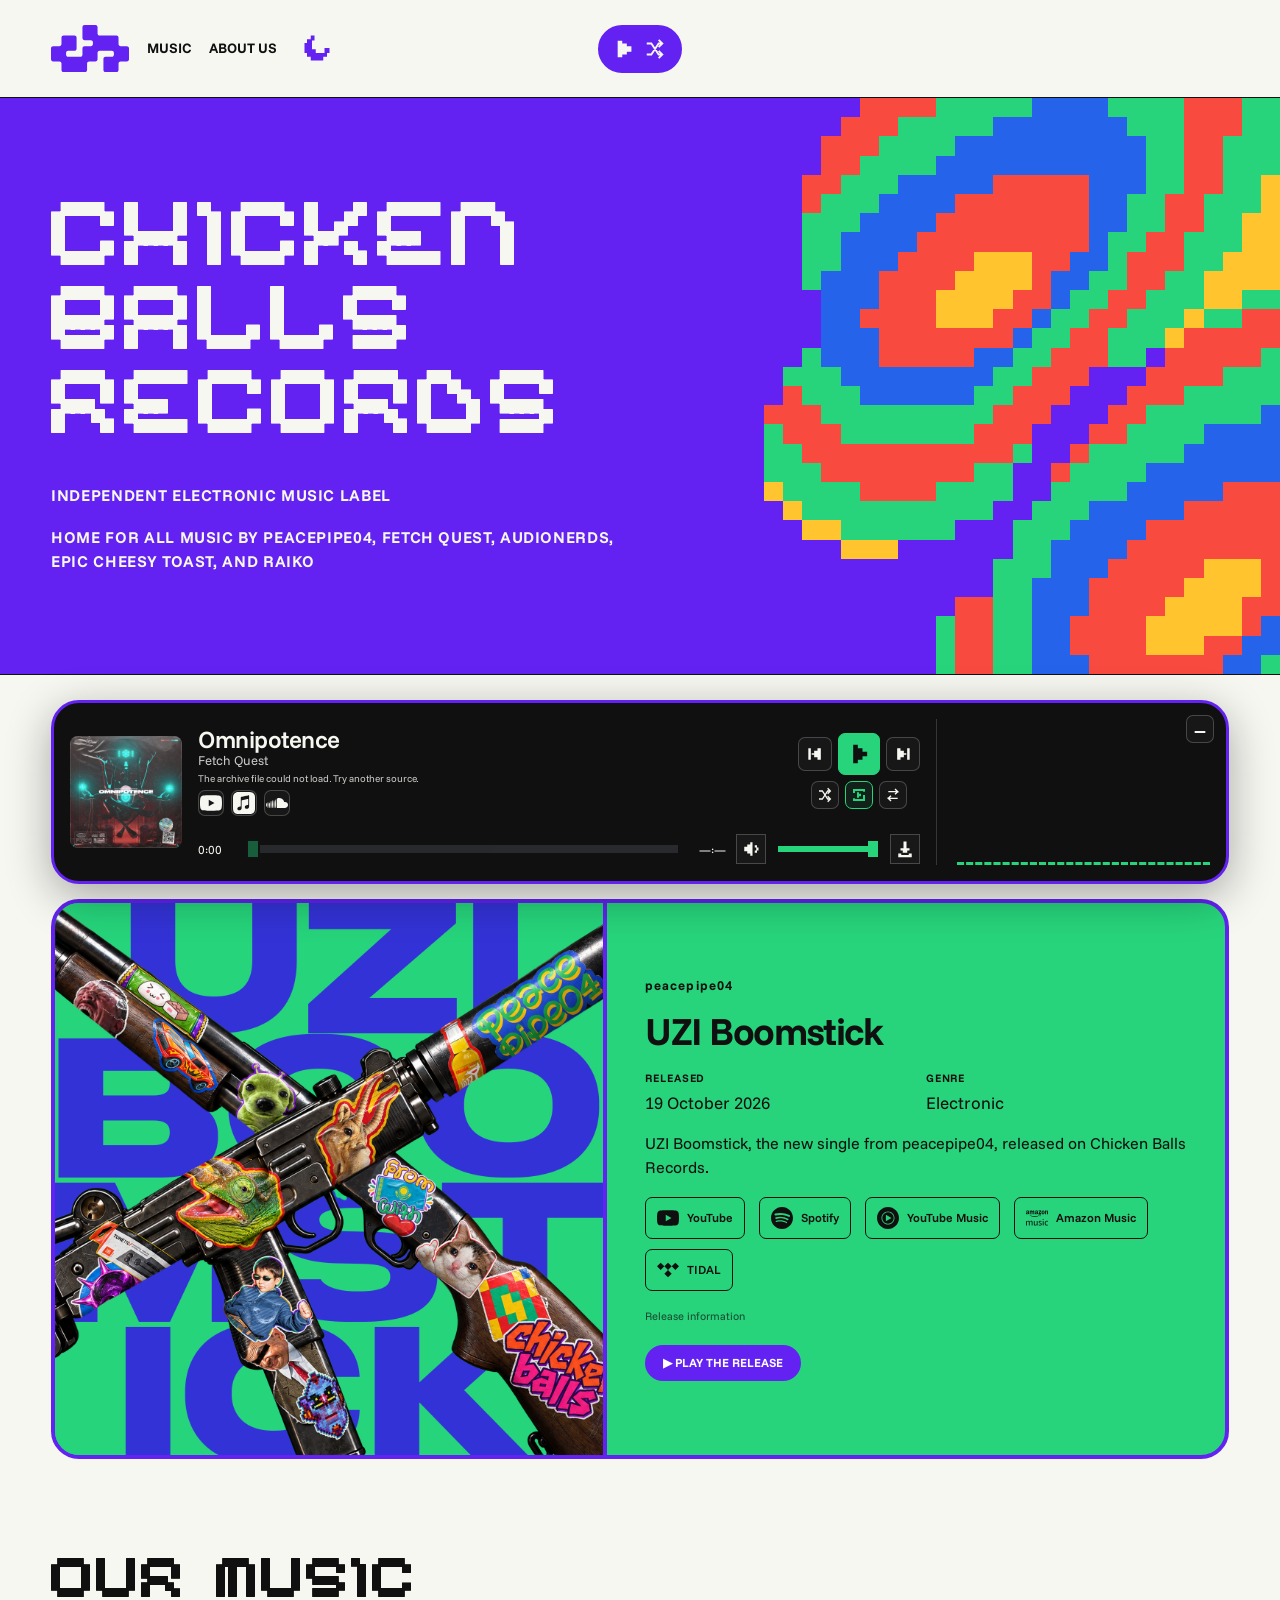
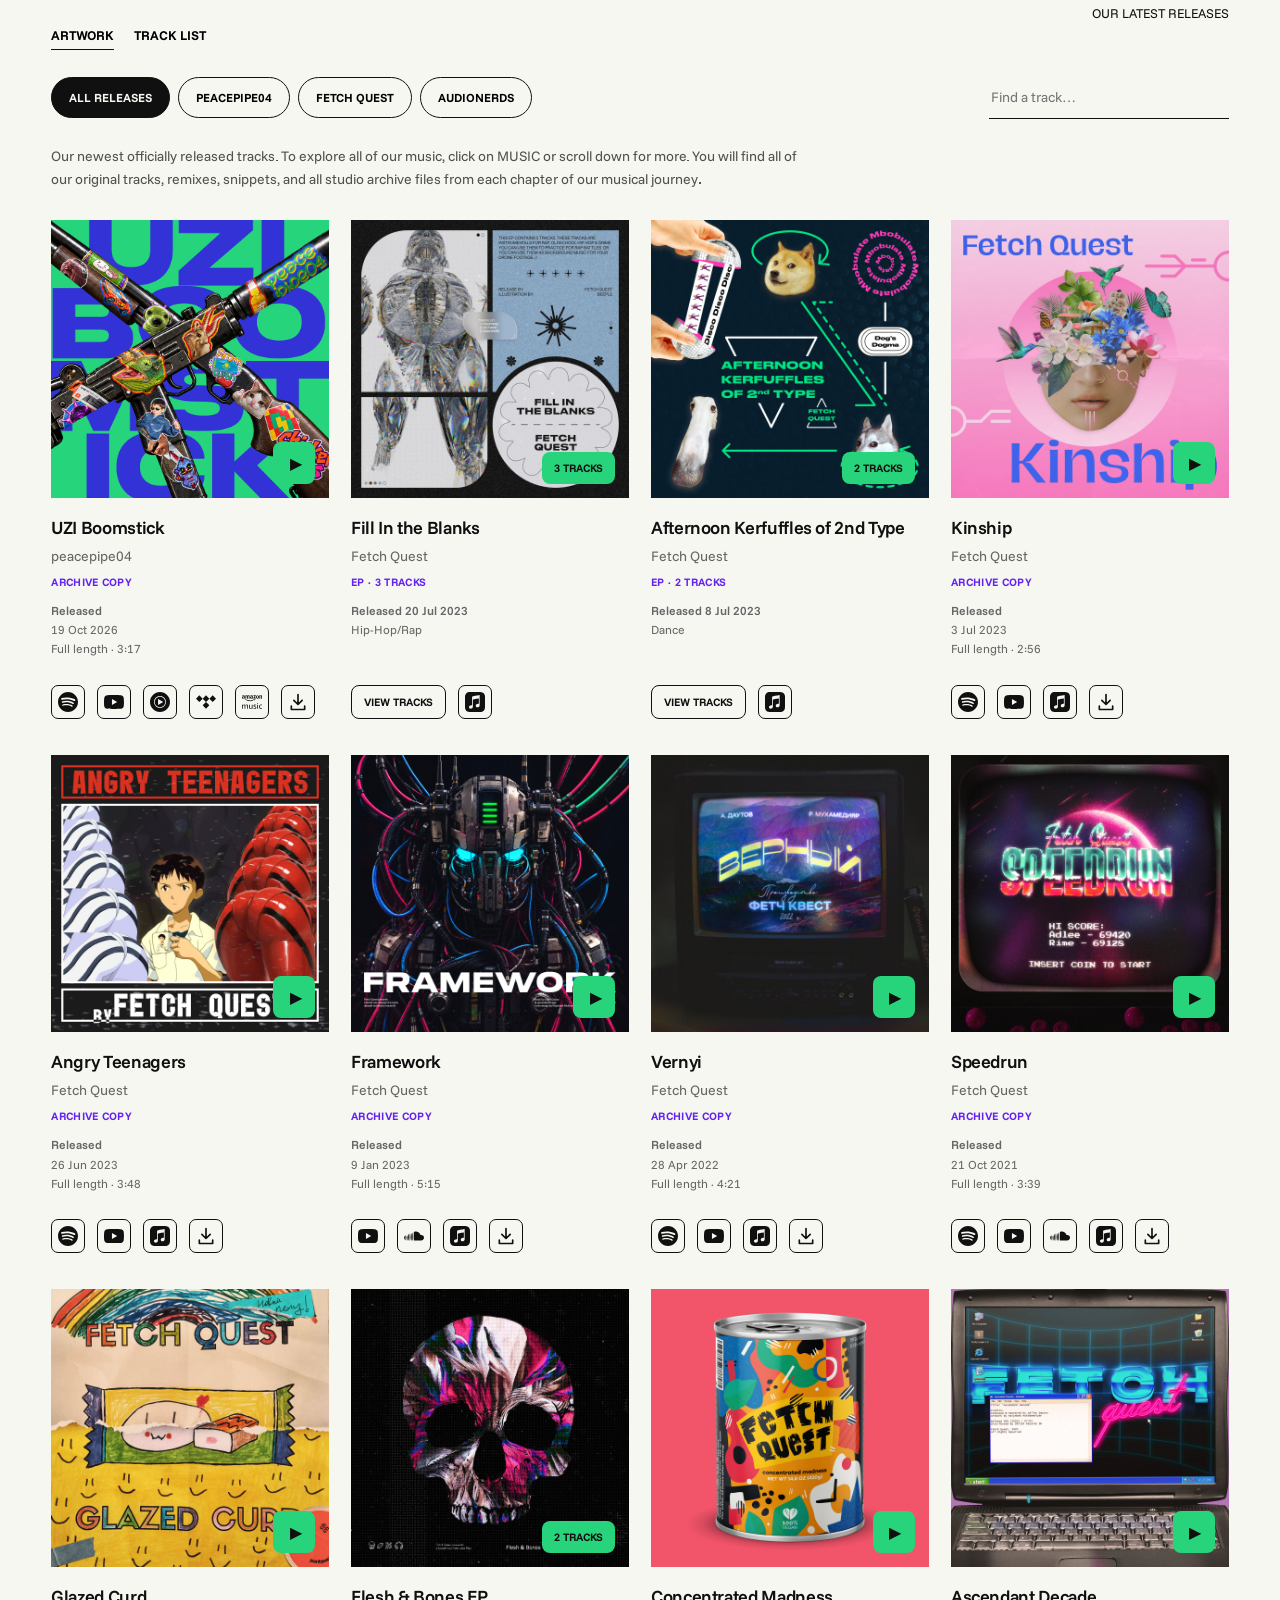
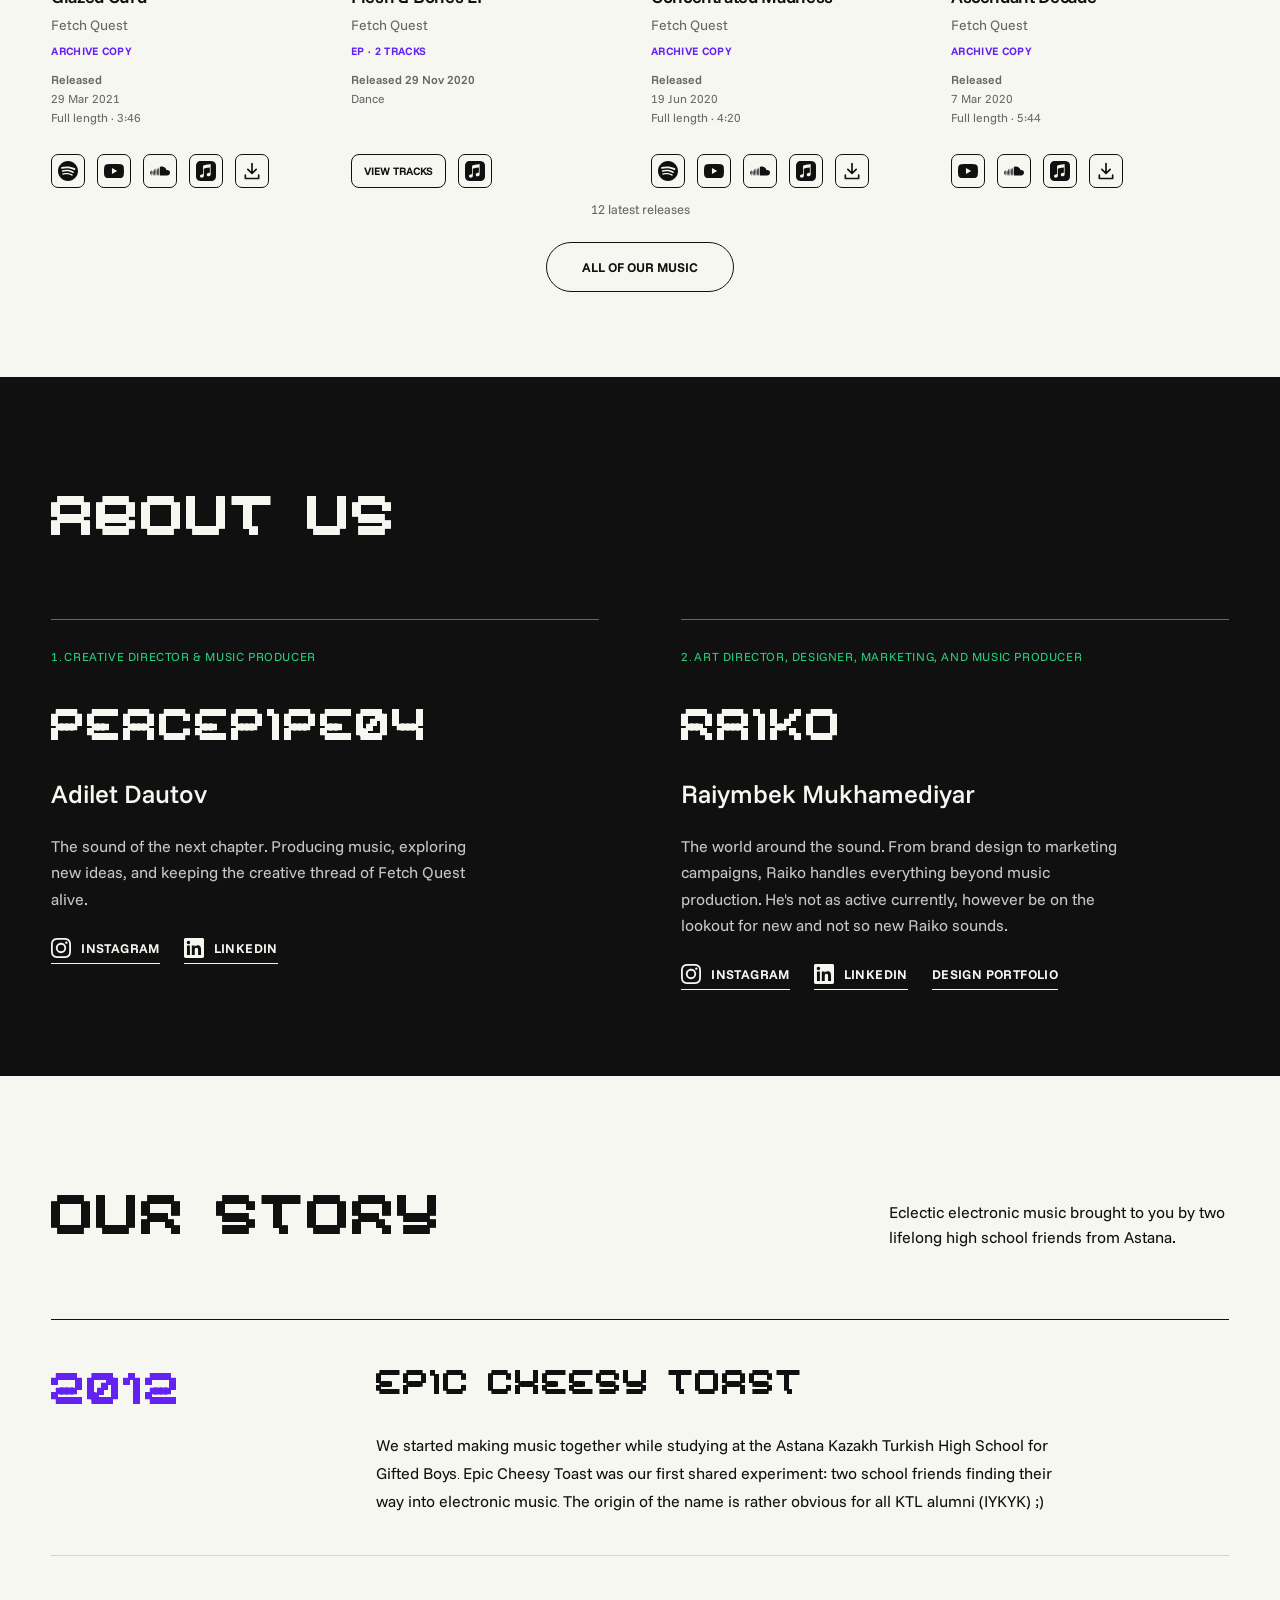
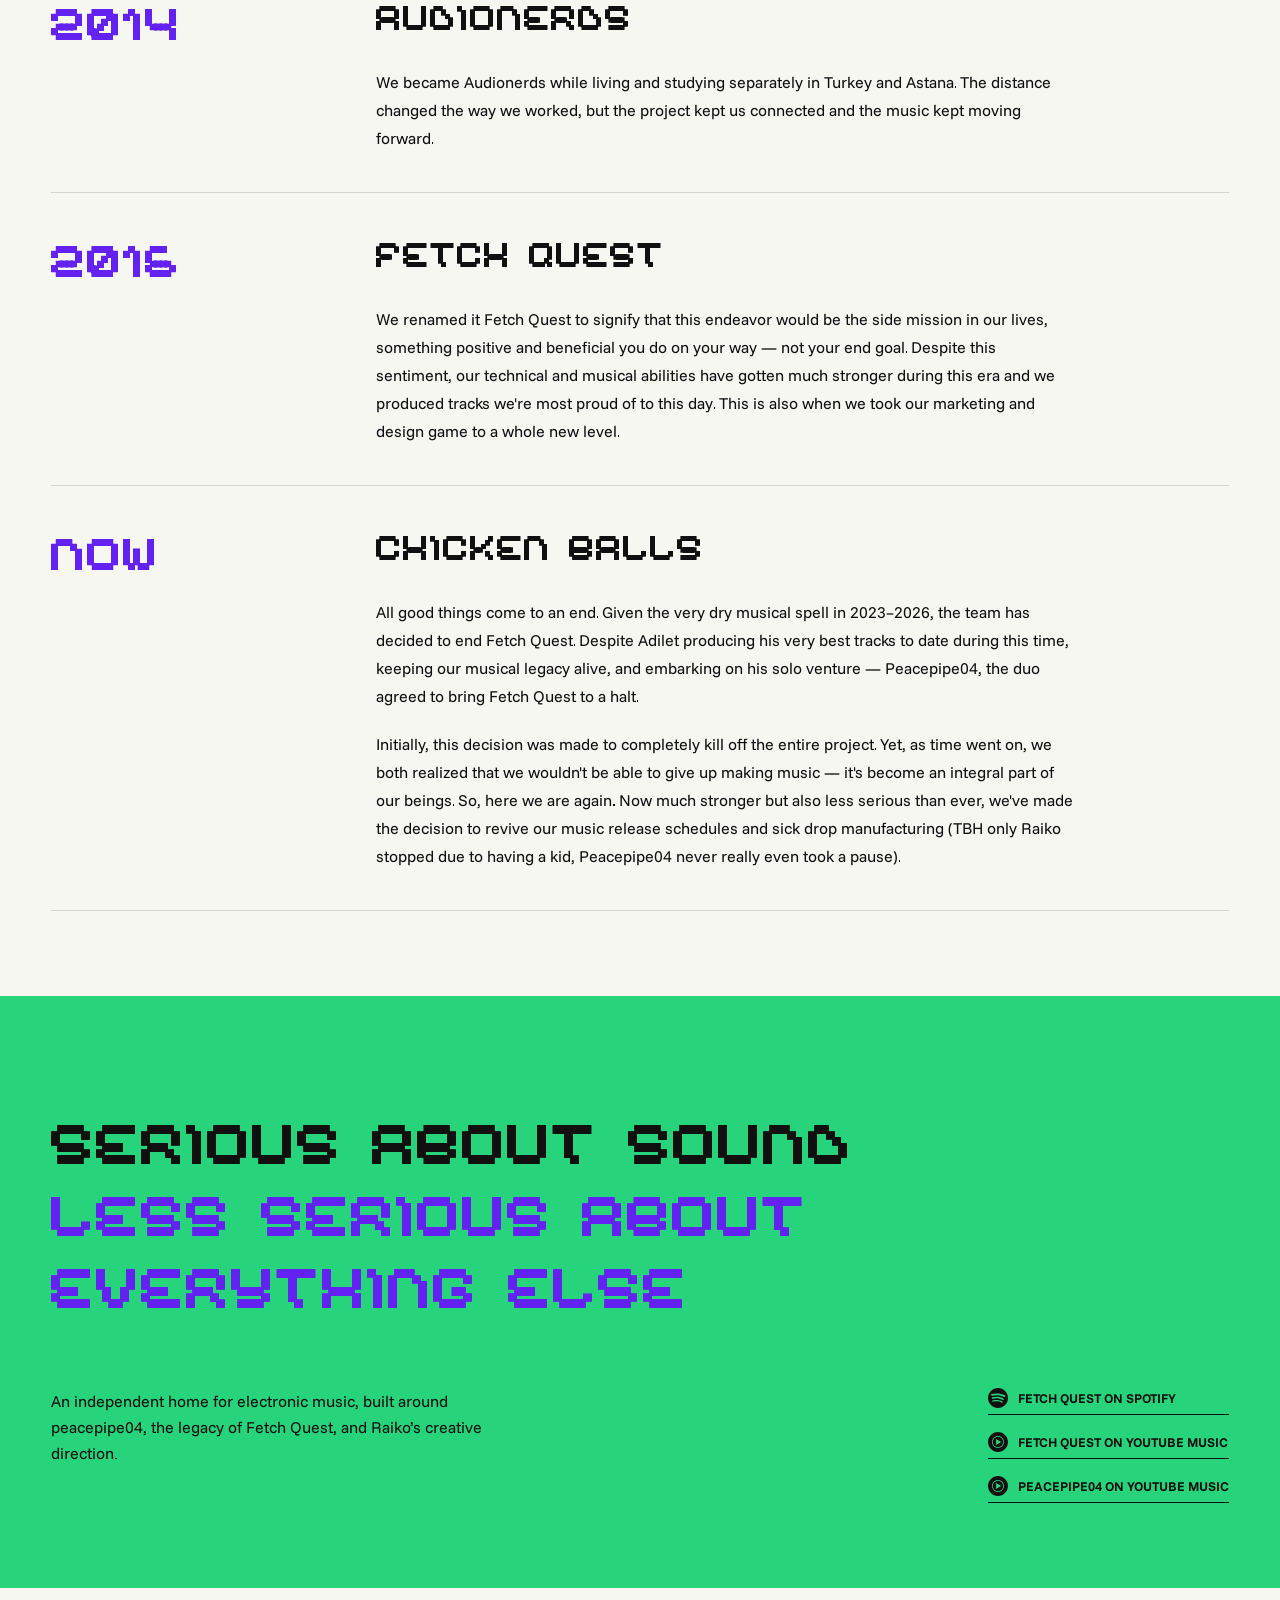
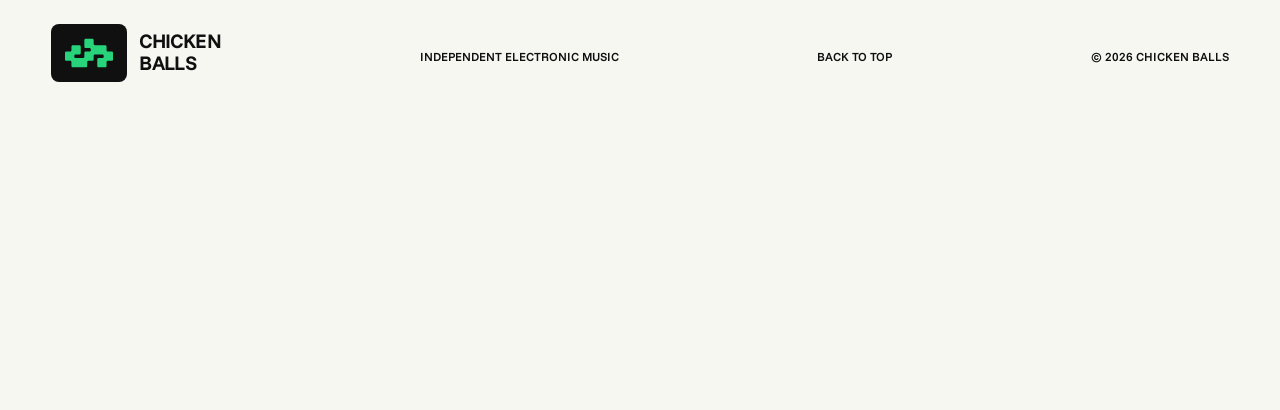
==== index.html @ 70a8ee5c "Keep Epic Cheesy Toast together on the next header line" ====
<!doctype html>
<html lang="en"><head><meta charset="utf-8"><meta name="viewport" content="width=device-width, initial-scale=1"><meta name="referrer" content="strict-origin-when-cross-origin"><meta name="theme-color" content="#6322f2"><meta name="description" content="Chicken Balls — an independent electronic music label. Explore peacepipe04, the Fetch Quest archive, and the creative direction of Raiko."><title>Chicken Balls — Independent electronic music</title><link rel="stylesheet" href="style.css?v=0e05058e1697"><link rel="stylesheet" href="music-updates.css?v=264921c4ed99"><link rel="stylesheet" href="artwork-layout.css?v=a13fa902a957"><link rel="stylesheet" href="zenyt.css?v=a82aa2917c0f"><link rel="stylesheet" href="archive.css?v=46d4344c7d3b"><link rel="stylesheet" href="floating-player.css?v=11b12157ee65"><link rel="stylesheet" href="compact-player.css?v=e9a498d72b85"><link rel="stylesheet" href="site-enhancements.css?v=86eee51b4c34"><link rel="stylesheet" href="release-player.css?v=696f92ced68b"><link rel="stylesheet" href="player-balance.css?v=326f688c9946"><link rel="preload" href="assets/fonts/ChickenBallsFont.ttf?v=d32ab66d446a" as="font" type="font/ttf" crossorigin><link rel="stylesheet" href="player-refinements.css?v=3584739a7eab"><link rel="icon" href="favicon.svg?v=6939a4829fbb"><link rel="stylesheet" href="about-updates.css?v=d195edd1bab8"><link rel="stylesheet" href="streaming-links.css?v=bbf9d5753bc1"><link rel="stylesheet" href="discography.css?v=de3d8017a100"><link rel="stylesheet" href="hero-mosaic.css?v=660a48881dac"><link rel="stylesheet" href="editorial-updates.css?v=1729a34cbf06"></head>
<body data-page="home"><a class="skip" href="#music">Skip to music</a>
<header><a class="wordmark" href="#top" aria-label="Chicken Balls home"><img class="brand-symbol" src="assets/chicken-balls-logo-purple.svg?v=69ef0edc38bc" alt=""></a><nav aria-label="Main navigation"><a href="discography.html">MUSIC</a><a href="#people">ABOUT US</a></nav></header>
<section class="listening-room" aria-label="Music player" id="listening-room"><div class="now-playing"><span class="eyebrow">ON THE DECK</span><div><h3 id="playing-title">generic indie pop song</h3><p id="playing-artist">peacepipe04</p></div><p id="player-status" role="status" aria-live="polite">Press play to listen here.</p><div class="player-actions"><button id="audio-mode" hidden aria-pressed="false">ARCHIVE AUDIO</button><button id="soundcloud-mode" hidden aria-pressed="false">SOUNDCLOUD</button><button id="youtube-mode" class="active" aria-pressed="true">YOUTUBE</button><button id="spotify-mode" hidden aria-pressed="false">SPOTIFY</button><a id="original-track" href="https://music.youtube.com/watch?v=oasfLfWYgTo" target="_blank" rel="noopener">OPEN ORIGINAL</a></div></div><div class="player-screen"><div id="youtube-player"></div></div></section>
<main id="top"><section class="hero" aria-labelledby="hero-title"><h1 id="hero-title"><span class="hero-title-line">Chicken</span> <span class="hero-title-line">Balls</span> <span class="hero-title-line">Records</span></h1><div class="hero-bottom"><p>INDEPENDENT ELECTRONIC MUSIC LABEL</p><p>HOME FOR ALL MUSIC BY PEACEPIPE04, FETCH QUEST, AUDIONERDS,<br><span style="white-space:nowrap">EPIC CHEESY TOAST</span>, AND RAIKO</p></div><div class="hero-graphic" aria-hidden="true"><img src="assets/chicken-balls-logo-outline.svg?v=13847eff648e" alt=""></div></section>
<section class="music" id="music"><div class="section-heading"><div><h2>Our latest release</h2></div></div><div id="latest-release" class="latest-release" aria-label="Latest release"></div>
<div class="archive-heading"><h3>Our music</h3><span id="total-count"></span></div><div class="archive-controls"><div class="filters" role="group" aria-label="Filter artist"><button class="active" data-filter="All" aria-pressed="true">ALL MUSIC</button><button data-filter="peacepipe04" aria-pressed="false">PEACEPIPE04</button><button data-filter="Fetch Quest" aria-pressed="false">FETCH QUEST</button><button data-filter="Audionerds" aria-pressed="false">AUDIONERDS</button><button data-filter="Epic Cheesy Toast" aria-pressed="false">EPIC CHEESY TOAST</button><button data-filter="Raiko" aria-pressed="false">RAIKO</button><button data-filter="Unassigned" aria-pressed="false">STUDIO FILES</button></div><label class="search"><span class="sr-only">Search tracks</span><input id="search" type="search" placeholder="Find a track…"></label></div><p class="archive-note">Our newest officially released tracks. To explore all of our music, click on MUSIC or scroll down for more. You will find all of our original tracks, remixes, snippets, and all studio archive files from each chapter of our musical journey.</p><div class="list-header" aria-hidden="true"><span>TRACK / ARTIST</span><span>COLLECTION</span><span>LISTEN</span></div><div id="tracks"></div><p id="results-status" class="results-status" role="status" aria-live="polite"></p><a id="more" class="load-more" href="discography.html">ALL OF OUR MUSIC</a><noscript><p>Open the full catalogs on <a href="https://open.spotify.com/artist/2AsQITCEKRoMrBVx1sqJtX">Spotify</a> and <a href="https://music.youtube.com/@peacepipe04">YouTube Music</a>.</p></noscript></section>
<section class="people" id="people"><div class="section-heading"><div><h2>About us</h2></div></div><div class="people-grid"><article><span class="role">1. CREATIVE DIRECTOR &amp; MUSIC PRODUCER</span><h3>peacepipe04</h3><p class="person-name">Adilet Dautov</p><p>The sound of the next chapter. Producing music, exploring new ideas, and keeping the creative thread of Fetch Quest alive.</p><div class="person-links"><a class="text-link" href="https://www.instagram.com/peacepipe04" target="_blank" rel="noopener" aria-label="Adilet Dautov on Instagram"><svg aria-hidden="true" viewBox="0 0 24 24" xmlns="http://www.w3.org/2000/svg"><title>Instagram</title><path d="M7.0301.084c-1.2768.0602-2.1487.264-2.911.5634-.7888.3075-1.4575.72-2.1228 1.3877-.6652.6677-1.075 1.3368-1.3802 2.127-.2954.7638-.4956 1.6365-.552 2.914-.0564 1.2775-.0689 1.6882-.0626 4.947.0062 3.2586.0206 3.6671.0825 4.9473.061 1.2765.264 2.1482.5635 2.9107.308.7889.72 1.4573 1.388 2.1228.6679.6655 1.3365 1.0743 2.1285 1.38.7632.295 1.6361.4961 2.9134.552 1.2773.056 1.6884.069 4.9462.0627 3.2578-.0062 3.668-.0207 4.9478-.0814 1.28-.0607 2.147-.2652 2.9098-.5633.7889-.3086 1.4578-.72 2.1228-1.3881.665-.6682 1.0745-1.3378 1.3795-2.1284.2957-.7632.4966-1.636.552-2.9124.056-1.2809.0692-1.6898.063-4.948-.0063-3.2583-.021-3.6668-.0817-4.9465-.0607-1.2797-.264-2.1487-.5633-2.9117-.3084-.7889-.72-1.4568-1.3876-2.1228C21.2982 1.33 20.628.9208 19.8378.6165 19.074.321 18.2017.1197 16.9244.0645 15.6471.0093 15.236-.005 11.977.0014 8.718.0076 8.31.0215 7.0301.0839m.1402 21.6932c-1.17-.0509-1.8053-.2453-2.2287-.408-.5606-.216-.96-.4771-1.3819-.895-.422-.4178-.6811-.8186-.9-1.378-.1644-.4234-.3624-1.058-.4171-2.228-.0595-1.2645-.072-1.6442-.079-4.848-.007-3.2037.0053-3.583.0607-4.848.05-1.169.2456-1.805.408-2.2282.216-.5613.4762-.96.895-1.3816.4188-.4217.8184-.6814 1.3783-.9003.423-.1651 1.0575-.3614 2.227-.4171 1.2655-.06 1.6447-.072 4.848-.079 3.2033-.007 3.5835.005 4.8495.0608 1.169.0508 1.8053.2445 2.228.408.5608.216.96.4754 1.3816.895.4217.4194.6816.8176.9005 1.3787.1653.4217.3617 1.056.4169 2.2263.0602 1.2655.0739 1.645.0796 4.848.0058 3.203-.0055 3.5834-.061 4.848-.051 1.17-.245 1.8055-.408 2.2294-.216.5604-.4763.96-.8954 1.3814-.419.4215-.8181.6811-1.3783.9-.4224.1649-1.0577.3617-2.2262.4174-1.2656.0595-1.6448.072-4.8493.079-3.2045.007-3.5825-.006-4.848-.0608M16.953 5.5864A1.44 1.44 0 1 0 18.39 4.144a1.44 1.44 0 0 0-1.437 1.4424M5.8385 12.012c.0067 3.4032 2.7706 6.1557 6.173 6.1493 3.4026-.0065 6.157-2.7701 6.1506-6.1733-.0065-3.4032-2.771-6.1565-6.174-6.1498-3.403.0067-6.156 2.771-6.1496 6.1738M8 12.0077a4 4 0 1 1 4.008 3.9921A3.9996 3.9996 0 0 1 8 12.0077"/></svg><span>INSTAGRAM</span></a><a class="text-link" href="https://www.linkedin.com/in/adilet-dautov-7aba1ba9/" target="_blank" rel="noopener" aria-label="Adilet Dautov on LinkedIn"><svg aria-hidden="true" viewBox="0 0 24 24" xmlns="http://www.w3.org/2000/svg"><title>LinkedIn</title><path d="M20.447 20.452h-3.554v-5.569c0-1.328-.027-3.037-1.852-3.037-1.853 0-2.136 1.445-2.136 2.939v5.667H9.351V9h3.414v1.561h.046c.477-.9 1.637-1.85 3.37-1.85 3.601 0 4.267 2.37 4.267 5.455v6.286zM5.337 7.433c-1.144 0-2.063-.926-2.063-2.065 0-1.138.92-2.063 2.063-2.063 1.14 0 2.064.925 2.064 2.063 0 1.139-.925 2.065-2.064 2.065zm1.782 13.019H3.555V9h3.564v11.452zM22.225 0H1.771C.792 0 0 .774 0 1.729v20.542C0 23.227.792 24 1.771 24h20.451C23.2 24 24 23.227 24 22.271V1.729C24 .774 23.2 0 22.222 0h.003z"/></svg><span>LINKEDIN</span></a></div></article><article><span class="role">2. ART DIRECTOR, DESIGNER, MARKETING, AND MUSIC PRODUCER</span><h3>Raiko</h3><p class="person-name">Raiymbek Mukhamediyar</p><p>The world around the sound. From brand design to marketing campaigns, Raiko handles everything beyond music production. He's not as active currently, however be on the lookout for new and not so new Raiko sounds.</p><div class="person-links"><a class="text-link" href="https://www.instagram.com/raiym.m" target="_blank" rel="noopener" aria-label="Raiymbek Mukhamediyar on Instagram"><svg aria-hidden="true" viewBox="0 0 24 24" xmlns="http://www.w3.org/2000/svg"><title>Instagram</title><path d="M7.0301.084c-1.2768.0602-2.1487.264-2.911.5634-.7888.3075-1.4575.72-2.1228 1.3877-.6652.6677-1.075 1.3368-1.3802 2.127-.2954.7638-.4956 1.6365-.552 2.914-.0564 1.2775-.0689 1.6882-.0626 4.947.0062 3.2586.0206 3.6671.0825 4.9473.061 1.2765.264 2.1482.5635 2.9107.308.7889.72 1.4573 1.388 2.1228.6679.6655 1.3365 1.0743 2.1285 1.38.7632.295 1.6361.4961 2.9134.552 1.2773.056 1.6884.069 4.9462.0627 3.2578-.0062 3.668-.0207 4.9478-.0814 1.28-.0607 2.147-.2652 2.9098-.5633.7889-.3086 1.4578-.72 2.1228-1.3881.665-.6682 1.0745-1.3378 1.3795-2.1284.2957-.7632.4966-1.636.552-2.9124.056-1.2809.0692-1.6898.063-4.948-.0063-3.2583-.021-3.6668-.0817-4.9465-.0607-1.2797-.264-2.1487-.5633-2.9117-.3084-.7889-.72-1.4568-1.3876-2.1228C21.2982 1.33 20.628.9208 19.8378.6165 19.074.321 18.2017.1197 16.9244.0645 15.6471.0093 15.236-.005 11.977.0014 8.718.0076 8.31.0215 7.0301.0839m.1402 21.6932c-1.17-.0509-1.8053-.2453-2.2287-.408-.5606-.216-.96-.4771-1.3819-.895-.422-.4178-.6811-.8186-.9-1.378-.1644-.4234-.3624-1.058-.4171-2.228-.0595-1.2645-.072-1.6442-.079-4.848-.007-3.2037.0053-3.583.0607-4.848.05-1.169.2456-1.805.408-2.2282.216-.5613.4762-.96.895-1.3816.4188-.4217.8184-.6814 1.3783-.9003.423-.1651 1.0575-.3614 2.227-.4171 1.2655-.06 1.6447-.072 4.848-.079 3.2033-.007 3.5835.005 4.8495.0608 1.169.0508 1.8053.2445 2.228.408.5608.216.96.4754 1.3816.895.4217.4194.6816.8176.9005 1.3787.1653.4217.3617 1.056.4169 2.2263.0602 1.2655.0739 1.645.0796 4.848.0058 3.203-.0055 3.5834-.061 4.848-.051 1.17-.245 1.8055-.408 2.2294-.216.5604-.4763.96-.8954 1.3814-.419.4215-.8181.6811-1.3783.9-.4224.1649-1.0577.3617-2.2262.4174-1.2656.0595-1.6448.072-4.8493.079-3.2045.007-3.5825-.006-4.848-.0608M16.953 5.5864A1.44 1.44 0 1 0 18.39 4.144a1.44 1.44 0 0 0-1.437 1.4424M5.8385 12.012c.0067 3.4032 2.7706 6.1557 6.173 6.1493 3.4026-.0065 6.157-2.7701 6.1506-6.1733-.0065-3.4032-2.771-6.1565-6.174-6.1498-3.403.0067-6.156 2.771-6.1496 6.1738M8 12.0077a4 4 0 1 1 4.008 3.9921A3.9996 3.9996 0 0 1 8 12.0077"/></svg><span>INSTAGRAM</span></a><a class="text-link" href="https://www.linkedin.com/in/raiymbek-mukhamediyar-2b030a120" target="_blank" rel="noopener" aria-label="Raiymbek Mukhamediyar on LinkedIn"><svg aria-hidden="true" viewBox="0 0 24 24" xmlns="http://www.w3.org/2000/svg"><title>LinkedIn</title><path d="M20.447 20.452h-3.554v-5.569c0-1.328-.027-3.037-1.852-3.037-1.853 0-2.136 1.445-2.136 2.939v5.667H9.351V9h3.414v1.561h.046c.477-.9 1.637-1.85 3.37-1.85 3.601 0 4.267 2.37 4.267 5.455v6.286zM5.337 7.433c-1.144 0-2.063-.926-2.063-2.065 0-1.138.92-2.063 2.063-2.063 1.14 0 2.064.925 2.064 2.063 0 1.139-.925 2.065-2.064 2.065zm1.782 13.019H3.555V9h3.564v11.452zM22.225 0H1.771C.792 0 0 .774 0 1.729v20.542C0 23.227.792 24 1.771 24h20.451C23.2 24 24 23.227 24 22.271V1.729C24 .774 23.2 0 22.222 0h.003z"/></svg><span>LINKEDIN</span></a><a class="text-link" href="https://raiymbek.framer.website/" target="_blank" rel="noopener" aria-label="Raiymbek Mukhamediyar design portfolio">DESIGN PORTFOLIO</a></div></article></div></section>
<section class="history" id="history" aria-labelledby="history-title"><div class="section-heading"><div><h2 id="history-title">Our story</h2></div><p>Eclectic electronic music brought to you by two lifelong high school friends from Astana.</p></div><div class="history-timeline"><article><span class="history-year">2012</span><div><h3>Epic Cheesy Toast</h3><p>We started making music together while studying at the Astana Kazakh Turkish High School for Gifted Boys. Epic Cheesy Toast was our first shared experiment: two school friends finding their way into electronic music. The origin of the name is rather obvious for all KTL alumni (IYKYK) ;)</p></div></article><article><span class="history-year">2014</span><div><h3>Audionerds</h3><p>We became Audionerds while living and studying separately in Turkey and Astana. The distance changed the way we worked, but the project kept us connected and the music kept moving forward.</p></div></article><article><span class="history-year">2016</span><div><h3>Fetch Quest</h3><p>We renamed it Fetch Quest to signify that this endeavor would be the side mission in our lives, something positive and beneficial you do on your way — not your end goal. Despite this sentiment, our technical and musical abilities have gotten much stronger during this era and we produced tracks we're most proud of to this day. This is also when we took our marketing and design game to a whole new level.</p></div></article><article><span class="history-year">NOW</span><div><h3>Chicken Balls</h3><p>All good things come to an end. Given the very dry musical spell in 2023–2026, the team has decided to end Fetch Quest. Despite Adilet producing his very best tracks to date during this time, keeping our musical legacy alive, and embarking on his solo venture — Peacepipe04, the duo agreed to bring Fetch Quest to a halt.</p><p>Initially, this decision was made to completely kill off the entire project. Yet, as time went on, we both realized that we wouldn't be able to give up making music — it's become an integral part of our beings. So, here we are again. Now much stronger but also less serious than ever, we've made the decision to revive our music release schedules and sick drop manufacturing (TBH only Raiko stopped due to having a kid, Peacepipe04 never really even took a pause).</p></div></article></div></section><section class="label" id="label"><h2>Serious about sound<br><span>Less serious about<br>everything else</span></h2><div class="label-bottom"><p>An independent home for electronic music, built around peacepipe04, the legacy of Fetch Quest, and Raiko’s creative direction.</p><div class="platforms"><a href="https://open.spotify.com/artist/2AsQITCEKRoMrBVx1sqJtX" target="_blank" rel="noopener"><svg aria-hidden="true" viewBox="0 0 24 24" xmlns="http://www.w3.org/2000/svg"><title>Spotify</title><path d="M12 0C5.4 0 0 5.4 0 12s5.4 12 12 12 12-5.4 12-12S18.66 0 12 0zm5.521 17.34c-.24.359-.66.48-1.021.24-2.82-1.74-6.36-2.101-10.561-1.141-.418.122-.779-.179-.899-.539-.12-.421.18-.78.54-.9 4.56-1.021 8.52-.6 11.64 1.32.42.18.479.659.301 1.02zm1.44-3.3c-.301.42-.841.6-1.262.3-3.239-1.98-8.159-2.58-11.939-1.38-.479.12-1.02-.12-1.14-.6-.12-.48.12-1.021.6-1.141C9.6 9.9 15 10.561 18.72 12.84c.361.181.54.78.241 1.2zm.12-3.36C15.24 8.4 8.82 8.16 5.16 9.301c-.6.179-1.2-.181-1.38-.721-.18-.601.18-1.2.72-1.381 4.26-1.26 11.28-1.02 15.721 1.621.539.3.719 1.02.419 1.56-.299.421-1.02.599-1.559.3z"/></svg><span>FETCH QUEST ON SPOTIFY</span></a><a href="https://music.youtube.com/channel/UCbsrG1acdU33Q5pCnoHk4Yw" target="_blank" rel="noopener"><svg aria-hidden="true" viewBox="0 0 24 24" xmlns="http://www.w3.org/2000/svg"><title>YouTube Music</title><path d="M12 0C5.376 0 0 5.376 0 12s5.376 12 12 12 12-5.376 12-12S18.624 0 12 0zm0 19.104c-3.924 0-7.104-3.18-7.104-7.104S8.076 4.896 12 4.896s7.104 3.18 7.104 7.104-3.18 7.104-7.104 7.104zm0-13.332c-3.432 0-6.228 2.796-6.228 6.228S8.568 18.228 12 18.228s6.228-2.796 6.228-6.228S15.432 5.772 12 5.772zM9.684 15.54V8.46L15.816 12l-6.132 3.54z"/></svg><span>FETCH QUEST ON YOUTUBE MUSIC</span></a><a href="https://music.youtube.com/@peacepipe04" target="_blank" rel="noopener"><svg aria-hidden="true" viewBox="0 0 24 24" xmlns="http://www.w3.org/2000/svg"><title>YouTube Music</title><path d="M12 0C5.376 0 0 5.376 0 12s5.376 12 12 12 12-5.376 12-12S18.624 0 12 0zm0 19.104c-3.924 0-7.104-3.18-7.104-7.104S8.076 4.896 12 4.896s7.104 3.18 7.104 7.104-3.18 7.104-7.104 7.104zm0-13.332c-3.432 0-6.228 2.796-6.228 6.228S8.568 18.228 12 18.228s6.228-2.796 6.228-6.228S15.432 5.772 12 5.772zM9.684 15.54V8.46L15.816 12l-6.132 3.54z"/></svg><span>PEACEPIPE04 ON YOUTUBE MUSIC</span></a></div></div></section></main>
<footer><a class="wordmark" href="#top"><img class="brand-symbol" src="assets/chicken-balls-logo.svg?v=6939a4829fbb" alt=""><span class="brand-name">CHICKEN<br>BALLS</span></a><span>INDEPENDENT ELECTRONIC MUSIC</span><a href="#top">BACK TO TOP</a><span>© <span id="year">2026</span> CHICKEN BALLS</span></footer><script src="catalog.js?v=e4ac65f9c46b"></script><script src="artwork.js?v=73d5e56d52cf"></script><script src="catalog-tools.js?v=3ba21516ba80"></script><script src="platform-icons.js?v=7972b5b67f4c"></script><script src="release-groups.js?v=684c57c96e1e"></script><script src="app.js?v=90c67927ff67"></script><script src="player.js?v=525d32bf2590"></script><script src="floating-player.js?v=1da1b9b3c360"></script><script src="site-enhancements.js?v=4034faf7898a"></script><script src="latest-release.js?v=5b8973f147f7"></script><script src="release-player.js?v=3616f842eef4"></script><script src="player-scrubber.js?v=312efe061540"></script><script src="streaming-links.js?v=ffabb229e06c"></script><script src="navigation.js?v=997185ebb4bf"></script><script src="hero-mosaic.js?v=affc91d423dd"></script></body></html>
---- style.css ----
@font-face{font-family:'Funnel Sans';src:url('assets/fonts/FunnelSans-variable.woff2?v=75d3c7a2af4c') format('woff2');font-weight:300 800;font-style:normal;font-display:swap}
@font-face{font-family:'Funnel Sans';src:url('assets/fonts/FunnelSans-Italic-variable.woff2?v=f0435e0e160f') format('woff2');font-weight:300 800;font-style:italic;font-display:swap}
@font-face{font-family:'Funnel Display';src:url('assets/fonts/FunnelDisplay-variable.woff2?v=fdb7d8991703') format('woff2');font-weight:300 800;font-style:normal;font-display:swap}
:root{--purple:#6322f2;--green:#27d47b;--black:#101010;--white:#f7f7f2;--line:#d5d5cf}*{box-sizing:border-box}html{scroll-behavior:smooth;scroll-padding-top:95px}body{margin:0;background:var(--white);color:var(--black);font-family:'Funnel Sans',Arial,sans-serif;font-size:16px}a{color:inherit;text-decoration:none}button,input{font:inherit}button,a,input{ -webkit-tap-highlight-color:transparent}button{cursor:pointer}a:focus-visible,button:focus-visible,input:focus-visible{outline:3px solid var(--purple);outline-offset:5px}.skip{position:absolute;top:-100px;background:var(--green);padding:16px;z-index:99}.skip:focus{top:10px}.sr-only{position:absolute;width:1px;height:1px;padding:0;overflow:hidden;clip:rect(0,0,0,0)}header{height:98px;display:flex;align-items:center;justify-content:space-between;padding:0 4%;border-bottom:1px solid var(--black);background:var(--white)}.wordmark{font-family:'Barlow Condensed',Impact,sans-serif;font-weight:900;font-size:25px;line-height:.83;letter-spacing:-.6px;position:relative}.wordmark span{font:12px Arial;position:absolute;top:0;right:-15px}nav{display:flex;gap:38px;font-size:14px;font-weight:700}nav a:hover,footer a:hover{text-decoration:underline;text-underline-offset:5px}.header-listen{font-size:14px;font-weight:700;border:1px solid;border-radius:50%;padding:17px 25px}.header-listen:hover{background:var(--green)}.hero{padding:28px 4% 36px;background:var(--purple);position:relative;overflow:hidden}.hero-top,.hero-bottom{display:flex;justify-content:space-between;align-items:center}.hero-top{font-size:13px;font-weight:700;letter-spacing:.04em}.hero h1{font-family:'Barlow Condensed',Impact,'Arial Narrow',sans-serif;font-weight:900;font-size:clamp(100px,22.5vw,360px);letter-spacing:-.025em;line-height:.77;margin:57px 0 45px;position:relative;z-index:1}.hero h1 span{color:var(--green)}.hero h1 i{font-style:normal;font-family:Arial;font-size:clamp(25px,5vw,80px);position:absolute;top:0;right:3%}.hero-bottom p{margin:0;font-size:17px;line-height:1.45;font-weight:500}.pill{border:1px solid var(--black);border-radius:100px;padding:19px 30px;font-size:14px;font-weight:700;background:var(--green);transition:transform .2s,background .2s}.pill:hover{transform:translateY(-3px);background:var(--white)}.catalog-mark{font-size:12px;line-height:1.55;text-align:right;letter-spacing:.06em;font-weight:700}.hero-line{position:absolute;width:60%;height:180px;right:-12%;bottom:65px;border:1px solid rgba(16,16,16,.22);border-radius:50%;transform:rotate(-25deg);pointer-events:none}.intro{display:grid;grid-template-columns:1fr 1fr;gap:10%;padding:90px 4%;align-items:center}.eyebrow{font-size:13px;font-weight:700;letter-spacing:.08em}.intro h2,.section-heading h2{font-family:'Barlow Condensed',Impact,sans-serif;font-size:clamp(52px,6.3vw,100px);line-height:.95;letter-spacing:-.02em;margin:25px 0 30px}.intro p{max-width:410px;line-height:1.65;margin-bottom:35px}.text-link{font-size:13px;font-weight:700;display:inline-block;border-bottom:1px solid;padding-bottom:5px;letter-spacing:.03em}.text-link:hover{color:var(--purple)}.label-art{margin:0}.label-art img{display:block;width:100%;height:auto;aspect-ratio:1;object-fit:cover}.label-art figcaption{display:flex;justify-content:space-between;gap:12px;font-size:12px;font-weight:500;margin-top:12px}.music{padding:85px 4%;border-top:1px solid var(--black)}.section-heading{display:flex;justify-content:space-between;align-items:flex-end;margin-bottom:42px}.section-heading h2{margin-bottom:0}.section-heading p{line-height:1.6;margin:0 0 8px}.featured{display:grid;grid-template-columns:repeat(3,1fr);gap:24px}.featured>a:hover .cover{transform:translateY(-5px)}.cover{height:auto;aspect-ratio:1;display:flex;flex-direction:column;justify-content:space-between;padding:25px;transition:transform .25s;overflow:hidden}.cover>span{font-family:'Barlow Condensed',Impact,sans-serif;font-size:clamp(36px,5vw,78px);line-height:.9;font-weight:800;letter-spacing:-.015em}.cover small{font-size:12px;font-weight:700;letter-spacing:.05em}.cover-one{background:var(--green)}.cover-two{background:var(--black);color:var(--white)}.cover-two>span{color:var(--green)}.cover-three{background:var(--purple);color:var(--white)}.feature-meta{display:block;font-size:12px;margin-top:18px;letter-spacing:.03em}.featured h3{font-size:22px;letter-spacing:-.03em;margin:9px 0 20px}.archive-heading{display:flex;justify-content:space-between;align-items:center;margin-top:85px}.archive-heading h3{font-size:30px;letter-spacing:-.05em}.archive-heading>span{font-size:13px}.archive-controls{display:flex;justify-content:space-between;gap:20px;align-items:center}.filters{display:flex;gap:8px;flex-wrap:wrap}.filters button{border:1px solid var(--black);border-radius:100px;background:transparent;padding:12px 17px;font-size:12px;font-weight:700}.filters button.active,.filters button:hover{color:var(--white);background:var(--black)}.search input{width:240px;border:none;border-bottom:1px solid var(--black);padding:12px 2px;background:transparent;border-radius:0;font-size:14px}.archive-note{font-size:14px;color:#52524d;line-height:1.6;max-width:750px;margin:26px 0}.list-header,.track{display:grid;grid-template-columns:minmax(0,1.8fr) minmax(0,.6fr) minmax(0,1fr);gap:25px;align-items:center}.list-header{font-size:12px;letter-spacing:.06em;border-bottom:1px solid var(--black);padding:16px 0}.list-header>span:last-child{text-align:right}.track{border-bottom:1px solid var(--line);padding:21px 0}.track-name{display:flex;align-items:center;gap:20px}.track-number{color:#77776e;font-size:12px;min-width:23px}.track h4{margin:0 0 6px;font-size:18px;font-weight:600;line-height:1.35;overflow-wrap:anywhere}.track p{font-size:13px;margin:0;color:#66665e}.track-type{font-size:12px;color:#66665e}.track-links{display:flex;gap:16px;justify-content:flex-end;align-items:center}.track-links a{font-size:12px;font-weight:700;border-bottom:1px solid;padding-bottom:4px;text-align:center}.track-links a:hover{color:var(--purple)}.duration{font-size:12px;color:#66665e}.load-more{display:block;border:1px solid var(--black);border-radius:100px;background:transparent;padding:16px 35px;font-size:13px;font-weight:700;margin:25px auto 0}.load-more:hover{background:var(--green)}.results-status{font-size:13px;color:#66665e;text-align:center}.people{background:var(--black);color:var(--white);padding:85px 4%}.people-stamp{font-size:13px;line-height:1.5;color:var(--green);text-align:right}.people-grid{display:grid;grid-template-columns:1fr 1fr;gap:7%;margin-top:60px}.people-grid article{border-top:1px solid #666;padding-top:25px}.role{font-size:12px;color:var(--green);letter-spacing:.05em}.people-grid h3{font-family:'Barlow Condensed',Impact,sans-serif;font-size:clamp(48px,6.5vw,90px);line-height:1;margin:34px 0 25px;letter-spacing:-.02em}.people-grid p{max-width:440px;line-height:1.65;color:#c7c7c4}.people-grid .text-link{margin-top:20px}.people-grid .text-link:hover{color:var(--green)}.role-bottom{display:block;font-size:12px;line-height:1.5;margin-top:30px;color:#c7c7c4}.fetch-story{display:grid;grid-template-columns:1fr 1.5fr 1fr;gap:40px;align-items:center;border-top:1px solid #666;margin-top:70px;padding-top:35px}.fetch-story p{margin:0;font-size:17px;line-height:1.6}.fetch-story a{justify-self:end}.label{background:var(--green);padding:85px 4%}.label h2{font-family:'Barlow Condensed',Impact,sans-serif;font-size:clamp(45px,7.5vw,110px);font-weight:800;line-height:.95;letter-spacing:-.02em;margin:35px 0 55px}.label h2 span{color:var(--purple)}.label-bottom{display:flex;justify-content:space-between;gap:40px}.label-bottom p{max-width:440px;line-height:1.65;margin:0}.platforms{display:flex;flex-direction:column;gap:17px}.platforms a{font-size:13px;font-weight:700;border-bottom:1px solid;padding-bottom:6px}.platforms a:hover{color:var(--purple)}footer{display:flex;align-items:center;justify-content:space-between;gap:25px;padding:40px 4%;font-size:12px;font-weight:600}button[hidden]{display:none}
@media(min-width:1600px){.hero h1{font-size:350px}.hero,.intro,.music,.people,.label,header,footer{padding-left:max(4%,calc((100vw - 1500px)/2));padding-right:max(4%,calc((100vw - 1500px)/2))}}
@media(max-width:800px){header{height:85px}nav{gap:18px;font-size:12px}.header-listen{padding:12px 15px;font-size:12px}.hero h1{margin:50px 0 40px;font-size:26vw}.hero-top{font-size:12px}.hero-top span:last-child{display:none}.hero-bottom{gap:25px;align-items:flex-start}.catalog-mark{display:none}.hero-bottom p{font-size:15px}.pill{font-size:12px;padding:17px 20px}.intro{gap:35px;padding-top:60px;padding-bottom:60px}.intro h2{font-size:55px}.intro p{font-size:15px}.label-art figcaption{font-size:12px;flex-direction:column}.section-heading p{font-size:14px}.cover{padding:18px}.cover>span{font-size:6vw}.cover small{font-size:12px}.featured h3{font-size:18px}.feature-meta{font-size:12px}.archive-controls{flex-direction:column;align-items:stretch}.search input{width:100%}.track-links{gap:10px}.track-links a{font-size:12px}.duration{display:none}.track{gap:15px}.track h4{font-size:16px}.track-number{display:none}.fetch-story{grid-template-columns:1fr 2fr}.fetch-story a{grid-column:2;justify-self:start}.label-bottom{gap:30px}footer{flex-wrap:wrap}footer>span:first-of-type{display:none}}
@media(max-width:560px){header{padding:0 5%;height:80px}.wordmark{font-size:22px}nav{gap:14px}nav a:last-child{display:none}.hero{padding:24px 5% 32px}.hero h1{font-size:27vw;margin-top:42px}.hero-bottom{flex-direction:column;gap:22px}.hero h1 i{right:0}.intro{grid-template-columns:1fr;padding:55px 5%;gap:40px}.intro h2{font-size:64px}.intro p{font-size:16px}.label-art figcaption{flex-direction:row;flex-wrap:wrap}.music,.people,.label{padding:55px 5%}.section-heading{align-items:flex-start;gap:25px;flex-direction:column}.section-heading h2{font-size:64px}.featured{grid-template-columns:1fr;gap:38px}.cover{padding:26px;aspect-ratio:1.15}.cover>span{font-size:70px}.featured h3{font-size:22px}.archive-heading{margin-top:45px;gap:15px}.archive-heading h3{font-size:25px}.filters button{padding:11px 13px}.list-header{grid-template-columns:1fr auto}.list-header>span:nth-child(2){display:none}.track{grid-template-columns:minmax(0,1fr) auto;gap:13px}.track-type{display:none}.track-links{flex-direction:column;align-items:flex-end}.track h4{font-size:16px}.people-grid{grid-template-columns:1fr;gap:45px;margin-top:35px}.people-grid h3{font-size:64px}.people-stamp{text-align:left}.fetch-story{grid-template-columns:1fr;gap:22px;margin-top:45px}.fetch-story a{grid-column:1}.label h2{font-size:53px}.label-bottom{flex-direction:column}.platforms{align-items:flex-start}footer{padding:30px 5%;font-size:12px}.hero-line{display:none}}
@media(prefers-reduced-motion:reduce){html{scroll-behavior:auto}*{transition:none!important}}
---- music-updates.css ----
.wordmark{display:flex;align-items:center;gap:12px}.wordmark .brand-name{font:inherit;position:static}.brand-symbol{width:62px;height:44px}.hero h1 .hero-logo{position:absolute;width:clamp(90px,22vw,330px);height:auto;right:5%;bottom:0;transform:rotate(-22deg)}.header-listen{background:transparent}.hero-logo{display:block}.featured-art{display:block;width:100%;padding:0;border:0;background:#101010;position:relative;overflow:hidden;aspect-ratio:1}.featured-art img{width:100%;height:100%;object-fit:contain;display:block;transition:transform .3s}.featured-art:hover img{transform:scale(1.035)}.art-badge{position:absolute;bottom:18px;right:18px;background:var(--green);color:var(--black);border-radius:100px;font-size:13px;font-weight:700;padding:12px 18px}.feature-play{background:transparent;border:0;border-bottom:1px solid;padding:0 0 5px}.listening-room{display:grid;grid-template-columns:minmax(0,1fr) minmax(0,1.2fr);gap:40px;background:var(--black);color:var(--white);padding:32px;margin:0 0 42px}.now-playing{display:grid;grid-template-columns:100px minmax(0,1fr);gap:18px;align-content:center}.now-playing .eyebrow{grid-column:1/-1;color:var(--green)}#playing-art{width:100px;height:100px;object-fit:contain;background:#222}.now-playing h3{font-size:25px;line-height:1.2;letter-spacing:-.04em;margin:10px 0;overflow-wrap:anywhere}.now-playing p{font-size:14px;color:#c7c7c4;margin:0;line-height:1.5}#player-status{grid-column:1/-1;min-height:42px}.player-actions{grid-column:1/-1;display:flex;gap:18px;align-items:center;flex-wrap:wrap}.player-actions button,.player-actions a{font-size:12px;font-weight:700;color:var(--white);padding:0 0 5px;border:0;border-bottom:1px solid transparent;background:transparent}.player-actions button.active{color:var(--green);border-bottom-color:var(--green)}.player-actions a{border-bottom-color:#777}.player-actions button:hover,.player-actions a:hover{color:var(--green)}.player-screen{width:100%;min-height:270px;aspect-ratio:16/9;position:relative;align-self:center;background:#191919}.player-screen>iframe,.player-screen>#youtube-player{position:absolute;inset:0;width:100%;height:100%;border:0}.player-screen.spotify-player{display:flex;align-items:center;padding:16px}.player-screen.spotify-player iframe{position:static;height:152px}.art-play{position:relative;border:0;padding:0;background:var(--black);height:80px;width:80px;flex:0 0 80px}.art-play img{width:100%;height:100%;object-fit:contain;display:block}.art-play>span{position:absolute;inset:0;display:flex;align-items:center;justify-content:center;color:var(--white);background:#0005;opacity:0;transition:opacity .2s}.art-play:hover>span,.art-play:focus-visible>span{opacity:1}.track-play{border:1px solid var(--black);background:transparent;border-radius:99px;padding:10px 16px;font-size:12px;font-weight:700}.track-play:hover{background:var(--green)}.selected-track{background:#27d47b1c}.track-name{gap:16px}.track-links{gap:12px}.track h4{font-size:17px}button[hidden]{display:none}
@media(max-width:1000px){.listening-room{gap:25px;grid-template-columns:minmax(0,1fr) minmax(0,1.2fr);padding:24px}.now-playing{grid-template-columns:72px minmax(0,1fr)}#playing-art{width:72px;height:72px}.now-playing h3{font-size:21px}.track-number{display:none}.track-links{flex-wrap:wrap}.list-header,.track{grid-template-columns:minmax(0,1.8fr) minmax(0,.6fr) minmax(0,1fr)}}
@media(max-width:800px){.brand-symbol{width:46px;height:34px}.wordmark{gap:8px}.listening-room{grid-template-columns:1fr}.now-playing{grid-template-columns:100px minmax(0,1fr)}#playing-art{width:100px;height:100px}.player-screen{min-height:230px}.track .track-type{display:none}.list-header,.track{grid-template-columns:minmax(0,1fr) minmax(0,.6fr)}.list-header>span:nth-child(2){display:none}.art-play{width:64px;height:64px;flex-basis:64px}.hero h1 .hero-logo{right:0;width:23vw}}
@media(max-width:560px){.brand-symbol{width:36px;height:28px}.wordmark{font-size:20px;gap:6px}nav{gap:12px;font-size:12px}.hero h1 .hero-logo{right:1%;width:25vw;bottom:2px}.listening-room{padding:20px;gap:22px}.now-playing{grid-template-columns:80px minmax(0,1fr)}#playing-art{width:80px;height:80px}.now-playing h3{font-size:21px;margin-top:5px}.player-screen{min-height:220px}.track{grid-template-columns:minmax(0,1fr) auto;gap:10px}.track-name{gap:12px}.track h4{font-size:15px}.track p{font-size:12px}.art-play{width:60px;height:60px;flex-basis:60px}.track-links a{font-size:12px}.track-links{gap:8px;flex-wrap:nowrap}.track-play{font-size:12px;padding:9px 14px}.featured-art{aspect-ratio:1}.art-badge{padding:12px 20px}.now-playing p{font-size:14px}}
---- artwork-layout.css ----
.catalog-views{display:flex;gap:20px;margin:0 0 26px}.catalog-views button{border:0;border-bottom:1px solid transparent;background:transparent;font-size:13px;font-weight:700;padding:6px 0}.catalog-views button.active{border-bottom-color:var(--black)}.catalog-views button:hover{color:var(--purple)}.list-header[hidden]{display:none}.artwork-grid{display:grid;grid-template-columns:repeat(4,minmax(0,1fr));gap:36px 22px;margin-top:30px}.artwork-grid .track{display:flex;flex-direction:column;align-items:stretch;padding:0;border:0;gap:0}.artwork-grid .track-name{display:block}.artwork-grid .track-number{display:none}.artwork-grid .art-play{width:100%;height:auto;aspect-ratio:1;display:block}.artwork-grid .art-play img{object-fit:contain}.artwork-grid .art-play>span{opacity:1;inset:auto 14px 14px auto;background:var(--green);color:var(--black);border-radius:50%;width:42px;height:42px;font-size:16px;padding-left:3px}.artwork-grid .track-name>div{margin-top:16px}.artwork-grid h4{font-size:20px;line-height:1.25}.artwork-grid .track p{font-size:14px}.artwork-grid .track-type{display:block;font-size:12px;margin:12px 0;color:#666}.artwork-grid .track-links{justify-content:flex-start;flex-wrap:wrap;margin-top:auto;gap:12px;padding-top:14px}.artwork-grid .duration{display:none}.artwork-grid .track-links a{font-size:12px}.artwork-grid .track-play{display:none}.artwork-grid .selected-track{background:transparent}.artwork-grid .selected-track .art-play{outline:3px solid var(--purple);outline-offset:4px}
@media(max-width:1000px){.artwork-grid{grid-template-columns:repeat(3,minmax(0,1fr))}}
@media(max-width:700px){.artwork-grid{grid-template-columns:repeat(2,minmax(0,1fr));gap:30px 18px}.artwork-grid h4{font-size:18px}.artwork-grid .track-links{flex-direction:row;align-items:flex-start}}
@media(max-width:380px){.artwork-grid{grid-template-columns:1fr}}
.now-playing,.player-screen{min-width:0}
@media(max-width:800px){.listening-room{grid-template-columns:minmax(0,1fr)}}
---- zenyt.css ----
@font-face{font-family:ChickenBalls;src:url('assets/fonts/ChickenBallsFont.ttf?v=d32ab66d446a') format('truetype');font-weight:400;font-style:normal;font-display:swap;size-adjust:130%}
.wordmark,.hero h1,.intro h2,.section-heading h2,.label h2,.cover>span,.archive-heading h3,.people h3{font-family:ChickenBalls,'Barlow Condensed',Impact,sans-serif;font-weight:400;font-synthesis:none;letter-spacing:0}
.hero h1{font-size:clamp(64px,14.5vw,240px);line-height:1.05;margin:35px 0 32px}
.wordmark{font-size:20px;line-height:1.05}
.intro h2,.section-heading h2,.label h2{font-size:clamp(38px,5vw,78px);line-height:1.13}
.featured h3{font-size:24px;line-height:1.25;overflow-wrap:anywhere}
.archive-heading h3{font-size:30px;line-height:1.2}
.people h3{font-size:clamp(32px,4vw,62px);line-height:1.2;overflow-wrap:anywhere}
@media(max-width:560px){.wordmark{font-size:15px}.hero h1{font-size:14.5vw;margin:36px 0}.intro h2,.section-heading h2,.label h2{font-size:36px}.archive-heading h3{font-size:24px}}


.featured h3,.track h4,.now-playing h3{font-family:'Funnel Sans',Arial,sans-serif;font-synthesis:weight;font-weight:600;letter-spacing:-.02em}
.history h3,.history-year{font-family:ChickenBalls,Impact,sans-serif;font-weight:400;font-synthesis:none}

.history-year{font-family:ChickenBalls,Impact,sans-serif;font-weight:400;font-synthesis:none}
---- archive.css ----
.epic-era{background:#e9e1ff}.epic-era .archive-note{max-width:760px}.epic-era .load-more{display:table;margin:40px auto 0}.copy-badge{font-size:11px;letter-spacing:.03em;font-weight:700;color:var(--purple);margin:10px 0 0}.epic-era .copy-badge{color:#53279f}.archive-audio-player{display:flex;flex-direction:column;align-items:center;justify-content:center;gap:15px;padding:22px;min-height:280px;width:100%}.archive-audio-player img{width:120px;height:120px;object-fit:contain}.archive-audio-player audio{width:100%;max-width:480px}.archive-audio-player p{font-size:12px;color:var(--green);line-height:1.4;text-align:center;max-width:420px;overflow-wrap:anywhere}.archive-audio-player a{font-size:12px;text-decoration:underline;text-underline-offset:4px;color:var(--white)}.player-actions{flex-wrap:wrap}.player-actions button[hidden],.player-actions a[hidden]{display:none}.track-links{flex-wrap:wrap}.artwork-grid .track h4{font-size:18px;line-height:1.5}.now-playing h3{line-height:1.4}.epic-era h2{font-family:ChickenBalls,Impact,sans-serif;font-weight:400;line-height:1.15}.track .art-play img{background:#101010}.track-links a{overflow-wrap:anywhere}
---- floating-player.css ----
.brand-symbol{background:var(--black);padding:7px;border-radius:6px}.hero h1 .hero-logo{transform:none}.listening-room.is-floating{position:fixed;z-index:40;right:20px;bottom:20px;width:370px;max-width:calc(100vw - 24px);max-height:calc(100dvh - 24px);overflow:auto;display:flex;flex-direction:column;gap:16px;margin:0;padding:16px;border:1px solid #27d47b60;box-shadow:0 10px 48px #0005;border-radius:12px}.player-toolbar{grid-column:1/-1;display:flex;align-items:center;justify-content:space-between;gap:12px;padding-bottom:12px;border-bottom:1px solid #ffffff30}.player-toolbar button{border:1px solid #ffffff55;background:transparent;color:var(--white);font-size:11px;font-weight:700;padding:8px 10px;border-radius:5px}.player-toolbar button:hover{color:var(--green);border-color:var(--green)}.player-toolbar .player-grip{cursor:grab;touch-action:none;border:0;padding:6px 0;letter-spacing:.06em;color:var(--green)}.player-grip:active{cursor:grabbing}.is-floating .now-playing{grid-template-columns:52px minmax(0,1fr);gap:10px;align-content:start}.is-floating .now-playing .eyebrow{display:none}.is-floating #playing-art{width:52px;height:52px}.is-floating .now-playing h3{font-family:'Funnel Sans',Arial,sans-serif;font-size:16px;line-height:1.3;margin:0 0 5px;letter-spacing:0}.is-floating .now-playing p{font-size:12px}.is-floating #player-status{min-height:0;line-height:1.4}.is-floating .player-actions{gap:12px}.is-floating .player-actions button,.is-floating .player-actions a{font-size:10px}.is-floating .player-screen{height:200px;min-height:200px;aspect-ratio:auto}.is-floating .player-screen[data-mode="audio"]{height:auto;min-height:70px}.is-floating .player-screen[data-mode="spotify"]{height:164px;min-height:164px;padding:6px}.is-floating .archive-audio-player{padding:10px;min-height:70px;gap:10px}.is-floating .archive-audio-player img,.is-floating .archive-audio-player p{display:none}.is-floating .archive-audio-player a{font-size:10px}.player-transport{display:flex;justify-content:center;align-items:center;gap:12px;grid-column:1/-1}.player-transport button{border:1px solid #ffffff50;border-radius:100px;background:transparent;color:var(--white);font-size:12px;font-weight:700;padding:9px 15px}.player-transport button:hover{border-color:var(--green);color:var(--green)}.player-transport .transport-play{background:var(--green);color:var(--black);border-color:var(--green);min-width:80px}.player-transport .transport-play:hover{color:var(--black);background:var(--white)}.history{padding:85px 4%;background:var(--white);border-top:1px solid var(--black)}.history-timeline{margin-top:60px;border-top:1px solid var(--black)}.history-timeline article{display:grid;grid-template-columns:1fr 3fr;gap:40px;padding:40px 0;border-bottom:1px solid var(--line)}.history-year{font-size:clamp(28px,4vw,54px);color:var(--purple)}.history-timeline h3{font-size:clamp(25px,3vw,42px);line-height:1.4;margin:0 0 18px}.history-timeline p{max-width:700px;line-height:1.75;margin:0}.player-toolbar button:focus-visible,.player-transport button:focus-visible{outline-color:var(--green)}
@media(max-width:700px){header{flex-wrap:wrap;height:auto;min-height:100px;gap:15px;padding-top:15px;padding-bottom:15px}nav{gap:14px;font-size:11px}header .header-listen{padding:12px 18px}.history-timeline article{grid-template-columns:1fr;gap:18px;padding:30px 0}.history-timeline{margin-top:35px}.history-timeline h3{font-size:26px}.history{padding:65px 4%}.listening-room.is-floating{right:12px;bottom:12px;width:340px;padding:12px;gap:12px}.is-floating .player-toolbar{padding-bottom:8px}}
@media(min-width:1600px){.history{padding-left:max(4%,calc((100vw - 1500px)/2));padding-right:max(4%,calc((100vw - 1500px)/2))}}
@media(max-width:560px){.history{padding-left:5%;padding-right:5%}}
:root{--page-gutter:4%}
.hero h1{line-height:.84;margin-bottom:36px}.hero h1 .hero-logo{top:-8px;bottom:auto;right:0;width:clamp(85px,19vw,290px)}
.wordmark{line-height:.82;align-items:flex-start}.brand-symbol{transform:translateY(-4px);height:48px;padding:5px}.brand-name{padding-top:2px}
.listening-room,.listening-room.is-floating{display:grid;grid-template-columns:minmax(0,1fr) minmax(260px,.8fr) minmax(240px,340px);grid-template-areas:'toolbar toolbar toolbar' 'info controls media';column-gap:24px;row-gap:12px;width:auto;max-width:none;max-height:calc(100dvh - 24px);overflow:auto;padding:16px 20px;margin:24px var(--page-gutter);border-radius:12px}
.listening-room.is-floating{position:fixed;left:var(--page-gutter);right:var(--page-gutter);bottom:16px;margin:0;top:auto;z-index:40}
.player-toolbar{grid-area:toolbar;padding-bottom:8px;margin:0}.player-bar-label{color:var(--green);font-size:10px;letter-spacing:.08em;font-weight:700}
.now-playing,.is-floating .now-playing{grid-area:info;grid-template-columns:52px minmax(0,1fr);gap:10px;align-content:center}.now-playing .eyebrow{display:none}#playing-art{width:52px;height:52px}.now-playing h3,.is-floating .now-playing h3{font-size:16px;margin:0 0 5px;line-height:1.3}.now-playing p{font-size:12px}#player-status{min-height:0;font-size:11px;line-height:1.4}.player-actions{gap:12px}.player-actions button,.player-actions a{font-size:10px}
.player-transport{grid-area:controls;display:flex;flex-direction:column;align-self:center;gap:16px}.transport-main,.queue-options{display:flex;justify-content:center;align-items:center;gap:8px;flex-wrap:wrap}.player-transport button{font-size:11px;padding:10px 12px}.queue-options button{font-size:10px;border-radius:5px;padding:8px}.queue-options button[aria-pressed=true]{color:var(--green);border-color:var(--green);background:#27d47b15}.queue-options button:disabled{opacity:.4;cursor:default}
.player-screen,.is-floating .player-screen{grid-area:media;height:200px;min-height:200px;aspect-ratio:auto}.player-screen[data-mode=audio],.is-floating .player-screen[data-mode=audio]{height:auto;min-height:90px}.archive-audio-player,.is-floating .archive-audio-player{min-height:90px;padding:10px;gap:10px}.archive-audio-player img,.archive-audio-player p{display:none}.archive-audio-player audio{width:100%}.archive-audio-player a{font-size:10px}
.player-screen[data-mode=spotify],.is-floating .player-screen[data-mode=spotify]{height:164px;min-height:164px;padding:6px}.has-floating-player{padding-bottom:300px}
@media(min-width:1600px){:root{--page-gutter:max(4%,calc((100vw - 1500px)/2))}}
@media(max-width:1000px){.listening-room,.listening-room.is-floating{grid-template-columns:minmax(0,1fr) minmax(210px,280px);grid-template-areas:'toolbar toolbar' 'info media' 'controls media';gap:12px}.player-transport{gap:10px}}
@media(max-width:560px){:root{--page-gutter:5%}.brand-symbol{height:30px}.hero h1{line-height:.84}.hero h1 .hero-logo{top:-10px;bottom:auto;width:22vw}.listening-room,.listening-room.is-floating{padding:10px;grid-template-columns:1fr;grid-template-areas:'toolbar' 'info' 'controls' 'media';gap:8px}.listening-room.is-floating{bottom:10px}.now-playing,.is-floating .now-playing{grid-template-columns:40px minmax(0,1fr)}#playing-art,.is-floating #playing-art{width:40px;height:40px}.now-playing h3,.is-floating .now-playing h3{font-size:14px}.player-actions{gap:10px}#player-status{display:none}.player-transport{gap:8px}.player-transport button{padding:8px 12px}.player-screen,.is-floating .player-screen{width:100%;height:200px;min-height:200px}.has-floating-player{padding-bottom:430px}}
.listening-room,.listening-room.is-floating{grid-template-columns:120px minmax(0,1fr) minmax(260px,.9fr) minmax(240px,340px);grid-template-areas:'art toolbar toolbar toolbar' 'art info controls media'}
#playing-art,.is-floating #playing-art{grid-area:art;width:120px;height:120px;align-self:center;object-fit:contain}
.now-playing,.is-floating .now-playing{grid-template-columns:minmax(0,1fr)}
@media(max-width:1100px){.listening-room,.listening-room.is-floating{grid-template-columns:80px minmax(0,1fr) minmax(210px,260px);grid-template-areas:'art toolbar toolbar' 'art info media' 'art controls media';gap:12px}#playing-art,.is-floating #playing-art{width:80px;height:80px}}
@media(max-width:560px){.listening-room,.listening-room.is-floating{grid-template-columns:40px minmax(0,1fr);grid-template-areas:'art toolbar' 'art info' 'art controls' 'art media';gap:8px}#playing-art,.is-floating #playing-art{width:40px;height:40px;align-self:start;margin-top:4px}.player-bar-label{font-size:8px}.player-toolbar{gap:6px}.player-toolbar button{font-size:9px;padding:6px}.transport-main,.queue-options{gap:5px}.player-transport button{padding:8px;font-size:10px}.queue-options button{font-size:9px;padding:7px}.player-screen,.is-floating .player-screen{min-width:200px}}
.hero h1{font-family:'Barlow Condensed',Impact,'Arial Narrow',sans-serif;font-weight:900;font-synthesis:weight;font-size:clamp(100px,22.5vw,360px);line-height:.77;letter-spacing:-.025em;margin:57px 0 45px}
.hero-title-row{display:flex;align-items:center;gap:clamp(24px,5vw,90px);margin-top:12px}.hero h1 .hero-title-row{color:var(--black)}.hero-title-row>span{color:var(--green)}.hero h1 .hero-logo{position:static;width:clamp(100px,19vw,300px);height:auto;flex:0 0 auto;transform:none}
.hero-graphic{position:absolute;inset:0;overflow:hidden;pointer-events:none}.hero-graphic span{position:absolute;width:85%;height:220px;right:-22%;bottom:80px;border:3px solid rgba(16,16,16,.55);border-radius:50%;transform:rotate(-25deg)}.hero-graphic span:nth-child(2){bottom:115px;right:-19%}.hero-graphic span:nth-child(3){bottom:150px;right:-16%}.hero-graphic span:nth-child(4){bottom:185px;right:-13%}.hero-top,.hero-bottom{position:relative;z-index:1}
@media(max-width:560px){.hero h1{font-size:27vw;margin:42px 0 36px}.hero-title-row{gap:20px;margin-top:8px}.hero h1 .hero-logo{width:23vw}.hero-graphic span{width:130%;height:95px;right:-70%;bottom:65px;border-width:2px}.hero-graphic span:nth-child(2){bottom:83px;right:-64%}.hero-graphic span:nth-child(3){bottom:101px;right:-58%}.hero-graphic span:nth-child(4){bottom:119px;right:-52%}}
@media(max-width:560px){.hero h1{font-size:26vw}.hero-title-row{gap:12px}}
header .brand-symbol{background:transparent;padding:0;border-radius:0;width:78px;height:auto;transform:none;display:block}header .wordmark{align-items:center}
.hero-graphic{z-index:0}.hero-graphic img{position:absolute;width:clamp(700px,90vw,1800px);height:auto;right:-15%;top:-10%;transform:rotate(-18deg);opacity:.72}.hero h1{z-index:1}
@media(max-width:560px){header .brand-symbol{width:55px}.hero-graphic img{width:175vw;right:-75%;top:8%;transform:rotate(-18deg);opacity:.65}}
.hero-graphic img{transform:rotate(0deg)}
@media(max-width:560px){.hero-graphic img{transform:rotate(0deg)}}
.hero-graphic img{width:clamp(700px,65vw,1300px);right:-34%;top:5%;transform:rotate(90deg)}
@media(max-width:560px){.hero-graphic img{width:145vw;right:-125%;top:8%;transform:rotate(90deg)}}
.hero-graphic img{right:-28%}
@media(max-width:560px){.hero-graphic img{right:-110%}}
.hero-graphic img{transform:none;right:-50%;top:4%;width:clamp(700px,65vw,1300px)}
@media(max-width:560px){.hero-graphic img{transform:none;width:145vw;right:-135%;top:8%}}

.hero-graphic img{right:-34%}
@media(max-width:560px){.hero-graphic img{right:-135%}}
---- compact-player.css ----
.listening-room,.listening-room.is-floating{position:fixed;left:auto;right:24px;bottom:24px;top:auto;width:580px;max-width:calc(100vw - 24px);height:326px;max-height:calc(100dvh - 24px);margin:0;padding:12px;grid-template-columns:260px minmax(0,1fr);grid-template-rows:30px minmax(0,1fr) 82px;grid-template-areas:'toolbar toolbar' 'media info' 'media controls';gap:10px 18px;border:1px solid #27d47b50;box-shadow:0 12px 45px #0005;border-radius:12px;overflow:auto;z-index:40}
.player-toolbar{grid-area:toolbar;display:flex;border:0;padding:0;gap:8px;justify-content:space-between}.player-toolbar button,.player-transport button,.queue-options button,.player-actions button,.player-actions a{display:inline-flex;align-items:center;justify-content:center;width:36px;height:36px;flex:0 0 auto;padding:7px;background:#ffffff08;border:1px solid #ffffff35;border-radius:7px;color:var(--white);position:relative}.player-toolbar button{width:30px;height:30px;padding:6px}.player-toolbar svg,.player-transport svg,.player-actions svg{width:100%;height:100%;fill:currentColor;display:block}.player-grip{touch-action:none;cursor:grab}.player-grip:active{cursor:grabbing}.player-toolbar .player-grip{border:1px solid #ffffff35;padding:6px;color:var(--green)}.player-transport .transport-play{min-width:0;width:42px;height:42px;background:var(--green);color:var(--black);border-color:var(--green)}
.now-playing,.is-floating .now-playing{grid-area:info;display:flex;flex-direction:column;gap:8px;align-self:center;align-content:normal}.now-playing h3,.is-floating .now-playing h3{font-size:22px;line-height:1.25;margin:0;letter-spacing:-.02em}.now-playing p,.is-floating .now-playing p{font-size:12px}.now-playing .eyebrow{display:none}#player-status,.is-floating #player-status{display:block;font-size:10px;line-height:1.4;min-height:0}.player-actions{display:flex;gap:7px;flex-wrap:wrap}.player-actions button,.player-actions a{width:29px;height:29px;padding:5px}.player-actions button.active{background:#27d47b15;border-color:var(--green);color:var(--green)}.player-actions button[hidden],.player-actions a[hidden]{display:none}
.player-screen,.is-floating .player-screen{grid-area:media;min-width:200px;width:100%;height:200px;min-height:200px;aspect-ratio:auto;align-self:center}.player-screen[data-mode=audio],.is-floating .player-screen[data-mode=audio]{height:auto;min-height:90px}.archive-audio-player,.is-floating .archive-audio-player{padding:8px;min-height:90px}.archive-audio-player img,.archive-audio-player p{display:none}.player-screen[data-mode=spotify],.is-floating .player-screen[data-mode=spotify]{height:164px;min-height:164px}
.player-transport{grid-area:controls;display:flex;flex-direction:column;gap:7px;align-self:end;align-items:flex-start}.transport-main,.queue-options{display:flex;gap:8px;justify-content:flex-start;flex-wrap:nowrap}.queue-options button{width:29px;height:29px;padding:5px}.queue-options button[aria-pressed=true]{color:var(--green);border-color:var(--green);background:#27d47b15}.repeat-one{position:absolute;font-size:9px;right:2px;top:0;background:var(--black);line-height:1}.minimized-title{display:none}.has-floating-player{padding-bottom:100px}
.listening-room.is-minimized{width:440px;height:64px;grid-template-columns:minmax(0,1fr) 122px;grid-template-rows:1fr;grid-template-areas:'toolbar controls';padding:10px;gap:10px}.is-minimized .now-playing,.is-minimized .player-screen,.is-minimized .queue-options{display:none}.is-minimized .player-transport{align-self:center}.is-minimized .transport-main{gap:5px}.is-minimized .transport-main button{width:34px;height:34px;padding:6px}.is-minimized .minimized-title{display:block;min-width:0;font-size:12px;overflow:hidden;text-overflow:ellipsis;white-space:nowrap;flex:1}.is-minimized .player-toolbar{min-width:0;align-items:center}
@media(max-width:620px){.listening-room,.listening-room.is-floating{right:12px;bottom:12px;width:350px;height:auto;grid-template-columns:1fr;grid-template-rows:30px 200px auto auto;grid-template-areas:'toolbar' 'media' 'info' 'controls';gap:10px;padding:10px}.now-playing h3,.is-floating .now-playing h3{font-size:20px}.player-transport{flex-direction:row;justify-content:space-between;align-items:center}.player-screen,.is-floating .player-screen{height:200px;min-height:200px}.listening-room.is-minimized{height:64px;grid-template-columns:minmax(0,1fr) 112px;grid-template-rows:1fr;grid-template-areas:'toolbar controls'}.is-minimized .transport-main button{width:32px;height:32px}.is-minimized .player-toolbar button{width:25px;height:28px}.is-minimized .player-transport{display:flex}.queue-options button{width:27px;height:27px}}
@media(max-width:620px){.listening-room:has(.player-screen[data-mode=audio]),.listening-room:has(.player-screen[data-mode=spotify]){grid-template-rows:30px auto auto auto}.listening-room.is-minimized:has(.player-screen){grid-template-rows:1fr}}
.square-period{display:inline-block;width:.105em;height:.105em;background:currentColor;margin-left:.06em;vertical-align:baseline}
.listening-room,.listening-room.is-floating{grid-template-rows:34px minmax(0,1fr) 108px}
.now-playing h3,.is-floating .now-playing h3{font-size:29px;line-height:1.15}.now-playing p,.is-floating .now-playing p{font-size:16px}#player-status,.is-floating #player-status{font-size:12px}.player-actions button,.player-actions a{width:38px;height:38px;padding:7px}.player-transport button{width:46px;height:46px;padding:9px}.player-transport .transport-play{width:52px;height:52px}.queue-options button{width:38px;height:38px;padding:7px}.transport-main,.queue-options{gap:10px}.player-toolbar button{width:34px;height:34px;padding:7px}
.player-screen[data-mode=audio],.is-floating .player-screen[data-mode=audio]{height:248px;min-height:248px;background:transparent}.archive-audio-player,.is-floating .archive-audio-player{height:248px;min-height:248px;padding:0;gap:9px}.archive-audio-player img,.is-floating .archive-audio-player img{display:block;width:158px;height:158px;object-fit:contain;background:#191919}.archive-audio-player audio{height:44px;flex:0 0 auto}.archive-audio-player a,.is-floating .archive-audio-player a{font-size:11px}
.listening-room.is-minimized{grid-template-rows:1fr}.is-minimized .player-toolbar button{width:30px;height:30px}.is-minimized .transport-main button{width:34px;height:34px}
@media(max-width:620px){.listening-room,.listening-room.is-floating{grid-template-rows:34px 200px auto auto}.listening-room:has(.player-screen[data-mode=audio]){grid-template-rows:34px 248px auto auto}.now-playing h3,.is-floating .now-playing h3{font-size:25px}.player-transport button{width:42px;height:42px;padding:8px}.player-transport .transport-play{width:46px;height:46px}.queue-options button{width:34px;height:34px;padding:6px}.transport-main,.queue-options{gap:7px}.player-actions button,.player-actions a{width:34px;height:34px}.listening-room.is-minimized,.listening-room.is-minimized:has(.player-screen){grid-template-rows:1fr}}
.listening-room,.listening-room.is-floating{grid-template-rows:34px minmax(0,1fr) 94px}.now-playing,.is-floating .now-playing{gap:5px}.now-playing h3,.is-floating .now-playing h3{display:-webkit-box;-webkit-line-clamp:2;-webkit-box-orient:vertical;overflow:hidden}.now-playing p,.is-floating .now-playing p{line-height:1.2}.listening-room.is-minimized{grid-template-rows:1fr}
@media(max-width:620px){.listening-room,.listening-room.is-floating{grid-template-rows:34px 200px auto auto}.listening-room:has(.player-screen[data-mode=audio]){grid-template-rows:34px 248px auto auto}.listening-room.is-minimized,.listening-room.is-minimized:has(.player-screen){grid-template-rows:1fr}}
---- site-enhancements.css ----
.header-listen{border-radius:9px 16px 9px 16px;border:2px solid var(--black);padding:14px 25px}.theme-toggle{width:44px;height:44px;padding:9px;border:1px solid currentColor;border-radius:8px;background:transparent;color:inherit;margin-left:auto;margin-right:18px;display:inline-flex;align-items:center;justify-content:center}header nav{margin-left:auto}.theme-toggle svg{width:100%;height:100%}.theme-toggle[aria-pressed=true]{background:var(--purple);color:var(--white)}
.player-view-buttons{display:flex;gap:7px}.player-view-buttons button[aria-pressed=true]{color:var(--green);border-color:var(--green)}
.listening-room.is-horizontal:not(.is-minimized){left:var(--page-gutter);right:var(--page-gutter);top:auto;bottom:16px;width:auto;max-width:none;height:258px;grid-template-columns:280px minmax(0,1fr) 230px;grid-template-rows:30px minmax(0,1fr);grid-template-areas:'toolbar toolbar toolbar' 'media info controls';gap:10px 28px;padding:12px 18px}.is-horizontal .player-grip{display:none}.is-horizontal .player-toolbar{justify-content:flex-end}.is-horizontal:not(.is-minimized) .archive-audio-player,.is-horizontal:not(.is-minimized) .player-screen[data-mode=audio]{height:200px;min-height:200px}.is-horizontal:not(.is-minimized) .archive-audio-player img{width:116px;height:116px}.is-horizontal .player-transport{align-self:center}.is-horizontal.is-minimized{left:auto;right:24px;top:auto;bottom:24px;width:500px;max-width:calc(100vw - 24px)}.is-minimized .player-view-buttons{gap:4px}.is-horizontal.is-minimized .player-toolbar{justify-content:flex-start}.is-horizontal.is-minimized .minimized-title{display:block}.has-floating-player:has(.is-horizontal:not(.is-minimized)){padding-bottom:285px}
body.dark-mode{background:#101318;color:#f7f7f2;--line:#3b3e45}body.dark-mode header,body.dark-mode footer{background:#15181e;color:#f7f7f2}body.dark-mode .history{background:#15181e;color:#f7f7f2}body.dark-mode .music{border-color:#3b3e45}body.dark-mode .header-listen{border-color:#f7f7f2;color:#f7f7f2}body.dark-mode .header-listen:hover{color:#101010}body.dark-mode .archive-note,body.dark-mode .results-status,body.dark-mode .track p,body.dark-mode .track-type,body.dark-mode .archive-heading>span{color:#b8bbc4}body.dark-mode .filters button,body.dark-mode .load-more,body.dark-mode .track-play,body.dark-mode .search input{border-color:#8c9099;color:#f7f7f2}body.dark-mode .filters button.active,body.dark-mode .filters button:hover{background:var(--purple)}body.dark-mode .track-play:hover,body.dark-mode .load-more:hover{color:#101010}body.dark-mode .catalog-views button{color:#f7f7f2}body.dark-mode .catalog-views button.active,body.dark-mode .history-timeline{border-color:#f7f7f2}body.dark-mode .hero,body.dark-mode .label{color:#101010}
@media(max-width:1000px){.listening-room.is-horizontal:not(.is-minimized){grid-template-columns:240px minmax(0,1fr);grid-template-rows:30px auto 94px;grid-template-areas:'toolbar toolbar' 'media info' 'media controls';height:340px;gap:8px 20px}.has-floating-player:has(.is-horizontal:not(.is-minimized)){padding-bottom:365px}}
@media(max-width:620px){.theme-toggle{margin-left:0;margin-right:8px;width:36px;height:36px}header nav{margin-left:auto}.header-listen{padding:10px 18px}.listening-room.is-horizontal:not(.is-minimized){left:12px;right:12px;bottom:12px;width:auto;max-height:calc(100dvh - 24px);height:auto;grid-template-columns:1fr;grid-template-rows:30px 200px auto auto;grid-template-areas:'toolbar' 'media' 'info' 'controls';padding:10px;gap:10px}.listening-room.is-horizontal.is-minimized{width:calc(100vw - 24px);right:12px;bottom:12px;grid-template-columns:minmax(0,1fr) 112px}.is-minimized .player-view-buttons button{width:23px;height:28px;padding:4px}.has-floating-player:has(.is-horizontal:not(.is-minimized)){padding-bottom:440px}}
.artwork-grid .art-play>span,.art-badge{border-radius:8px}.square-period{width:.11em;height:.11em}

/* The header carries only the label description, navigation, and theme icon. */
/* Match the label's stepped, rounded shapes without using a circular pill. */
.header-random{display:inline-flex;align-items:center;justify-content:center;gap:10px;margin-left:28px;padding:12px 17px;border:2px solid var(--purple);border-radius:8px 16px 8px 16px;background:var(--purple);color:var(--white);font-size:13px;font-weight:700;line-height:1.2;white-space:nowrap}
.header-random svg{width:20px;height:20px;fill:currentColor;flex-shrink:0}.header-random:hover{background:var(--green);border-color:var(--black);color:var(--black)}
.dark-mode .header-random{background:var(--green);border-color:var(--green);color:var(--black)}.dark-mode .header-random:hover{background:var(--purple);border-color:var(--purple);color:var(--white)}
#latest-release.latest-release{border:3px solid var(--black)}.dark-mode #latest-release.latest-release{border-color:var(--white)}
@media(max-width:800px){.header-random{font-size:11px;padding:10px 12px;margin-left:16px;gap:6px}}
@media(max-width:560px){header{flex-wrap:wrap;height:auto;min-height:98px;gap:12px;padding-top:14px;padding-bottom:14px}.header-random{order:3;margin-left:0;width:100%;font-size:12px;padding:10px}.theme-toggle{flex-shrink:0}}
.hero-top{font-size:16.25px;line-height:1.4}.theme-toggle,.theme-toggle[aria-pressed=true]{border:0;background:transparent;color:var(--purple);margin-left:34px;margin-right:0;padding:7px;width:44px;height:44px;border-radius:0}.theme-toggle svg{fill:currentColor}.theme-toggle:hover{color:var(--black)}.dark-mode .theme-toggle{color:var(--green)}.dark-mode .theme-toggle:hover{color:var(--white)}
@media(max-width:800px){.hero-top{font-size:15px}.theme-toggle{margin-left:18px}}
@media(max-width:560px){header nav a:last-child{display:block}.hero-top{font-size:15px;max-width:100%;position:relative;z-index:1}.theme-toggle{width:36px;height:36px;margin-left:10px;padding:5px}header nav{gap:10px;font-size:10px}}
---- release-player.css ----
.latest-release{display:grid;grid-template-columns:minmax(0,1fr) minmax(0,1fr);background:var(--green);color:#101010;border:2px solid #101010;border-radius:28px;overflow:hidden;isolation:isolate;margin-bottom:90px}
.latest-cover{display:flex;align-items:center;justify-content:center;background:#101010;position:relative;min-height:420px;border:0;padding:0;overflow:hidden}.latest-cover img{width:100%;height:100%;object-fit:contain;display:block;aspect-ratio:1}.latest-cover .release-play{position:absolute;bottom:24px;left:24px;background:var(--green);color:#101010;border:2px solid #101010;border-radius:8px 16px 8px 16px;padding:14px 22px;font-weight:700}.latest-copy{padding:clamp(24px,4vw,64px);display:flex;flex-direction:column;justify-content:center;gap:22px}.latest-copy h3{font-family:'Funnel Sans',Arial,sans-serif;font-size:clamp(30px,3.5vw,60px);line-height:1.08;margin:0;letter-spacing:-.04em;overflow-wrap:anywhere}.latest-copy p{line-height:1.6;margin:0}.release-details{display:grid;grid-template-columns:1fr 1fr;gap:20px;margin:0}.release-details dt{font-size:11px;font-weight:700;letter-spacing:.08em;margin-bottom:7px}.release-details dd{font-size:17px;margin:0}.release-note{font-size:11px;opacity:.7}.release-visualizer{height:96px;width:100%;display:block;border-top:1px solid #10101044;padding-top:10px}.visualizer-caption{font-size:11px;line-height:1.4}.archive-heading{align-items:end;margin-top:0;gap:24px}.archive-heading h3{font-size:clamp(38px,5vw,78px);line-height:1.13;max-width:900px;margin:0}.archive-heading>span{flex-shrink:0}.dark-mode .latest-release{color:#101010}.dark-mode .latest-copy p{color:#101010}
/* One dense grid for all player sources and user sizes. */
.listening-room.is-floating:not(.is-minimized),.listening-room.is-floating.is-horizontal:not(.is-minimized){--control-size:clamp(32px,5cqw,48px);container-type:inline-size;display:grid;grid-template-columns:minmax(200px,38%) minmax(0,1fr);grid-template-rows:36px minmax(0,1fr) auto;grid-template-areas:'toolbar toolbar' 'media info' 'media controls';padding:0;gap:0;width:620px;height:350px;min-width:380px;min-height:290px;overflow:hidden;max-height:calc(100dvh - 24px);max-width:calc(100vw - 24px);border-radius:12px}
.listening-room.is-floating.is-horizontal:not(.is-minimized){width:auto;height:250px;min-height:250px;grid-template-columns:minmax(200px,24%) minmax(0,1fr) auto;grid-template-rows:36px minmax(0,1fr);grid-template-areas:'toolbar toolbar toolbar' 'media info controls'}
.listening-room.is-floating:not(.is-minimized) .player-toolbar{padding:3px 8px;background:#ffffff06;align-items:center;gap:6px}.listening-room:not(.is-minimized) .player-toolbar button{width:28px;height:28px;padding:5px}.listening-room:not(.is-minimized) .player-screen{align-self:stretch;min-width:0;width:100%;height:100%;min-height:0;background:#191c21;border-right:1px solid #ffffff20;overflow:hidden}.listening-room:not(.is-minimized) .player-screen iframe{width:100%;height:100%;min-height:200px;display:block;border:0}.listening-room:not(.is-minimized) .now-playing{align-self:stretch;justify-content:center;padding:12px 18px;gap:8px;min-width:0;overflow:hidden}.listening-room:not(.is-minimized) .now-playing h3{font-size:clamp(20px,4.8cqw,38px);line-height:1.12;-webkit-line-clamp:3}.listening-room:not(.is-minimized) #playing-artist{font-size:clamp(14px,2.5cqw,20px)}.listening-room:not(.is-minimized) #player-status{font-size:11px}.listening-room:not(.is-minimized) .player-transport{padding:10px 18px;align-self:stretch;justify-content:center;gap:8px}.listening-room:not(.is-minimized) .transport-main,.listening-room:not(.is-minimized) .queue-options{gap:8px;flex-wrap:wrap}.listening-room:not(.is-minimized) .player-transport button{width:var(--control-size);height:var(--control-size);padding:7px}.listening-room:not(.is-minimized) .transport-play{width:calc(var(--control-size) + 4px);height:calc(var(--control-size) + 4px)}.listening-room:not(.is-minimized) .queue-options button,.listening-room:not(.is-minimized) .player-actions button,.listening-room:not(.is-minimized) .player-actions a{width:32px;height:32px;padding:6px}.listening-room:not(.is-minimized) .archive-audio-player{height:100%;min-height:0;display:grid;grid-template-columns:1fr;grid-template-rows:minmax(0,1fr) 44px 22px;padding:0;gap:0;align-items:stretch;justify-content:stretch}.listening-room:not(.is-minimized) .archive-audio-player img{width:100%;height:100%;max-height:none;object-fit:contain;background:#191c21}.listening-room:not(.is-minimized) .archive-audio-player audio{width:100%;max-width:none;border-radius:0}.listening-room:not(.is-minimized) .archive-audio-player a{text-align:center;padding:4px;background:#191c21;font-size:10px}.listening-room:not(.is-minimized) .archive-audio-player p{display:none}.player-resize{position:absolute;right:2px;bottom:2px;width:22px;height:22px;cursor:nwse-resize;touch-action:none;padding:3px;background:#101318;border:0;color:var(--green);z-index:3}.player-resize svg{width:100%;height:100%;fill:currentColor}.is-minimized .player-resize{display:none}.listening-room.is-minimized{overflow:hidden}.player-toolbar .player-view-buttons{margin-left:auto}.has-floating-player:has(.is-horizontal:not(.is-minimized)){padding-bottom:280px}
@container(max-width:480px){.listening-room:not(.is-minimized) .now-playing{padding:8px 10px;gap:5px}.listening-room:not(.is-minimized) .now-playing h3{font-size:20px;-webkit-line-clamp:2}.listening-room:not(.is-minimized) #player-status{font-size:10px}.listening-room:not(.is-minimized) .player-transport{padding:6px 10px}.listening-room:not(.is-minimized) .player-actions{gap:4px}.listening-room:not(.is-minimized) .player-actions button,.listening-room:not(.is-minimized) .player-actions a,.listening-room:not(.is-minimized) .queue-options button{width:27px;height:27px;padding:4px}.listening-room:not(.is-minimized) .transport-main,.listening-room:not(.is-minimized) .queue-options{gap:4px}}
@media(max-width:700px){.latest-release{grid-template-columns:1fr;margin-bottom:55px;border-radius:20px}.latest-cover{min-height:0}.latest-cover img{aspect-ratio:1;max-height:450px}.latest-copy{padding:26px;gap:20px}.archive-heading{flex-direction:column;align-items:start}.archive-heading h3{font-size:36px}.listening-room.is-floating:not(.is-minimized),.listening-room.is-floating.is-horizontal:not(.is-minimized){min-width:0;width:calc(100vw - 24px);left:12px;right:12px;height:350px;min-height:290px;grid-template-columns:minmax(180px,48%) minmax(0,1fr);grid-template-rows:36px minmax(0,1fr) auto;grid-template-areas:'toolbar toolbar' 'media info' 'media controls'}.has-floating-player:has(.is-horizontal:not(.is-minimized)){padding-bottom:380px}}
@media(max-width:400px){.listening-room.is-floating:not(.is-minimized),.listening-room.is-floating.is-horizontal:not(.is-minimized){grid-template-columns:1fr;grid-template-rows:32px minmax(200px,1fr) auto auto;grid-template-areas:'toolbar' 'media' 'info' 'controls';height:490px;min-height:460px}.listening-room:not(.is-minimized) .player-transport{flex-direction:row;justify-content:space-between}.listening-room:not(.is-minimized) .now-playing h3{font-size:20px}.listening-room:not(.is-minimized) .now-playing{gap:3px}.has-floating-player:has(.is-horizontal:not(.is-minimized)){padding-bottom:515px}}
.listening-room.is-floating.is-horizontal.is-narrow:not(.is-minimized){grid-template-columns:minmax(180px,42%) minmax(0,1fr);grid-template-rows:36px minmax(0,1fr) auto;grid-template-areas:"toolbar toolbar" "media info" "media controls";min-height:290px}.listening-room.is-floating.is-tiny:not(.is-minimized),.listening-room.is-floating.is-horizontal.is-tiny:not(.is-minimized){grid-template-columns:1fr;grid-template-rows:32px minmax(200px,1fr) auto auto;grid-template-areas:"toolbar" "media" "info" "controls";min-height:460px}.is-narrow .player-transport{padding:8px 12px!important}.is-tiny .player-transport{flex-direction:row;justify-content:space-between}
#listening-room:not(.is-minimized) .player-screen,#listening-room:not(.is-minimized) .archive-audio-player{height:100%;min-height:0;align-self:stretch}#listening-room:not(.is-minimized) .archive-audio-player img{width:100%;height:100%;max-height:none}
---- player-balance.css ----
/* The title, spectrum, and transport share one compact column. */
#listening-room.is-floating:not(.is-minimized){--player-pad:16px;--control-size:38px;padding:var(--player-pad);gap:12px 16px;width:540px;height:360px;min-width:380px;min-height:320px;grid-template-columns:minmax(200px,42%) minmax(0,1fr);grid-template-rows:28px minmax(0,1fr);grid-template-areas:'toolbar toolbar' 'media info'}
#listening-room.is-floating.is-horizontal:not(.is-minimized){width:auto;height:300px;min-height:300px;grid-template-columns:240px minmax(0,1fr);grid-template-rows:28px minmax(0,1fr);grid-template-areas:'toolbar toolbar' 'media info'}
#listening-room:not(.is-minimized) .player-toolbar{padding:0;background:none}
#listening-room:not(.is-minimized) .now-playing{padding:0;gap:7px;align-self:center;justify-content:center;align-items:flex-start}
#listening-room:not(.is-minimized) .now-playing h3{font-size:28px;line-height:1.15;max-width:100%;-webkit-line-clamp:2}
#listening-room:not(.is-minimized) #playing-artist{font-size:15px}
#listening-room:not(.is-minimized) .player-transport{grid-area:auto;padding:0!important;align-self:stretch;justify-content:center;gap:8px;flex-direction:row;align-items:center;flex-wrap:wrap}
#listening-room:not(.is-minimized) .transport-main,#listening-room:not(.is-minimized) .queue-options{gap:7px;flex-wrap:nowrap}
#listening-room:not(.is-minimized) .player-transport button{width:38px;height:38px;padding:7px}
#listening-room:not(.is-minimized) .player-transport .transport-play{width:42px;height:42px}
#listening-room:not(.is-minimized) .queue-options button{width:30px;height:30px;padding:5px}
.player-visualizer{display:block;width:100%;height:44px;max-width:100%;flex:0 0 44px;align-self:stretch;margin:5px 0 7px}
#listening-room:not(.is-minimized) .player-screen{border:0;border-radius:6px}
.is-minimized .player-visualizer{display:none}
/* Transport lives in the title column when expanded, but stays on the strip. */
#listening-room.is-minimized .now-playing{display:contents}
#listening-room.is-minimized .now-playing>div:not(.player-transport),#listening-room.is-minimized .now-playing>p,#listening-room.is-minimized .now-playing>.eyebrow{display:none}
#listening-room.is-minimized .player-transport{grid-area:controls}
.has-floating-player:has(.is-horizontal:not(.is-minimized)){padding-bottom:330px}
@media(max-width:700px){#listening-room.is-floating:not(.is-minimized),#listening-room.is-floating.is-horizontal:not(.is-minimized){width:calc(100vw - 24px);grid-template-columns:minmax(180px,45%) minmax(0,1fr);height:370px;min-height:340px;--player-pad:12px;gap:10px 12px}#listening-room:not(.is-minimized) .now-playing h3{font-size:23px}#listening-room:not(.is-minimized) .player-actions{gap:4px}#listening-room:not(.is-minimized) .player-actions button,#listening-room:not(.is-minimized) .player-actions a{width:28px;height:28px;padding:5px}#listening-room:not(.is-minimized) .player-transport{justify-content:flex-start}.has-floating-player:has(.is-horizontal:not(.is-minimized)){padding-bottom:400px}}
#listening-room.is-floating.is-tiny:not(.is-minimized){grid-template-columns:1fr;grid-template-rows:28px minmax(200px,1fr) auto;grid-template-areas:'toolbar' 'media' 'info';height:540px;min-height:510px}
@media(max-width:400px){.has-floating-player:has(.is-horizontal:not(.is-minimized)){padding-bottom:570px}}
---- player-refinements.css ----
/* Use one rounded geometry for the release, deck, and logo motif. */
:root{--brand-radius:28px}
#latest-release.latest-release,#listening-room.is-floating{border-radius:var(--brand-radius)}
.latest-release{grid-template-columns:minmax(0,.9fr) minmax(0,1fr);align-items:stretch}
.latest-cover{min-height:0;height:100%;max-height:440px}
.latest-cover img{aspect-ratio:auto;height:100%;max-height:440px;object-fit:contain}
.latest-cover .release-play{top:20px;left:20px;bottom:auto;box-shadow:0 3px 16px #0004}
.latest-copy{padding:32px 38px;gap:18px}.latest-copy h3{font-size:clamp(30px,3vw,52px)}
.latest-copy p{font-size:16px;line-height:1.5}
#listening-room.is-floating:not(.is-minimized){width:600px;height:420px;min-height:390px;grid-template-columns:minmax(180px,42%) minmax(0,1fr);grid-template-rows:24px minmax(180px,1fr) 40px 48px;grid-template-areas:'toolbar toolbar' 'media info' 'seek seek' 'spectrum spectrum';gap:10px 16px;padding:16px}
#listening-room.is-floating.is-horizontal:not(.is-minimized){width:auto;height:252px;min-height:240px;grid-template-columns:154px minmax(0,1fr) minmax(220px,26%);grid-template-rows:24px minmax(0,1fr) 40px;grid-template-areas:'toolbar toolbar toolbar' 'media info spectrum' 'media seek spectrum'}
#listening-room:not(.is-minimized) .player-screen{min-width:0;min-height:0;overflow:hidden;align-self:stretch;border-radius:12px;height:100%}
#listening-room:not(.is-minimized) .archive-audio-player{display:block;height:100%;min-height:0;padding:0;background:transparent}
#listening-room:not(.is-minimized) .archive-audio-player img{height:100%;width:100%;object-fit:contain;display:block}
#listening-room .archive-audio-player audio,#listening-room .archive-audio-player p,#listening-room .archive-audio-player>a{display:none}
#listening-room:not(.is-minimized) .now-playing{align-self:center;gap:8px;overflow:visible}
#listening-room.is-horizontal:not(.is-minimized) .now-playing{display:grid;grid-template-columns:minmax(0,1fr) auto;grid-template-rows:auto auto auto;gap:5px 16px}
#listening-room.is-horizontal:not(.is-minimized) .now-playing>div:first-of-type{grid-column:1;grid-row:1}
#listening-room.is-horizontal:not(.is-minimized) #player-status{grid-column:1;grid-row:2;margin:0}
#listening-room.is-horizontal:not(.is-minimized) .player-actions{grid-column:1;grid-row:3}
#listening-room.is-horizontal:not(.is-minimized) .player-transport{grid-column:2;grid-row:1 / 4;flex-direction:column;justify-content:center;align-self:center}
#listening-room:not(.is-minimized) .player-spectrum{grid-area:spectrum;display:flex;align-items:center;min-width:0;min-height:0}
#listening-room:not(.is-minimized) .player-spectrum .player-visualizer{width:100%;height:100%;min-height:40px;flex:1;margin:0}
#listening-room.is-horizontal:not(.is-minimized) .player-spectrum{border-left:1px solid #ffffff28;padding-left:20px}
.player-seek{grid-area:seek;display:flex;align-items:center;gap:10px;min-width:0;color:var(--white)}
.player-seek[hidden]{display:none!important}.seek-time{font:12px 'Funnel Sans',Arial,sans-serif;min-width:36px;font-variant-numeric:tabular-nums}.seek-duration{text-align:right}
.seek-range{-webkit-appearance:none;appearance:none;flex:1;min-width:0;height:32px;background:transparent;cursor:pointer;border:0;padding:0;--seek-progress:0%}
.seek-range::-webkit-slider-runnable-track{height:8px;border-radius:3px;background:linear-gradient(to right,var(--green) var(--seek-progress),#4c5058 var(--seek-progress))}
.seek-range::-moz-range-track{height:8px;border-radius:3px;background:#4c5058}.seek-range::-moz-range-progress{height:8px;border-radius:3px;background:var(--green)}
.seek-range::-webkit-slider-thumb{-webkit-appearance:none;width:14px;height:20px;background:var(--green);border:2px solid #101318;border-radius:3px 6px 3px 6px;margin-top:-6px}.seek-range::-moz-range-thumb{width:12px;height:18px;background:var(--green);border:2px solid #101318;border-radius:3px 6px 3px 6px}
.seek-range:disabled{opacity:.4;cursor:wait}.seek-mute,.seek-download{display:flex;align-items:center;justify-content:center;width:30px;height:30px;padding:5px;border:1px solid #ffffff35;border-radius:6px 10px 6px 10px;background:#ffffff08;color:var(--white);flex-shrink:0}.seek-mute svg,.seek-download svg{width:100%;height:100%;fill:currentColor}.seek-mute[aria-pressed=true]{color:var(--green);border-color:var(--green)}
#listening-room.is-minimized .player-seek,#listening-room.is-minimized .player-spectrum{display:none}
#listening-room.is-floating:not(.has-archive-audio):not(.is-minimized){grid-template-rows:24px minmax(200px,1fr) 48px;grid-template-areas:'toolbar toolbar' 'media info' 'spectrum spectrum'}
#listening-room.is-floating.is-horizontal:not(.has-archive-audio):not(.is-minimized){height:272px;grid-template-columns:minmax(280px,24%) minmax(0,1fr) minmax(150px,22%);grid-template-rows:24px minmax(200px,1fr);grid-template-areas:'toolbar toolbar toolbar' 'media info spectrum'}
.has-floating-player:has(.is-horizontal:not(.is-minimized)){padding-bottom:284px}
@media(max-width:1000px){#listening-room.is-floating.is-horizontal:not(.is-minimized){grid-template-columns:130px minmax(0,1fr) minmax(150px,22%)}#listening-room.is-horizontal:not(.is-minimized) .player-transport{grid-column:1;grid-row:4;flex-direction:row;justify-content:flex-start}#listening-room.is-horizontal:not(.is-minimized) .now-playing{gap:4px}#listening-room:not(.is-minimized) .now-playing h3{font-size:23px}#listening-room.is-horizontal:not(.is-minimized) .player-spectrum{padding-left:14px}}
@media(max-width:700px){.latest-release{grid-template-columns:1fr}.latest-cover{height:auto;max-height:320px}.latest-cover img{height:auto;aspect-ratio:4 / 3;max-height:320px}.latest-copy{padding:26px;gap:16px}.latest-cover .release-play{top:16px;left:16px;font-size:12px;padding:11px 15px}#listening-room.is-floating:not(.is-minimized),#listening-room.is-floating.is-horizontal:not(.is-minimized),#listening-room.is-floating.is-tiny:not(.is-minimized){width:calc(100vw - 24px);height:560px;min-height:520px;grid-template-columns:1fr;grid-template-rows:24px minmax(130px,1fr) auto 40px 44px;grid-template-areas:'toolbar' 'media' 'info' 'seek' 'spectrum';padding:14px;gap:10px}#listening-room.is-horizontal:not(.is-minimized) .now-playing{display:flex;gap:6px}#listening-room.is-horizontal:not(.is-minimized) .player-transport{flex-direction:row}#listening-room:not(.is-minimized) .player-spectrum{padding:0;border:0}#listening-room:not(.is-minimized) .player-screen iframe{min-height:130px}#listening-room.is-floating:not(.has-archive-audio):not(.is-minimized){height:560px;grid-template-rows:24px minmax(160px,1fr) auto 44px;grid-template-areas:'toolbar' 'media' 'info' 'spectrum'}.has-floating-player:has(.is-horizontal:not(.is-minimized)){padding-bottom:592px}.player-seek{gap:7px}.seek-time{font-size:11px;min-width:32px}}
@media(max-width:700px){#listening-room.is-floating.is-horizontal:not(.has-archive-audio):not(.is-minimized){height:560px;grid-template-columns:1fr;grid-template-rows:24px minmax(160px,1fr) auto 44px;grid-template-areas:'toolbar' 'media' 'info' 'spectrum'}}
@media(max-width:700px){#listening-room.is-floating:not(.is-minimized),#listening-room.is-floating.is-horizontal:not(.is-minimized){min-width:0}}
#listening-room.is-floating.is-tiny:not(.is-minimized),#listening-room.is-floating.is-horizontal.is-tiny:not(.is-minimized){min-width:0;min-height:520px;grid-template-columns:1fr;grid-template-rows:24px minmax(130px,1fr) auto 40px 44px;grid-template-areas:'toolbar' 'media' 'info' 'seek' 'spectrum'}
#listening-room.is-floating.is-tiny:not(.has-archive-audio):not(.is-minimized),#listening-room.is-floating.is-horizontal.is-tiny:not(.has-archive-audio):not(.is-minimized){grid-template-columns:1fr;grid-template-rows:24px minmax(160px,1fr) auto 44px;grid-template-areas:'toolbar' 'media' 'info' 'spectrum'}
#listening-room.is-tiny.is-horizontal:not(.is-minimized) .now-playing{display:flex}#listening-room.is-tiny.is-horizontal:not(.is-minimized) .player-transport{flex-direction:row}#listening-room.is-tiny:not(.is-minimized) .player-spectrum{border:0;padding:0}
---- about-updates.css ----
/* Clear rectangular controls and personal links for About us. */
.header-random{border-radius:999px}
body .header-random[data-color="purple"],body .header-random[data-color="purple"]:hover{background:var(--purple);border-color:var(--purple);color:var(--white)}
body .header-random[data-color="green"],body .header-random[data-color="green"]:hover{background:var(--green);border-color:var(--green);color:var(--black)}
.hero #hero-title{color:var(--black)}
.dark-mode .hero #hero-title{color:var(--white)}
#listening-room.is-floating{border:3px solid var(--purple)}
.dark-mode #listening-room.is-floating{border-color:var(--white)}
.seek-range::-webkit-slider-runnable-track{border-radius:0}
.seek-range::-webkit-slider-thumb{border-radius:0}
.seek-range::-moz-range-track,.seek-range::-moz-range-progress,.seek-range::-moz-range-thumb{border-radius:0}
.seek-mute,.seek-download{border-radius:0}
.people-grid .person-name{font-family:'Funnel Sans',Arial,sans-serif;font-size:clamp(20px,2vw,28px);font-weight:500;line-height:1.35;color:var(--white);margin:-9px 0 22px}
.person-links{display:flex;flex-wrap:wrap;gap:16px 24px;margin-top:26px}
.people-grid .person-links .text-link{margin-top:0}
.person-links a:focus-visible{outline-color:var(--green)}
@media(max-width:560px){header nav a:last-child{display:inline-flex}.person-links{gap:16px 20px}}
.volume-range{-webkit-appearance:none;appearance:none;width:100px;min-width:64px;height:30px;padding:0;border:0;background:transparent;cursor:pointer;flex-shrink:0;--volume-progress:100%}
.volume-range::-webkit-slider-runnable-track{height:6px;border-radius:0;background:linear-gradient(to right,var(--green) var(--volume-progress),#4c5058 var(--volume-progress))}
.volume-range::-webkit-slider-thumb{-webkit-appearance:none;width:10px;height:16px;border:0;border-radius:0;background:var(--green);margin-top:-5px}
.volume-range::-moz-range-track{height:6px;border-radius:0;background:#4c5058}
.volume-range::-moz-range-progress{height:6px;border-radius:0;background:var(--green)}
.volume-range::-moz-range-thumb{width:10px;height:16px;border:0;border-radius:0;background:var(--green)}
.volume-range:focus-visible{outline-color:var(--green)}
@media(max-width:700px){.volume-range{width:64px}}
/* Mobile has two views: a compact playback card and a minimized strip. */
@media(max-width:700px){
 #listening-room.is-floating{left:12px!important;right:12px!important;top:auto!important;bottom:max(12px,env(safe-area-inset-bottom))!important;width:auto!important;max-width:none!important;min-width:0!important;max-height:calc(100dvh - 24px);overflow:auto;border-radius:var(--brand-radius)}
 #listening-room.is-floating:not(.is-minimized){height:auto!important;min-height:0!important;display:grid;grid-template-columns:64px minmax(0,1fr)!important;grid-template-rows:auto auto 40px auto!important;grid-template-areas:'media info' 'media links' 'controls controls' 'seek seek'!important;gap:8px 12px;padding:12px!important}
 #listening-room .player-spectrum,#listening-room .player-resize,#listening-room .player-grip,#listening-room .horizontal-player,#listening-room .compact-player{display:none!important}
 #listening-room:not(.is-minimized) .player-toolbar{position:absolute;right:10px;top:10px;display:flex;padding:0;border:0;background:none;z-index:2}
 #listening-room .player-view-buttons{display:flex;margin:0}
 #listening-room .player-toolbar .minimize-player{width:30px;height:30px;padding:5px}
 #listening-room:not(.is-minimized) .minimized-title{display:none}
 #listening-room:not(.is-minimized) .now-playing{display:contents!important}
 #listening-room:not(.is-minimized) .now-playing>div:first-of-type{grid-area:info!important;min-width:0;padding-right:34px;align-self:center}
 #listening-room:not(.is-minimized) .now-playing h3{font-size:18px;line-height:1.15;margin:0 0 4px;-webkit-line-clamp:2}
 #listening-room:not(.is-minimized) #playing-artist{font-size:12px;margin:0;line-height:1.2}
 #listening-room #player-status{display:none}
 #listening-room:not(.is-minimized) .player-actions{grid-area:links!important;display:flex;gap:6px;flex-wrap:wrap;padding:0}
 #listening-room:not(.is-minimized) .player-actions a{width:26px;height:26px;padding:4px}
 #listening-room:not(.is-minimized) .player-screen{grid-area:media;height:64px!important;width:64px;min-width:0;min-height:0;align-self:start;border:0;border-radius:8px}
 #listening-room:not(.is-minimized) .archive-audio-player,#listening-room:not(.is-minimized) .archive-audio-player img{height:64px;width:64px;object-fit:cover}
 #listening-room:not(.is-minimized) .player-transport{grid-area:controls!important;display:flex;flex-direction:row!important;justify-content:space-between!important;align-items:center;flex-wrap:nowrap;gap:12px;padding:0!important}
 #listening-room:not(.is-minimized) .transport-main,#listening-room:not(.is-minimized) .queue-options{gap:8px;flex-wrap:nowrap}
 #listening-room:not(.is-minimized) .transport-main button{width:38px;height:38px;padding:7px}
 #listening-room:not(.is-minimized) .queue-options button{width:32px;height:32px;padding:5px}
 #listening-room .player-seek{display:grid;grid-template-columns:32px minmax(0,1fr) 32px;gap:2px 8px;align-items:center}
 #listening-room .seek-elapsed{grid-column:1;grid-row:1}#listening-room .seek-range{grid-column:2;grid-row:1;width:100%;height:30px}
 #listening-room .seek-duration{grid-column:3;grid-row:1}#listening-room .seek-mute{grid-column:1;grid-row:2}
 #listening-room .volume-range{grid-column:2;grid-row:2;width:min(100%,120px);min-width:0;height:30px;justify-self:start}
 #listening-room .seek-download{grid-column:3;grid-row:2}
 #listening-room.is-floating:not(.has-archive-audio):not(.is-minimized){grid-template-rows:156px auto auto 40px!important;grid-template-areas:'media media' 'info info' 'links links' 'controls controls'!important}
 #listening-room:not(.has-archive-audio):not(.is-minimized) .player-screen{width:100%;height:156px!important}
 #listening-room:not(.is-minimized) .player-screen iframe{height:100%;min-height:0!important}
 #listening-room.is-floating.is-minimized{height:60px!important;min-height:0!important;padding:10px!important;grid-template-columns:minmax(0,1fr) 112px!important;grid-template-rows:1fr!important;grid-template-areas:'toolbar controls'!important;gap:8px}
 #listening-room.is-minimized .player-toolbar{position:static;grid-area:toolbar;display:flex;gap:8px;padding:0;border:0;min-width:0}
 #listening-room.is-minimized .minimized-title{display:block;font-size:13px;flex:1;min-width:0}
 #listening-room.is-minimized .player-view-buttons{order:-1}
 #listening-room.is-minimized .player-transport{grid-area:controls;display:flex;padding:0!important}
 #listening-room.is-minimized .transport-main{gap:5px}#listening-room.is-minimized .transport-main button{width:32px;height:32px;padding:6px}
 #listening-room.is-minimized .queue-options,#listening-room.is-minimized .player-seek{display:none!important}
 body.has-floating-player{padding-bottom:260px!important}body.has-floating-player:has(#listening-room.is-minimized){padding-bottom:84px!important}
 body.has-floating-player:has(#listening-room:not(.has-archive-audio):not(.is-minimized)){padding-bottom:360px!important}
}
/* One fixed deck, with a movable compact strip that starts beside the brand. */
#listening-room .player-resize,#listening-room .horizontal-player,#listening-room .compact-player{display:none!important}
#listening-room.is-floating.is-minimized{left:var(--mini-left,12px)!important;top:var(--mini-top,12px)!important;right:auto!important;bottom:auto!important;width:var(--mini-width,440px)!important;max-width:calc(100vw - 24px)!important;height:60px!important;min-height:0!important;display:grid;grid-template-columns:minmax(0,1fr) 112px!important;grid-template-rows:1fr!important;grid-template-areas:'toolbar controls'!important;padding:10px!important;gap:8px;overflow:hidden;z-index:60}
#listening-room.is-minimized .player-toolbar{position:static;display:flex;grid-area:toolbar;padding:0;border:0;background:none;gap:8px;min-width:0}
#listening-room.is-minimized .player-grip{display:flex!important;width:20px;height:30px;padding:2px;flex-shrink:0;cursor:grab;touch-action:none}
#listening-room.is-minimized .minimized-title{display:block;flex:1;min-width:0;font-size:13px;white-space:nowrap;overflow:hidden;text-overflow:ellipsis}
#listening-room.is-minimized .player-view-buttons{display:flex;order:0;margin:0}
#listening-room.is-minimized .minimize-player{width:28px;height:30px;padding:5px}
#listening-room.is-minimized .now-playing{display:contents!important}
#listening-room.is-minimized .player-transport{display:flex!important;grid-area:controls!important;align-items:center;padding:0!important;gap:0}
#listening-room.is-minimized .transport-main{display:flex;gap:5px;flex-wrap:nowrap}
#listening-room.is-minimized .transport-main button{width:32px;height:32px;min-width:0;padding:6px}
#listening-room.is-minimized .queue-options,#listening-room.is-minimized .player-actions,#listening-room.is-minimized .player-seek,#listening-room.is-minimized .player-spectrum{display:none!important}
header.mini-needs-row{height:auto!important;min-height:170px;padding-bottom:74px!important;padding-top:18px!important}
body.has-floating-player:has(#listening-room.is-minimized){padding-bottom:24px!important}
@media(min-width:701px){
 #listening-room.is-floating.is-horizontal:not(.is-minimized){height:184px!important;min-height:0!important;width:auto;left:var(--page-gutter);right:var(--page-gutter);bottom:16px;top:auto;grid-template-columns:112px minmax(0,1fr) minmax(170px,24%)!important;grid-template-rows:minmax(0,1fr) 32px!important;grid-template-areas:'media info spectrum' 'media seek spectrum'!important;gap:10px 16px;padding:16px!important}
 #listening-room:not(.is-minimized) .player-toolbar{position:absolute;top:12px;right:12px;padding:0;background:none;border:0;z-index:2}
 #listening-room:not(.is-minimized) .player-grip{display:none}
 #listening-room:not(.is-minimized) .minimized-title{display:none}
 #listening-room:not(.is-minimized) .player-toolbar button{width:28px;height:28px;padding:5px}
 #listening-room.is-horizontal:not(.is-minimized) .player-screen{grid-area:media;width:112px;height:112px!important;aspect-ratio:1;min-height:0;align-self:center;border:0;border-radius:8px}
 #listening-room:not(.is-minimized) .archive-audio-player,#listening-room:not(.is-minimized) .archive-audio-player img{width:112px;height:112px!important;object-fit:contain}
 #listening-room:not(.is-minimized) .player-screen iframe{min-height:0!important}
 #listening-room.is-horizontal:not(.is-minimized) .now-playing{display:grid;grid-template-columns:minmax(0,1fr) auto;grid-template-rows:auto auto auto;gap:4px 14px;padding:0;align-self:center}
 #listening-room:not(.is-minimized) .now-playing h3{font-size:24px;line-height:1.12;-webkit-line-clamp:2}
 #listening-room:not(.is-minimized) #playing-artist{font-size:13px}
 #listening-room:not(.is-minimized) #player-status{font-size:10px}
 #listening-room.is-horizontal:not(.is-minimized) .player-transport{grid-column:2;grid-row:1 / 4;flex-direction:column;gap:6px;justify-content:center;padding:0!important}
 #listening-room:not(.is-minimized) .transport-main button{width:34px;height:34px;padding:6px}
 #listening-room:not(.is-minimized) .queue-options button{width:28px;height:28px;padding:5px}
 #listening-room:not(.is-minimized) .transport-main,#listening-room:not(.is-minimized) .queue-options{gap:6px;flex-wrap:nowrap}
 #listening-room:not(.is-minimized) .player-spectrum{padding:28px 0 0 16px;border-left:1px solid #ffffff28}
 #listening-room:not(.is-minimized) .player-actions a{width:26px;height:26px;padding:4px}
 body.has-floating-player{padding-bottom:216px}
}
---- streaming-links.css ----
.streaming-links{display:flex;flex-wrap:wrap;gap:10px 14px;align-items:center}
.platform-link{display:inline-flex;align-items:center;justify-content:center;gap:8px;position:relative;border:1px solid currentColor;border-radius:7px;padding:9px 11px;font-family:'Funnel Sans',Arial,sans-serif;font-size:12px;font-weight:600;line-height:1.3;color:var(--black);background:transparent;transition:color .15s,background-color .15s,border-color .15s}
.platform-link svg{width:22px;height:22px;fill:currentColor;flex-shrink:0;display:block}
.platform-link:hover{background:var(--purple);border-color:var(--purple);color:var(--white)}
.platform-search-mark{font-family:Arial,sans-serif;font-size:10px;line-height:1;position:absolute;top:2px;right:3px}
.player-actions>button,.player-actions>#original-track{display:none!important}
.player-actions .player-streaming-links{gap:7px}
#listening-room .player-streaming-links .platform-link{width:32px;height:32px;padding:5px;border-radius:7px;color:var(--white);background:#ffffff08;border-color:#ffffff35}
#listening-room .player-streaming-links .platform-link:hover{color:var(--green);border-color:var(--green);background:#27d47b20}
.platform-link:focus-visible{outline:3px solid var(--purple);outline-offset:3px}
#listening-room .platform-link:focus-visible{outline-color:var(--green)}
@media(max-width:700px){.streaming-links{gap:8px}.platform-link{font-size:11px;padding:8px;gap:6px}}
---- discography.css ----
.discography-page h1{font-family:ChickenBalls,Impact,sans-serif;font-size:clamp(40px,5.3vw,76px);font-weight:400;line-height:1.2;margin:30px 0 20px;overflow-wrap:anywhere}
.discography-page .section-heading p{font-size:18px;line-height:1.5;max-width:650px}
.discography-page .archive-heading{justify-content:flex-end;margin:24px 0 0}
.discography-options{display:grid;grid-template-columns:1fr 1fr 1fr auto;gap:16px;align-items:end;margin:22px 0}
.discography-options label{font:600 13px 'Funnel Sans',Arial,sans-serif;display:flex;flex-direction:column;gap:9px}
.discography-options select{width:100%;min-height:48px;border:1px solid currentColor;border-radius:14px;padding:12px 36px 12px 14px;font:500 14px 'Funnel Sans',Arial,sans-serif;background:var(--white);color:var(--black);cursor:pointer}
.discography-options button{border:1px solid currentColor;border-radius:14px;padding:14px 16px;min-height:48px;background:transparent;color:inherit;font-size:12px;font-weight:700}
.discography-options button:hover{background:var(--purple);color:#fff;border-color:var(--purple)}
.discography-options select:focus-visible{outline:3px solid var(--purple);outline-offset:4px}
.dark-mode .discography-options select{background:#101318;color:#f7f7f2}
.track-type{line-height:1.6}.track-type>span{display:block}.track-release-status{font-weight:600}.track-date,.track-length{font-size:12px}
.dark-mode .track-type{color:#b9bdc5}.load-more[href]{display:table;text-align:center}.load-more[href]:hover{background:var(--purple);border-color:var(--purple);color:#fff}
header nav a[aria-current="page"]{text-decoration:underline;text-underline-offset:5px}
.filters button[hidden]{display:none}
@media(max-width:900px){.discography-options{grid-template-columns:1fr 1fr}.discography-options button{align-self:end}}
@media(max-width:550px){.discography-options{grid-template-columns:1fr}.discography-page h1{font-size:38px}.discography-page .section-heading p{font-size:16px}.discography-options select{min-width:0}.discography-page .archive-controls{gap:20px}.discography-page .archive-heading{justify-content:flex-start}}
---- hero-mosaic.css ----
.hero.has-mosaic{isolation:isolate;background:#6322f2;color:#f7f7f2;min-height:clamp(440px,45vw,660px);display:flex;flex-direction:column;justify-content:center;padding-top:clamp(40px,4vw,64px);padding-bottom:clamp(40px,4vw,64px)}
.hero.has-mosaic .hero-graphic{display:none}
.hero.has-mosaic>h1,.hero.has-mosaic .hero-bottom{position:relative;z-index:1;pointer-events:none}
.hero.has-mosaic #hero-title{color:#f7f7f2;font-family:ChickenBalls,Impact,sans-serif;font-weight:400;font-synthesis:none;font-size:clamp(62px,8.2vw,146px);line-height:.8;letter-spacing:0;margin:0 0 28px;align-self:flex-start;text-shadow:none;max-width:52%;text-transform:none}
.hero.has-mosaic #hero-title .hero-title-line{display:block;white-space:nowrap}
.hero.has-mosaic #hero-title span{color:inherit}
.hero.has-mosaic .hero-bottom p{font-size:clamp(12px,1.25vw,18px);font-weight:700;letter-spacing:.04em;max-width:42ch;line-height:1.5;text-shadow:none}
.hero-mosaic{position:absolute;right:0;top:0;bottom:0;width:43%;height:100%;z-index:0;pointer-events:none}
.hero-visualizer-selector{position:absolute;right:var(--page-gutter,4%);bottom:24px;top:auto;display:flex;align-items:center;gap:6px;z-index:2;color:#f7f7f2;background:#101010e8;padding:8px 10px;border-radius:10px}
.hero-visualizer-selector>span{font-family:'Funnel Sans',Arial,sans-serif;font-size:11px;font-weight:700;letter-spacing:.09em;margin-right:10px}
.hero-visualizer-selector button{width:38px;height:34px;padding:0;border:1px solid #f7f7f260;border-radius:6px;background:transparent;color:#f7f7f2;font-family:'Funnel Sans',Arial,sans-serif;font-size:14px;font-weight:700;transition:background .2s,color .2s}
.hero-visualizer-selector button[aria-pressed=true]{background:#27d47b;color:#101010;border-color:#27d47b}
.hero-visualizer-selector button:not(:disabled):hover{background:#ffc42e;color:#101010;border-color:#ffc42e}
.hero-visualizer-selector button:disabled{opacity:.45;cursor:default}.hero-visualizer-selector button:focus-visible{outline:2px solid white;outline-offset:4px}
body.dark-mode .hero.has-mosaic{background:#6322f2;color:#f7f7f2}
body.dark-mode .hero.has-mosaic #hero-title{color:#f7f7f2}
@media(max-width:700px){.hero.has-mosaic{min-height:0;justify-content:flex-start;padding-top:80px;padding-bottom:0}.hero.has-mosaic #hero-title{font-size:25vw;max-width:100%;margin:0 0 20px}.hero.has-mosaic .hero-bottom p{max-width:32ch;font-size:12px}.hero-mosaic{position:relative;right:auto;top:auto;bottom:auto;order:3;width:100%;height:auto;aspect-ratio:1.2;align-self:flex-start;margin-top:32px}.hero-visualizer-selector{top:22px}}

.hero.has-mosaic[data-visualizer=A] .hero-mosaic{position:absolute;inset:0;width:100%;height:100%;aspect-ratio:auto;margin:0}
@media(max-width:700px){.hero.has-mosaic[data-visualizer=A]{min-height:620px;justify-content:center;padding-bottom:48px}.hero.has-mosaic[data-visualizer=A] #hero-title{max-width:100%}}
@media(max-width:700px){.hero.has-mosaic #hero-title{font-size:clamp(40px,17vw,112px);line-height:.8}}

.hero.has-mosaic .hero-bottom{display:flex;flex-direction:column;align-items:flex-start;gap:8px;max-width:52%}
.hero.has-mosaic .hero-bottom p{margin:0}
.hero-visualizer-selector{opacity:0;pointer-events:none;transition:opacity .18s ease}
.hero[data-pointer-over-visualizer="true"] .hero-visualizer-selector,.hero-visualizer-selector:hover,.hero-visualizer-selector:focus-within{opacity:1;pointer-events:auto}
@media(max-width:700px){.hero.has-mosaic .hero-bottom{max-width:100%;gap:8px}.hero.has-mosaic[data-visualizer=A]{padding-top:48px;padding-bottom:48px}}
@media(hover:none){.hero-visualizer-selector{opacity:1;pointer-events:auto}}
@media(prefers-reduced-motion:reduce){.hero-visualizer-selector{transition:none}}
.hero.has-mosaic .hero-bottom p+p{max-width:none}

/* Give the artist line breathing room and lower the complete text group slightly. */
.hero.has-mosaic .hero-bottom{gap:18px}
---- editorial-updates.css ----
/* Shared header: navigation left, random play centred, minimized player right. */
header{display:grid;grid-template-columns:minmax(0,1fr) 84px minmax(0,1fr);gap:24px;position:relative}
.header-left{display:flex;align-items:center;gap:28px;min-width:0}
.header-left nav{margin:0;gap:24px;white-space:nowrap}
.header-left .theme-toggle{margin:0;flex-shrink:0}
header .header-random{position:relative;margin:0;order:0;width:84px;height:48px;padding:10px 14px;gap:8px;border-radius:999px}
.header-random svg{width:22px;height:22px}
.header-random .random-tooltip{position:absolute;top:calc(100% + 10px);left:50%;transform:translateX(-50%);font:600 12px 'Funnel Sans',Arial,sans-serif;background:var(--black);color:var(--white);border:1px solid #ffffff40;border-radius:8px;padding:10px 14px;white-space:nowrap;opacity:0;visibility:hidden;pointer-events:none;z-index:80;transition:opacity .15s}
.header-random:hover .random-tooltip,.header-random:focus-visible .random-tooltip{opacity:1;visibility:visible}
.header-player-dock{height:60px;width:100%;max-width:440px;justify-self:end}
.hero.has-mosaic>h1,.hero.has-mosaic .hero-bottom{transform:translateY(2px)}
header.mini-needs-row{height:auto!important;min-height:98px!important;padding-top:18px!important;padding-bottom:18px!important;row-gap:16px}
footer .wordmark,footer .wordmark .brand-name{font-family:'Funnel Sans',Arial,sans-serif;font-synthesis:weight;font-weight:700;line-height:1.1;letter-spacing:-.03em}
footer .wordmark .brand-symbol{box-sizing:content-box;padding:14px;width:48px;height:30px;background:var(--black);border-radius:8px}
.person-links .text-link,.platforms a{display:inline-flex;align-items:center;gap:10px}
.person-links svg,.platforms svg{width:20px;height:20px;fill:currentColor;flex-shrink:0}
.history .section-heading p{max-width:340px}
.history-timeline p+p{margin-top:20px}
.track-links .catalog-platform,.release-song-links .catalog-platform{display:inline-flex;align-items:center;justify-content:center;width:34px;height:34px;padding:6px;border:1px solid currentColor;border-radius:7px;color:inherit;transition:background .15s,color .15s,border-color .15s}
.catalog-platform svg{width:100%;height:100%;fill:currentColor;display:block}
.track-links .catalog-platform:hover,.release-song-links .catalog-platform:hover{color:var(--purple);background:#6322f210;border-color:var(--purple)}
.dark-mode .track-links .catalog-platform:hover{color:var(--green);border-color:var(--green)}
.release-open{background:transparent;color:inherit;border:1px solid currentColor;border-radius:8px;padding:8px 12px;font-size:11px;font-weight:700;min-height:34px}
.release-open:hover{background:var(--purple);color:white;border-color:var(--purple)}
.artwork-grid .release-card .art-play>span{width:auto;height:auto;padding:9px 12px;border-radius:8px;font:700 11px 'Funnel Sans',Arial,sans-serif}
.release-card.selected-track .art-play{outline:3px solid var(--purple);outline-offset:4px}
.release-dialog{position:fixed;width:min(740px,calc(100vw - 32px));max-height:calc(100dvh - 48px);overflow:auto;padding:32px;border:2px solid var(--purple);border-radius:28px;background:var(--white);color:var(--black);box-shadow:0 24px 90px #0006}
.release-dialog::backdrop{background:#08060fcc;backdrop-filter:blur(6px)}
.dark-mode .release-dialog{background:#15181e;color:var(--white)}
.release-dialog-close{position:absolute;top:12px;right:12px;width:34px;height:34px;border:1px solid currentColor;background:transparent;color:inherit;border-radius:8px;font:24px 'Funnel Sans',Arial,sans-serif;line-height:1}
.release-dialog-heading{display:grid;grid-template-columns:150px minmax(0,1fr);gap:24px;align-items:center;padding-right:12px}
.release-dialog-heading img{width:150px;height:150px;object-fit:contain;background:#101010;border-radius:8px}
.release-dialog h2{font:700 clamp(22px,3vw,32px)/1.1 'Funnel Sans',Arial,sans-serif;margin:10px 0}
.release-dialog p{font-size:13px;line-height:1.5;margin:8px 0}
.release-song-list{list-style:none;padding:0;margin:28px 0 20px;border-top:1px solid var(--line)}
.release-song-list li{display:grid;grid-template-columns:40px minmax(0,1fr) auto;align-items:center;gap:14px;padding:18px 0;border-bottom:1px solid var(--line)}
.release-song-list h3{font:600 16px/1.3 'Funnel Sans',Arial,sans-serif;margin:0}
.release-song-list p{margin:5px 0 0;color:#66665e}
.dark-mode .release-song-list p{color:#b8bbc4}
.release-song-play{width:40px;height:40px;padding:10px;display:flex;align-items:center;justify-content:center;border:0;border-radius:8px;background:var(--green);color:var(--black)}
.release-song-play svg{width:100%;height:100%;fill:currentColor}
.release-song-links{display:flex;gap:6px;flex-wrap:wrap;justify-content:flex-end;max-width:200px}
.release-song-list .selected-track{background:#6322f212}
.release-copyright{opacity:.65}
@media(max-width:1300px){.header-left{gap:18px}.header-left nav{gap:18px}header{gap:18px}}
@media(max-width:1100px){header{grid-template-columns:minmax(0,1fr) 84px minmax(0,1fr)}.header-player-dock{height:0}.mini-needs-row .header-player-dock{grid-column:1 / -1;height:60px}.header-left{gap:14px}.header-left nav{gap:14px;font-size:12px}.header-left .brand-symbol{width:48px}}
@media(max-width:700px){header{grid-template-columns:minmax(0,1fr) 72px;height:88px;min-height:88px;padding-top:14px;padding-bottom:14px;gap:12px}.header-left{gap:12px}.header-left nav{gap:12px;font-size:10px}.header-left .theme-toggle{width:32px;height:32px;padding:4px}.header-left .brand-symbol{width:38px;height:32px}header .header-random{width:72px;height:44px;padding:10px;gap:6px}.header-random svg{width:20px;height:20px}.header-random .random-tooltip{left:auto;right:0;transform:none}.header-player-dock{display:none}.mini-needs-row .header-player-dock{display:block;width:100%;max-width:440px;height:60px;grid-column:1 / -1}.hero-visualizer-selector{top:auto;bottom:16px;right:var(--page-gutter,5%)}.hero.has-mosaic[data-visualizer=A]{padding-top:48px;padding-bottom:48px}.release-dialog{padding:24px 20px;border-radius:22px}.release-dialog-heading{grid-template-columns:90px minmax(0,1fr);gap:16px;padding-top:20px;padding-right:0}.release-dialog-heading img{width:90px;height:90px}.release-song-list li{grid-template-columns:36px minmax(0,1fr);gap:10px}.release-song-play{width:36px;height:36px}.release-song-links{grid-column:2;justify-content:flex-start;max-width:none}.release-song-list{margin-top:20px}.track-links .catalog-platform{width:32px;height:32px}.history .section-heading p{max-width:100%}}
@media(prefers-reduced-motion:reduce){.random-tooltip{transition:none}}
@media(max-width:700px){.hero.has-mosaic:not([data-visualizer=A]){padding-top:32px}}
/* Brand geometry: sharp rectangles, or the same radius on all four corners. */
.latest-cover .release-play{border-radius:10px}

/* Square release artwork and a compact label play control. */
#latest-release.latest-release{grid-template-columns:minmax(0,1fr) minmax(0,1.12fr);align-items:center}
#latest-release[data-color="yellow"]{background:#ffc42e}
#latest-release .latest-cover{width:100%;height:auto;min-height:0;max-height:none;aspect-ratio:1;align-self:center;background:transparent}
#latest-release .latest-cover img{width:100%;height:100%;aspect-ratio:1;max-height:none;object-fit:cover}
#latest-release .latest-copy{padding:clamp(24px,3vw,44px)}
#latest-release .latest-cover .release-play{top:16px;right:16px;left:auto;bottom:auto;padding:10px 16px;border:0;border-radius:999px;background:var(--green);color:#101010;font-size:12px;line-height:1.2;box-shadow:none}
#latest-release .latest-cover:hover .release-play{background:#f7f7f2}
@media(max-width:700px){#latest-release.latest-release{grid-template-columns:1fr}#latest-release .latest-copy{padding:26px}#latest-release .latest-cover .release-play{top:14px;right:14px;left:auto;padding:9px 14px;font-size:11px}}

#latest-release .latest-copy .release-play{position:static;align-self:flex-start;margin-top:4px;padding:11px 18px;border:0;border-radius:999px;background:var(--purple);color:#fff;font-size:12px;font-weight:700;line-height:1.2;box-shadow:none}
#latest-release .latest-copy .release-play:hover{background:#4e14cb}
#latest-release .latest-copy .release-play:focus-visible{outline:2px solid #101010;outline-offset:4px}

/* Purple rule separates the square artwork from the release details. */
#latest-release .latest-cover::after{content:'';position:absolute;inset:0 0 0 auto;width:4px;background:var(--purple);pointer-events:none}
@media(max-width:700px){#latest-release .latest-cover::after{inset:auto 0 0;width:auto;height:4px}}



#latest-release.latest-release,.dark-mode #latest-release.latest-release{border:4px solid var(--purple)}
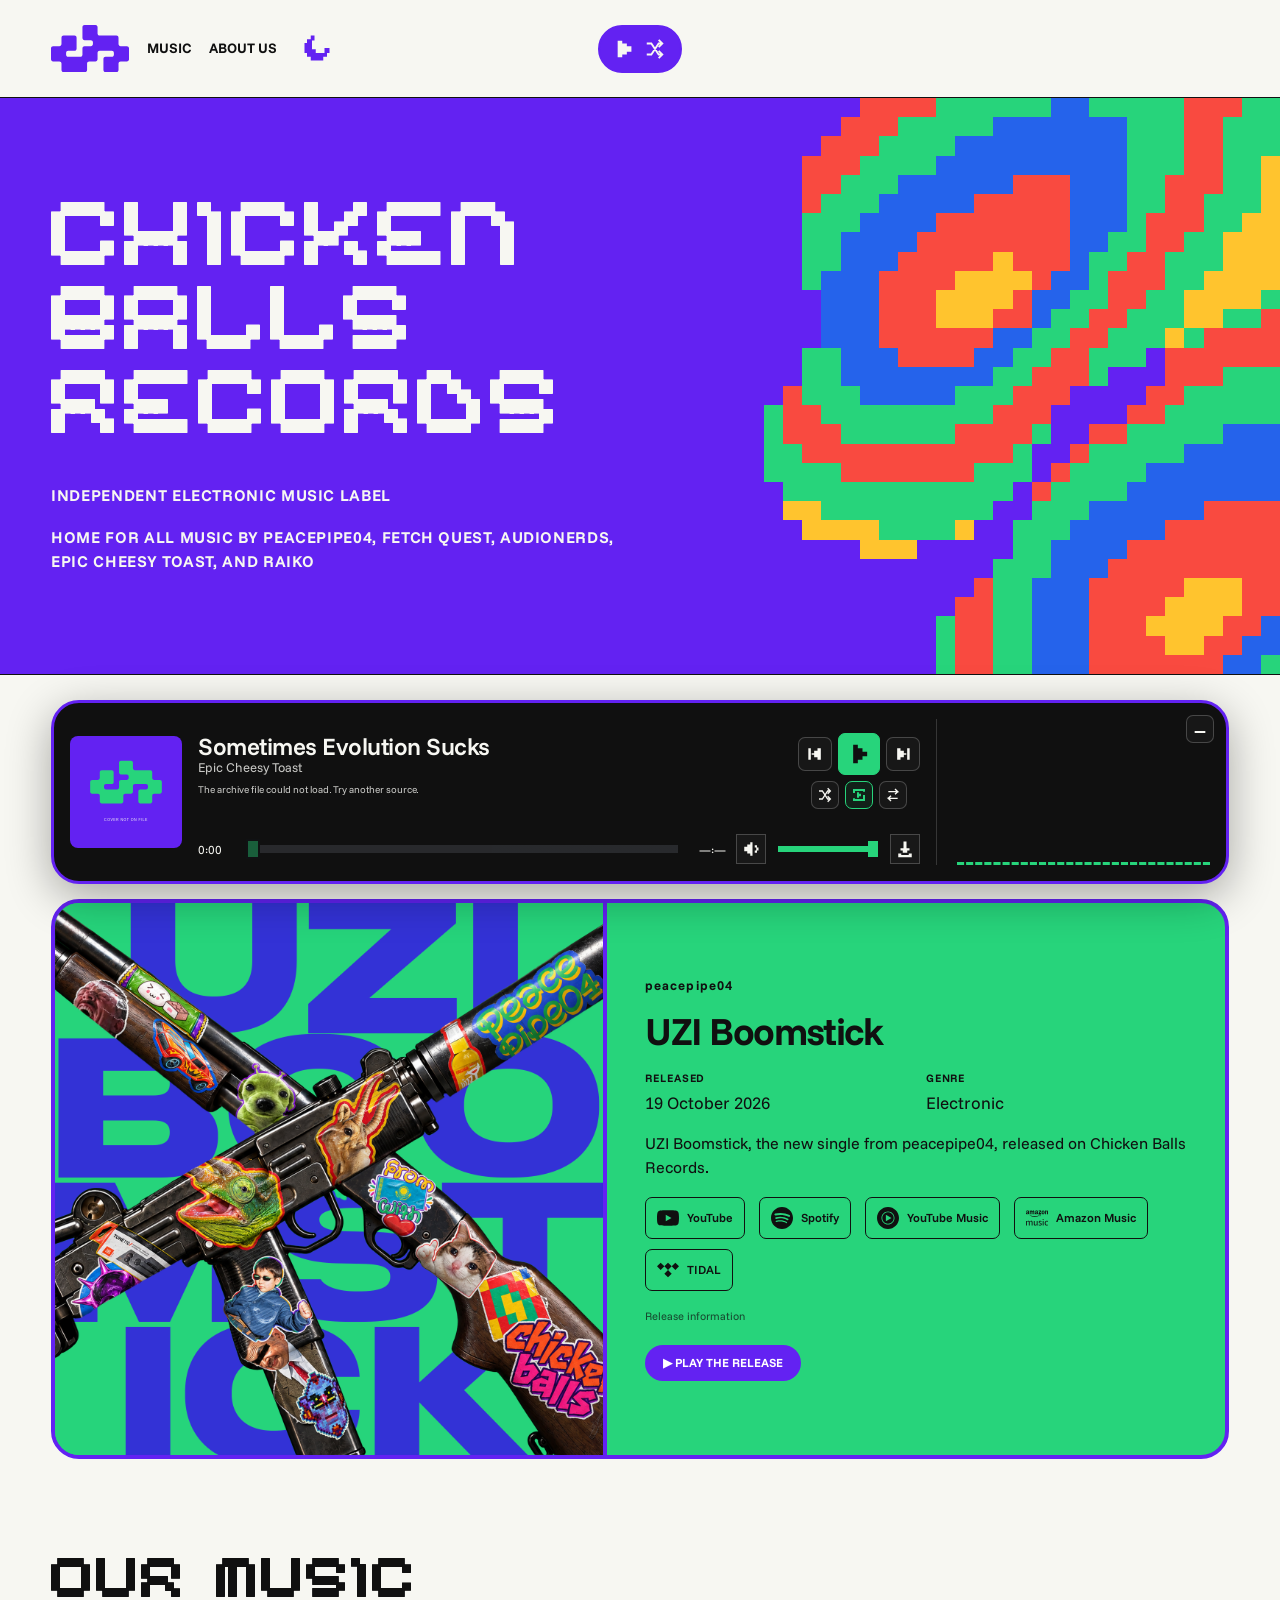
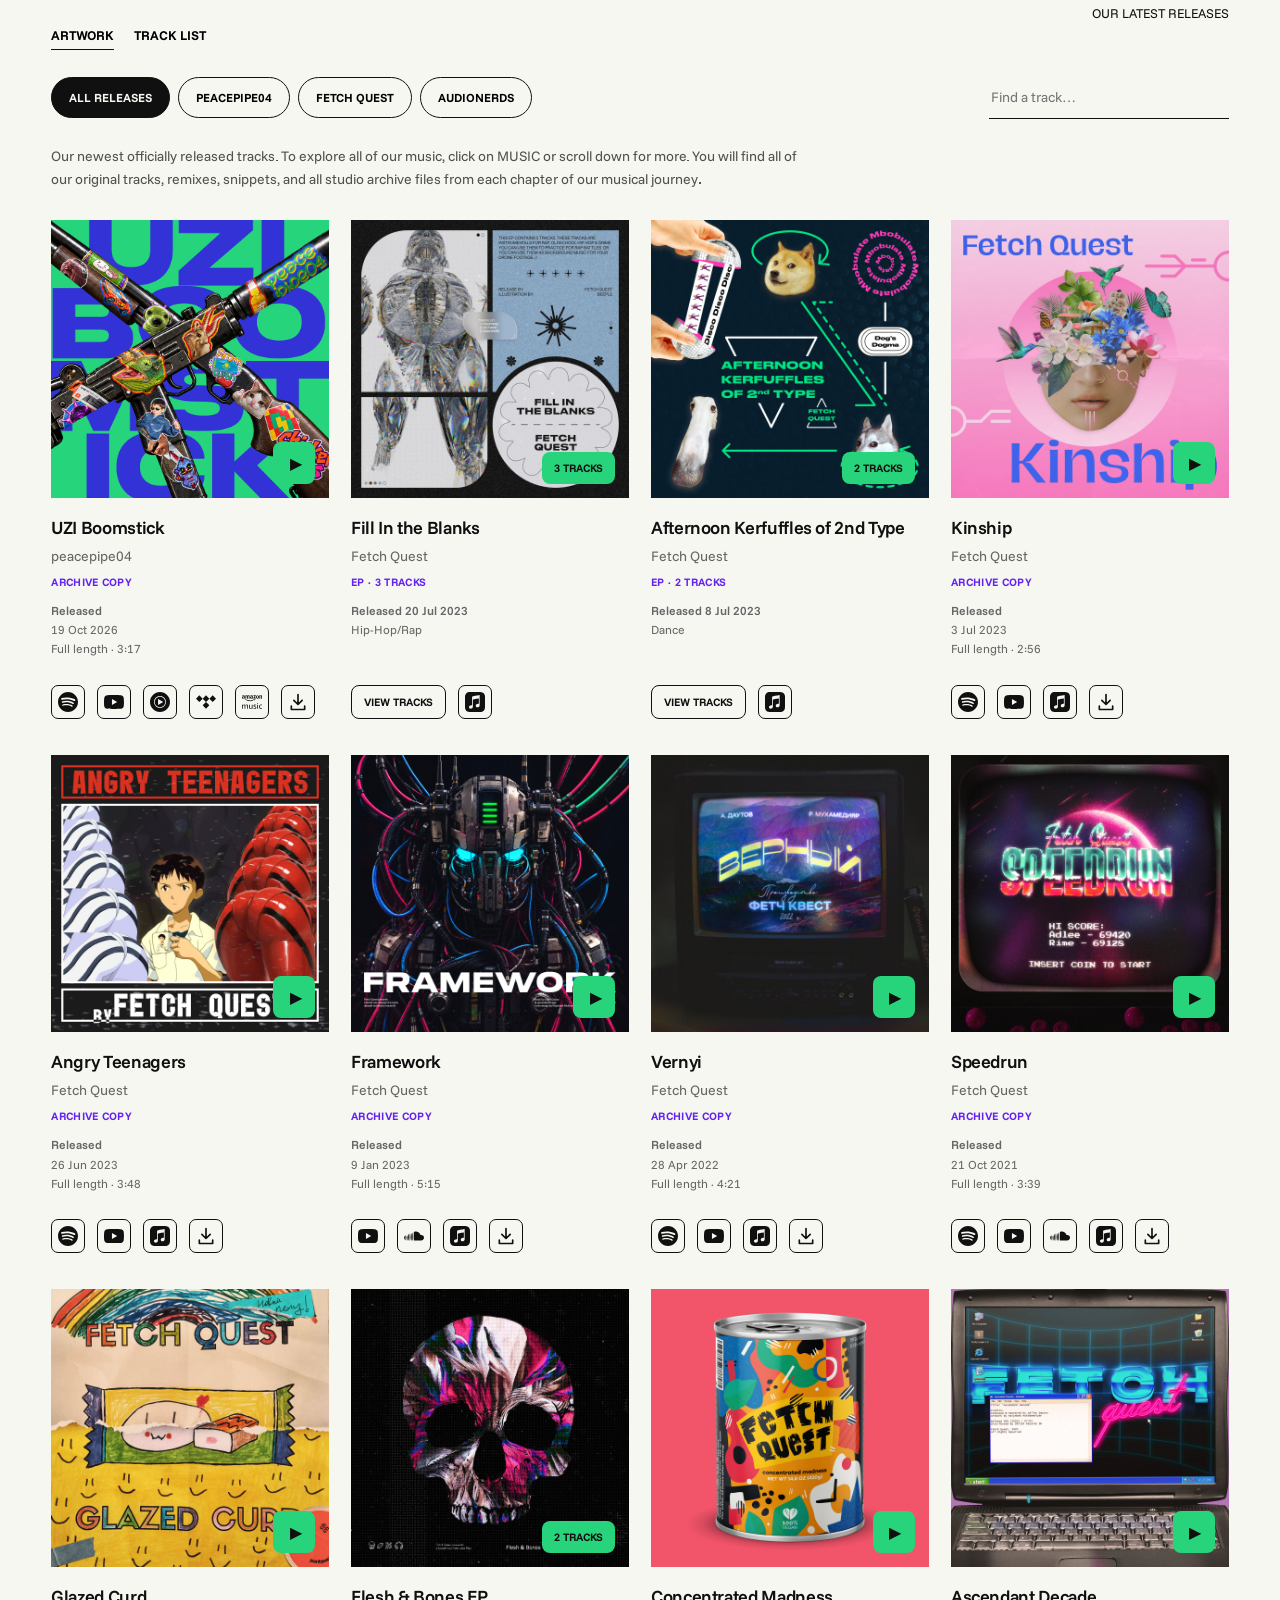
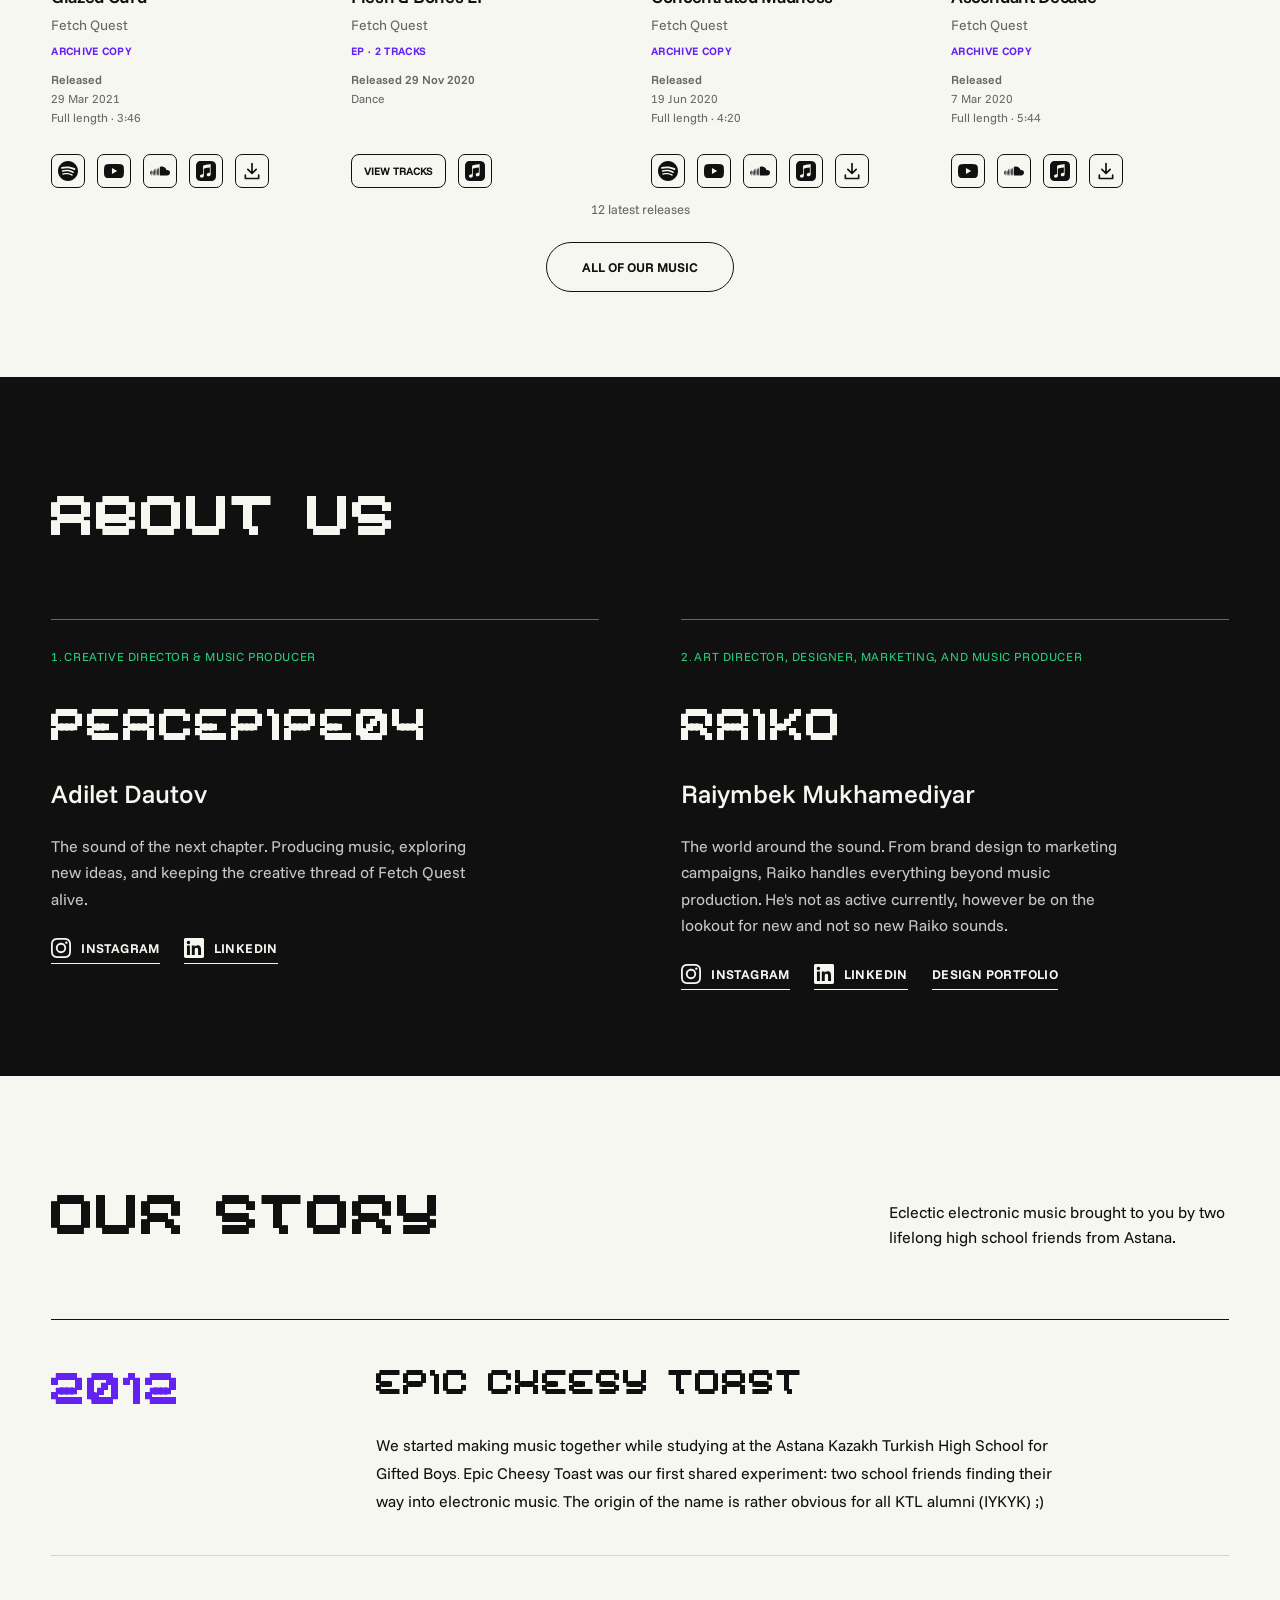
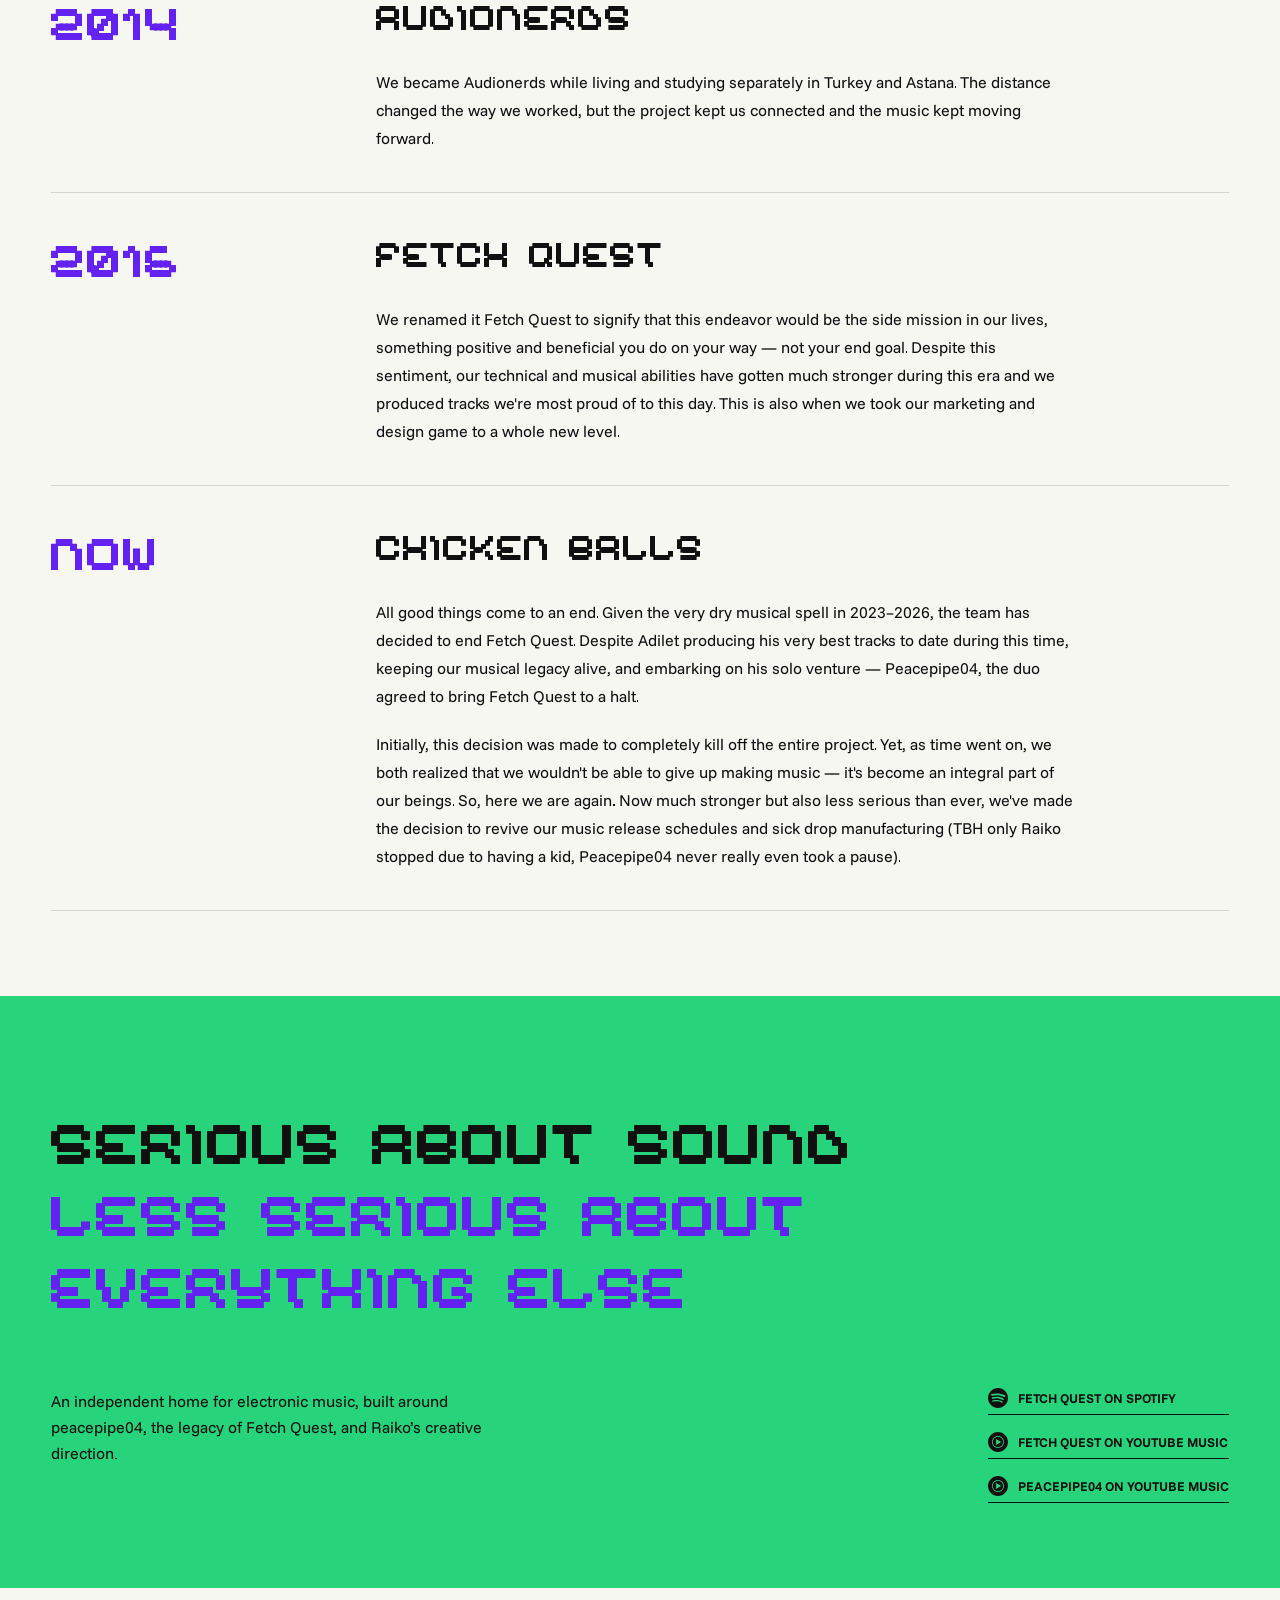
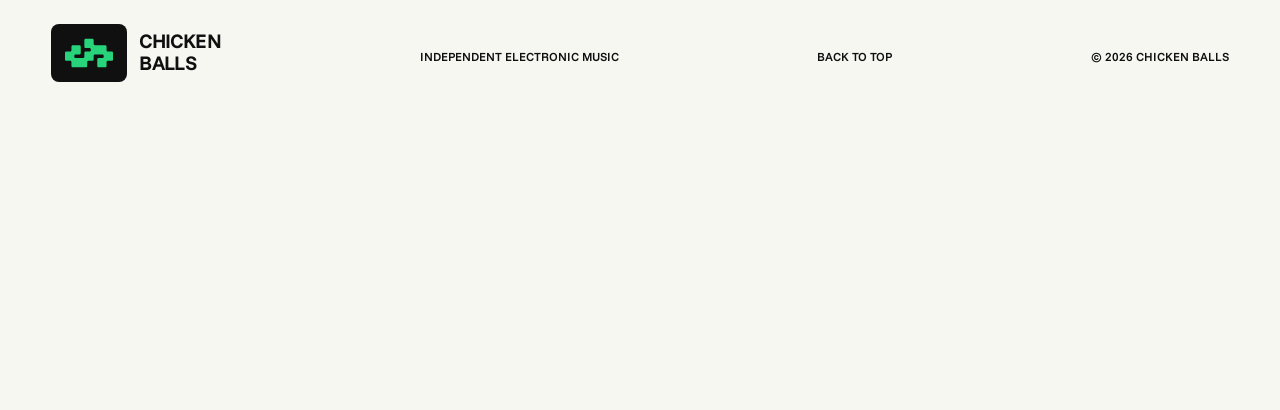
==== commit 8468cabb: "Swap purple and green brand buttons on hover and focus" ====
--- a/index.html
+++ b/index.html
@@ -1,5 +1,5 @@
 <!doctype html>
-<html lang="en"><head><meta charset="utf-8"><meta name="viewport" content="width=device-width, initial-scale=1"><meta name="referrer" content="strict-origin-when-cross-origin"><meta name="theme-color" content="#6322f2"><meta name="description" content="Chicken Balls — an independent electronic music label. Explore peacepipe04, the Fetch Quest archive, and the creative direction of Raiko."><title>Chicken Balls — Independent electronic music</title><link rel="stylesheet" href="style.css?v=0e05058e1697"><link rel="stylesheet" href="music-updates.css?v=264921c4ed99"><link rel="stylesheet" href="artwork-layout.css?v=a13fa902a957"><link rel="stylesheet" href="zenyt.css?v=a82aa2917c0f"><link rel="stylesheet" href="archive.css?v=46d4344c7d3b"><link rel="stylesheet" href="floating-player.css?v=11b12157ee65"><link rel="stylesheet" href="compact-player.css?v=e9a498d72b85"><link rel="stylesheet" href="site-enhancements.css?v=86eee51b4c34"><link rel="stylesheet" href="release-player.css?v=696f92ced68b"><link rel="stylesheet" href="player-balance.css?v=326f688c9946"><link rel="preload" href="assets/fonts/ChickenBallsFont.ttf?v=d32ab66d446a" as="font" type="font/ttf" crossorigin><link rel="stylesheet" href="player-refinements.css?v=3584739a7eab"><link rel="icon" href="favicon.svg?v=6939a4829fbb"><link rel="stylesheet" href="about-updates.css?v=d195edd1bab8"><link rel="stylesheet" href="streaming-links.css?v=bbf9d5753bc1"><link rel="stylesheet" href="discography.css?v=de3d8017a100"><link rel="stylesheet" href="hero-mosaic.css?v=660a48881dac"><link rel="stylesheet" href="editorial-updates.css?v=1729a34cbf06"></head>
+<html lang="en"><head><meta charset="utf-8"><meta name="viewport" content="width=device-width, initial-scale=1"><meta name="referrer" content="strict-origin-when-cross-origin"><meta name="theme-color" content="#6322f2"><meta name="description" content="Chicken Balls — an independent electronic music label. Explore peacepipe04, the Fetch Quest archive, and the creative direction of Raiko."><title>Chicken Balls — Independent electronic music</title><link rel="stylesheet" href="style.css?v=0e05058e1697"><link rel="stylesheet" href="music-updates.css?v=264921c4ed99"><link rel="stylesheet" href="artwork-layout.css?v=a13fa902a957"><link rel="stylesheet" href="zenyt.css?v=a82aa2917c0f"><link rel="stylesheet" href="archive.css?v=46d4344c7d3b"><link rel="stylesheet" href="floating-player.css?v=11b12157ee65"><link rel="stylesheet" href="compact-player.css?v=e9a498d72b85"><link rel="stylesheet" href="site-enhancements.css?v=86eee51b4c34"><link rel="stylesheet" href="release-player.css?v=696f92ced68b"><link rel="stylesheet" href="player-balance.css?v=326f688c9946"><link rel="preload" href="assets/fonts/ChickenBallsFont.ttf?v=d32ab66d446a" as="font" type="font/ttf" crossorigin><link rel="stylesheet" href="player-refinements.css?v=3584739a7eab"><link rel="icon" href="favicon.svg?v=6939a4829fbb"><link rel="stylesheet" href="about-updates.css?v=d195edd1bab8"><link rel="stylesheet" href="streaming-links.css?v=bbf9d5753bc1"><link rel="stylesheet" href="discography.css?v=de3d8017a100"><link rel="stylesheet" href="hero-mosaic.css?v=660a48881dac"><link rel="stylesheet" href="editorial-updates.css?v=4e9c9c4b3dc9"></head>
 <body data-page="home"><a class="skip" href="#music">Skip to music</a>
 <header><a class="wordmark" href="#top" aria-label="Chicken Balls home"><img class="brand-symbol" src="assets/chicken-balls-logo-purple.svg?v=69ef0edc38bc" alt=""></a><nav aria-label="Main navigation"><a href="discography.html">MUSIC</a><a href="#people">ABOUT US</a></nav></header>
 <section class="listening-room" aria-label="Music player" id="listening-room"><div class="now-playing"><span class="eyebrow">ON THE DECK</span><div><h3 id="playing-title">generic indie pop song</h3><p id="playing-artist">peacepipe04</p></div><p id="player-status" role="status" aria-live="polite">Press play to listen here.</p><div class="player-actions"><button id="audio-mode" hidden aria-pressed="false">ARCHIVE AUDIO</button><button id="soundcloud-mode" hidden aria-pressed="false">SOUNDCLOUD</button><button id="youtube-mode" class="active" aria-pressed="true">YOUTUBE</button><button id="spotify-mode" hidden aria-pressed="false">SPOTIFY</button><a id="original-track" href="https://music.youtube.com/watch?v=oasfLfWYgTo" target="_blank" rel="noopener">OPEN ORIGINAL</a></div></div><div class="player-screen"><div id="youtube-player"></div></div></section>
--- a/editorial-updates.css
+++ b/editorial-updates.css
@@ -71,3 +71,10 @@
 
 
 #latest-release.latest-release,.dark-mode #latest-release.latest-release{border:4px solid var(--purple)}
+
+/* Brand-colored controls exchange purple and green on hover/focus. */
+:is(body .header-random[data-color="purple"],#latest-release .latest-copy .release-play,body.dark-mode .filters button.active):not(:disabled):is(:hover,:focus-visible){background:var(--green);border-color:var(--green);color:var(--black)}
+:is(body .header-random[data-color="green"],#listening-room .transport-play,#listening-room .queue-options button[aria-pressed="true"],#listening-room .player-actions button.active,.hero-visualizer-selector button[aria-pressed="true"],.release-song-play,.pill):not(:disabled):is(:hover,:focus-visible){background:var(--purple);border-color:var(--purple);color:var(--white)}
+:is(.artwork-grid .art-play,.featured-art):is(:hover,:focus-visible)>:is(span,.art-badge){background:var(--purple);color:var(--white)}
+body .theme-toggle:is(:hover,:focus-visible){color:var(--green)}
+body.dark-mode .theme-toggle:is(:hover,:focus-visible){color:var(--purple)}
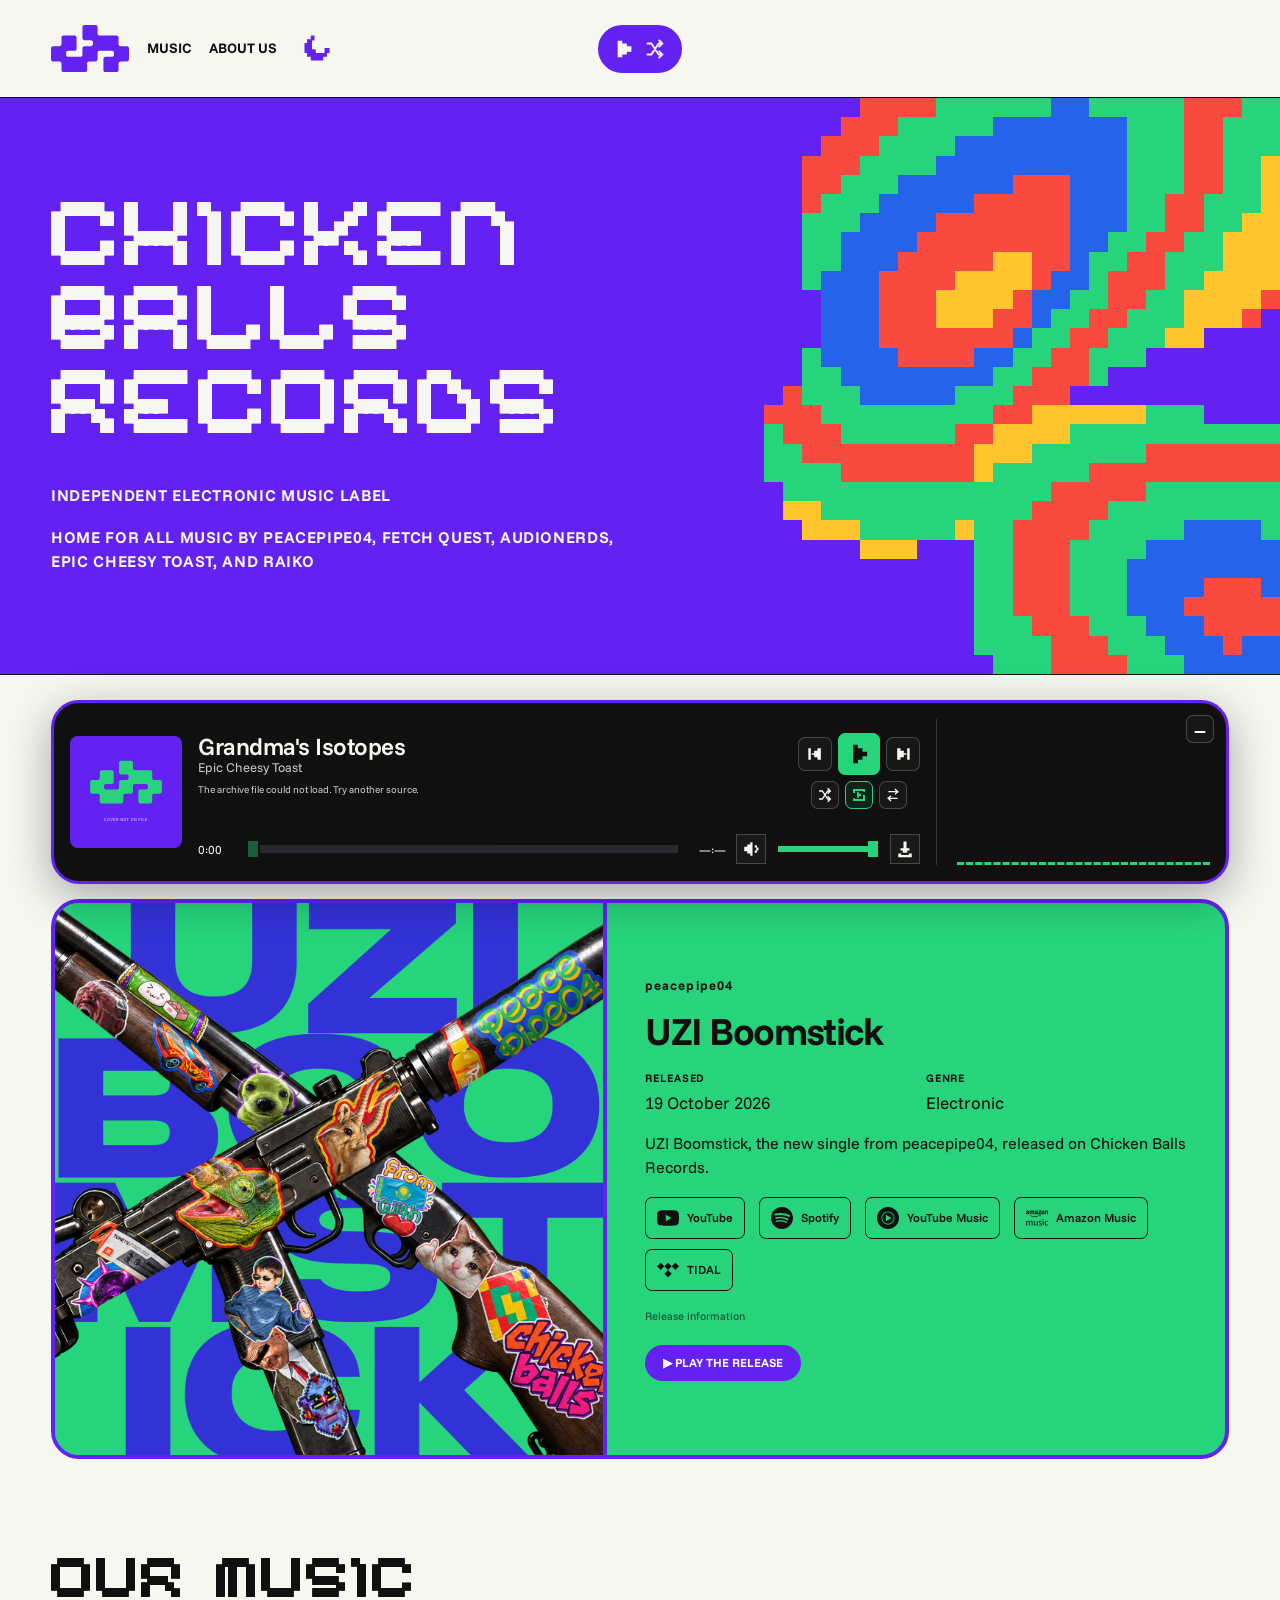
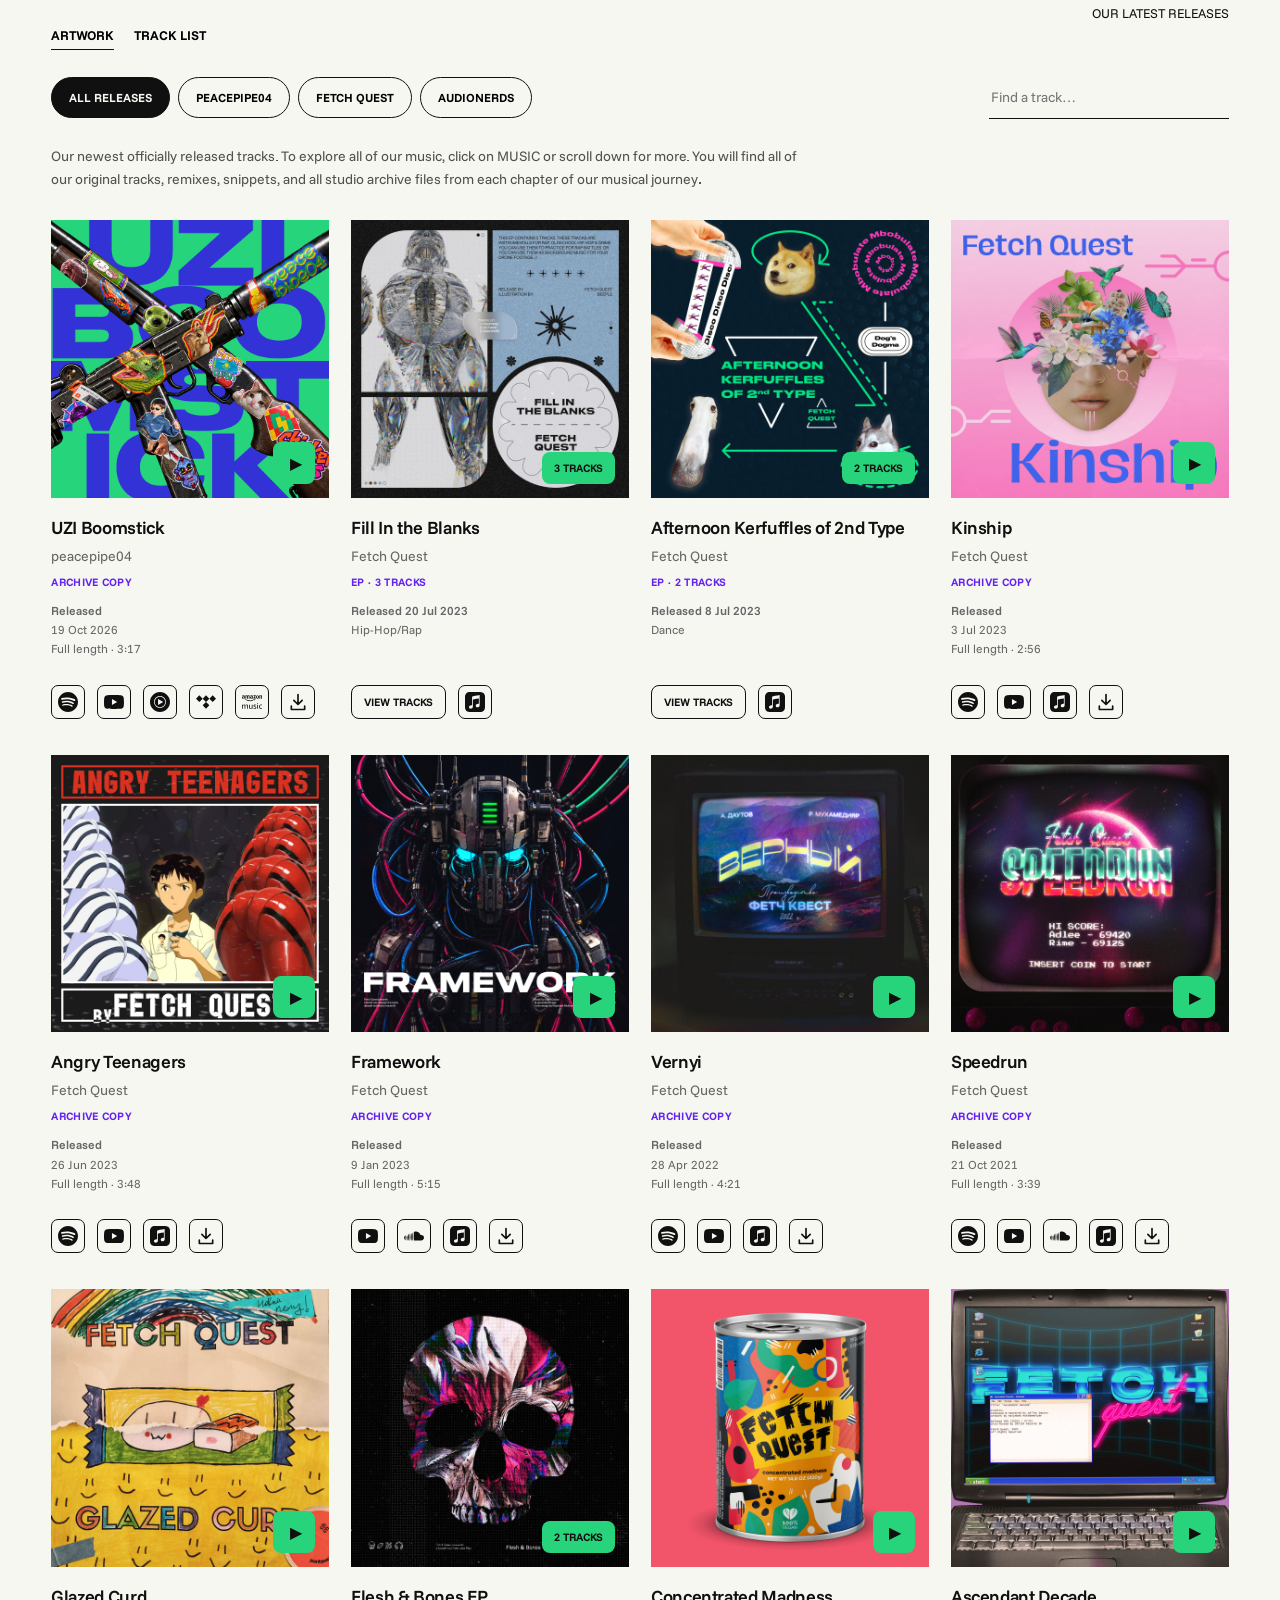
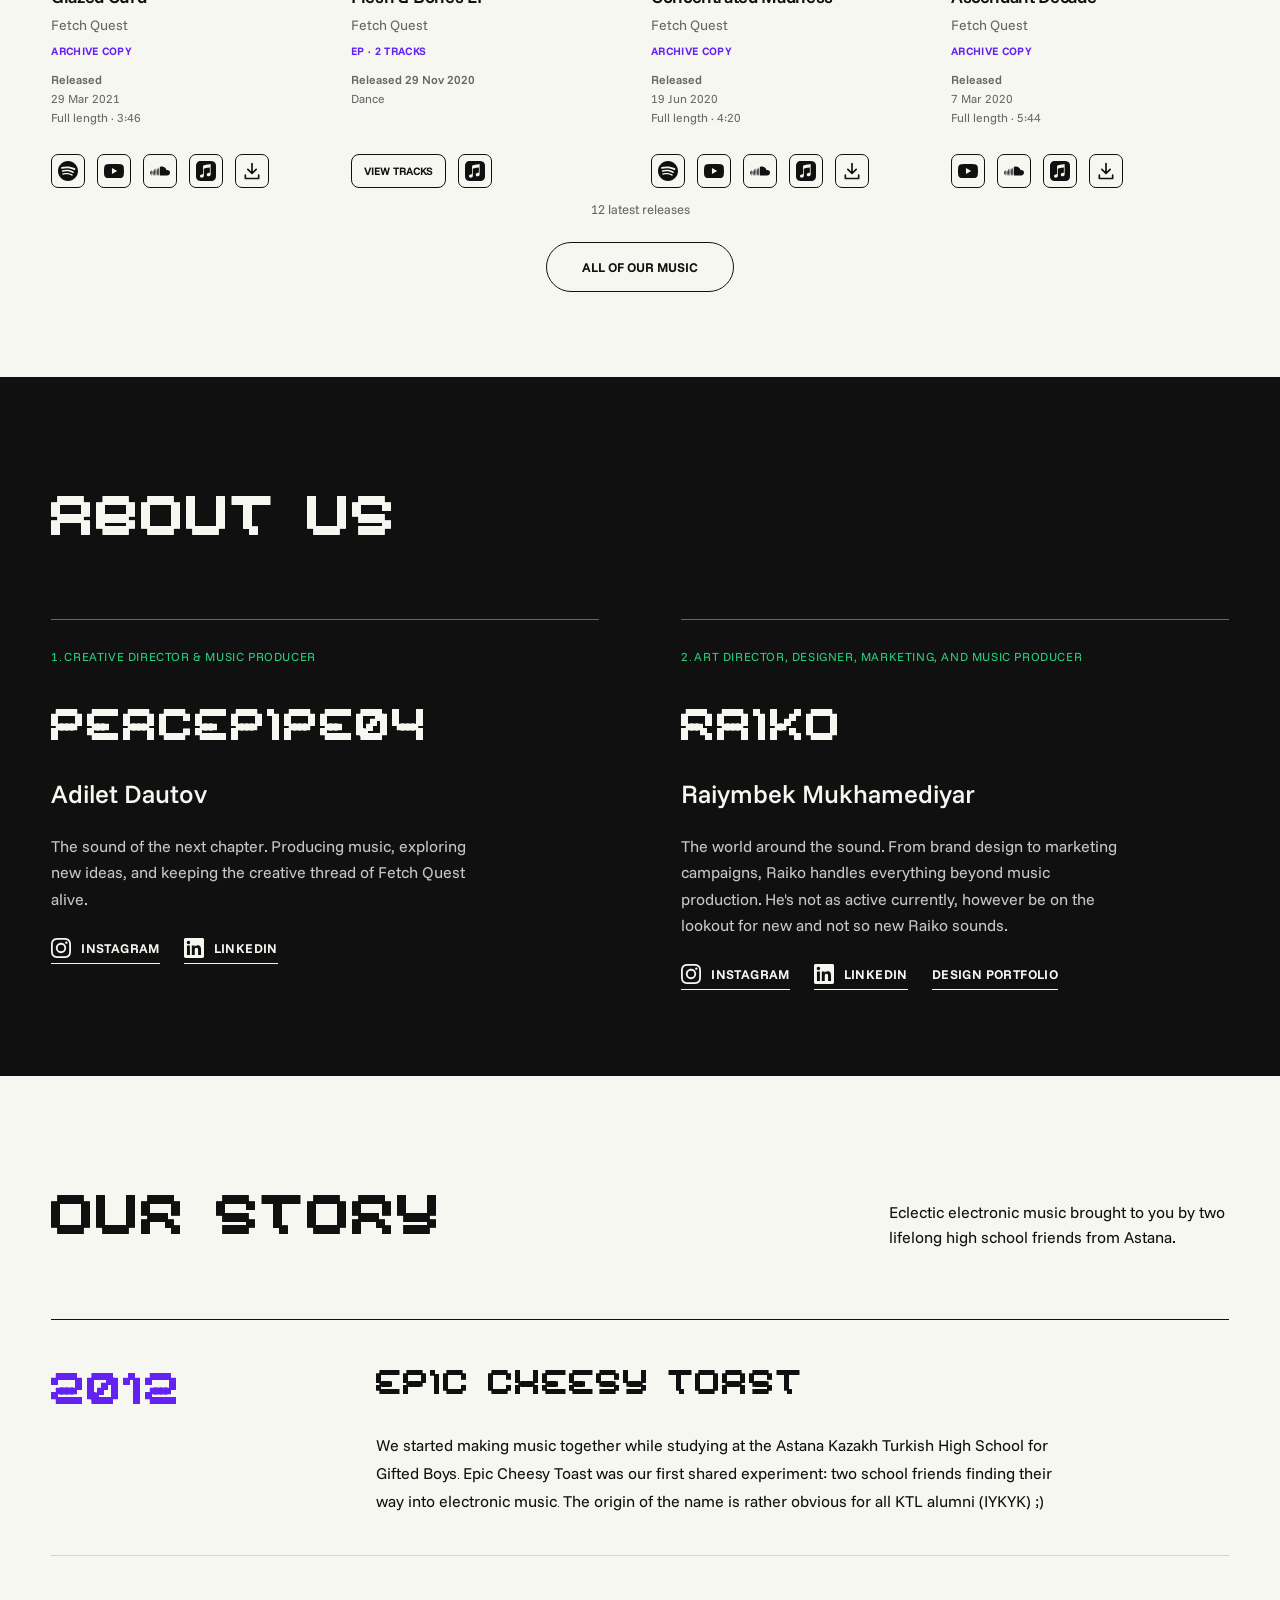
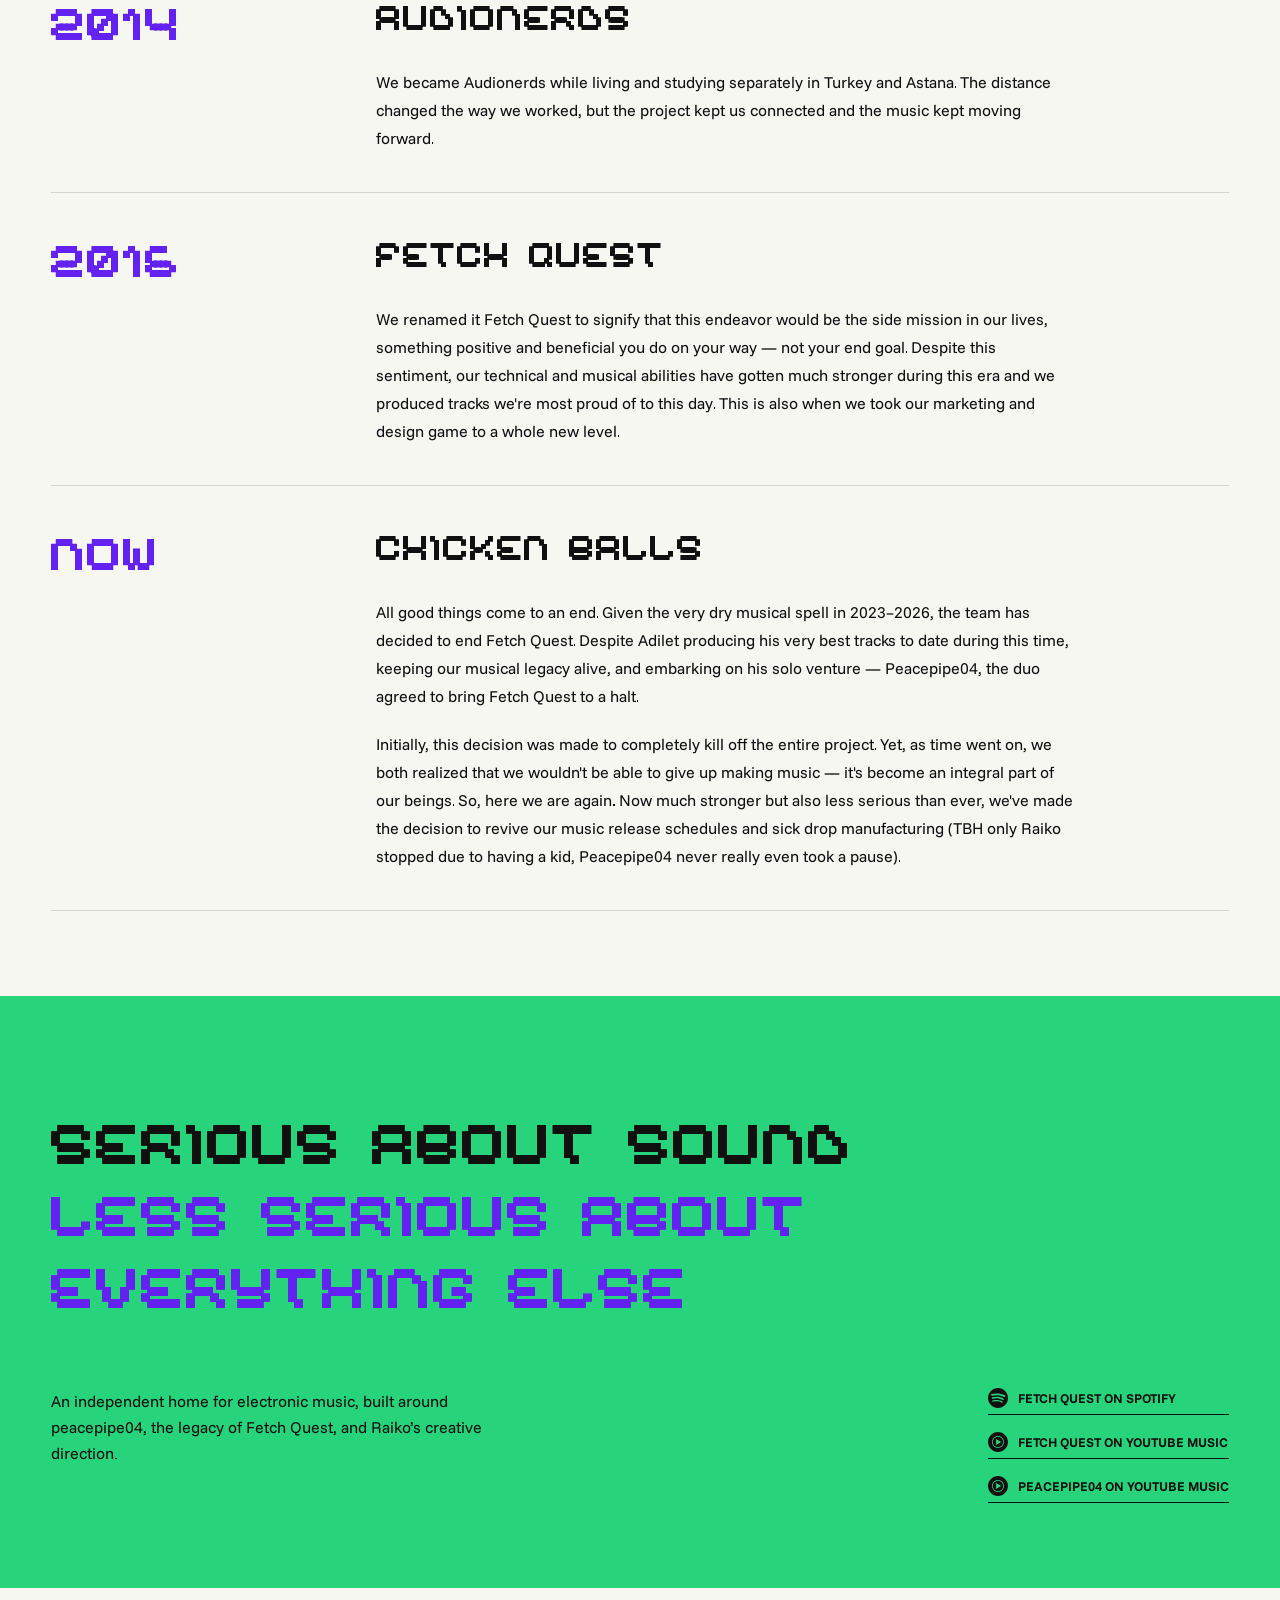
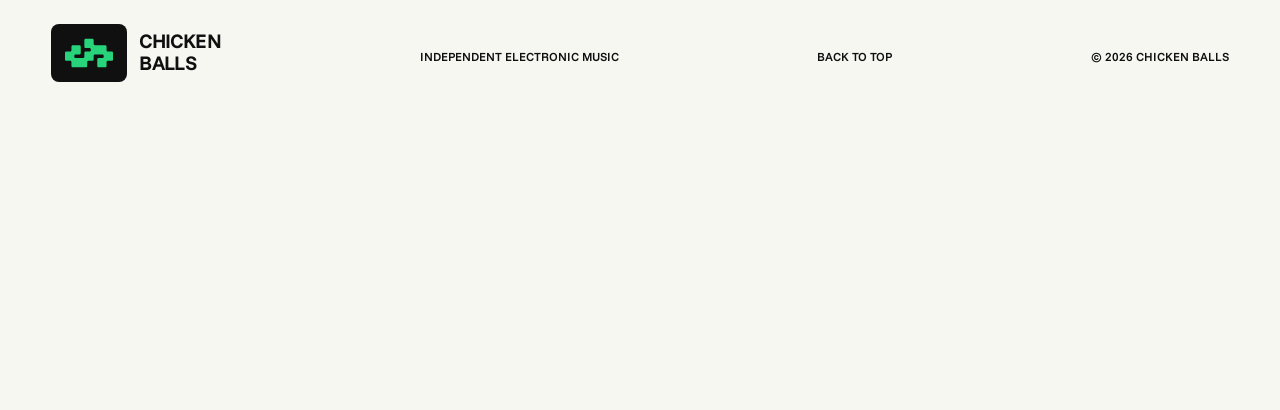
==== commit e418d75d: "Give twin blooms independent drift and deformation rhythms" ====
--- a/index.html
+++ b/index.html
@@ -8,4 +8,4 @@
 <div class="archive-heading"><h3>Our music</h3><span id="total-count"></span></div><div class="archive-controls"><div class="filters" role="group" aria-label="Filter artist"><button class="active" data-filter="All" aria-pressed="true">ALL MUSIC</button><button data-filter="peacepipe04" aria-pressed="false">PEACEPIPE04</button><button data-filter="Fetch Quest" aria-pressed="false">FETCH QUEST</button><button data-filter="Audionerds" aria-pressed="false">AUDIONERDS</button><button data-filter="Epic Cheesy Toast" aria-pressed="false">EPIC CHEESY TOAST</button><button data-filter="Raiko" aria-pressed="false">RAIKO</button><button data-filter="Unassigned" aria-pressed="false">STUDIO FILES</button></div><label class="search"><span class="sr-only">Search tracks</span><input id="search" type="search" placeholder="Find a track…"></label></div><p class="archive-note">Our newest officially released tracks. To explore all of our music, click on MUSIC or scroll down for more. You will find all of our original tracks, remixes, snippets, and all studio archive files from each chapter of our musical journey.</p><div class="list-header" aria-hidden="true"><span>TRACK / ARTIST</span><span>COLLECTION</span><span>LISTEN</span></div><div id="tracks"></div><p id="results-status" class="results-status" role="status" aria-live="polite"></p><a id="more" class="load-more" href="discography.html">ALL OF OUR MUSIC</a><noscript><p>Open the full catalogs on <a href="https://open.spotify.com/artist/2AsQITCEKRoMrBVx1sqJtX">Spotify</a> and <a href="https://music.youtube.com/@peacepipe04">YouTube Music</a>.</p></noscript></section>
 <section class="people" id="people"><div class="section-heading"><div><h2>About us</h2></div></div><div class="people-grid"><article><span class="role">1. CREATIVE DIRECTOR &amp; MUSIC PRODUCER</span><h3>peacepipe04</h3><p class="person-name">Adilet Dautov</p><p>The sound of the next chapter. Producing music, exploring new ideas, and keeping the creative thread of Fetch Quest alive.</p><div class="person-links"><a class="text-link" href="https://www.instagram.com/peacepipe04" target="_blank" rel="noopener" aria-label="Adilet Dautov on Instagram"><svg aria-hidden="true" viewBox="0 0 24 24" xmlns="http://www.w3.org/2000/svg"><title>Instagram</title><path d="M7.0301.084c-1.2768.0602-2.1487.264-2.911.5634-.7888.3075-1.4575.72-2.1228 1.3877-.6652.6677-1.075 1.3368-1.3802 2.127-.2954.7638-.4956 1.6365-.552 2.914-.0564 1.2775-.0689 1.6882-.0626 4.947.0062 3.2586.0206 3.6671.0825 4.9473.061 1.2765.264 2.1482.5635 2.9107.308.7889.72 1.4573 1.388 2.1228.6679.6655 1.3365 1.0743 2.1285 1.38.7632.295 1.6361.4961 2.9134.552 1.2773.056 1.6884.069 4.9462.0627 3.2578-.0062 3.668-.0207 4.9478-.0814 1.28-.0607 2.147-.2652 2.9098-.5633.7889-.3086 1.4578-.72 2.1228-1.3881.665-.6682 1.0745-1.3378 1.3795-2.1284.2957-.7632.4966-1.636.552-2.9124.056-1.2809.0692-1.6898.063-4.948-.0063-3.2583-.021-3.6668-.0817-4.9465-.0607-1.2797-.264-2.1487-.5633-2.9117-.3084-.7889-.72-1.4568-1.3876-2.1228C21.2982 1.33 20.628.9208 19.8378.6165 19.074.321 18.2017.1197 16.9244.0645 15.6471.0093 15.236-.005 11.977.0014 8.718.0076 8.31.0215 7.0301.0839m.1402 21.6932c-1.17-.0509-1.8053-.2453-2.2287-.408-.5606-.216-.96-.4771-1.3819-.895-.422-.4178-.6811-.8186-.9-1.378-.1644-.4234-.3624-1.058-.4171-2.228-.0595-1.2645-.072-1.6442-.079-4.848-.007-3.2037.0053-3.583.0607-4.848.05-1.169.2456-1.805.408-2.2282.216-.5613.4762-.96.895-1.3816.4188-.4217.8184-.6814 1.3783-.9003.423-.1651 1.0575-.3614 2.227-.4171 1.2655-.06 1.6447-.072 4.848-.079 3.2033-.007 3.5835.005 4.8495.0608 1.169.0508 1.8053.2445 2.228.408.5608.216.96.4754 1.3816.895.4217.4194.6816.8176.9005 1.3787.1653.4217.3617 1.056.4169 2.2263.0602 1.2655.0739 1.645.0796 4.848.0058 3.203-.0055 3.5834-.061 4.848-.051 1.17-.245 1.8055-.408 2.2294-.216.5604-.4763.96-.8954 1.3814-.419.4215-.8181.6811-1.3783.9-.4224.1649-1.0577.3617-2.2262.4174-1.2656.0595-1.6448.072-4.8493.079-3.2045.007-3.5825-.006-4.848-.0608M16.953 5.5864A1.44 1.44 0 1 0 18.39 4.144a1.44 1.44 0 0 0-1.437 1.4424M5.8385 12.012c.0067 3.4032 2.7706 6.1557 6.173 6.1493 3.4026-.0065 6.157-2.7701 6.1506-6.1733-.0065-3.4032-2.771-6.1565-6.174-6.1498-3.403.0067-6.156 2.771-6.1496 6.1738M8 12.0077a4 4 0 1 1 4.008 3.9921A3.9996 3.9996 0 0 1 8 12.0077"/></svg><span>INSTAGRAM</span></a><a class="text-link" href="https://www.linkedin.com/in/adilet-dautov-7aba1ba9/" target="_blank" rel="noopener" aria-label="Adilet Dautov on LinkedIn"><svg aria-hidden="true" viewBox="0 0 24 24" xmlns="http://www.w3.org/2000/svg"><title>LinkedIn</title><path d="M20.447 20.452h-3.554v-5.569c0-1.328-.027-3.037-1.852-3.037-1.853 0-2.136 1.445-2.136 2.939v5.667H9.351V9h3.414v1.561h.046c.477-.9 1.637-1.85 3.37-1.85 3.601 0 4.267 2.37 4.267 5.455v6.286zM5.337 7.433c-1.144 0-2.063-.926-2.063-2.065 0-1.138.92-2.063 2.063-2.063 1.14 0 2.064.925 2.064 2.063 0 1.139-.925 2.065-2.064 2.065zm1.782 13.019H3.555V9h3.564v11.452zM22.225 0H1.771C.792 0 0 .774 0 1.729v20.542C0 23.227.792 24 1.771 24h20.451C23.2 24 24 23.227 24 22.271V1.729C24 .774 23.2 0 22.222 0h.003z"/></svg><span>LINKEDIN</span></a></div></article><article><span class="role">2. ART DIRECTOR, DESIGNER, MARKETING, AND MUSIC PRODUCER</span><h3>Raiko</h3><p class="person-name">Raiymbek Mukhamediyar</p><p>The world around the sound. From brand design to marketing campaigns, Raiko handles everything beyond music production. He's not as active currently, however be on the lookout for new and not so new Raiko sounds.</p><div class="person-links"><a class="text-link" href="https://www.instagram.com/raiym.m" target="_blank" rel="noopener" aria-label="Raiymbek Mukhamediyar on Instagram"><svg aria-hidden="true" viewBox="0 0 24 24" xmlns="http://www.w3.org/2000/svg"><title>Instagram</title><path d="M7.0301.084c-1.2768.0602-2.1487.264-2.911.5634-.7888.3075-1.4575.72-2.1228 1.3877-.6652.6677-1.075 1.3368-1.3802 2.127-.2954.7638-.4956 1.6365-.552 2.914-.0564 1.2775-.0689 1.6882-.0626 4.947.0062 3.2586.0206 3.6671.0825 4.9473.061 1.2765.264 2.1482.5635 2.9107.308.7889.72 1.4573 1.388 2.1228.6679.6655 1.3365 1.0743 2.1285 1.38.7632.295 1.6361.4961 2.9134.552 1.2773.056 1.6884.069 4.9462.0627 3.2578-.0062 3.668-.0207 4.9478-.0814 1.28-.0607 2.147-.2652 2.9098-.5633.7889-.3086 1.4578-.72 2.1228-1.3881.665-.6682 1.0745-1.3378 1.3795-2.1284.2957-.7632.4966-1.636.552-2.9124.056-1.2809.0692-1.6898.063-4.948-.0063-3.2583-.021-3.6668-.0817-4.9465-.0607-1.2797-.264-2.1487-.5633-2.9117-.3084-.7889-.72-1.4568-1.3876-2.1228C21.2982 1.33 20.628.9208 19.8378.6165 19.074.321 18.2017.1197 16.9244.0645 15.6471.0093 15.236-.005 11.977.0014 8.718.0076 8.31.0215 7.0301.0839m.1402 21.6932c-1.17-.0509-1.8053-.2453-2.2287-.408-.5606-.216-.96-.4771-1.3819-.895-.422-.4178-.6811-.8186-.9-1.378-.1644-.4234-.3624-1.058-.4171-2.228-.0595-1.2645-.072-1.6442-.079-4.848-.007-3.2037.0053-3.583.0607-4.848.05-1.169.2456-1.805.408-2.2282.216-.5613.4762-.96.895-1.3816.4188-.4217.8184-.6814 1.3783-.9003.423-.1651 1.0575-.3614 2.227-.4171 1.2655-.06 1.6447-.072 4.848-.079 3.2033-.007 3.5835.005 4.8495.0608 1.169.0508 1.8053.2445 2.228.408.5608.216.96.4754 1.3816.895.4217.4194.6816.8176.9005 1.3787.1653.4217.3617 1.056.4169 2.2263.0602 1.2655.0739 1.645.0796 4.848.0058 3.203-.0055 3.5834-.061 4.848-.051 1.17-.245 1.8055-.408 2.2294-.216.5604-.4763.96-.8954 1.3814-.419.4215-.8181.6811-1.3783.9-.4224.1649-1.0577.3617-2.2262.4174-1.2656.0595-1.6448.072-4.8493.079-3.2045.007-3.5825-.006-4.848-.0608M16.953 5.5864A1.44 1.44 0 1 0 18.39 4.144a1.44 1.44 0 0 0-1.437 1.4424M5.8385 12.012c.0067 3.4032 2.7706 6.1557 6.173 6.1493 3.4026-.0065 6.157-2.7701 6.1506-6.1733-.0065-3.4032-2.771-6.1565-6.174-6.1498-3.403.0067-6.156 2.771-6.1496 6.1738M8 12.0077a4 4 0 1 1 4.008 3.9921A3.9996 3.9996 0 0 1 8 12.0077"/></svg><span>INSTAGRAM</span></a><a class="text-link" href="https://www.linkedin.com/in/raiymbek-mukhamediyar-2b030a120" target="_blank" rel="noopener" aria-label="Raiymbek Mukhamediyar on LinkedIn"><svg aria-hidden="true" viewBox="0 0 24 24" xmlns="http://www.w3.org/2000/svg"><title>LinkedIn</title><path d="M20.447 20.452h-3.554v-5.569c0-1.328-.027-3.037-1.852-3.037-1.853 0-2.136 1.445-2.136 2.939v5.667H9.351V9h3.414v1.561h.046c.477-.9 1.637-1.85 3.37-1.85 3.601 0 4.267 2.37 4.267 5.455v6.286zM5.337 7.433c-1.144 0-2.063-.926-2.063-2.065 0-1.138.92-2.063 2.063-2.063 1.14 0 2.064.925 2.064 2.063 0 1.139-.925 2.065-2.064 2.065zm1.782 13.019H3.555V9h3.564v11.452zM22.225 0H1.771C.792 0 0 .774 0 1.729v20.542C0 23.227.792 24 1.771 24h20.451C23.2 24 24 23.227 24 22.271V1.729C24 .774 23.2 0 22.222 0h.003z"/></svg><span>LINKEDIN</span></a><a class="text-link" href="https://raiymbek.framer.website/" target="_blank" rel="noopener" aria-label="Raiymbek Mukhamediyar design portfolio">DESIGN PORTFOLIO</a></div></article></div></section>
 <section class="history" id="history" aria-labelledby="history-title"><div class="section-heading"><div><h2 id="history-title">Our story</h2></div><p>Eclectic electronic music brought to you by two lifelong high school friends from Astana.</p></div><div class="history-timeline"><article><span class="history-year">2012</span><div><h3>Epic Cheesy Toast</h3><p>We started making music together while studying at the Astana Kazakh Turkish High School for Gifted Boys. Epic Cheesy Toast was our first shared experiment: two school friends finding their way into electronic music. The origin of the name is rather obvious for all KTL alumni (IYKYK) ;)</p></div></article><article><span class="history-year">2014</span><div><h3>Audionerds</h3><p>We became Audionerds while living and studying separately in Turkey and Astana. The distance changed the way we worked, but the project kept us connected and the music kept moving forward.</p></div></article><article><span class="history-year">2016</span><div><h3>Fetch Quest</h3><p>We renamed it Fetch Quest to signify that this endeavor would be the side mission in our lives, something positive and beneficial you do on your way — not your end goal. Despite this sentiment, our technical and musical abilities have gotten much stronger during this era and we produced tracks we're most proud of to this day. This is also when we took our marketing and design game to a whole new level.</p></div></article><article><span class="history-year">NOW</span><div><h3>Chicken Balls</h3><p>All good things come to an end. Given the very dry musical spell in 2023–2026, the team has decided to end Fetch Quest. Despite Adilet producing his very best tracks to date during this time, keeping our musical legacy alive, and embarking on his solo venture — Peacepipe04, the duo agreed to bring Fetch Quest to a halt.</p><p>Initially, this decision was made to completely kill off the entire project. Yet, as time went on, we both realized that we wouldn't be able to give up making music — it's become an integral part of our beings. So, here we are again. Now much stronger but also less serious than ever, we've made the decision to revive our music release schedules and sick drop manufacturing (TBH only Raiko stopped due to having a kid, Peacepipe04 never really even took a pause).</p></div></article></div></section><section class="label" id="label"><h2>Serious about sound<br><span>Less serious about<br>everything else</span></h2><div class="label-bottom"><p>An independent home for electronic music, built around peacepipe04, the legacy of Fetch Quest, and Raiko’s creative direction.</p><div class="platforms"><a href="https://open.spotify.com/artist/2AsQITCEKRoMrBVx1sqJtX" target="_blank" rel="noopener"><svg aria-hidden="true" viewBox="0 0 24 24" xmlns="http://www.w3.org/2000/svg"><title>Spotify</title><path d="M12 0C5.4 0 0 5.4 0 12s5.4 12 12 12 12-5.4 12-12S18.66 0 12 0zm5.521 17.34c-.24.359-.66.48-1.021.24-2.82-1.74-6.36-2.101-10.561-1.141-.418.122-.779-.179-.899-.539-.12-.421.18-.78.54-.9 4.56-1.021 8.52-.6 11.64 1.32.42.18.479.659.301 1.02zm1.44-3.3c-.301.42-.841.6-1.262.3-3.239-1.98-8.159-2.58-11.939-1.38-.479.12-1.02-.12-1.14-.6-.12-.48.12-1.021.6-1.141C9.6 9.9 15 10.561 18.72 12.84c.361.181.54.78.241 1.2zm.12-3.36C15.24 8.4 8.82 8.16 5.16 9.301c-.6.179-1.2-.181-1.38-.721-.18-.601.18-1.2.72-1.381 4.26-1.26 11.28-1.02 15.721 1.621.539.3.719 1.02.419 1.56-.299.421-1.02.599-1.559.3z"/></svg><span>FETCH QUEST ON SPOTIFY</span></a><a href="https://music.youtube.com/channel/UCbsrG1acdU33Q5pCnoHk4Yw" target="_blank" rel="noopener"><svg aria-hidden="true" viewBox="0 0 24 24" xmlns="http://www.w3.org/2000/svg"><title>YouTube Music</title><path d="M12 0C5.376 0 0 5.376 0 12s5.376 12 12 12 12-5.376 12-12S18.624 0 12 0zm0 19.104c-3.924 0-7.104-3.18-7.104-7.104S8.076 4.896 12 4.896s7.104 3.18 7.104 7.104-3.18 7.104-7.104 7.104zm0-13.332c-3.432 0-6.228 2.796-6.228 6.228S8.568 18.228 12 18.228s6.228-2.796 6.228-6.228S15.432 5.772 12 5.772zM9.684 15.54V8.46L15.816 12l-6.132 3.54z"/></svg><span>FETCH QUEST ON YOUTUBE MUSIC</span></a><a href="https://music.youtube.com/@peacepipe04" target="_blank" rel="noopener"><svg aria-hidden="true" viewBox="0 0 24 24" xmlns="http://www.w3.org/2000/svg"><title>YouTube Music</title><path d="M12 0C5.376 0 0 5.376 0 12s5.376 12 12 12 12-5.376 12-12S18.624 0 12 0zm0 19.104c-3.924 0-7.104-3.18-7.104-7.104S8.076 4.896 12 4.896s7.104 3.18 7.104 7.104-3.18 7.104-7.104 7.104zm0-13.332c-3.432 0-6.228 2.796-6.228 6.228S8.568 18.228 12 18.228s6.228-2.796 6.228-6.228S15.432 5.772 12 5.772zM9.684 15.54V8.46L15.816 12l-6.132 3.54z"/></svg><span>PEACEPIPE04 ON YOUTUBE MUSIC</span></a></div></div></section></main>
-<footer><a class="wordmark" href="#top"><img class="brand-symbol" src="assets/chicken-balls-logo.svg?v=6939a4829fbb" alt=""><span class="brand-name">CHICKEN<br>BALLS</span></a><span>INDEPENDENT ELECTRONIC MUSIC</span><a href="#top">BACK TO TOP</a><span>© <span id="year">2026</span> CHICKEN BALLS</span></footer><script src="catalog.js?v=e4ac65f9c46b"></script><script src="artwork.js?v=73d5e56d52cf"></script><script src="catalog-tools.js?v=3ba21516ba80"></script><script src="platform-icons.js?v=7972b5b67f4c"></script><script src="release-groups.js?v=684c57c96e1e"></script><script src="app.js?v=90c67927ff67"></script><script src="player.js?v=525d32bf2590"></script><script src="floating-player.js?v=1da1b9b3c360"></script><script src="site-enhancements.js?v=4034faf7898a"></script><script src="latest-release.js?v=5b8973f147f7"></script><script src="release-player.js?v=3616f842eef4"></script><script src="player-scrubber.js?v=312efe061540"></script><script src="streaming-links.js?v=ffabb229e06c"></script><script src="navigation.js?v=997185ebb4bf"></script><script src="hero-mosaic.js?v=affc91d423dd"></script></body></html>+<footer><a class="wordmark" href="#top"><img class="brand-symbol" src="assets/chicken-balls-logo.svg?v=6939a4829fbb" alt=""><span class="brand-name">CHICKEN<br>BALLS</span></a><span>INDEPENDENT ELECTRONIC MUSIC</span><a href="#top">BACK TO TOP</a><span>© <span id="year">2026</span> CHICKEN BALLS</span></footer><script src="catalog.js?v=e4ac65f9c46b"></script><script src="artwork.js?v=73d5e56d52cf"></script><script src="catalog-tools.js?v=3ba21516ba80"></script><script src="platform-icons.js?v=7972b5b67f4c"></script><script src="release-groups.js?v=684c57c96e1e"></script><script src="app.js?v=90c67927ff67"></script><script src="player.js?v=525d32bf2590"></script><script src="floating-player.js?v=1da1b9b3c360"></script><script src="site-enhancements.js?v=4034faf7898a"></script><script src="latest-release.js?v=5b8973f147f7"></script><script src="release-player.js?v=3616f842eef4"></script><script src="player-scrubber.js?v=312efe061540"></script><script src="streaming-links.js?v=ffabb229e06c"></script><script src="navigation.js?v=997185ebb4bf"></script><script src="hero-mosaic.js?v=f567050d134f"></script></body></html>
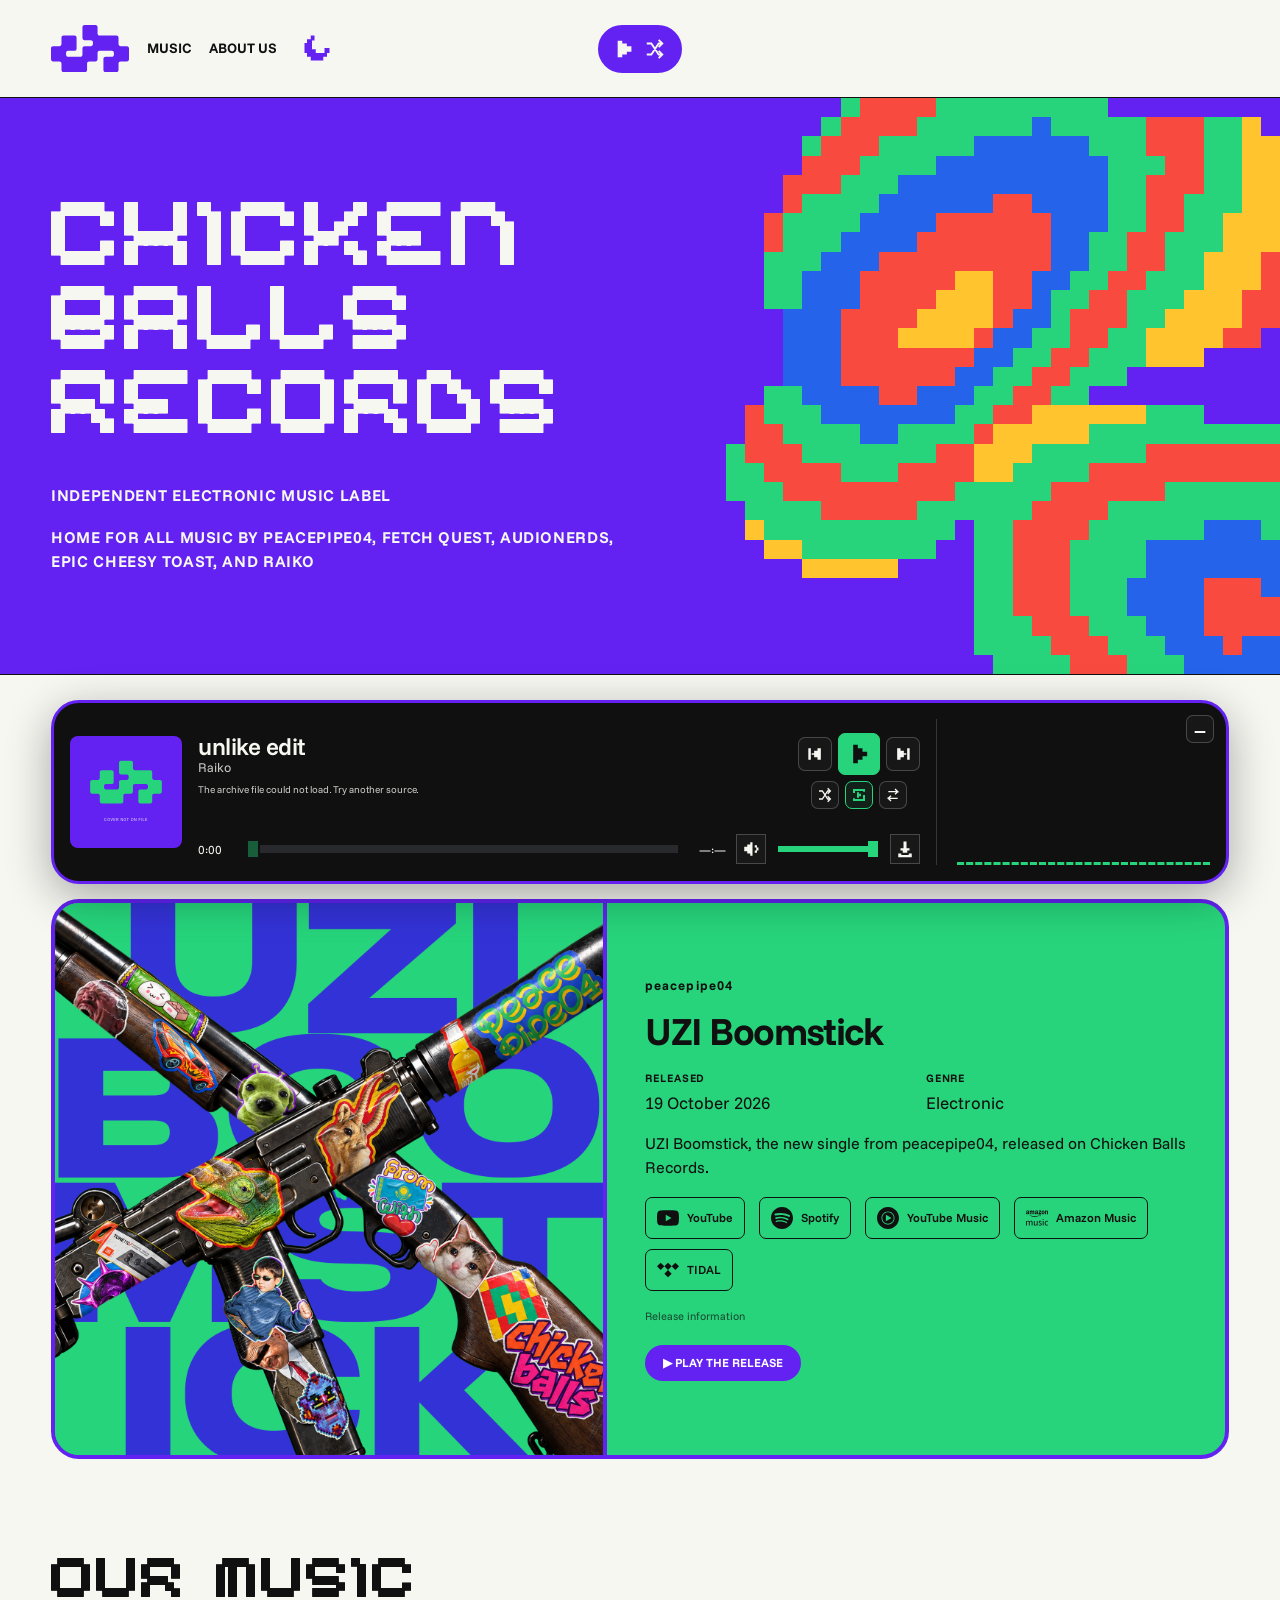
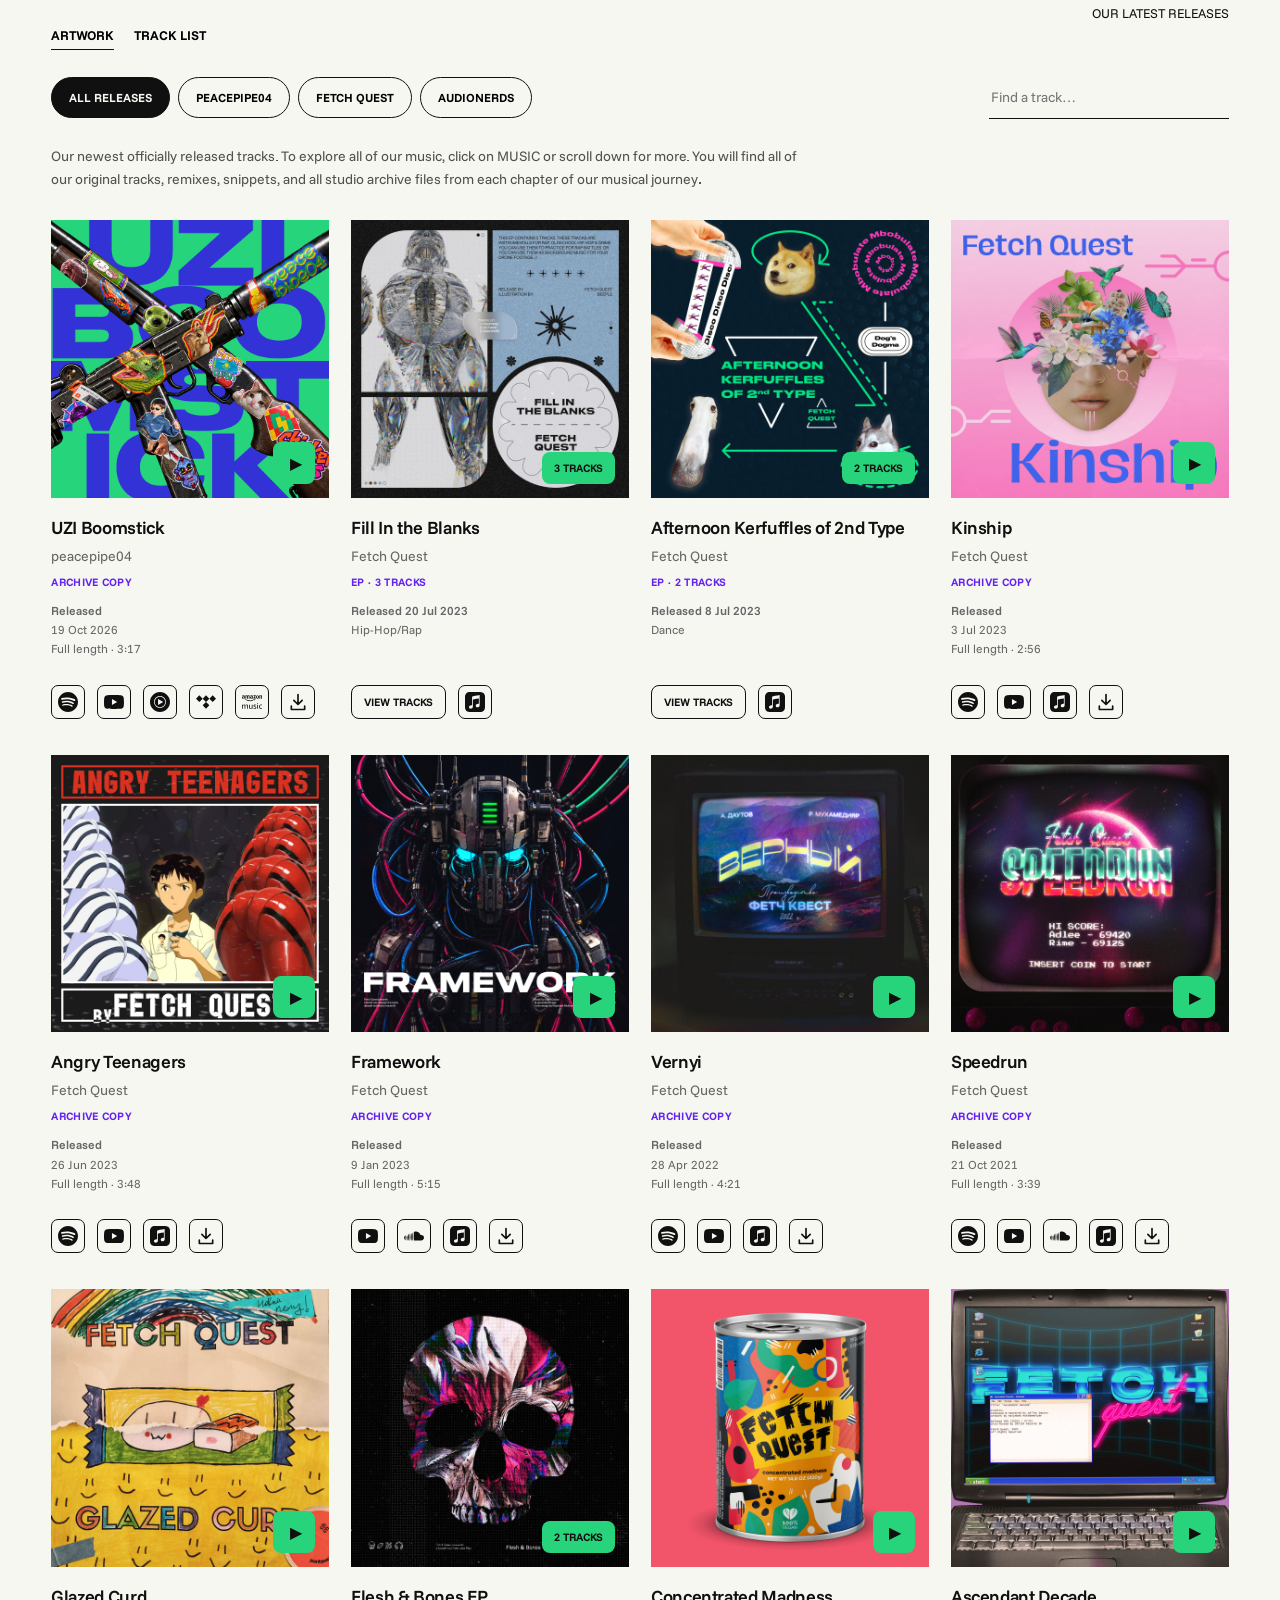
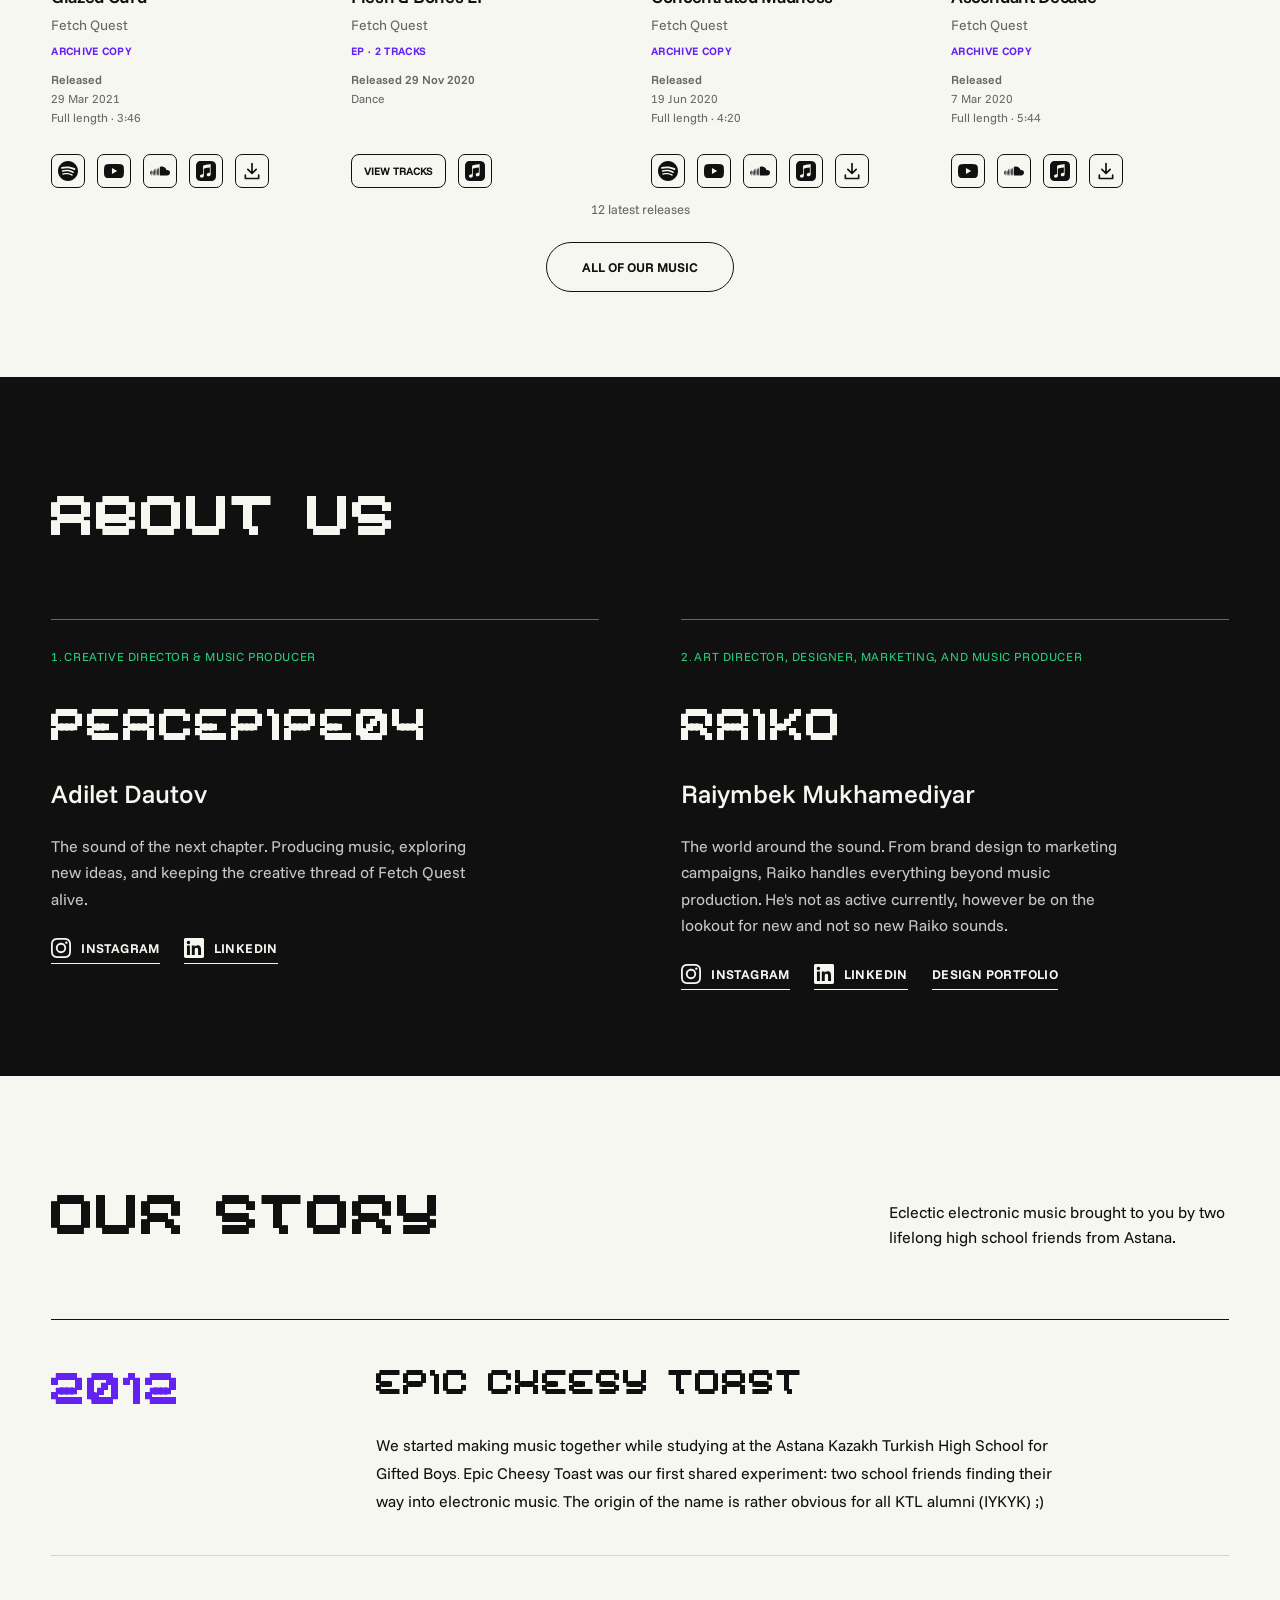
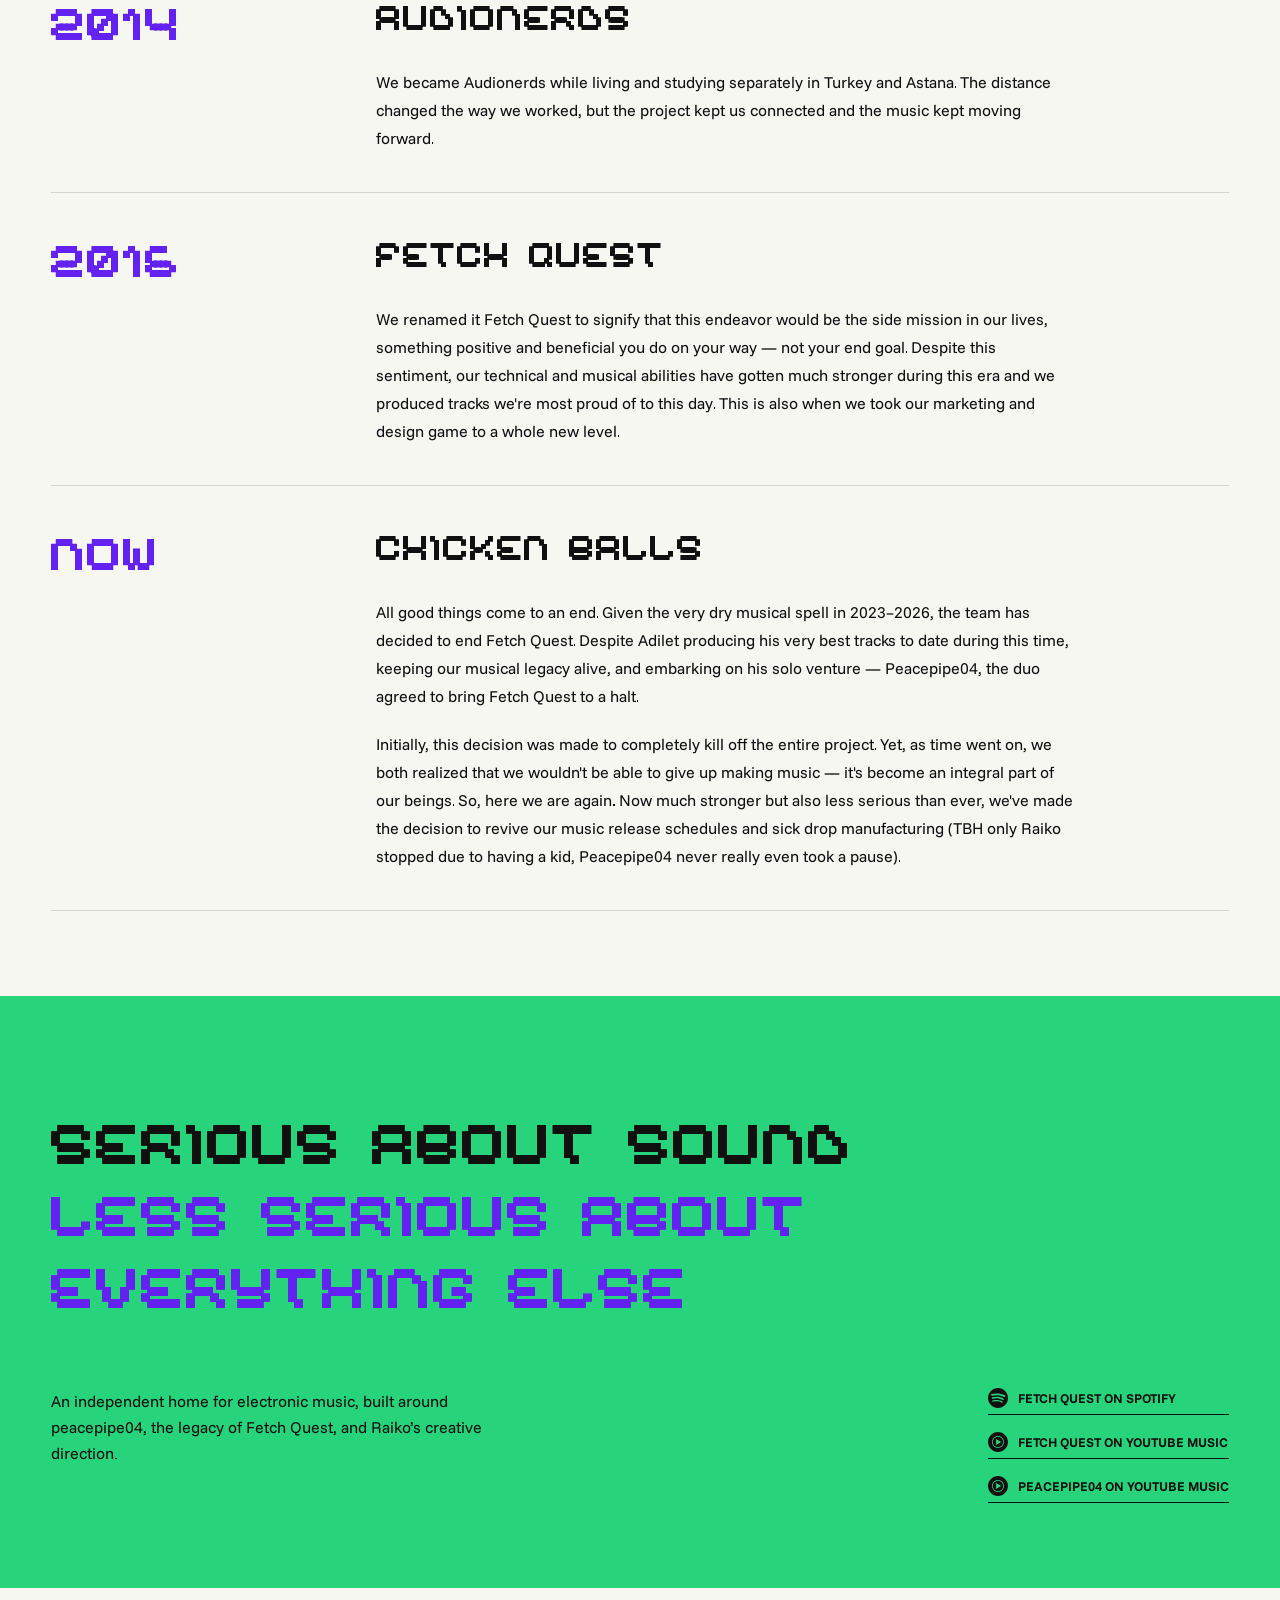
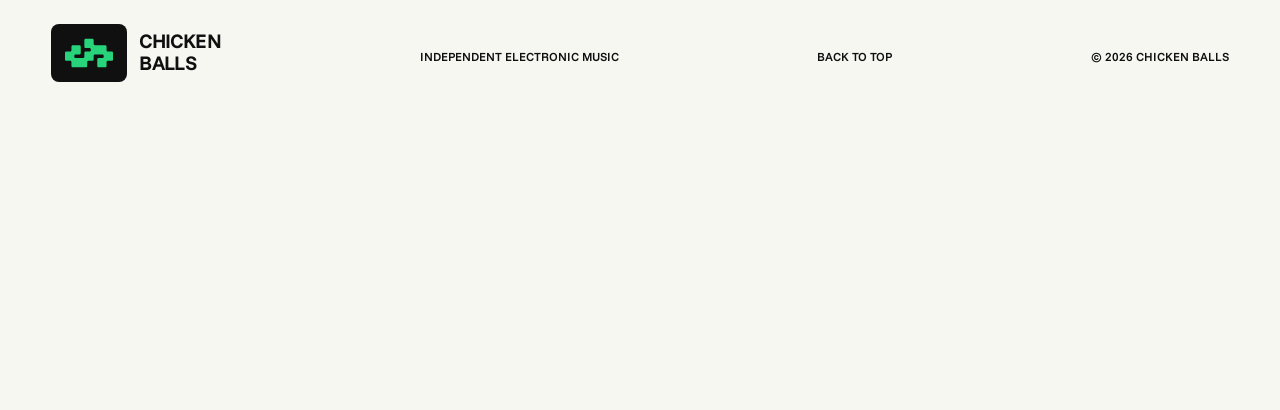
==== commit 4df71fb9: "Nudge upper visualizer bloom slightly down and left" ====
--- a/index.html
+++ b/index.html
@@ -8,4 +8,4 @@
 <div class="archive-heading"><h3>Our music</h3><span id="total-count"></span></div><div class="archive-controls"><div class="filters" role="group" aria-label="Filter artist"><button class="active" data-filter="All" aria-pressed="true">ALL MUSIC</button><button data-filter="peacepipe04" aria-pressed="false">PEACEPIPE04</button><button data-filter="Fetch Quest" aria-pressed="false">FETCH QUEST</button><button data-filter="Audionerds" aria-pressed="false">AUDIONERDS</button><button data-filter="Epic Cheesy Toast" aria-pressed="false">EPIC CHEESY TOAST</button><button data-filter="Raiko" aria-pressed="false">RAIKO</button><button data-filter="Unassigned" aria-pressed="false">STUDIO FILES</button></div><label class="search"><span class="sr-only">Search tracks</span><input id="search" type="search" placeholder="Find a track…"></label></div><p class="archive-note">Our newest officially released tracks. To explore all of our music, click on MUSIC or scroll down for more. You will find all of our original tracks, remixes, snippets, and all studio archive files from each chapter of our musical journey.</p><div class="list-header" aria-hidden="true"><span>TRACK / ARTIST</span><span>COLLECTION</span><span>LISTEN</span></div><div id="tracks"></div><p id="results-status" class="results-status" role="status" aria-live="polite"></p><a id="more" class="load-more" href="discography.html">ALL OF OUR MUSIC</a><noscript><p>Open the full catalogs on <a href="https://open.spotify.com/artist/2AsQITCEKRoMrBVx1sqJtX">Spotify</a> and <a href="https://music.youtube.com/@peacepipe04">YouTube Music</a>.</p></noscript></section>
 <section class="people" id="people"><div class="section-heading"><div><h2>About us</h2></div></div><div class="people-grid"><article><span class="role">1. CREATIVE DIRECTOR &amp; MUSIC PRODUCER</span><h3>peacepipe04</h3><p class="person-name">Adilet Dautov</p><p>The sound of the next chapter. Producing music, exploring new ideas, and keeping the creative thread of Fetch Quest alive.</p><div class="person-links"><a class="text-link" href="https://www.instagram.com/peacepipe04" target="_blank" rel="noopener" aria-label="Adilet Dautov on Instagram"><svg aria-hidden="true" viewBox="0 0 24 24" xmlns="http://www.w3.org/2000/svg"><title>Instagram</title><path d="M7.0301.084c-1.2768.0602-2.1487.264-2.911.5634-.7888.3075-1.4575.72-2.1228 1.3877-.6652.6677-1.075 1.3368-1.3802 2.127-.2954.7638-.4956 1.6365-.552 2.914-.0564 1.2775-.0689 1.6882-.0626 4.947.0062 3.2586.0206 3.6671.0825 4.9473.061 1.2765.264 2.1482.5635 2.9107.308.7889.72 1.4573 1.388 2.1228.6679.6655 1.3365 1.0743 2.1285 1.38.7632.295 1.6361.4961 2.9134.552 1.2773.056 1.6884.069 4.9462.0627 3.2578-.0062 3.668-.0207 4.9478-.0814 1.28-.0607 2.147-.2652 2.9098-.5633.7889-.3086 1.4578-.72 2.1228-1.3881.665-.6682 1.0745-1.3378 1.3795-2.1284.2957-.7632.4966-1.636.552-2.9124.056-1.2809.0692-1.6898.063-4.948-.0063-3.2583-.021-3.6668-.0817-4.9465-.0607-1.2797-.264-2.1487-.5633-2.9117-.3084-.7889-.72-1.4568-1.3876-2.1228C21.2982 1.33 20.628.9208 19.8378.6165 19.074.321 18.2017.1197 16.9244.0645 15.6471.0093 15.236-.005 11.977.0014 8.718.0076 8.31.0215 7.0301.0839m.1402 21.6932c-1.17-.0509-1.8053-.2453-2.2287-.408-.5606-.216-.96-.4771-1.3819-.895-.422-.4178-.6811-.8186-.9-1.378-.1644-.4234-.3624-1.058-.4171-2.228-.0595-1.2645-.072-1.6442-.079-4.848-.007-3.2037.0053-3.583.0607-4.848.05-1.169.2456-1.805.408-2.2282.216-.5613.4762-.96.895-1.3816.4188-.4217.8184-.6814 1.3783-.9003.423-.1651 1.0575-.3614 2.227-.4171 1.2655-.06 1.6447-.072 4.848-.079 3.2033-.007 3.5835.005 4.8495.0608 1.169.0508 1.8053.2445 2.228.408.5608.216.96.4754 1.3816.895.4217.4194.6816.8176.9005 1.3787.1653.4217.3617 1.056.4169 2.2263.0602 1.2655.0739 1.645.0796 4.848.0058 3.203-.0055 3.5834-.061 4.848-.051 1.17-.245 1.8055-.408 2.2294-.216.5604-.4763.96-.8954 1.3814-.419.4215-.8181.6811-1.3783.9-.4224.1649-1.0577.3617-2.2262.4174-1.2656.0595-1.6448.072-4.8493.079-3.2045.007-3.5825-.006-4.848-.0608M16.953 5.5864A1.44 1.44 0 1 0 18.39 4.144a1.44 1.44 0 0 0-1.437 1.4424M5.8385 12.012c.0067 3.4032 2.7706 6.1557 6.173 6.1493 3.4026-.0065 6.157-2.7701 6.1506-6.1733-.0065-3.4032-2.771-6.1565-6.174-6.1498-3.403.0067-6.156 2.771-6.1496 6.1738M8 12.0077a4 4 0 1 1 4.008 3.9921A3.9996 3.9996 0 0 1 8 12.0077"/></svg><span>INSTAGRAM</span></a><a class="text-link" href="https://www.linkedin.com/in/adilet-dautov-7aba1ba9/" target="_blank" rel="noopener" aria-label="Adilet Dautov on LinkedIn"><svg aria-hidden="true" viewBox="0 0 24 24" xmlns="http://www.w3.org/2000/svg"><title>LinkedIn</title><path d="M20.447 20.452h-3.554v-5.569c0-1.328-.027-3.037-1.852-3.037-1.853 0-2.136 1.445-2.136 2.939v5.667H9.351V9h3.414v1.561h.046c.477-.9 1.637-1.85 3.37-1.85 3.601 0 4.267 2.37 4.267 5.455v6.286zM5.337 7.433c-1.144 0-2.063-.926-2.063-2.065 0-1.138.92-2.063 2.063-2.063 1.14 0 2.064.925 2.064 2.063 0 1.139-.925 2.065-2.064 2.065zm1.782 13.019H3.555V9h3.564v11.452zM22.225 0H1.771C.792 0 0 .774 0 1.729v20.542C0 23.227.792 24 1.771 24h20.451C23.2 24 24 23.227 24 22.271V1.729C24 .774 23.2 0 22.222 0h.003z"/></svg><span>LINKEDIN</span></a></div></article><article><span class="role">2. ART DIRECTOR, DESIGNER, MARKETING, AND MUSIC PRODUCER</span><h3>Raiko</h3><p class="person-name">Raiymbek Mukhamediyar</p><p>The world around the sound. From brand design to marketing campaigns, Raiko handles everything beyond music production. He's not as active currently, however be on the lookout for new and not so new Raiko sounds.</p><div class="person-links"><a class="text-link" href="https://www.instagram.com/raiym.m" target="_blank" rel="noopener" aria-label="Raiymbek Mukhamediyar on Instagram"><svg aria-hidden="true" viewBox="0 0 24 24" xmlns="http://www.w3.org/2000/svg"><title>Instagram</title><path d="M7.0301.084c-1.2768.0602-2.1487.264-2.911.5634-.7888.3075-1.4575.72-2.1228 1.3877-.6652.6677-1.075 1.3368-1.3802 2.127-.2954.7638-.4956 1.6365-.552 2.914-.0564 1.2775-.0689 1.6882-.0626 4.947.0062 3.2586.0206 3.6671.0825 4.9473.061 1.2765.264 2.1482.5635 2.9107.308.7889.72 1.4573 1.388 2.1228.6679.6655 1.3365 1.0743 2.1285 1.38.7632.295 1.6361.4961 2.9134.552 1.2773.056 1.6884.069 4.9462.0627 3.2578-.0062 3.668-.0207 4.9478-.0814 1.28-.0607 2.147-.2652 2.9098-.5633.7889-.3086 1.4578-.72 2.1228-1.3881.665-.6682 1.0745-1.3378 1.3795-2.1284.2957-.7632.4966-1.636.552-2.9124.056-1.2809.0692-1.6898.063-4.948-.0063-3.2583-.021-3.6668-.0817-4.9465-.0607-1.2797-.264-2.1487-.5633-2.9117-.3084-.7889-.72-1.4568-1.3876-2.1228C21.2982 1.33 20.628.9208 19.8378.6165 19.074.321 18.2017.1197 16.9244.0645 15.6471.0093 15.236-.005 11.977.0014 8.718.0076 8.31.0215 7.0301.0839m.1402 21.6932c-1.17-.0509-1.8053-.2453-2.2287-.408-.5606-.216-.96-.4771-1.3819-.895-.422-.4178-.6811-.8186-.9-1.378-.1644-.4234-.3624-1.058-.4171-2.228-.0595-1.2645-.072-1.6442-.079-4.848-.007-3.2037.0053-3.583.0607-4.848.05-1.169.2456-1.805.408-2.2282.216-.5613.4762-.96.895-1.3816.4188-.4217.8184-.6814 1.3783-.9003.423-.1651 1.0575-.3614 2.227-.4171 1.2655-.06 1.6447-.072 4.848-.079 3.2033-.007 3.5835.005 4.8495.0608 1.169.0508 1.8053.2445 2.228.408.5608.216.96.4754 1.3816.895.4217.4194.6816.8176.9005 1.3787.1653.4217.3617 1.056.4169 2.2263.0602 1.2655.0739 1.645.0796 4.848.0058 3.203-.0055 3.5834-.061 4.848-.051 1.17-.245 1.8055-.408 2.2294-.216.5604-.4763.96-.8954 1.3814-.419.4215-.8181.6811-1.3783.9-.4224.1649-1.0577.3617-2.2262.4174-1.2656.0595-1.6448.072-4.8493.079-3.2045.007-3.5825-.006-4.848-.0608M16.953 5.5864A1.44 1.44 0 1 0 18.39 4.144a1.44 1.44 0 0 0-1.437 1.4424M5.8385 12.012c.0067 3.4032 2.7706 6.1557 6.173 6.1493 3.4026-.0065 6.157-2.7701 6.1506-6.1733-.0065-3.4032-2.771-6.1565-6.174-6.1498-3.403.0067-6.156 2.771-6.1496 6.1738M8 12.0077a4 4 0 1 1 4.008 3.9921A3.9996 3.9996 0 0 1 8 12.0077"/></svg><span>INSTAGRAM</span></a><a class="text-link" href="https://www.linkedin.com/in/raiymbek-mukhamediyar-2b030a120" target="_blank" rel="noopener" aria-label="Raiymbek Mukhamediyar on LinkedIn"><svg aria-hidden="true" viewBox="0 0 24 24" xmlns="http://www.w3.org/2000/svg"><title>LinkedIn</title><path d="M20.447 20.452h-3.554v-5.569c0-1.328-.027-3.037-1.852-3.037-1.853 0-2.136 1.445-2.136 2.939v5.667H9.351V9h3.414v1.561h.046c.477-.9 1.637-1.85 3.37-1.85 3.601 0 4.267 2.37 4.267 5.455v6.286zM5.337 7.433c-1.144 0-2.063-.926-2.063-2.065 0-1.138.92-2.063 2.063-2.063 1.14 0 2.064.925 2.064 2.063 0 1.139-.925 2.065-2.064 2.065zm1.782 13.019H3.555V9h3.564v11.452zM22.225 0H1.771C.792 0 0 .774 0 1.729v20.542C0 23.227.792 24 1.771 24h20.451C23.2 24 24 23.227 24 22.271V1.729C24 .774 23.2 0 22.222 0h.003z"/></svg><span>LINKEDIN</span></a><a class="text-link" href="https://raiymbek.framer.website/" target="_blank" rel="noopener" aria-label="Raiymbek Mukhamediyar design portfolio">DESIGN PORTFOLIO</a></div></article></div></section>
 <section class="history" id="history" aria-labelledby="history-title"><div class="section-heading"><div><h2 id="history-title">Our story</h2></div><p>Eclectic electronic music brought to you by two lifelong high school friends from Astana.</p></div><div class="history-timeline"><article><span class="history-year">2012</span><div><h3>Epic Cheesy Toast</h3><p>We started making music together while studying at the Astana Kazakh Turkish High School for Gifted Boys. Epic Cheesy Toast was our first shared experiment: two school friends finding their way into electronic music. The origin of the name is rather obvious for all KTL alumni (IYKYK) ;)</p></div></article><article><span class="history-year">2014</span><div><h3>Audionerds</h3><p>We became Audionerds while living and studying separately in Turkey and Astana. The distance changed the way we worked, but the project kept us connected and the music kept moving forward.</p></div></article><article><span class="history-year">2016</span><div><h3>Fetch Quest</h3><p>We renamed it Fetch Quest to signify that this endeavor would be the side mission in our lives, something positive and beneficial you do on your way — not your end goal. Despite this sentiment, our technical and musical abilities have gotten much stronger during this era and we produced tracks we're most proud of to this day. This is also when we took our marketing and design game to a whole new level.</p></div></article><article><span class="history-year">NOW</span><div><h3>Chicken Balls</h3><p>All good things come to an end. Given the very dry musical spell in 2023–2026, the team has decided to end Fetch Quest. Despite Adilet producing his very best tracks to date during this time, keeping our musical legacy alive, and embarking on his solo venture — Peacepipe04, the duo agreed to bring Fetch Quest to a halt.</p><p>Initially, this decision was made to completely kill off the entire project. Yet, as time went on, we both realized that we wouldn't be able to give up making music — it's become an integral part of our beings. So, here we are again. Now much stronger but also less serious than ever, we've made the decision to revive our music release schedules and sick drop manufacturing (TBH only Raiko stopped due to having a kid, Peacepipe04 never really even took a pause).</p></div></article></div></section><section class="label" id="label"><h2>Serious about sound<br><span>Less serious about<br>everything else</span></h2><div class="label-bottom"><p>An independent home for electronic music, built around peacepipe04, the legacy of Fetch Quest, and Raiko’s creative direction.</p><div class="platforms"><a href="https://open.spotify.com/artist/2AsQITCEKRoMrBVx1sqJtX" target="_blank" rel="noopener"><svg aria-hidden="true" viewBox="0 0 24 24" xmlns="http://www.w3.org/2000/svg"><title>Spotify</title><path d="M12 0C5.4 0 0 5.4 0 12s5.4 12 12 12 12-5.4 12-12S18.66 0 12 0zm5.521 17.34c-.24.359-.66.48-1.021.24-2.82-1.74-6.36-2.101-10.561-1.141-.418.122-.779-.179-.899-.539-.12-.421.18-.78.54-.9 4.56-1.021 8.52-.6 11.64 1.32.42.18.479.659.301 1.02zm1.44-3.3c-.301.42-.841.6-1.262.3-3.239-1.98-8.159-2.58-11.939-1.38-.479.12-1.02-.12-1.14-.6-.12-.48.12-1.021.6-1.141C9.6 9.9 15 10.561 18.72 12.84c.361.181.54.78.241 1.2zm.12-3.36C15.24 8.4 8.82 8.16 5.16 9.301c-.6.179-1.2-.181-1.38-.721-.18-.601.18-1.2.72-1.381 4.26-1.26 11.28-1.02 15.721 1.621.539.3.719 1.02.419 1.56-.299.421-1.02.599-1.559.3z"/></svg><span>FETCH QUEST ON SPOTIFY</span></a><a href="https://music.youtube.com/channel/UCbsrG1acdU33Q5pCnoHk4Yw" target="_blank" rel="noopener"><svg aria-hidden="true" viewBox="0 0 24 24" xmlns="http://www.w3.org/2000/svg"><title>YouTube Music</title><path d="M12 0C5.376 0 0 5.376 0 12s5.376 12 12 12 12-5.376 12-12S18.624 0 12 0zm0 19.104c-3.924 0-7.104-3.18-7.104-7.104S8.076 4.896 12 4.896s7.104 3.18 7.104 7.104-3.18 7.104-7.104 7.104zm0-13.332c-3.432 0-6.228 2.796-6.228 6.228S8.568 18.228 12 18.228s6.228-2.796 6.228-6.228S15.432 5.772 12 5.772zM9.684 15.54V8.46L15.816 12l-6.132 3.54z"/></svg><span>FETCH QUEST ON YOUTUBE MUSIC</span></a><a href="https://music.youtube.com/@peacepipe04" target="_blank" rel="noopener"><svg aria-hidden="true" viewBox="0 0 24 24" xmlns="http://www.w3.org/2000/svg"><title>YouTube Music</title><path d="M12 0C5.376 0 0 5.376 0 12s5.376 12 12 12 12-5.376 12-12S18.624 0 12 0zm0 19.104c-3.924 0-7.104-3.18-7.104-7.104S8.076 4.896 12 4.896s7.104 3.18 7.104 7.104-3.18 7.104-7.104 7.104zm0-13.332c-3.432 0-6.228 2.796-6.228 6.228S8.568 18.228 12 18.228s6.228-2.796 6.228-6.228S15.432 5.772 12 5.772zM9.684 15.54V8.46L15.816 12l-6.132 3.54z"/></svg><span>PEACEPIPE04 ON YOUTUBE MUSIC</span></a></div></div></section></main>
-<footer><a class="wordmark" href="#top"><img class="brand-symbol" src="assets/chicken-balls-logo.svg?v=6939a4829fbb" alt=""><span class="brand-name">CHICKEN<br>BALLS</span></a><span>INDEPENDENT ELECTRONIC MUSIC</span><a href="#top">BACK TO TOP</a><span>© <span id="year">2026</span> CHICKEN BALLS</span></footer><script src="catalog.js?v=e4ac65f9c46b"></script><script src="artwork.js?v=73d5e56d52cf"></script><script src="catalog-tools.js?v=3ba21516ba80"></script><script src="platform-icons.js?v=7972b5b67f4c"></script><script src="release-groups.js?v=684c57c96e1e"></script><script src="app.js?v=90c67927ff67"></script><script src="player.js?v=525d32bf2590"></script><script src="floating-player.js?v=1da1b9b3c360"></script><script src="site-enhancements.js?v=4034faf7898a"></script><script src="latest-release.js?v=5b8973f147f7"></script><script src="release-player.js?v=3616f842eef4"></script><script src="player-scrubber.js?v=312efe061540"></script><script src="streaming-links.js?v=ffabb229e06c"></script><script src="navigation.js?v=997185ebb4bf"></script><script src="hero-mosaic.js?v=f567050d134f"></script></body></html>+<footer><a class="wordmark" href="#top"><img class="brand-symbol" src="assets/chicken-balls-logo.svg?v=6939a4829fbb" alt=""><span class="brand-name">CHICKEN<br>BALLS</span></a><span>INDEPENDENT ELECTRONIC MUSIC</span><a href="#top">BACK TO TOP</a><span>© <span id="year">2026</span> CHICKEN BALLS</span></footer><script src="catalog.js?v=e4ac65f9c46b"></script><script src="artwork.js?v=73d5e56d52cf"></script><script src="catalog-tools.js?v=3ba21516ba80"></script><script src="platform-icons.js?v=7972b5b67f4c"></script><script src="release-groups.js?v=684c57c96e1e"></script><script src="app.js?v=90c67927ff67"></script><script src="player.js?v=525d32bf2590"></script><script src="floating-player.js?v=1da1b9b3c360"></script><script src="site-enhancements.js?v=4034faf7898a"></script><script src="latest-release.js?v=5b8973f147f7"></script><script src="release-player.js?v=3616f842eef4"></script><script src="player-scrubber.js?v=312efe061540"></script><script src="streaming-links.js?v=ffabb229e06c"></script><script src="navigation.js?v=997185ebb4bf"></script><script src="hero-mosaic.js?v=feb244a5f8f2"></script></body></html>
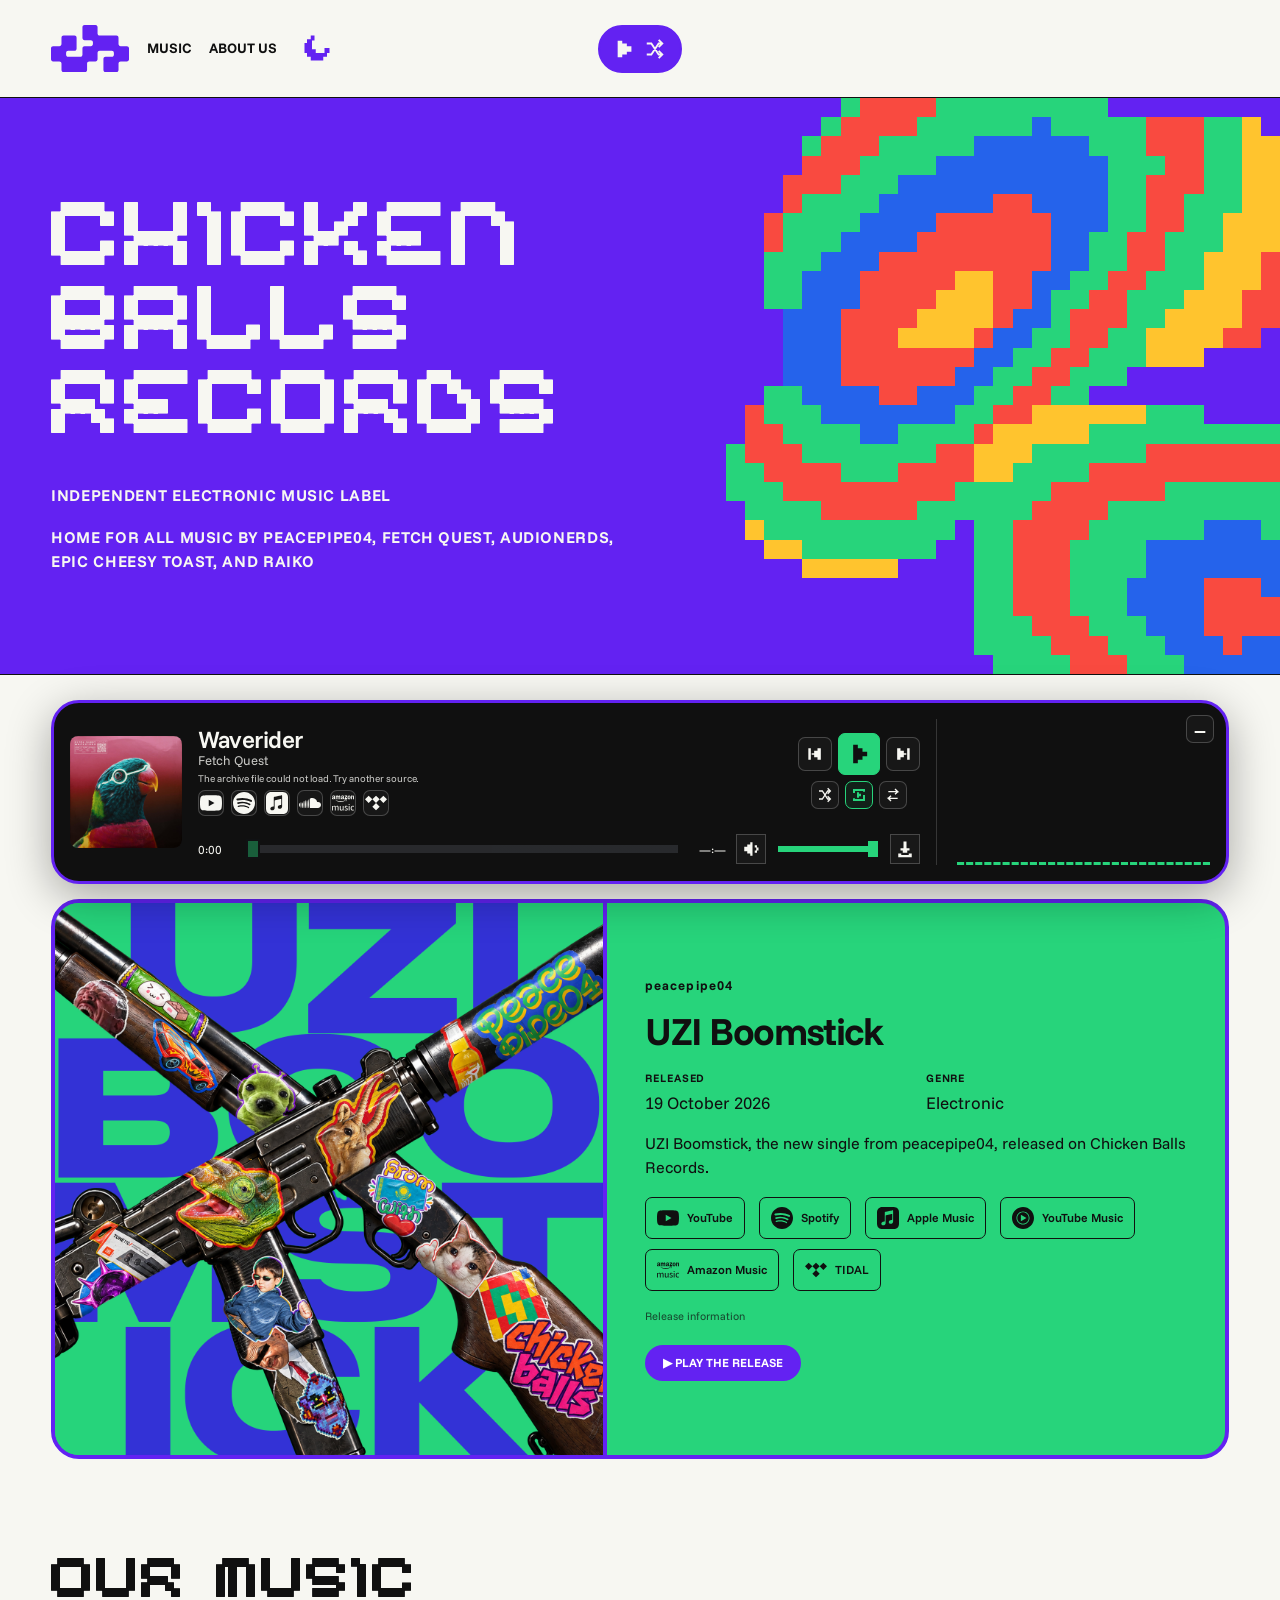
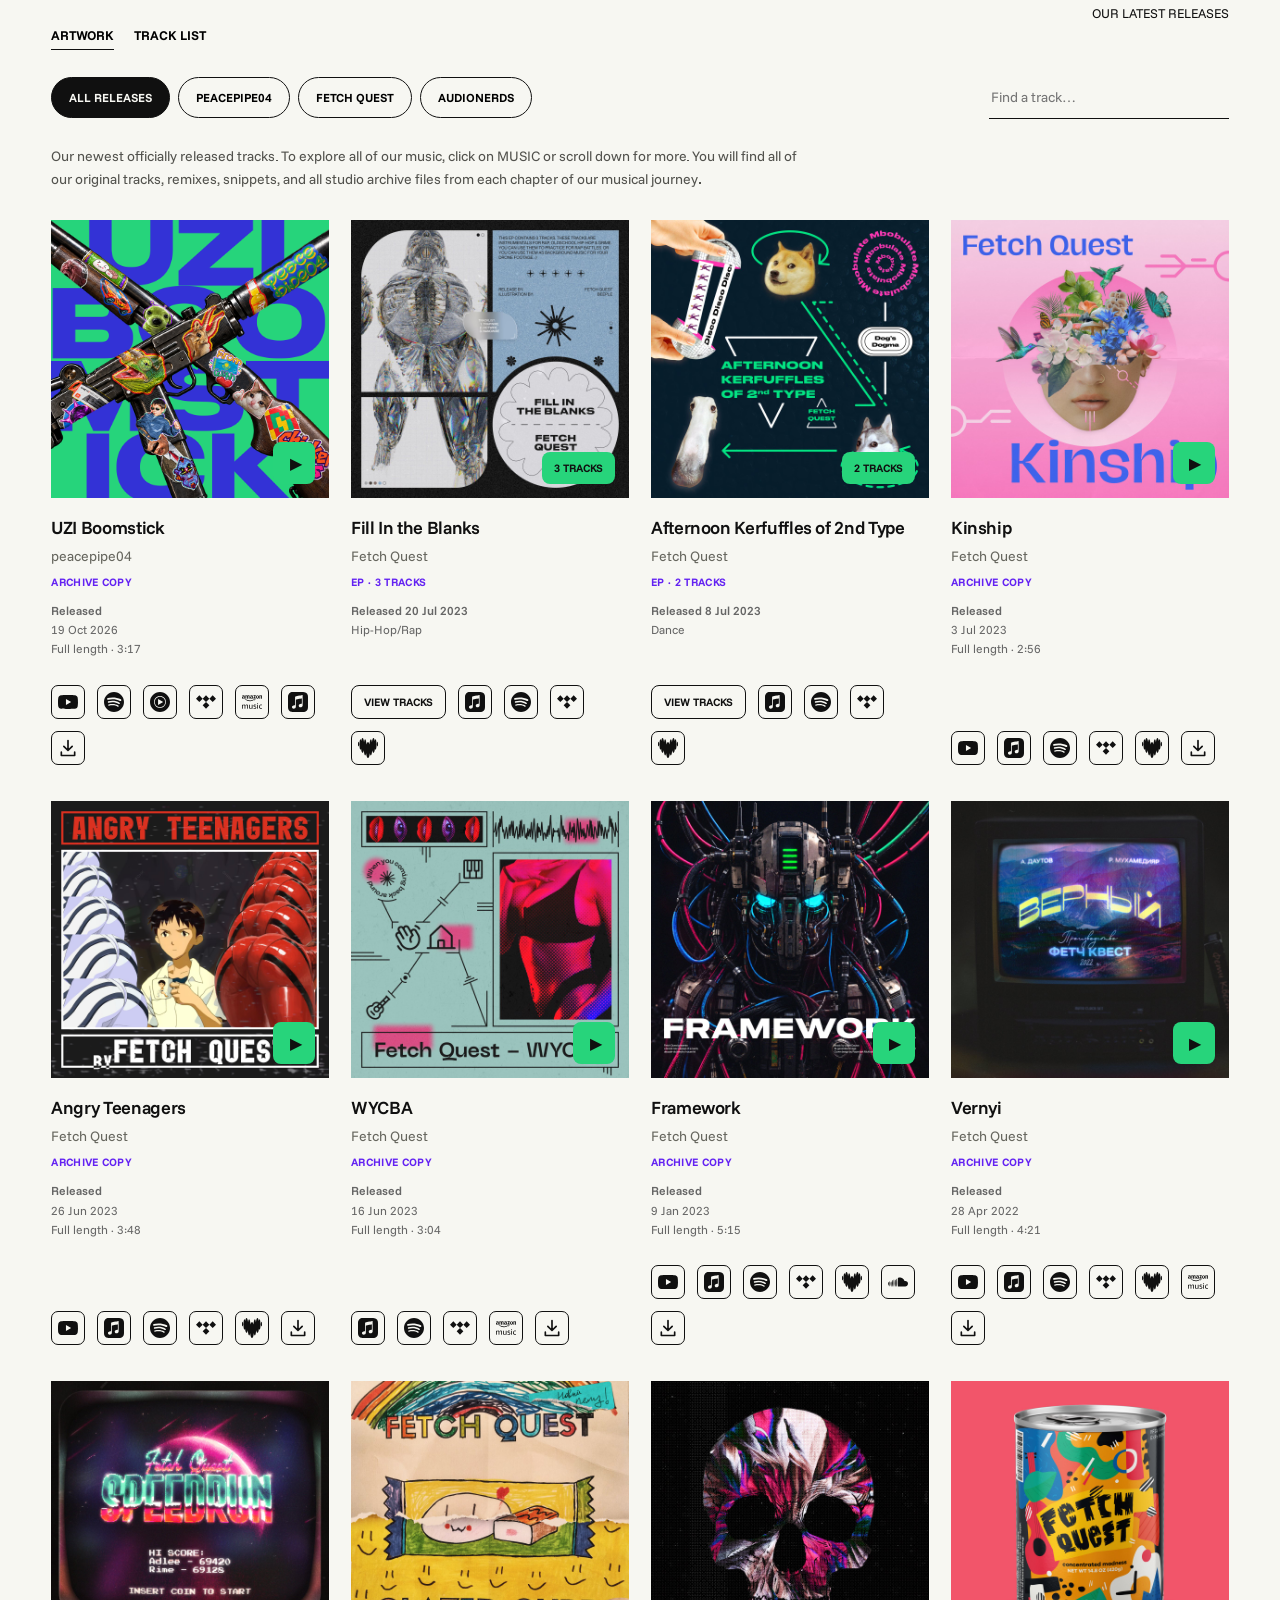
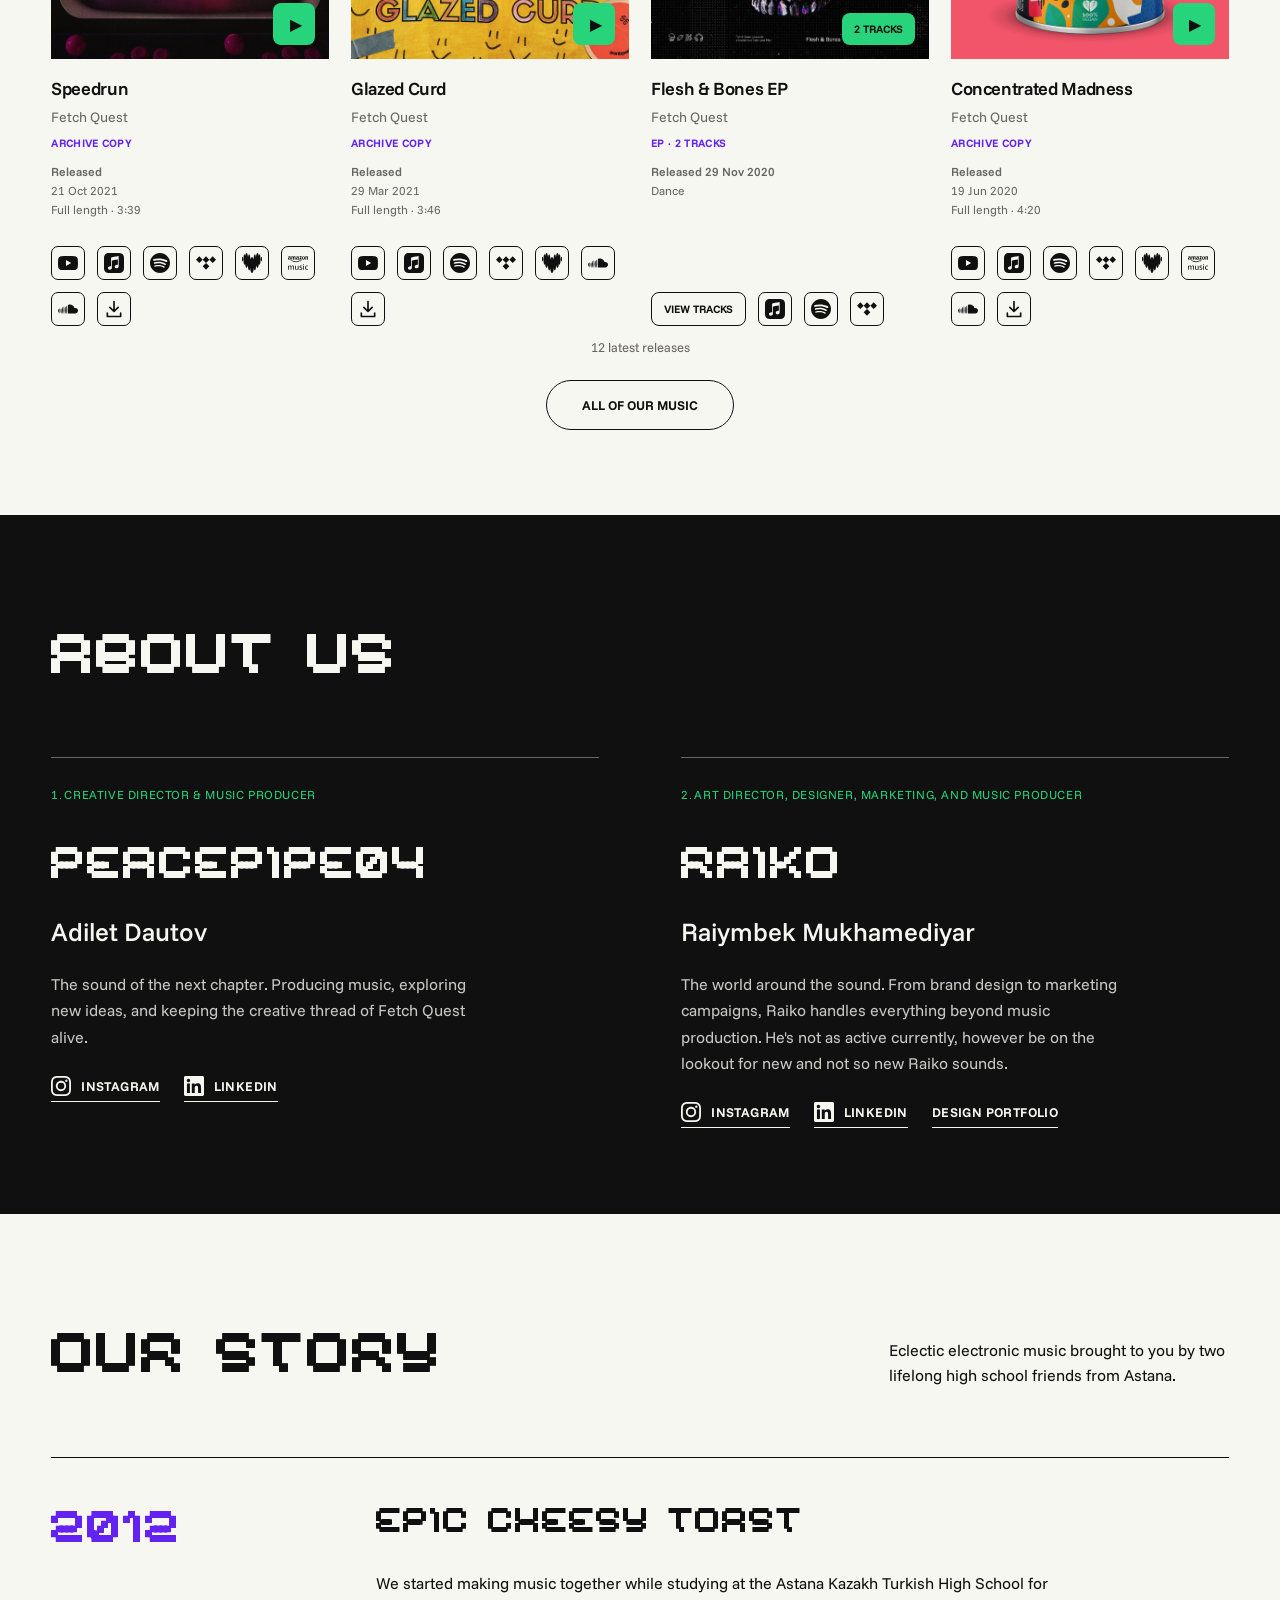
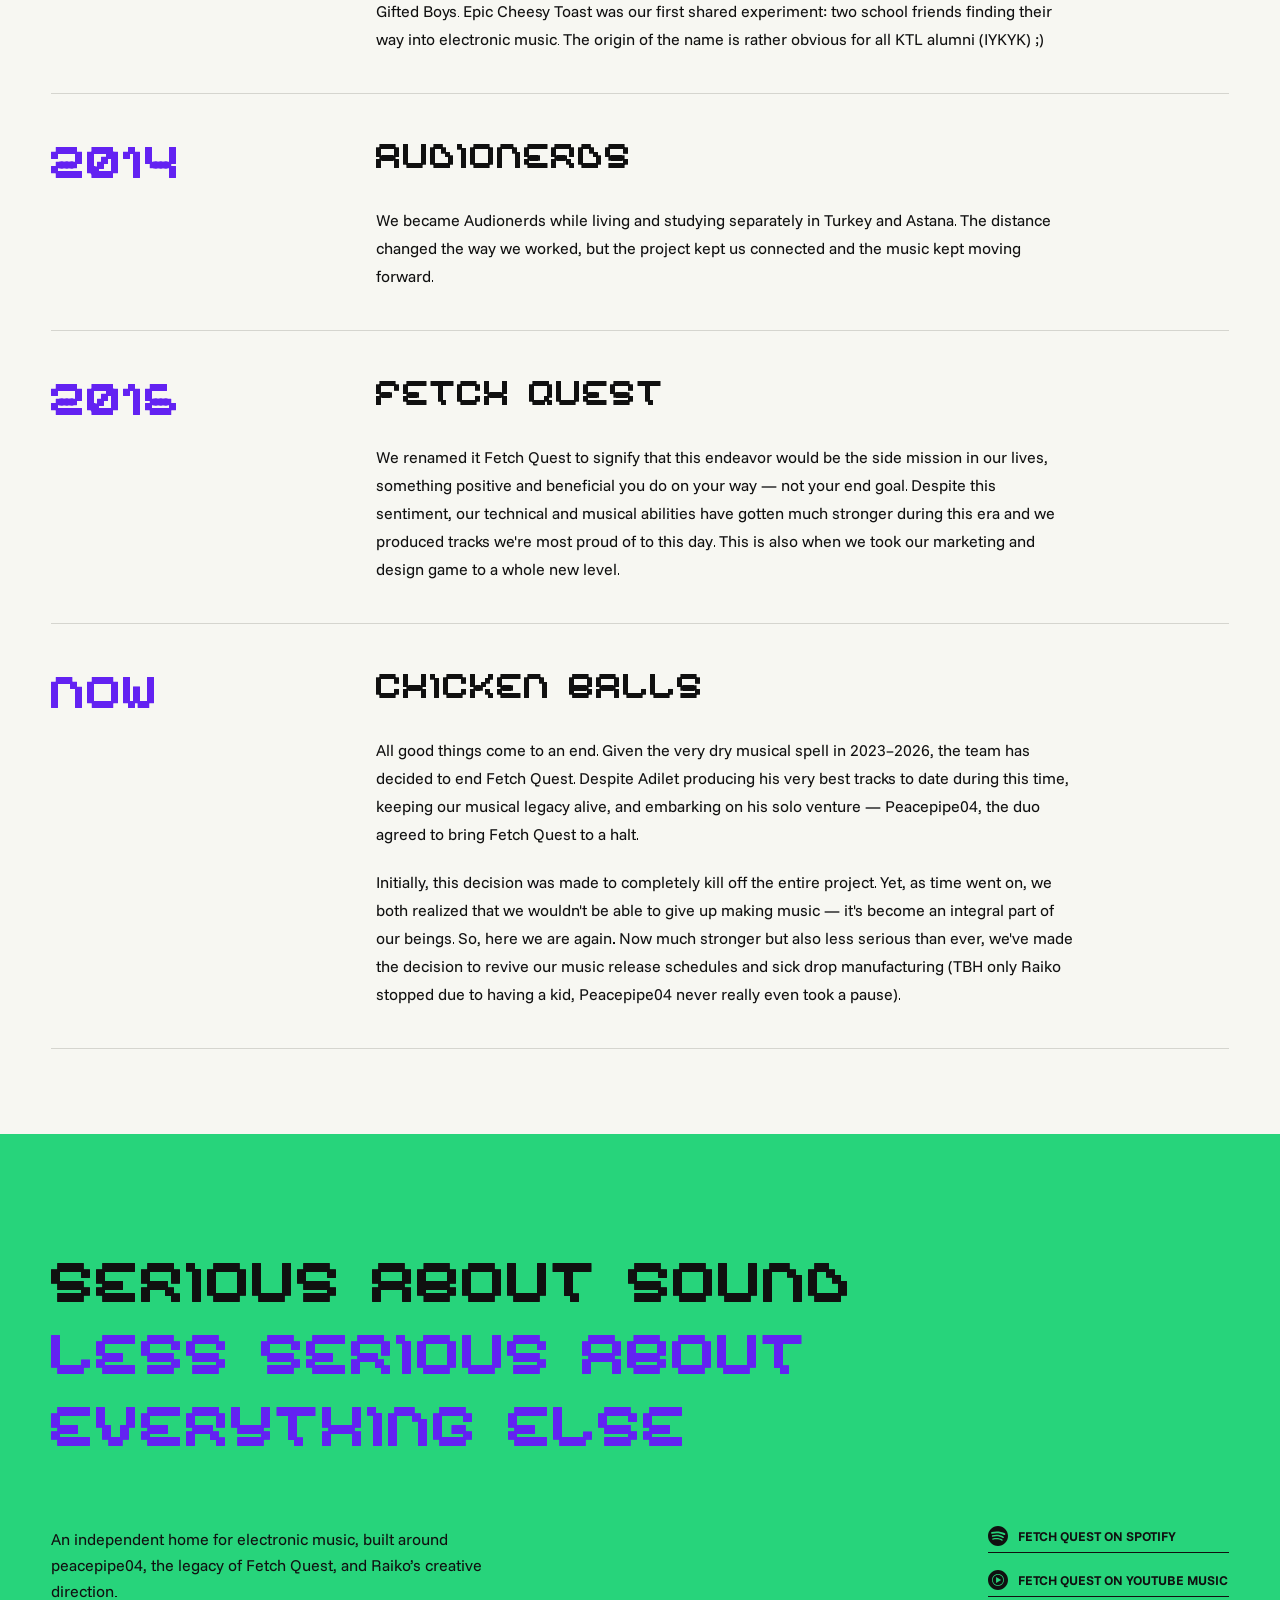
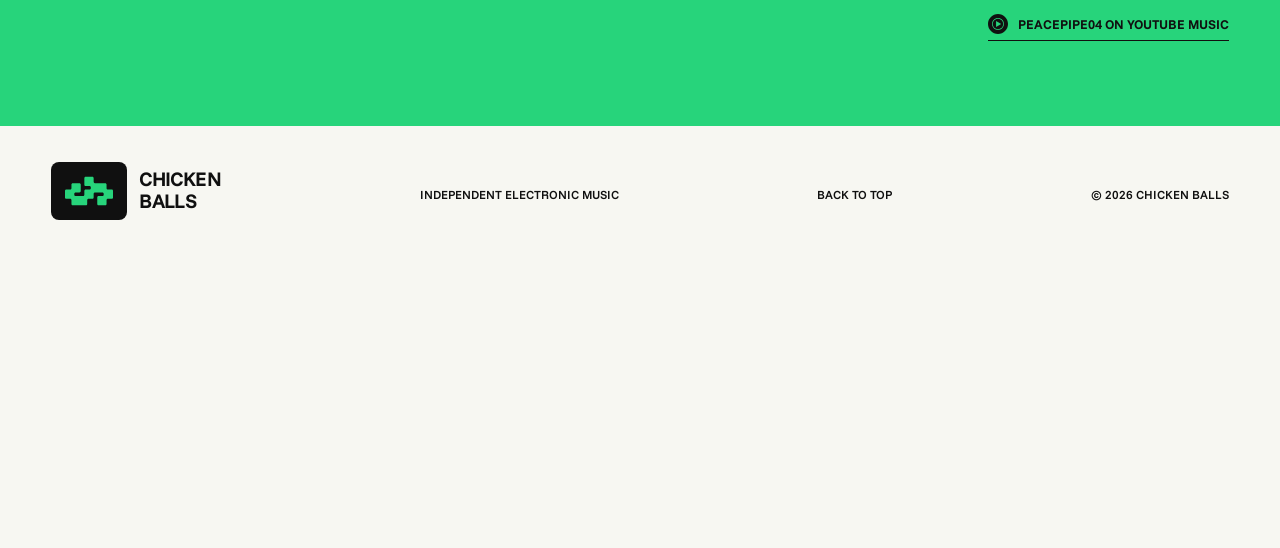
==== commit 0afa9ce7: "Compact mobile visualizers below the title and refresh verified release links" ====
--- a/index.html
+++ b/index.html
@@ -1,5 +1,5 @@
 <!doctype html>
-<html lang="en"><head><meta charset="utf-8"><meta name="viewport" content="width=device-width, initial-scale=1"><meta name="referrer" content="strict-origin-when-cross-origin"><meta name="theme-color" content="#6322f2"><meta name="description" content="Chicken Balls — an independent electronic music label. Explore peacepipe04, the Fetch Quest archive, and the creative direction of Raiko."><title>Chicken Balls — Independent electronic music</title><link rel="stylesheet" href="style.css?v=0e05058e1697"><link rel="stylesheet" href="music-updates.css?v=264921c4ed99"><link rel="stylesheet" href="artwork-layout.css?v=a13fa902a957"><link rel="stylesheet" href="zenyt.css?v=a82aa2917c0f"><link rel="stylesheet" href="archive.css?v=46d4344c7d3b"><link rel="stylesheet" href="floating-player.css?v=11b12157ee65"><link rel="stylesheet" href="compact-player.css?v=e9a498d72b85"><link rel="stylesheet" href="site-enhancements.css?v=86eee51b4c34"><link rel="stylesheet" href="release-player.css?v=696f92ced68b"><link rel="stylesheet" href="player-balance.css?v=326f688c9946"><link rel="preload" href="assets/fonts/ChickenBallsFont.ttf?v=d32ab66d446a" as="font" type="font/ttf" crossorigin><link rel="stylesheet" href="player-refinements.css?v=3584739a7eab"><link rel="icon" href="favicon.svg?v=6939a4829fbb"><link rel="stylesheet" href="about-updates.css?v=d195edd1bab8"><link rel="stylesheet" href="streaming-links.css?v=bbf9d5753bc1"><link rel="stylesheet" href="discography.css?v=de3d8017a100"><link rel="stylesheet" href="hero-mosaic.css?v=660a48881dac"><link rel="stylesheet" href="editorial-updates.css?v=4e9c9c4b3dc9"></head>
+<html lang="en"><head><meta charset="utf-8"><meta name="viewport" content="width=device-width, initial-scale=1"><meta name="referrer" content="strict-origin-when-cross-origin"><meta name="theme-color" content="#6322f2"><meta name="description" content="Chicken Balls — an independent electronic music label. Explore peacepipe04, the Fetch Quest archive, and the creative direction of Raiko."><title>Chicken Balls — Independent electronic music</title><link rel="stylesheet" href="style.css?v=0e05058e1697"><link rel="stylesheet" href="music-updates.css?v=264921c4ed99"><link rel="stylesheet" href="artwork-layout.css?v=a13fa902a957"><link rel="stylesheet" href="zenyt.css?v=a82aa2917c0f"><link rel="stylesheet" href="archive.css?v=46d4344c7d3b"><link rel="stylesheet" href="floating-player.css?v=11b12157ee65"><link rel="stylesheet" href="compact-player.css?v=e9a498d72b85"><link rel="stylesheet" href="site-enhancements.css?v=86eee51b4c34"><link rel="stylesheet" href="release-player.css?v=696f92ced68b"><link rel="stylesheet" href="player-balance.css?v=326f688c9946"><link rel="preload" href="assets/fonts/ChickenBallsFont.ttf?v=d32ab66d446a" as="font" type="font/ttf" crossorigin><link rel="stylesheet" href="player-refinements.css?v=3584739a7eab"><link rel="icon" href="favicon.svg?v=6939a4829fbb"><link rel="stylesheet" href="about-updates.css?v=d195edd1bab8"><link rel="stylesheet" href="streaming-links.css?v=bbf9d5753bc1"><link rel="stylesheet" href="discography.css?v=de3d8017a100"><link rel="stylesheet" href="hero-mosaic.css?v=288f65220d61"><link rel="stylesheet" href="editorial-updates.css?v=152810400168"></head>
 <body data-page="home"><a class="skip" href="#music">Skip to music</a>
 <header><a class="wordmark" href="#top" aria-label="Chicken Balls home"><img class="brand-symbol" src="assets/chicken-balls-logo-purple.svg?v=69ef0edc38bc" alt=""></a><nav aria-label="Main navigation"><a href="discography.html">MUSIC</a><a href="#people">ABOUT US</a></nav></header>
 <section class="listening-room" aria-label="Music player" id="listening-room"><div class="now-playing"><span class="eyebrow">ON THE DECK</span><div><h3 id="playing-title">generic indie pop song</h3><p id="playing-artist">peacepipe04</p></div><p id="player-status" role="status" aria-live="polite">Press play to listen here.</p><div class="player-actions"><button id="audio-mode" hidden aria-pressed="false">ARCHIVE AUDIO</button><button id="soundcloud-mode" hidden aria-pressed="false">SOUNDCLOUD</button><button id="youtube-mode" class="active" aria-pressed="true">YOUTUBE</button><button id="spotify-mode" hidden aria-pressed="false">SPOTIFY</button><a id="original-track" href="https://music.youtube.com/watch?v=oasfLfWYgTo" target="_blank" rel="noopener">OPEN ORIGINAL</a></div></div><div class="player-screen"><div id="youtube-player"></div></div></section>
@@ -8,4 +8,4 @@
 <div class="archive-heading"><h3>Our music</h3><span id="total-count"></span></div><div class="archive-controls"><div class="filters" role="group" aria-label="Filter artist"><button class="active" data-filter="All" aria-pressed="true">ALL MUSIC</button><button data-filter="peacepipe04" aria-pressed="false">PEACEPIPE04</button><button data-filter="Fetch Quest" aria-pressed="false">FETCH QUEST</button><button data-filter="Audionerds" aria-pressed="false">AUDIONERDS</button><button data-filter="Epic Cheesy Toast" aria-pressed="false">EPIC CHEESY TOAST</button><button data-filter="Raiko" aria-pressed="false">RAIKO</button><button data-filter="Unassigned" aria-pressed="false">STUDIO FILES</button></div><label class="search"><span class="sr-only">Search tracks</span><input id="search" type="search" placeholder="Find a track…"></label></div><p class="archive-note">Our newest officially released tracks. To explore all of our music, click on MUSIC or scroll down for more. You will find all of our original tracks, remixes, snippets, and all studio archive files from each chapter of our musical journey.</p><div class="list-header" aria-hidden="true"><span>TRACK / ARTIST</span><span>COLLECTION</span><span>LISTEN</span></div><div id="tracks"></div><p id="results-status" class="results-status" role="status" aria-live="polite"></p><a id="more" class="load-more" href="discography.html">ALL OF OUR MUSIC</a><noscript><p>Open the full catalogs on <a href="https://open.spotify.com/artist/2AsQITCEKRoMrBVx1sqJtX">Spotify</a> and <a href="https://music.youtube.com/@peacepipe04">YouTube Music</a>.</p></noscript></section>
 <section class="people" id="people"><div class="section-heading"><div><h2>About us</h2></div></div><div class="people-grid"><article><span class="role">1. CREATIVE DIRECTOR &amp; MUSIC PRODUCER</span><h3>peacepipe04</h3><p class="person-name">Adilet Dautov</p><p>The sound of the next chapter. Producing music, exploring new ideas, and keeping the creative thread of Fetch Quest alive.</p><div class="person-links"><a class="text-link" href="https://www.instagram.com/peacepipe04" target="_blank" rel="noopener" aria-label="Adilet Dautov on Instagram"><svg aria-hidden="true" viewBox="0 0 24 24" xmlns="http://www.w3.org/2000/svg"><title>Instagram</title><path d="M7.0301.084c-1.2768.0602-2.1487.264-2.911.5634-.7888.3075-1.4575.72-2.1228 1.3877-.6652.6677-1.075 1.3368-1.3802 2.127-.2954.7638-.4956 1.6365-.552 2.914-.0564 1.2775-.0689 1.6882-.0626 4.947.0062 3.2586.0206 3.6671.0825 4.9473.061 1.2765.264 2.1482.5635 2.9107.308.7889.72 1.4573 1.388 2.1228.6679.6655 1.3365 1.0743 2.1285 1.38.7632.295 1.6361.4961 2.9134.552 1.2773.056 1.6884.069 4.9462.0627 3.2578-.0062 3.668-.0207 4.9478-.0814 1.28-.0607 2.147-.2652 2.9098-.5633.7889-.3086 1.4578-.72 2.1228-1.3881.665-.6682 1.0745-1.3378 1.3795-2.1284.2957-.7632.4966-1.636.552-2.9124.056-1.2809.0692-1.6898.063-4.948-.0063-3.2583-.021-3.6668-.0817-4.9465-.0607-1.2797-.264-2.1487-.5633-2.9117-.3084-.7889-.72-1.4568-1.3876-2.1228C21.2982 1.33 20.628.9208 19.8378.6165 19.074.321 18.2017.1197 16.9244.0645 15.6471.0093 15.236-.005 11.977.0014 8.718.0076 8.31.0215 7.0301.0839m.1402 21.6932c-1.17-.0509-1.8053-.2453-2.2287-.408-.5606-.216-.96-.4771-1.3819-.895-.422-.4178-.6811-.8186-.9-1.378-.1644-.4234-.3624-1.058-.4171-2.228-.0595-1.2645-.072-1.6442-.079-4.848-.007-3.2037.0053-3.583.0607-4.848.05-1.169.2456-1.805.408-2.2282.216-.5613.4762-.96.895-1.3816.4188-.4217.8184-.6814 1.3783-.9003.423-.1651 1.0575-.3614 2.227-.4171 1.2655-.06 1.6447-.072 4.848-.079 3.2033-.007 3.5835.005 4.8495.0608 1.169.0508 1.8053.2445 2.228.408.5608.216.96.4754 1.3816.895.4217.4194.6816.8176.9005 1.3787.1653.4217.3617 1.056.4169 2.2263.0602 1.2655.0739 1.645.0796 4.848.0058 3.203-.0055 3.5834-.061 4.848-.051 1.17-.245 1.8055-.408 2.2294-.216.5604-.4763.96-.8954 1.3814-.419.4215-.8181.6811-1.3783.9-.4224.1649-1.0577.3617-2.2262.4174-1.2656.0595-1.6448.072-4.8493.079-3.2045.007-3.5825-.006-4.848-.0608M16.953 5.5864A1.44 1.44 0 1 0 18.39 4.144a1.44 1.44 0 0 0-1.437 1.4424M5.8385 12.012c.0067 3.4032 2.7706 6.1557 6.173 6.1493 3.4026-.0065 6.157-2.7701 6.1506-6.1733-.0065-3.4032-2.771-6.1565-6.174-6.1498-3.403.0067-6.156 2.771-6.1496 6.1738M8 12.0077a4 4 0 1 1 4.008 3.9921A3.9996 3.9996 0 0 1 8 12.0077"/></svg><span>INSTAGRAM</span></a><a class="text-link" href="https://www.linkedin.com/in/adilet-dautov-7aba1ba9/" target="_blank" rel="noopener" aria-label="Adilet Dautov on LinkedIn"><svg aria-hidden="true" viewBox="0 0 24 24" xmlns="http://www.w3.org/2000/svg"><title>LinkedIn</title><path d="M20.447 20.452h-3.554v-5.569c0-1.328-.027-3.037-1.852-3.037-1.853 0-2.136 1.445-2.136 2.939v5.667H9.351V9h3.414v1.561h.046c.477-.9 1.637-1.85 3.37-1.85 3.601 0 4.267 2.37 4.267 5.455v6.286zM5.337 7.433c-1.144 0-2.063-.926-2.063-2.065 0-1.138.92-2.063 2.063-2.063 1.14 0 2.064.925 2.064 2.063 0 1.139-.925 2.065-2.064 2.065zm1.782 13.019H3.555V9h3.564v11.452zM22.225 0H1.771C.792 0 0 .774 0 1.729v20.542C0 23.227.792 24 1.771 24h20.451C23.2 24 24 23.227 24 22.271V1.729C24 .774 23.2 0 22.222 0h.003z"/></svg><span>LINKEDIN</span></a></div></article><article><span class="role">2. ART DIRECTOR, DESIGNER, MARKETING, AND MUSIC PRODUCER</span><h3>Raiko</h3><p class="person-name">Raiymbek Mukhamediyar</p><p>The world around the sound. From brand design to marketing campaigns, Raiko handles everything beyond music production. He's not as active currently, however be on the lookout for new and not so new Raiko sounds.</p><div class="person-links"><a class="text-link" href="https://www.instagram.com/raiym.m" target="_blank" rel="noopener" aria-label="Raiymbek Mukhamediyar on Instagram"><svg aria-hidden="true" viewBox="0 0 24 24" xmlns="http://www.w3.org/2000/svg"><title>Instagram</title><path d="M7.0301.084c-1.2768.0602-2.1487.264-2.911.5634-.7888.3075-1.4575.72-2.1228 1.3877-.6652.6677-1.075 1.3368-1.3802 2.127-.2954.7638-.4956 1.6365-.552 2.914-.0564 1.2775-.0689 1.6882-.0626 4.947.0062 3.2586.0206 3.6671.0825 4.9473.061 1.2765.264 2.1482.5635 2.9107.308.7889.72 1.4573 1.388 2.1228.6679.6655 1.3365 1.0743 2.1285 1.38.7632.295 1.6361.4961 2.9134.552 1.2773.056 1.6884.069 4.9462.0627 3.2578-.0062 3.668-.0207 4.9478-.0814 1.28-.0607 2.147-.2652 2.9098-.5633.7889-.3086 1.4578-.72 2.1228-1.3881.665-.6682 1.0745-1.3378 1.3795-2.1284.2957-.7632.4966-1.636.552-2.9124.056-1.2809.0692-1.6898.063-4.948-.0063-3.2583-.021-3.6668-.0817-4.9465-.0607-1.2797-.264-2.1487-.5633-2.9117-.3084-.7889-.72-1.4568-1.3876-2.1228C21.2982 1.33 20.628.9208 19.8378.6165 19.074.321 18.2017.1197 16.9244.0645 15.6471.0093 15.236-.005 11.977.0014 8.718.0076 8.31.0215 7.0301.0839m.1402 21.6932c-1.17-.0509-1.8053-.2453-2.2287-.408-.5606-.216-.96-.4771-1.3819-.895-.422-.4178-.6811-.8186-.9-1.378-.1644-.4234-.3624-1.058-.4171-2.228-.0595-1.2645-.072-1.6442-.079-4.848-.007-3.2037.0053-3.583.0607-4.848.05-1.169.2456-1.805.408-2.2282.216-.5613.4762-.96.895-1.3816.4188-.4217.8184-.6814 1.3783-.9003.423-.1651 1.0575-.3614 2.227-.4171 1.2655-.06 1.6447-.072 4.848-.079 3.2033-.007 3.5835.005 4.8495.0608 1.169.0508 1.8053.2445 2.228.408.5608.216.96.4754 1.3816.895.4217.4194.6816.8176.9005 1.3787.1653.4217.3617 1.056.4169 2.2263.0602 1.2655.0739 1.645.0796 4.848.0058 3.203-.0055 3.5834-.061 4.848-.051 1.17-.245 1.8055-.408 2.2294-.216.5604-.4763.96-.8954 1.3814-.419.4215-.8181.6811-1.3783.9-.4224.1649-1.0577.3617-2.2262.4174-1.2656.0595-1.6448.072-4.8493.079-3.2045.007-3.5825-.006-4.848-.0608M16.953 5.5864A1.44 1.44 0 1 0 18.39 4.144a1.44 1.44 0 0 0-1.437 1.4424M5.8385 12.012c.0067 3.4032 2.7706 6.1557 6.173 6.1493 3.4026-.0065 6.157-2.7701 6.1506-6.1733-.0065-3.4032-2.771-6.1565-6.174-6.1498-3.403.0067-6.156 2.771-6.1496 6.1738M8 12.0077a4 4 0 1 1 4.008 3.9921A3.9996 3.9996 0 0 1 8 12.0077"/></svg><span>INSTAGRAM</span></a><a class="text-link" href="https://www.linkedin.com/in/raiymbek-mukhamediyar-2b030a120" target="_blank" rel="noopener" aria-label="Raiymbek Mukhamediyar on LinkedIn"><svg aria-hidden="true" viewBox="0 0 24 24" xmlns="http://www.w3.org/2000/svg"><title>LinkedIn</title><path d="M20.447 20.452h-3.554v-5.569c0-1.328-.027-3.037-1.852-3.037-1.853 0-2.136 1.445-2.136 2.939v5.667H9.351V9h3.414v1.561h.046c.477-.9 1.637-1.85 3.37-1.85 3.601 0 4.267 2.37 4.267 5.455v6.286zM5.337 7.433c-1.144 0-2.063-.926-2.063-2.065 0-1.138.92-2.063 2.063-2.063 1.14 0 2.064.925 2.064 2.063 0 1.139-.925 2.065-2.064 2.065zm1.782 13.019H3.555V9h3.564v11.452zM22.225 0H1.771C.792 0 0 .774 0 1.729v20.542C0 23.227.792 24 1.771 24h20.451C23.2 24 24 23.227 24 22.271V1.729C24 .774 23.2 0 22.222 0h.003z"/></svg><span>LINKEDIN</span></a><a class="text-link" href="https://raiymbek.framer.website/" target="_blank" rel="noopener" aria-label="Raiymbek Mukhamediyar design portfolio">DESIGN PORTFOLIO</a></div></article></div></section>
 <section class="history" id="history" aria-labelledby="history-title"><div class="section-heading"><div><h2 id="history-title">Our story</h2></div><p>Eclectic electronic music brought to you by two lifelong high school friends from Astana.</p></div><div class="history-timeline"><article><span class="history-year">2012</span><div><h3>Epic Cheesy Toast</h3><p>We started making music together while studying at the Astana Kazakh Turkish High School for Gifted Boys. Epic Cheesy Toast was our first shared experiment: two school friends finding their way into electronic music. The origin of the name is rather obvious for all KTL alumni (IYKYK) ;)</p></div></article><article><span class="history-year">2014</span><div><h3>Audionerds</h3><p>We became Audionerds while living and studying separately in Turkey and Astana. The distance changed the way we worked, but the project kept us connected and the music kept moving forward.</p></div></article><article><span class="history-year">2016</span><div><h3>Fetch Quest</h3><p>We renamed it Fetch Quest to signify that this endeavor would be the side mission in our lives, something positive and beneficial you do on your way — not your end goal. Despite this sentiment, our technical and musical abilities have gotten much stronger during this era and we produced tracks we're most proud of to this day. This is also when we took our marketing and design game to a whole new level.</p></div></article><article><span class="history-year">NOW</span><div><h3>Chicken Balls</h3><p>All good things come to an end. Given the very dry musical spell in 2023–2026, the team has decided to end Fetch Quest. Despite Adilet producing his very best tracks to date during this time, keeping our musical legacy alive, and embarking on his solo venture — Peacepipe04, the duo agreed to bring Fetch Quest to a halt.</p><p>Initially, this decision was made to completely kill off the entire project. Yet, as time went on, we both realized that we wouldn't be able to give up making music — it's become an integral part of our beings. So, here we are again. Now much stronger but also less serious than ever, we've made the decision to revive our music release schedules and sick drop manufacturing (TBH only Raiko stopped due to having a kid, Peacepipe04 never really even took a pause).</p></div></article></div></section><section class="label" id="label"><h2>Serious about sound<br><span>Less serious about<br>everything else</span></h2><div class="label-bottom"><p>An independent home for electronic music, built around peacepipe04, the legacy of Fetch Quest, and Raiko’s creative direction.</p><div class="platforms"><a href="https://open.spotify.com/artist/2AsQITCEKRoMrBVx1sqJtX" target="_blank" rel="noopener"><svg aria-hidden="true" viewBox="0 0 24 24" xmlns="http://www.w3.org/2000/svg"><title>Spotify</title><path d="M12 0C5.4 0 0 5.4 0 12s5.4 12 12 12 12-5.4 12-12S18.66 0 12 0zm5.521 17.34c-.24.359-.66.48-1.021.24-2.82-1.74-6.36-2.101-10.561-1.141-.418.122-.779-.179-.899-.539-.12-.421.18-.78.54-.9 4.56-1.021 8.52-.6 11.64 1.32.42.18.479.659.301 1.02zm1.44-3.3c-.301.42-.841.6-1.262.3-3.239-1.98-8.159-2.58-11.939-1.38-.479.12-1.02-.12-1.14-.6-.12-.48.12-1.021.6-1.141C9.6 9.9 15 10.561 18.72 12.84c.361.181.54.78.241 1.2zm.12-3.36C15.24 8.4 8.82 8.16 5.16 9.301c-.6.179-1.2-.181-1.38-.721-.18-.601.18-1.2.72-1.381 4.26-1.26 11.28-1.02 15.721 1.621.539.3.719 1.02.419 1.56-.299.421-1.02.599-1.559.3z"/></svg><span>FETCH QUEST ON SPOTIFY</span></a><a href="https://music.youtube.com/channel/UCbsrG1acdU33Q5pCnoHk4Yw" target="_blank" rel="noopener"><svg aria-hidden="true" viewBox="0 0 24 24" xmlns="http://www.w3.org/2000/svg"><title>YouTube Music</title><path d="M12 0C5.376 0 0 5.376 0 12s5.376 12 12 12 12-5.376 12-12S18.624 0 12 0zm0 19.104c-3.924 0-7.104-3.18-7.104-7.104S8.076 4.896 12 4.896s7.104 3.18 7.104 7.104-3.18 7.104-7.104 7.104zm0-13.332c-3.432 0-6.228 2.796-6.228 6.228S8.568 18.228 12 18.228s6.228-2.796 6.228-6.228S15.432 5.772 12 5.772zM9.684 15.54V8.46L15.816 12l-6.132 3.54z"/></svg><span>FETCH QUEST ON YOUTUBE MUSIC</span></a><a href="https://music.youtube.com/@peacepipe04" target="_blank" rel="noopener"><svg aria-hidden="true" viewBox="0 0 24 24" xmlns="http://www.w3.org/2000/svg"><title>YouTube Music</title><path d="M12 0C5.376 0 0 5.376 0 12s5.376 12 12 12 12-5.376 12-12S18.624 0 12 0zm0 19.104c-3.924 0-7.104-3.18-7.104-7.104S8.076 4.896 12 4.896s7.104 3.18 7.104 7.104-3.18 7.104-7.104 7.104zm0-13.332c-3.432 0-6.228 2.796-6.228 6.228S8.568 18.228 12 18.228s6.228-2.796 6.228-6.228S15.432 5.772 12 5.772zM9.684 15.54V8.46L15.816 12l-6.132 3.54z"/></svg><span>PEACEPIPE04 ON YOUTUBE MUSIC</span></a></div></div></section></main>
-<footer><a class="wordmark" href="#top"><img class="brand-symbol" src="assets/chicken-balls-logo.svg?v=6939a4829fbb" alt=""><span class="brand-name">CHICKEN<br>BALLS</span></a><span>INDEPENDENT ELECTRONIC MUSIC</span><a href="#top">BACK TO TOP</a><span>© <span id="year">2026</span> CHICKEN BALLS</span></footer><script src="catalog.js?v=e4ac65f9c46b"></script><script src="artwork.js?v=73d5e56d52cf"></script><script src="catalog-tools.js?v=3ba21516ba80"></script><script src="platform-icons.js?v=7972b5b67f4c"></script><script src="release-groups.js?v=684c57c96e1e"></script><script src="app.js?v=90c67927ff67"></script><script src="player.js?v=525d32bf2590"></script><script src="floating-player.js?v=1da1b9b3c360"></script><script src="site-enhancements.js?v=4034faf7898a"></script><script src="latest-release.js?v=5b8973f147f7"></script><script src="release-player.js?v=3616f842eef4"></script><script src="player-scrubber.js?v=312efe061540"></script><script src="streaming-links.js?v=ffabb229e06c"></script><script src="navigation.js?v=997185ebb4bf"></script><script src="hero-mosaic.js?v=feb244a5f8f2"></script></body></html>+<footer><a class="wordmark" href="#top"><img class="brand-symbol" src="assets/chicken-balls-logo.svg?v=6939a4829fbb" alt=""><span class="brand-name">CHICKEN<br>BALLS</span></a><span>INDEPENDENT ELECTRONIC MUSIC</span><a href="#top">BACK TO TOP</a><span>© <span id="year">2026</span> CHICKEN BALLS</span></footer><script src="catalog.js?v=67c15ad79b92"></script><script src="artwork.js?v=73d5e56d52cf"></script><script src="catalog-tools.js?v=3ba21516ba80"></script><script src="platform-icons.js?v=7972b5b67f4c"></script><script src="release-groups.js?v=d557bcf7e37b"></script><script src="app.js?v=d480d52c79ba"></script><script src="player.js?v=525d32bf2590"></script><script src="floating-player.js?v=1da1b9b3c360"></script><script src="site-enhancements.js?v=4034faf7898a"></script><script src="latest-release.js?v=0b86e10e314b"></script><script src="release-player.js?v=3616f842eef4"></script><script src="player-scrubber.js?v=312efe061540"></script><script src="streaming-links.js?v=ffabb229e06c"></script><script src="navigation.js?v=997185ebb4bf"></script><script src="hero-mosaic.js?v=e9b420a4886f"></script></body></html>
--- a/hero-mosaic.css
+++ b/hero-mosaic.css
@@ -32,3 +32,11 @@
 /* Give the artist line breathing room and lower the complete text group slightly. */
 .hero.has-mosaic .hero-bottom{gap:18px}
 
+/* Both mobile options follow the text in one compact, full-width stage. */
+@media(max-width:700px){
+ .hero.has-mosaic,.hero.has-mosaic[data-visualizer=A]{min-height:0;justify-content:flex-start;padding-top:32px;padding-bottom:0}
+ .hero.has-mosaic #hero-title,.hero.has-mosaic .hero-bottom{transform:none}
+ .hero.has-mosaic .hero-mosaic,.hero.has-mosaic[data-visualizer=A] .hero-mosaic{position:relative;inset:auto;order:3;flex:none;align-self:flex-start;height:clamp(180px,55vw,240px);aspect-ratio:auto;margin-top:24px;margin-bottom:0}
+ .hero.has-mosaic .hero-visualizer-selector{top:auto;bottom:12px;right:var(--page-gutter,4%);padding:6px 8px}
+}
+
--- a/editorial-updates.css
+++ b/editorial-updates.css
@@ -44,7 +44,7 @@
 .release-copyright{opacity:.65}
 @media(max-width:1300px){.header-left{gap:18px}.header-left nav{gap:18px}header{gap:18px}}
 @media(max-width:1100px){header{grid-template-columns:minmax(0,1fr) 84px minmax(0,1fr)}.header-player-dock{height:0}.mini-needs-row .header-player-dock{grid-column:1 / -1;height:60px}.header-left{gap:14px}.header-left nav{gap:14px;font-size:12px}.header-left .brand-symbol{width:48px}}
-@media(max-width:700px){header{grid-template-columns:minmax(0,1fr) 72px;height:88px;min-height:88px;padding-top:14px;padding-bottom:14px;gap:12px}.header-left{gap:12px}.header-left nav{gap:12px;font-size:10px}.header-left .theme-toggle{width:32px;height:32px;padding:4px}.header-left .brand-symbol{width:38px;height:32px}header .header-random{width:72px;height:44px;padding:10px;gap:6px}.header-random svg{width:20px;height:20px}.header-random .random-tooltip{left:auto;right:0;transform:none}.header-player-dock{display:none}.mini-needs-row .header-player-dock{display:block;width:100%;max-width:440px;height:60px;grid-column:1 / -1}.hero-visualizer-selector{top:auto;bottom:16px;right:var(--page-gutter,5%)}.hero.has-mosaic[data-visualizer=A]{padding-top:48px;padding-bottom:48px}.release-dialog{padding:24px 20px;border-radius:22px}.release-dialog-heading{grid-template-columns:90px minmax(0,1fr);gap:16px;padding-top:20px;padding-right:0}.release-dialog-heading img{width:90px;height:90px}.release-song-list li{grid-template-columns:36px minmax(0,1fr);gap:10px}.release-song-play{width:36px;height:36px}.release-song-links{grid-column:2;justify-content:flex-start;max-width:none}.release-song-list{margin-top:20px}.track-links .catalog-platform{width:32px;height:32px}.history .section-heading p{max-width:100%}}
+@media(max-width:700px){header{grid-template-columns:minmax(0,1fr) 72px;height:88px;min-height:88px;padding-top:14px;padding-bottom:14px;gap:12px}.header-left{gap:12px}.header-left nav{gap:12px;font-size:10px}.header-left .theme-toggle{width:32px;height:32px;padding:4px}.header-left .brand-symbol{width:38px;height:32px}header .header-random{width:72px;height:44px;padding:10px;gap:6px}.header-random svg{width:20px;height:20px}.header-random .random-tooltip{left:auto;right:0;transform:none}.header-player-dock{display:none}.mini-needs-row .header-player-dock{display:block;width:100%;max-width:440px;height:60px;grid-column:1 / -1}.hero-visualizer-selector{top:auto;bottom:16px;right:var(--page-gutter,5%)}.release-dialog{padding:24px 20px;border-radius:22px}.release-dialog-heading{grid-template-columns:90px minmax(0,1fr);gap:16px;padding-top:20px;padding-right:0}.release-dialog-heading img{width:90px;height:90px}.release-song-list li{grid-template-columns:36px minmax(0,1fr);gap:10px}.release-song-play{width:36px;height:36px}.release-song-links{grid-column:2;justify-content:flex-start;max-width:none}.release-song-list{margin-top:20px}.track-links .catalog-platform{width:32px;height:32px}.history .section-heading p{max-width:100%}}
 @media(prefers-reduced-motion:reduce){.random-tooltip{transition:none}}
 @media(max-width:700px){.hero.has-mosaic:not([data-visualizer=A]){padding-top:32px}}
 /* Brand geometry: sharp rectangles, or the same radius on all four corners. */
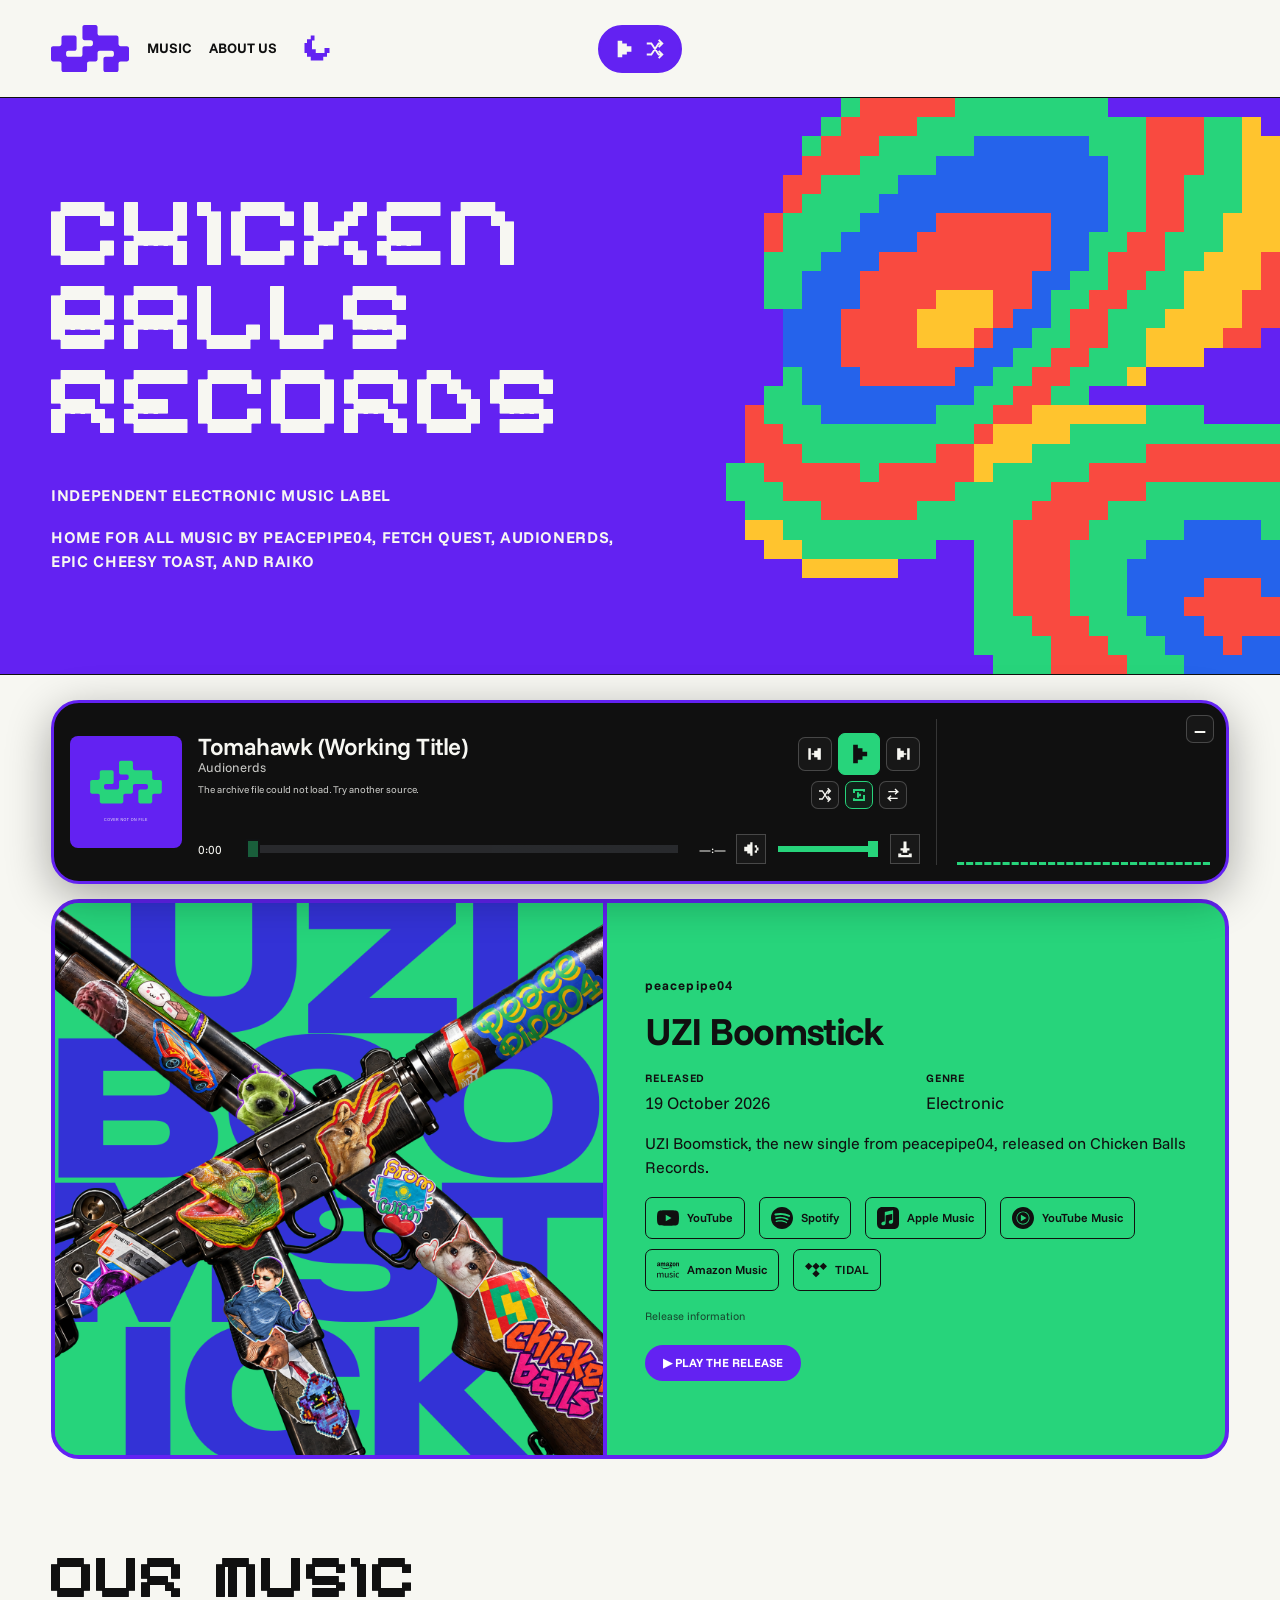
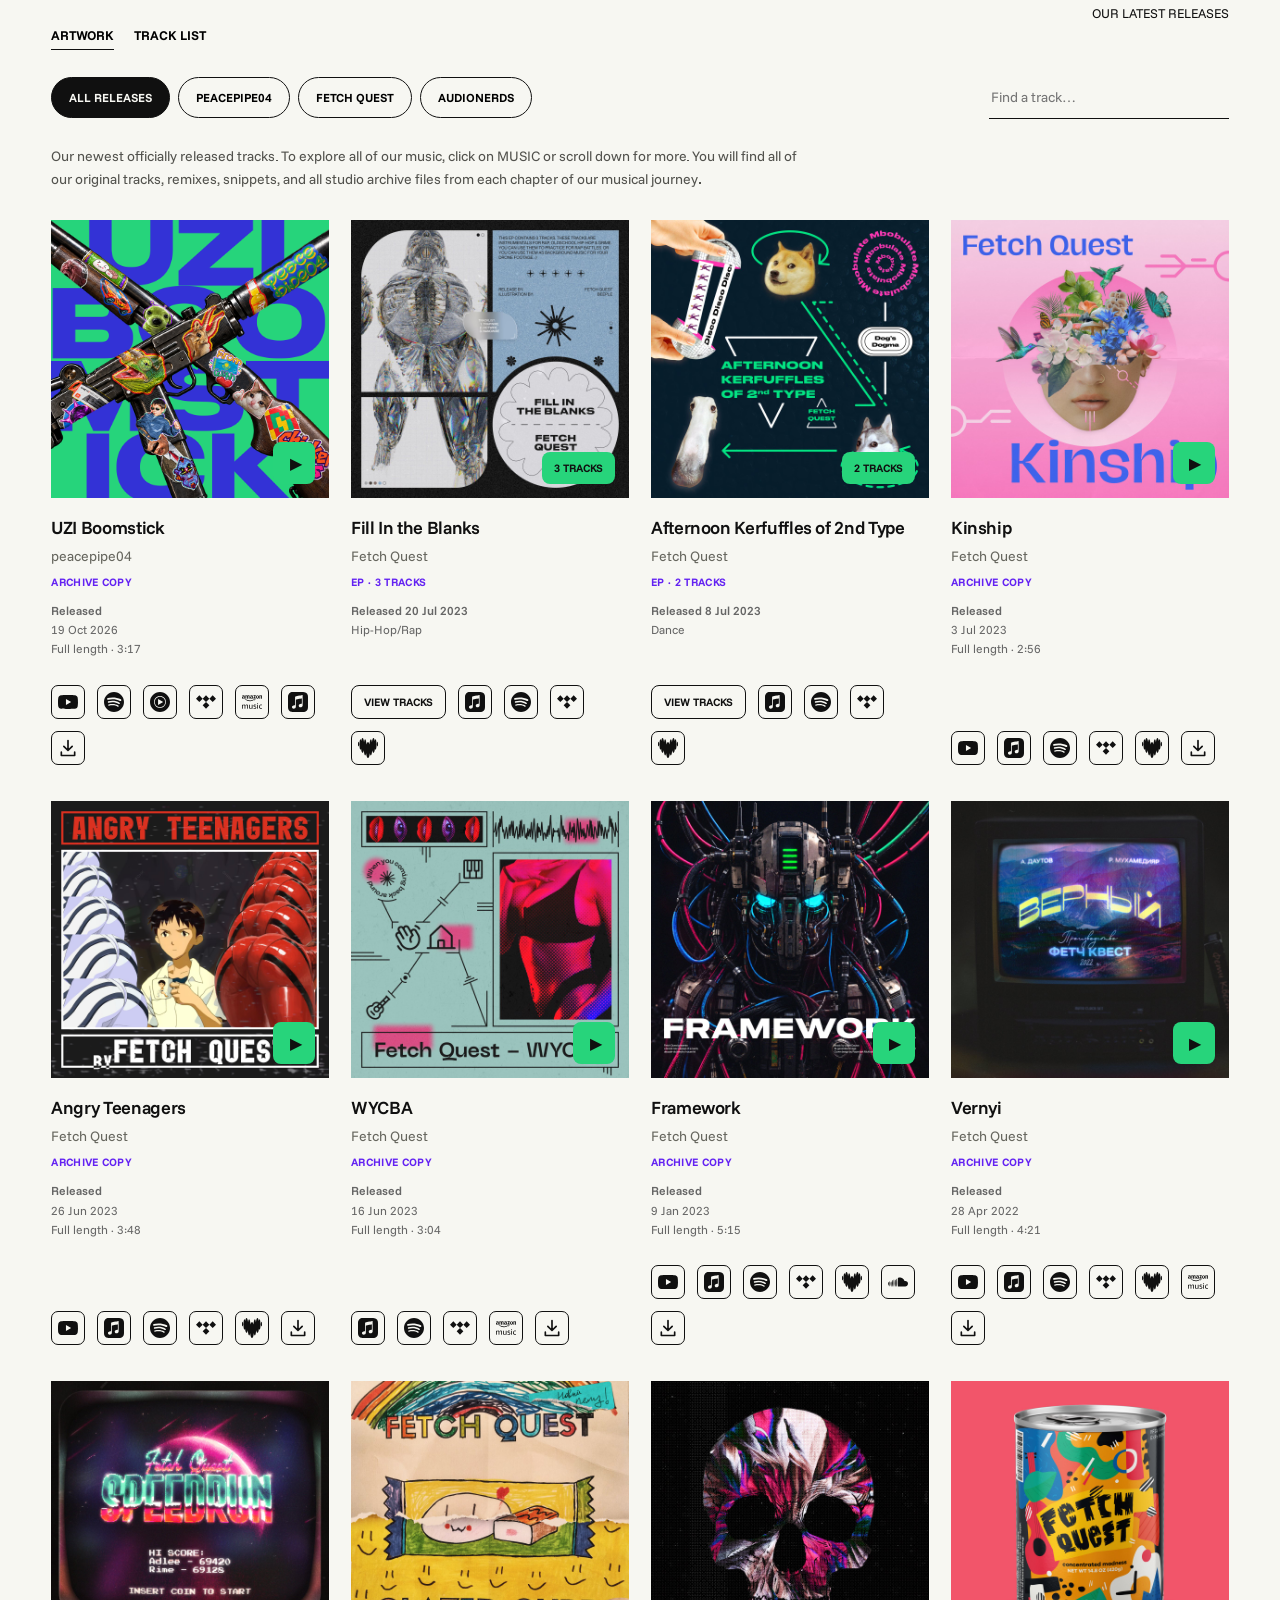
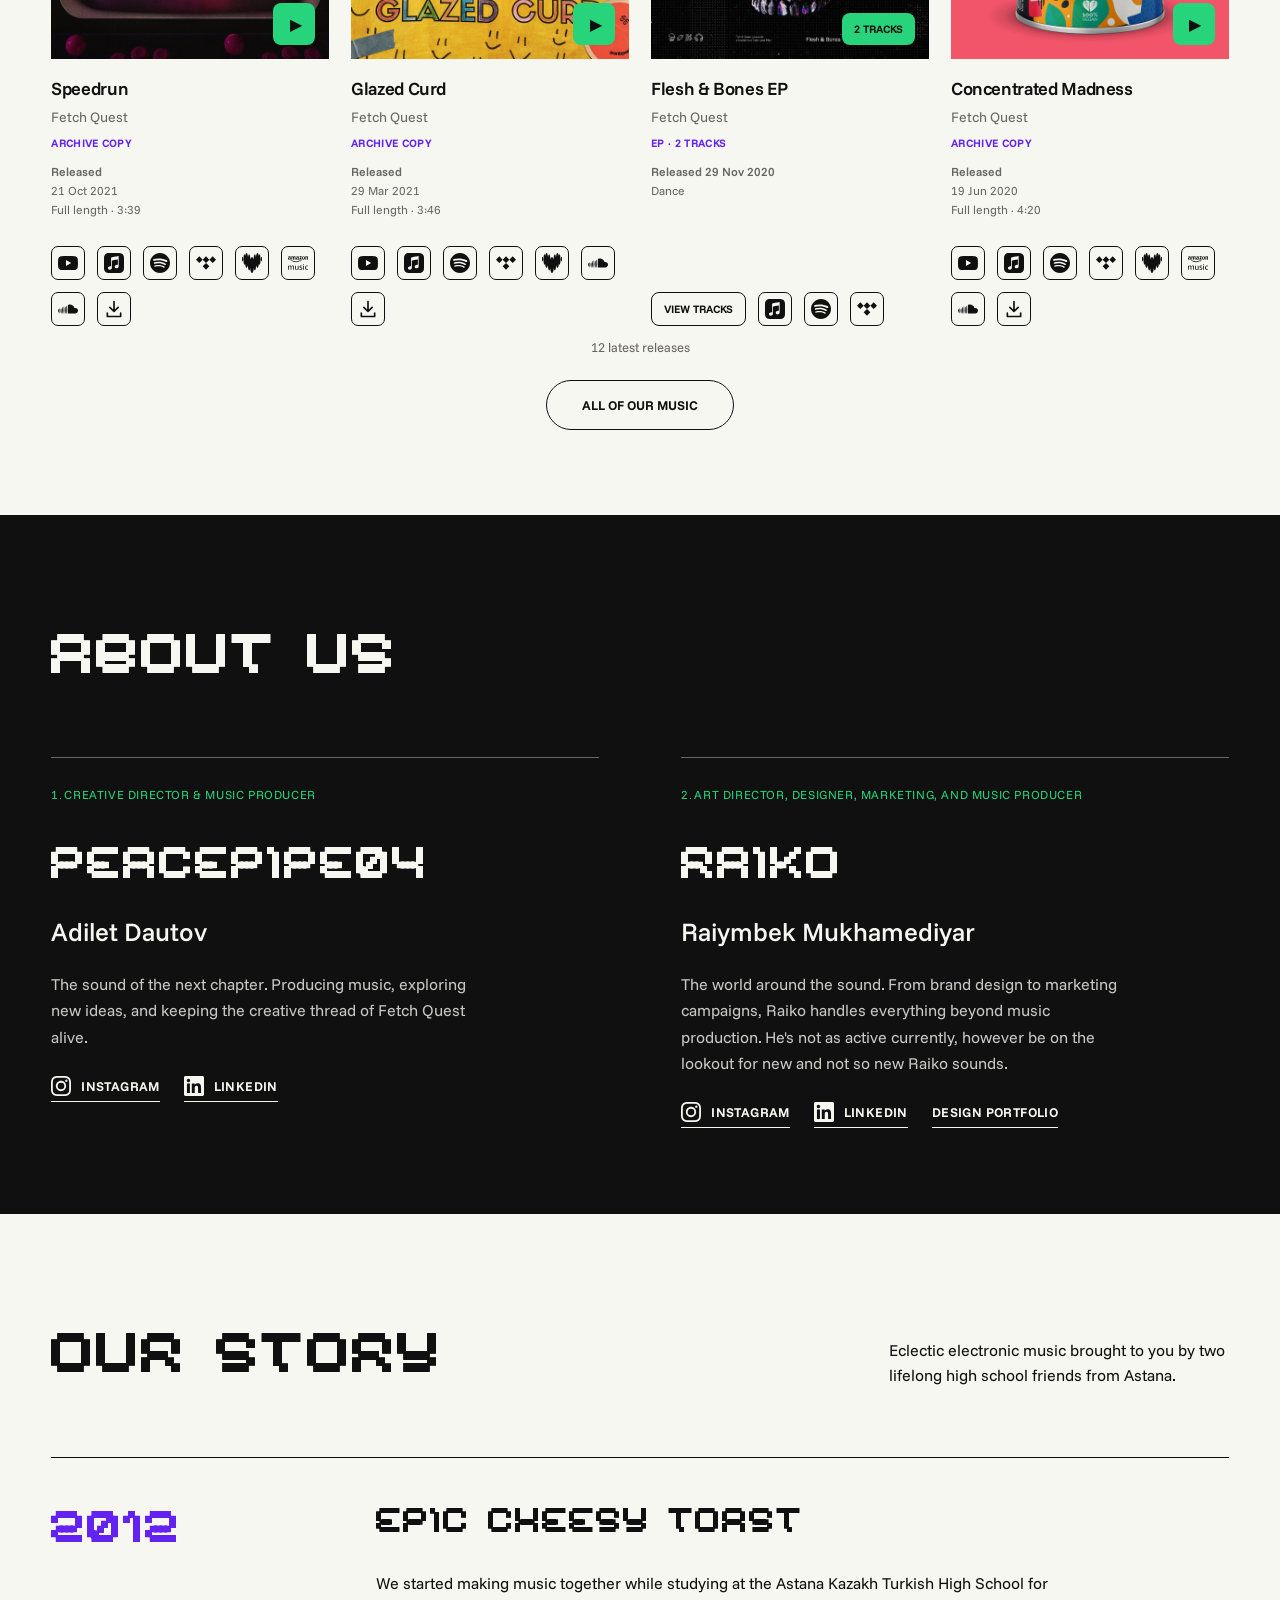
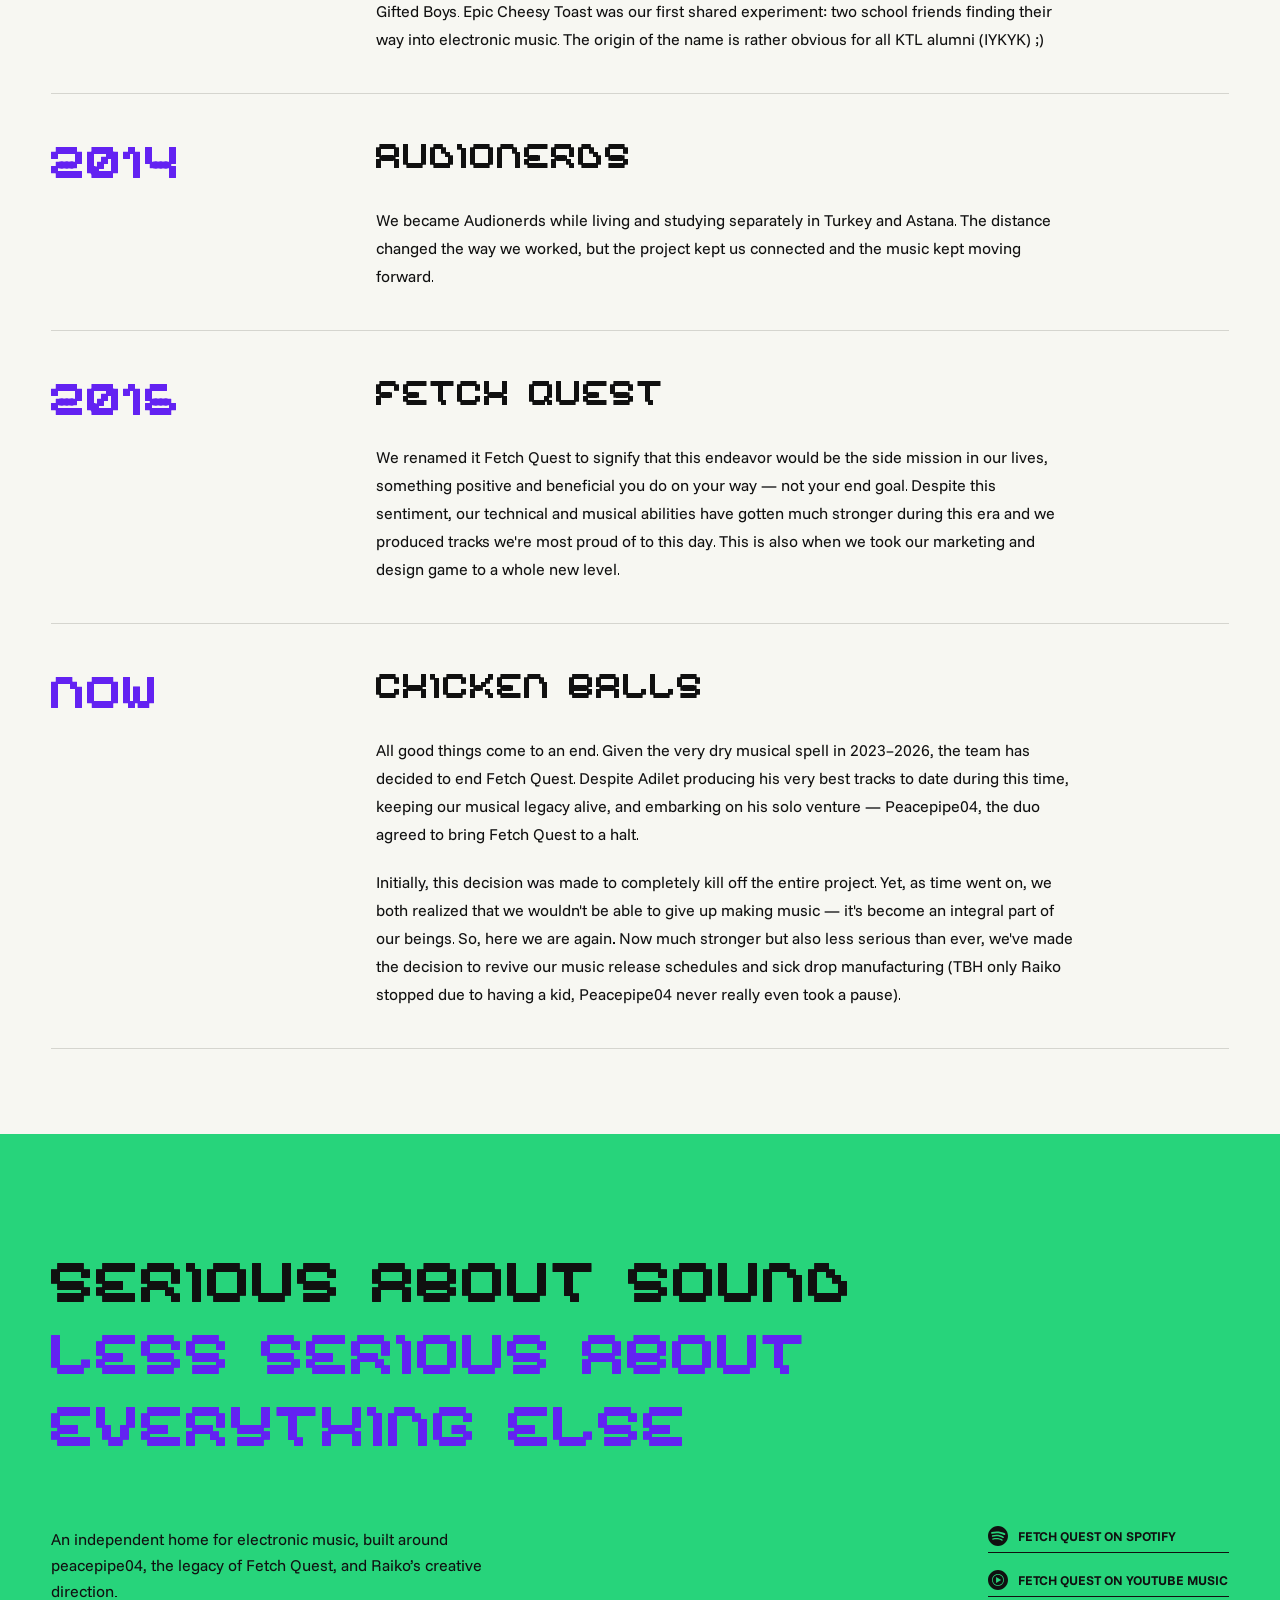
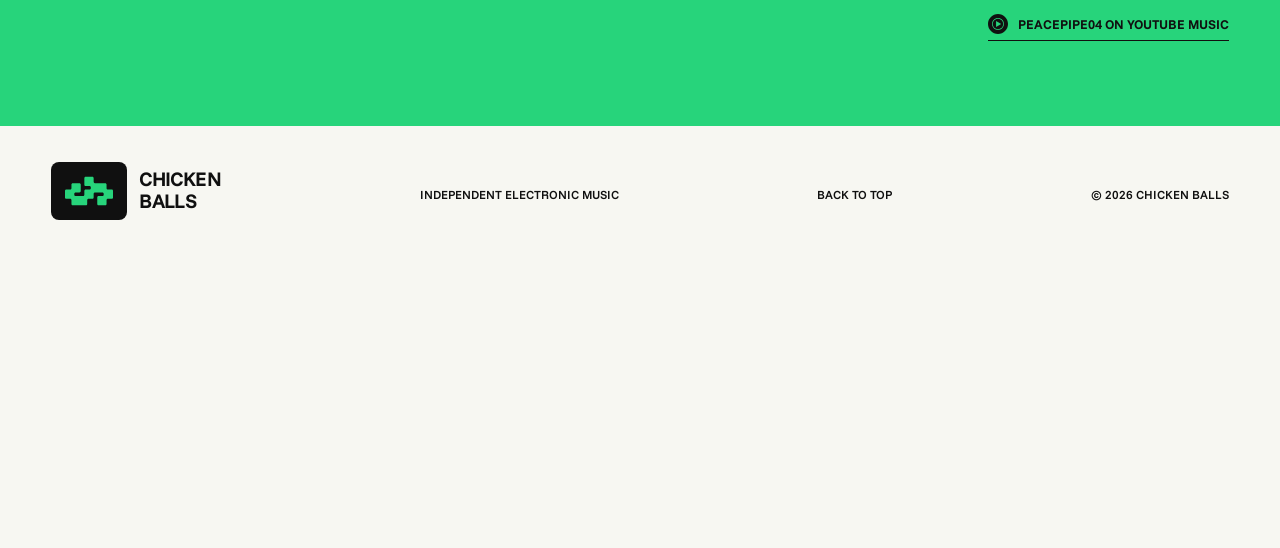
==== commit b940c014: "Refresh latest release metadata" ====
--- a/index.html
+++ b/index.html
@@ -8,4 +8,4 @@
 <div class="archive-heading"><h3>Our music</h3><span id="total-count"></span></div><div class="archive-controls"><div class="filters" role="group" aria-label="Filter artist"><button class="active" data-filter="All" aria-pressed="true">ALL MUSIC</button><button data-filter="peacepipe04" aria-pressed="false">PEACEPIPE04</button><button data-filter="Fetch Quest" aria-pressed="false">FETCH QUEST</button><button data-filter="Audionerds" aria-pressed="false">AUDIONERDS</button><button data-filter="Epic Cheesy Toast" aria-pressed="false">EPIC CHEESY TOAST</button><button data-filter="Raiko" aria-pressed="false">RAIKO</button><button data-filter="Unassigned" aria-pressed="false">STUDIO FILES</button></div><label class="search"><span class="sr-only">Search tracks</span><input id="search" type="search" placeholder="Find a track…"></label></div><p class="archive-note">Our newest officially released tracks. To explore all of our music, click on MUSIC or scroll down for more. You will find all of our original tracks, remixes, snippets, and all studio archive files from each chapter of our musical journey.</p><div class="list-header" aria-hidden="true"><span>TRACK / ARTIST</span><span>COLLECTION</span><span>LISTEN</span></div><div id="tracks"></div><p id="results-status" class="results-status" role="status" aria-live="polite"></p><a id="more" class="load-more" href="discography.html">ALL OF OUR MUSIC</a><noscript><p>Open the full catalogs on <a href="https://open.spotify.com/artist/2AsQITCEKRoMrBVx1sqJtX">Spotify</a> and <a href="https://music.youtube.com/@peacepipe04">YouTube Music</a>.</p></noscript></section>
 <section class="people" id="people"><div class="section-heading"><div><h2>About us</h2></div></div><div class="people-grid"><article><span class="role">1. CREATIVE DIRECTOR &amp; MUSIC PRODUCER</span><h3>peacepipe04</h3><p class="person-name">Adilet Dautov</p><p>The sound of the next chapter. Producing music, exploring new ideas, and keeping the creative thread of Fetch Quest alive.</p><div class="person-links"><a class="text-link" href="https://www.instagram.com/peacepipe04" target="_blank" rel="noopener" aria-label="Adilet Dautov on Instagram"><svg aria-hidden="true" viewBox="0 0 24 24" xmlns="http://www.w3.org/2000/svg"><title>Instagram</title><path d="M7.0301.084c-1.2768.0602-2.1487.264-2.911.5634-.7888.3075-1.4575.72-2.1228 1.3877-.6652.6677-1.075 1.3368-1.3802 2.127-.2954.7638-.4956 1.6365-.552 2.914-.0564 1.2775-.0689 1.6882-.0626 4.947.0062 3.2586.0206 3.6671.0825 4.9473.061 1.2765.264 2.1482.5635 2.9107.308.7889.72 1.4573 1.388 2.1228.6679.6655 1.3365 1.0743 2.1285 1.38.7632.295 1.6361.4961 2.9134.552 1.2773.056 1.6884.069 4.9462.0627 3.2578-.0062 3.668-.0207 4.9478-.0814 1.28-.0607 2.147-.2652 2.9098-.5633.7889-.3086 1.4578-.72 2.1228-1.3881.665-.6682 1.0745-1.3378 1.3795-2.1284.2957-.7632.4966-1.636.552-2.9124.056-1.2809.0692-1.6898.063-4.948-.0063-3.2583-.021-3.6668-.0817-4.9465-.0607-1.2797-.264-2.1487-.5633-2.9117-.3084-.7889-.72-1.4568-1.3876-2.1228C21.2982 1.33 20.628.9208 19.8378.6165 19.074.321 18.2017.1197 16.9244.0645 15.6471.0093 15.236-.005 11.977.0014 8.718.0076 8.31.0215 7.0301.0839m.1402 21.6932c-1.17-.0509-1.8053-.2453-2.2287-.408-.5606-.216-.96-.4771-1.3819-.895-.422-.4178-.6811-.8186-.9-1.378-.1644-.4234-.3624-1.058-.4171-2.228-.0595-1.2645-.072-1.6442-.079-4.848-.007-3.2037.0053-3.583.0607-4.848.05-1.169.2456-1.805.408-2.2282.216-.5613.4762-.96.895-1.3816.4188-.4217.8184-.6814 1.3783-.9003.423-.1651 1.0575-.3614 2.227-.4171 1.2655-.06 1.6447-.072 4.848-.079 3.2033-.007 3.5835.005 4.8495.0608 1.169.0508 1.8053.2445 2.228.408.5608.216.96.4754 1.3816.895.4217.4194.6816.8176.9005 1.3787.1653.4217.3617 1.056.4169 2.2263.0602 1.2655.0739 1.645.0796 4.848.0058 3.203-.0055 3.5834-.061 4.848-.051 1.17-.245 1.8055-.408 2.2294-.216.5604-.4763.96-.8954 1.3814-.419.4215-.8181.6811-1.3783.9-.4224.1649-1.0577.3617-2.2262.4174-1.2656.0595-1.6448.072-4.8493.079-3.2045.007-3.5825-.006-4.848-.0608M16.953 5.5864A1.44 1.44 0 1 0 18.39 4.144a1.44 1.44 0 0 0-1.437 1.4424M5.8385 12.012c.0067 3.4032 2.7706 6.1557 6.173 6.1493 3.4026-.0065 6.157-2.7701 6.1506-6.1733-.0065-3.4032-2.771-6.1565-6.174-6.1498-3.403.0067-6.156 2.771-6.1496 6.1738M8 12.0077a4 4 0 1 1 4.008 3.9921A3.9996 3.9996 0 0 1 8 12.0077"/></svg><span>INSTAGRAM</span></a><a class="text-link" href="https://www.linkedin.com/in/adilet-dautov-7aba1ba9/" target="_blank" rel="noopener" aria-label="Adilet Dautov on LinkedIn"><svg aria-hidden="true" viewBox="0 0 24 24" xmlns="http://www.w3.org/2000/svg"><title>LinkedIn</title><path d="M20.447 20.452h-3.554v-5.569c0-1.328-.027-3.037-1.852-3.037-1.853 0-2.136 1.445-2.136 2.939v5.667H9.351V9h3.414v1.561h.046c.477-.9 1.637-1.85 3.37-1.85 3.601 0 4.267 2.37 4.267 5.455v6.286zM5.337 7.433c-1.144 0-2.063-.926-2.063-2.065 0-1.138.92-2.063 2.063-2.063 1.14 0 2.064.925 2.064 2.063 0 1.139-.925 2.065-2.064 2.065zm1.782 13.019H3.555V9h3.564v11.452zM22.225 0H1.771C.792 0 0 .774 0 1.729v20.542C0 23.227.792 24 1.771 24h20.451C23.2 24 24 23.227 24 22.271V1.729C24 .774 23.2 0 22.222 0h.003z"/></svg><span>LINKEDIN</span></a></div></article><article><span class="role">2. ART DIRECTOR, DESIGNER, MARKETING, AND MUSIC PRODUCER</span><h3>Raiko</h3><p class="person-name">Raiymbek Mukhamediyar</p><p>The world around the sound. From brand design to marketing campaigns, Raiko handles everything beyond music production. He's not as active currently, however be on the lookout for new and not so new Raiko sounds.</p><div class="person-links"><a class="text-link" href="https://www.instagram.com/raiym.m" target="_blank" rel="noopener" aria-label="Raiymbek Mukhamediyar on Instagram"><svg aria-hidden="true" viewBox="0 0 24 24" xmlns="http://www.w3.org/2000/svg"><title>Instagram</title><path d="M7.0301.084c-1.2768.0602-2.1487.264-2.911.5634-.7888.3075-1.4575.72-2.1228 1.3877-.6652.6677-1.075 1.3368-1.3802 2.127-.2954.7638-.4956 1.6365-.552 2.914-.0564 1.2775-.0689 1.6882-.0626 4.947.0062 3.2586.0206 3.6671.0825 4.9473.061 1.2765.264 2.1482.5635 2.9107.308.7889.72 1.4573 1.388 2.1228.6679.6655 1.3365 1.0743 2.1285 1.38.7632.295 1.6361.4961 2.9134.552 1.2773.056 1.6884.069 4.9462.0627 3.2578-.0062 3.668-.0207 4.9478-.0814 1.28-.0607 2.147-.2652 2.9098-.5633.7889-.3086 1.4578-.72 2.1228-1.3881.665-.6682 1.0745-1.3378 1.3795-2.1284.2957-.7632.4966-1.636.552-2.9124.056-1.2809.0692-1.6898.063-4.948-.0063-3.2583-.021-3.6668-.0817-4.9465-.0607-1.2797-.264-2.1487-.5633-2.9117-.3084-.7889-.72-1.4568-1.3876-2.1228C21.2982 1.33 20.628.9208 19.8378.6165 19.074.321 18.2017.1197 16.9244.0645 15.6471.0093 15.236-.005 11.977.0014 8.718.0076 8.31.0215 7.0301.0839m.1402 21.6932c-1.17-.0509-1.8053-.2453-2.2287-.408-.5606-.216-.96-.4771-1.3819-.895-.422-.4178-.6811-.8186-.9-1.378-.1644-.4234-.3624-1.058-.4171-2.228-.0595-1.2645-.072-1.6442-.079-4.848-.007-3.2037.0053-3.583.0607-4.848.05-1.169.2456-1.805.408-2.2282.216-.5613.4762-.96.895-1.3816.4188-.4217.8184-.6814 1.3783-.9003.423-.1651 1.0575-.3614 2.227-.4171 1.2655-.06 1.6447-.072 4.848-.079 3.2033-.007 3.5835.005 4.8495.0608 1.169.0508 1.8053.2445 2.228.408.5608.216.96.4754 1.3816.895.4217.4194.6816.8176.9005 1.3787.1653.4217.3617 1.056.4169 2.2263.0602 1.2655.0739 1.645.0796 4.848.0058 3.203-.0055 3.5834-.061 4.848-.051 1.17-.245 1.8055-.408 2.2294-.216.5604-.4763.96-.8954 1.3814-.419.4215-.8181.6811-1.3783.9-.4224.1649-1.0577.3617-2.2262.4174-1.2656.0595-1.6448.072-4.8493.079-3.2045.007-3.5825-.006-4.848-.0608M16.953 5.5864A1.44 1.44 0 1 0 18.39 4.144a1.44 1.44 0 0 0-1.437 1.4424M5.8385 12.012c.0067 3.4032 2.7706 6.1557 6.173 6.1493 3.4026-.0065 6.157-2.7701 6.1506-6.1733-.0065-3.4032-2.771-6.1565-6.174-6.1498-3.403.0067-6.156 2.771-6.1496 6.1738M8 12.0077a4 4 0 1 1 4.008 3.9921A3.9996 3.9996 0 0 1 8 12.0077"/></svg><span>INSTAGRAM</span></a><a class="text-link" href="https://www.linkedin.com/in/raiymbek-mukhamediyar-2b030a120" target="_blank" rel="noopener" aria-label="Raiymbek Mukhamediyar on LinkedIn"><svg aria-hidden="true" viewBox="0 0 24 24" xmlns="http://www.w3.org/2000/svg"><title>LinkedIn</title><path d="M20.447 20.452h-3.554v-5.569c0-1.328-.027-3.037-1.852-3.037-1.853 0-2.136 1.445-2.136 2.939v5.667H9.351V9h3.414v1.561h.046c.477-.9 1.637-1.85 3.37-1.85 3.601 0 4.267 2.37 4.267 5.455v6.286zM5.337 7.433c-1.144 0-2.063-.926-2.063-2.065 0-1.138.92-2.063 2.063-2.063 1.14 0 2.064.925 2.064 2.063 0 1.139-.925 2.065-2.064 2.065zm1.782 13.019H3.555V9h3.564v11.452zM22.225 0H1.771C.792 0 0 .774 0 1.729v20.542C0 23.227.792 24 1.771 24h20.451C23.2 24 24 23.227 24 22.271V1.729C24 .774 23.2 0 22.222 0h.003z"/></svg><span>LINKEDIN</span></a><a class="text-link" href="https://raiymbek.framer.website/" target="_blank" rel="noopener" aria-label="Raiymbek Mukhamediyar design portfolio">DESIGN PORTFOLIO</a></div></article></div></section>
 <section class="history" id="history" aria-labelledby="history-title"><div class="section-heading"><div><h2 id="history-title">Our story</h2></div><p>Eclectic electronic music brought to you by two lifelong high school friends from Astana.</p></div><div class="history-timeline"><article><span class="history-year">2012</span><div><h3>Epic Cheesy Toast</h3><p>We started making music together while studying at the Astana Kazakh Turkish High School for Gifted Boys. Epic Cheesy Toast was our first shared experiment: two school friends finding their way into electronic music. The origin of the name is rather obvious for all KTL alumni (IYKYK) ;)</p></div></article><article><span class="history-year">2014</span><div><h3>Audionerds</h3><p>We became Audionerds while living and studying separately in Turkey and Astana. The distance changed the way we worked, but the project kept us connected and the music kept moving forward.</p></div></article><article><span class="history-year">2016</span><div><h3>Fetch Quest</h3><p>We renamed it Fetch Quest to signify that this endeavor would be the side mission in our lives, something positive and beneficial you do on your way — not your end goal. Despite this sentiment, our technical and musical abilities have gotten much stronger during this era and we produced tracks we're most proud of to this day. This is also when we took our marketing and design game to a whole new level.</p></div></article><article><span class="history-year">NOW</span><div><h3>Chicken Balls</h3><p>All good things come to an end. Given the very dry musical spell in 2023–2026, the team has decided to end Fetch Quest. Despite Adilet producing his very best tracks to date during this time, keeping our musical legacy alive, and embarking on his solo venture — Peacepipe04, the duo agreed to bring Fetch Quest to a halt.</p><p>Initially, this decision was made to completely kill off the entire project. Yet, as time went on, we both realized that we wouldn't be able to give up making music — it's become an integral part of our beings. So, here we are again. Now much stronger but also less serious than ever, we've made the decision to revive our music release schedules and sick drop manufacturing (TBH only Raiko stopped due to having a kid, Peacepipe04 never really even took a pause).</p></div></article></div></section><section class="label" id="label"><h2>Serious about sound<br><span>Less serious about<br>everything else</span></h2><div class="label-bottom"><p>An independent home for electronic music, built around peacepipe04, the legacy of Fetch Quest, and Raiko’s creative direction.</p><div class="platforms"><a href="https://open.spotify.com/artist/2AsQITCEKRoMrBVx1sqJtX" target="_blank" rel="noopener"><svg aria-hidden="true" viewBox="0 0 24 24" xmlns="http://www.w3.org/2000/svg"><title>Spotify</title><path d="M12 0C5.4 0 0 5.4 0 12s5.4 12 12 12 12-5.4 12-12S18.66 0 12 0zm5.521 17.34c-.24.359-.66.48-1.021.24-2.82-1.74-6.36-2.101-10.561-1.141-.418.122-.779-.179-.899-.539-.12-.421.18-.78.54-.9 4.56-1.021 8.52-.6 11.64 1.32.42.18.479.659.301 1.02zm1.44-3.3c-.301.42-.841.6-1.262.3-3.239-1.98-8.159-2.58-11.939-1.38-.479.12-1.02-.12-1.14-.6-.12-.48.12-1.021.6-1.141C9.6 9.9 15 10.561 18.72 12.84c.361.181.54.78.241 1.2zm.12-3.36C15.24 8.4 8.82 8.16 5.16 9.301c-.6.179-1.2-.181-1.38-.721-.18-.601.18-1.2.72-1.381 4.26-1.26 11.28-1.02 15.721 1.621.539.3.719 1.02.419 1.56-.299.421-1.02.599-1.559.3z"/></svg><span>FETCH QUEST ON SPOTIFY</span></a><a href="https://music.youtube.com/channel/UCbsrG1acdU33Q5pCnoHk4Yw" target="_blank" rel="noopener"><svg aria-hidden="true" viewBox="0 0 24 24" xmlns="http://www.w3.org/2000/svg"><title>YouTube Music</title><path d="M12 0C5.376 0 0 5.376 0 12s5.376 12 12 12 12-5.376 12-12S18.624 0 12 0zm0 19.104c-3.924 0-7.104-3.18-7.104-7.104S8.076 4.896 12 4.896s7.104 3.18 7.104 7.104-3.18 7.104-7.104 7.104zm0-13.332c-3.432 0-6.228 2.796-6.228 6.228S8.568 18.228 12 18.228s6.228-2.796 6.228-6.228S15.432 5.772 12 5.772zM9.684 15.54V8.46L15.816 12l-6.132 3.54z"/></svg><span>FETCH QUEST ON YOUTUBE MUSIC</span></a><a href="https://music.youtube.com/@peacepipe04" target="_blank" rel="noopener"><svg aria-hidden="true" viewBox="0 0 24 24" xmlns="http://www.w3.org/2000/svg"><title>YouTube Music</title><path d="M12 0C5.376 0 0 5.376 0 12s5.376 12 12 12 12-5.376 12-12S18.624 0 12 0zm0 19.104c-3.924 0-7.104-3.18-7.104-7.104S8.076 4.896 12 4.896s7.104 3.18 7.104 7.104-3.18 7.104-7.104 7.104zm0-13.332c-3.432 0-6.228 2.796-6.228 6.228S8.568 18.228 12 18.228s6.228-2.796 6.228-6.228S15.432 5.772 12 5.772zM9.684 15.54V8.46L15.816 12l-6.132 3.54z"/></svg><span>PEACEPIPE04 ON YOUTUBE MUSIC</span></a></div></div></section></main>
-<footer><a class="wordmark" href="#top"><img class="brand-symbol" src="assets/chicken-balls-logo.svg?v=6939a4829fbb" alt=""><span class="brand-name">CHICKEN<br>BALLS</span></a><span>INDEPENDENT ELECTRONIC MUSIC</span><a href="#top">BACK TO TOP</a><span>© <span id="year">2026</span> CHICKEN BALLS</span></footer><script src="catalog.js?v=67c15ad79b92"></script><script src="artwork.js?v=73d5e56d52cf"></script><script src="catalog-tools.js?v=3ba21516ba80"></script><script src="platform-icons.js?v=7972b5b67f4c"></script><script src="release-groups.js?v=d557bcf7e37b"></script><script src="app.js?v=d480d52c79ba"></script><script src="player.js?v=525d32bf2590"></script><script src="floating-player.js?v=1da1b9b3c360"></script><script src="site-enhancements.js?v=4034faf7898a"></script><script src="latest-release.js?v=0b86e10e314b"></script><script src="release-player.js?v=3616f842eef4"></script><script src="player-scrubber.js?v=312efe061540"></script><script src="streaming-links.js?v=ffabb229e06c"></script><script src="navigation.js?v=997185ebb4bf"></script><script src="hero-mosaic.js?v=e9b420a4886f"></script></body></html>+<footer><a class="wordmark" href="#top"><img class="brand-symbol" src="assets/chicken-balls-logo.svg?v=6939a4829fbb" alt=""><span class="brand-name">CHICKEN<br>BALLS</span></a><span>INDEPENDENT ELECTRONIC MUSIC</span><a href="#top">BACK TO TOP</a><span>© <span id="year">2026</span> CHICKEN BALLS</span></footer><script src="catalog.js?v=4508d2b23adc"></script><script src="artwork.js?v=73d5e56d52cf"></script><script src="catalog-tools.js?v=3ba21516ba80"></script><script src="platform-icons.js?v=7972b5b67f4c"></script><script src="release-groups.js?v=d557bcf7e37b"></script><script src="app.js?v=d480d52c79ba"></script><script src="player.js?v=525d32bf2590"></script><script src="floating-player.js?v=1da1b9b3c360"></script><script src="site-enhancements.js?v=4034faf7898a"></script><script src="latest-release.js?v=0b86e10e314b"></script><script src="release-player.js?v=3616f842eef4"></script><script src="player-scrubber.js?v=312efe061540"></script><script src="streaming-links.js?v=ffabb229e06c"></script><script src="navigation.js?v=997185ebb4bf"></script><script src="hero-mosaic.js?v=e9b420a4886f"></script></body></html>
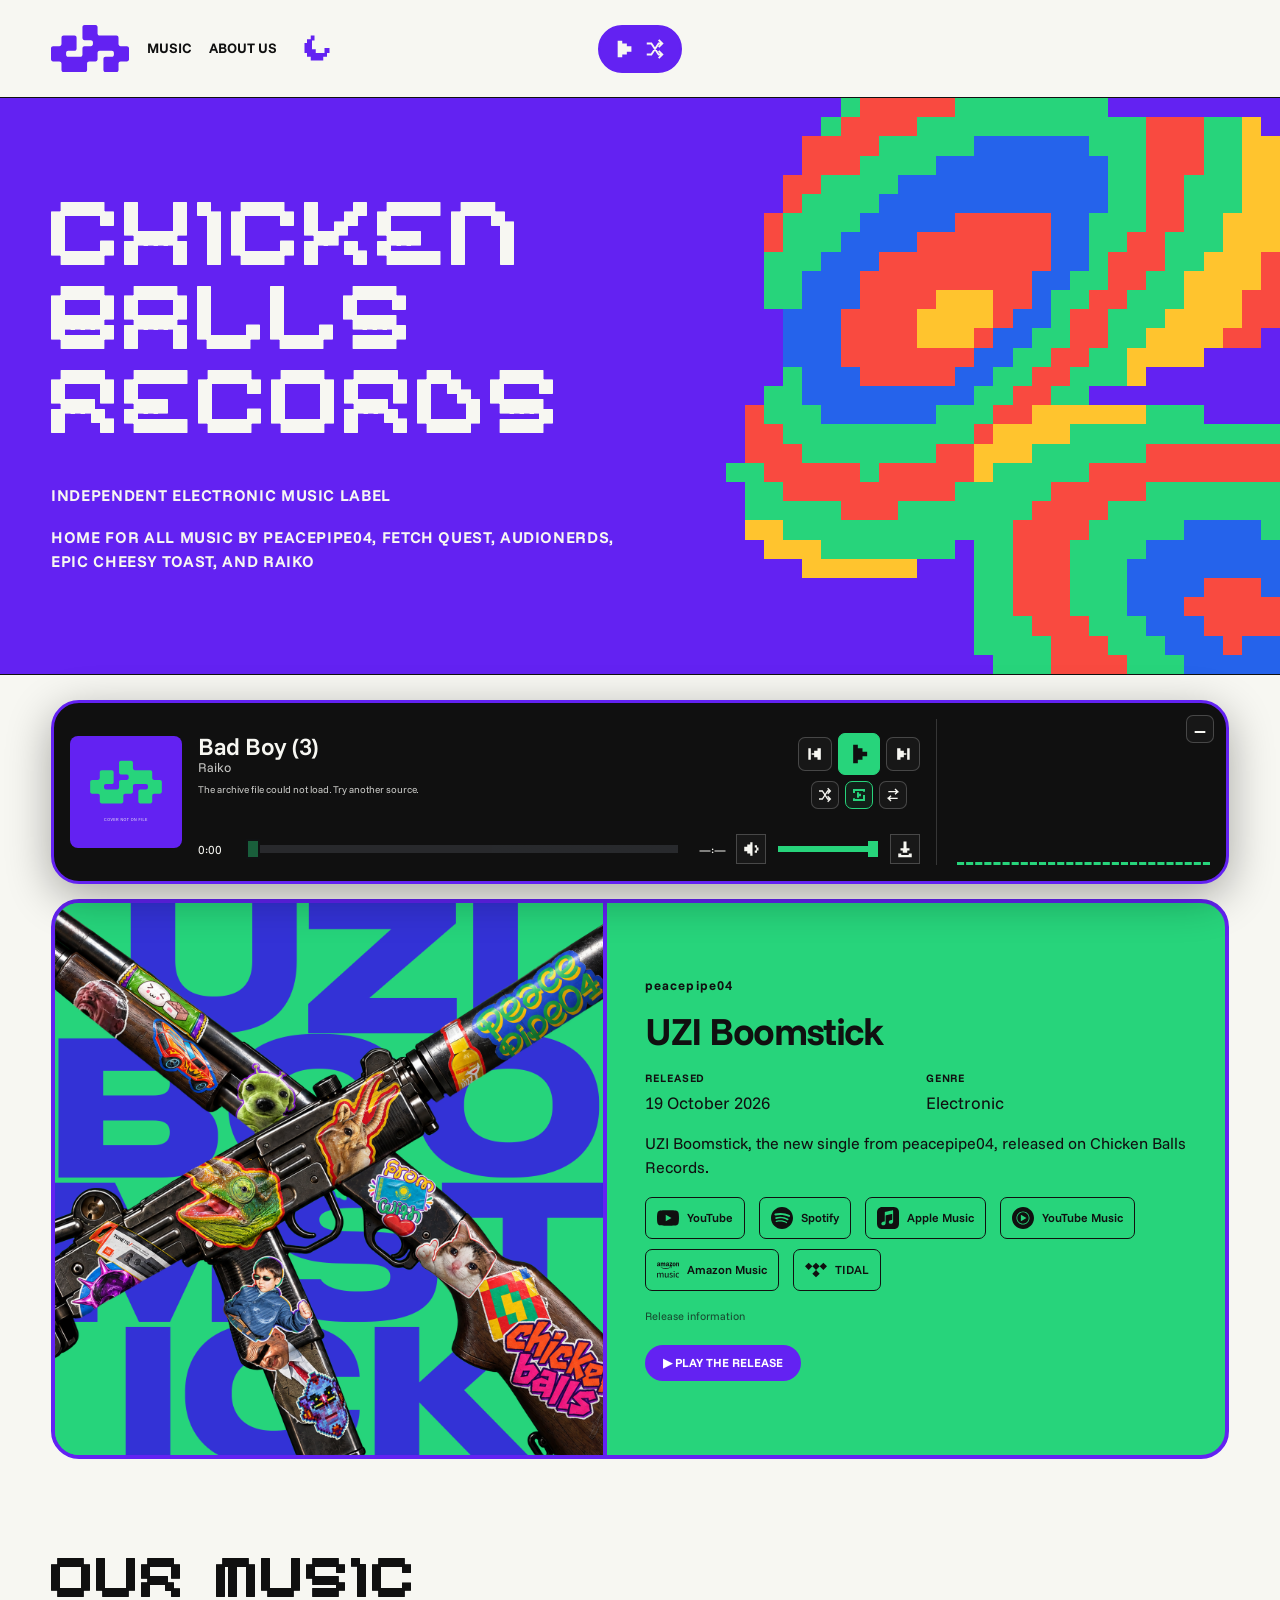
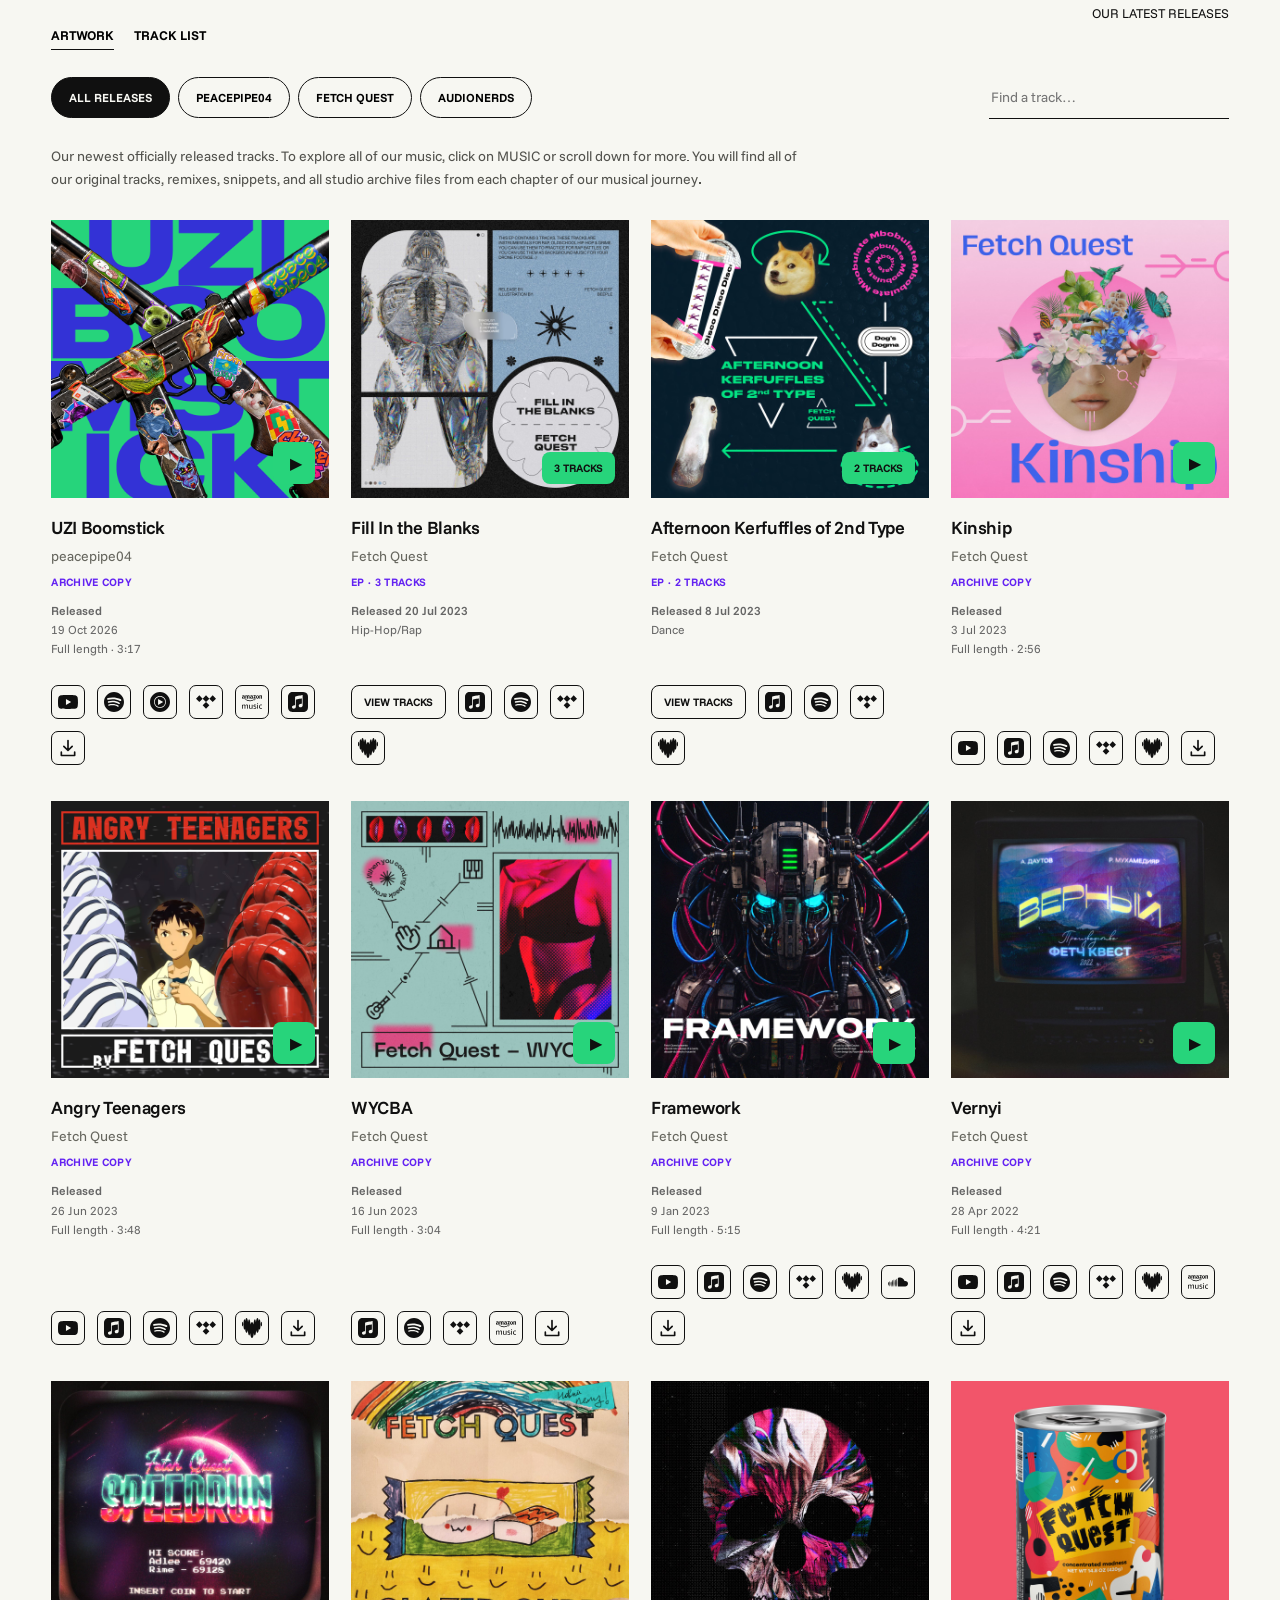
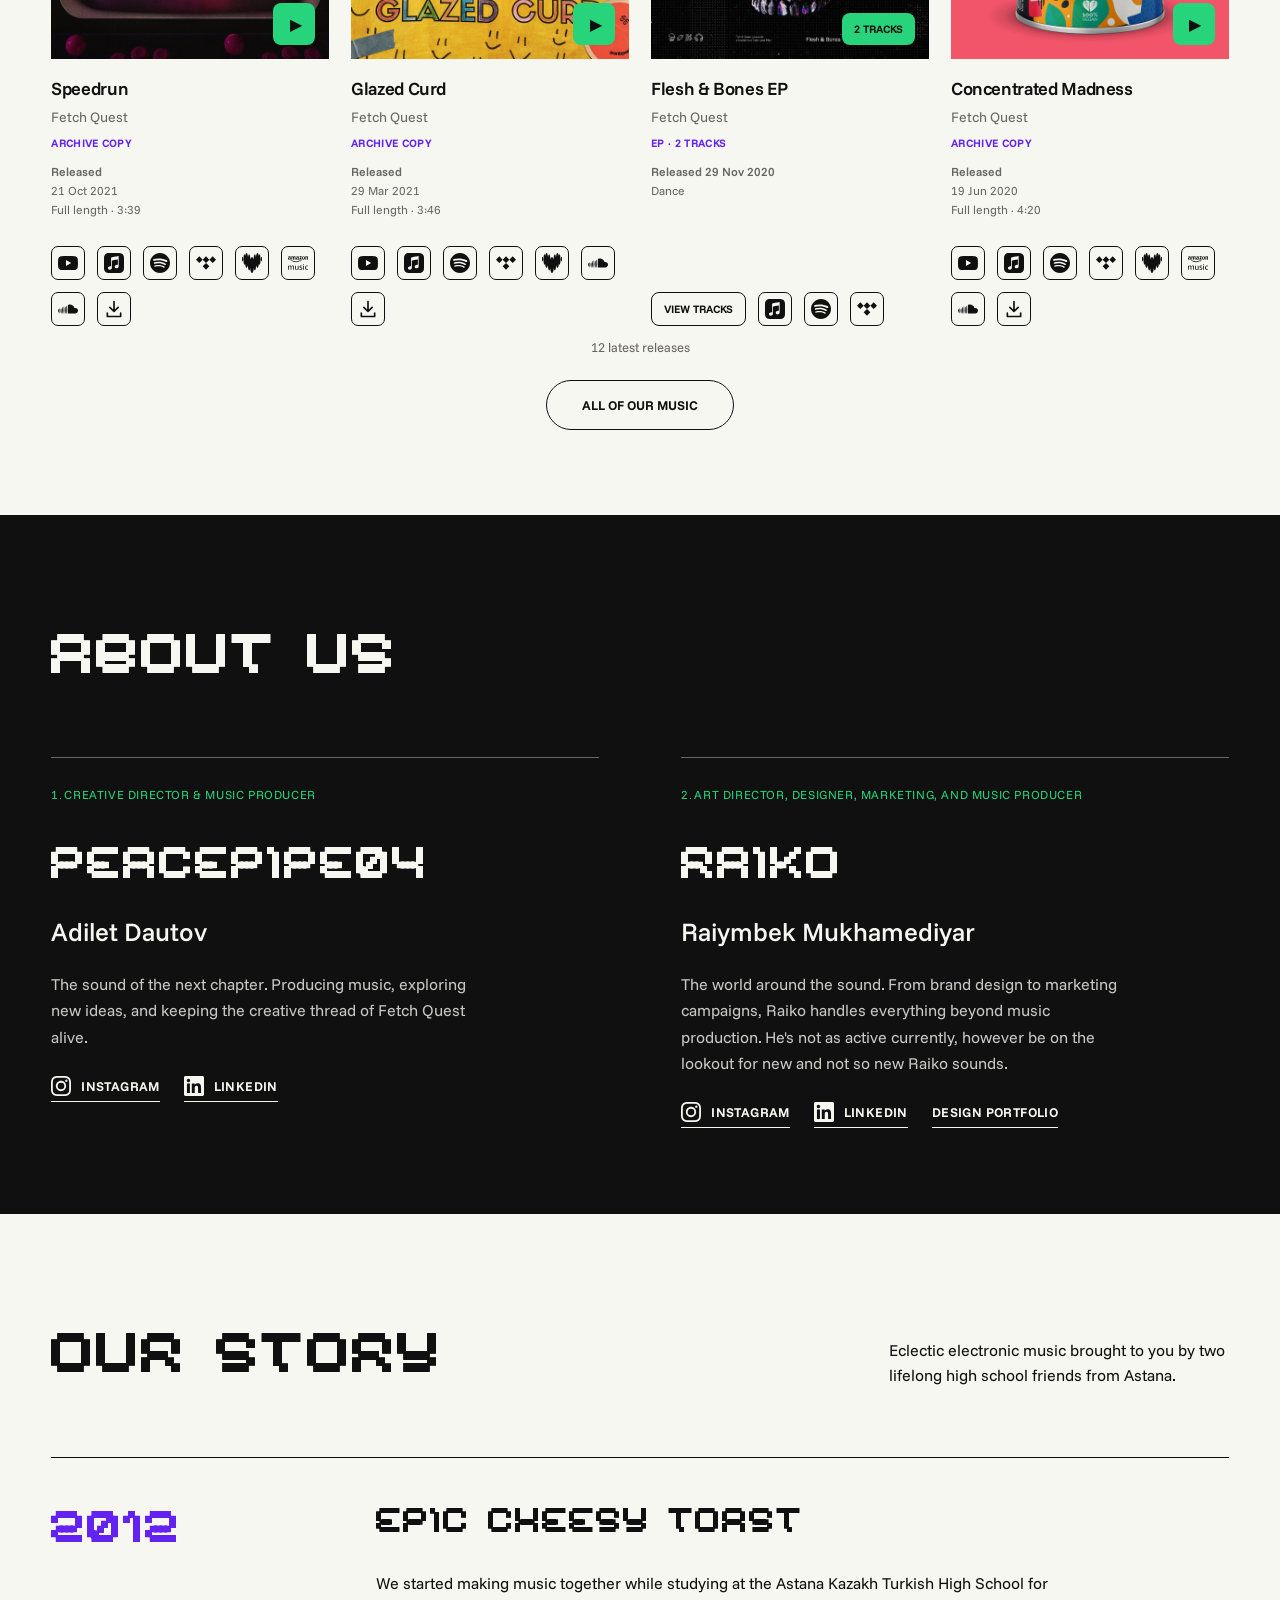
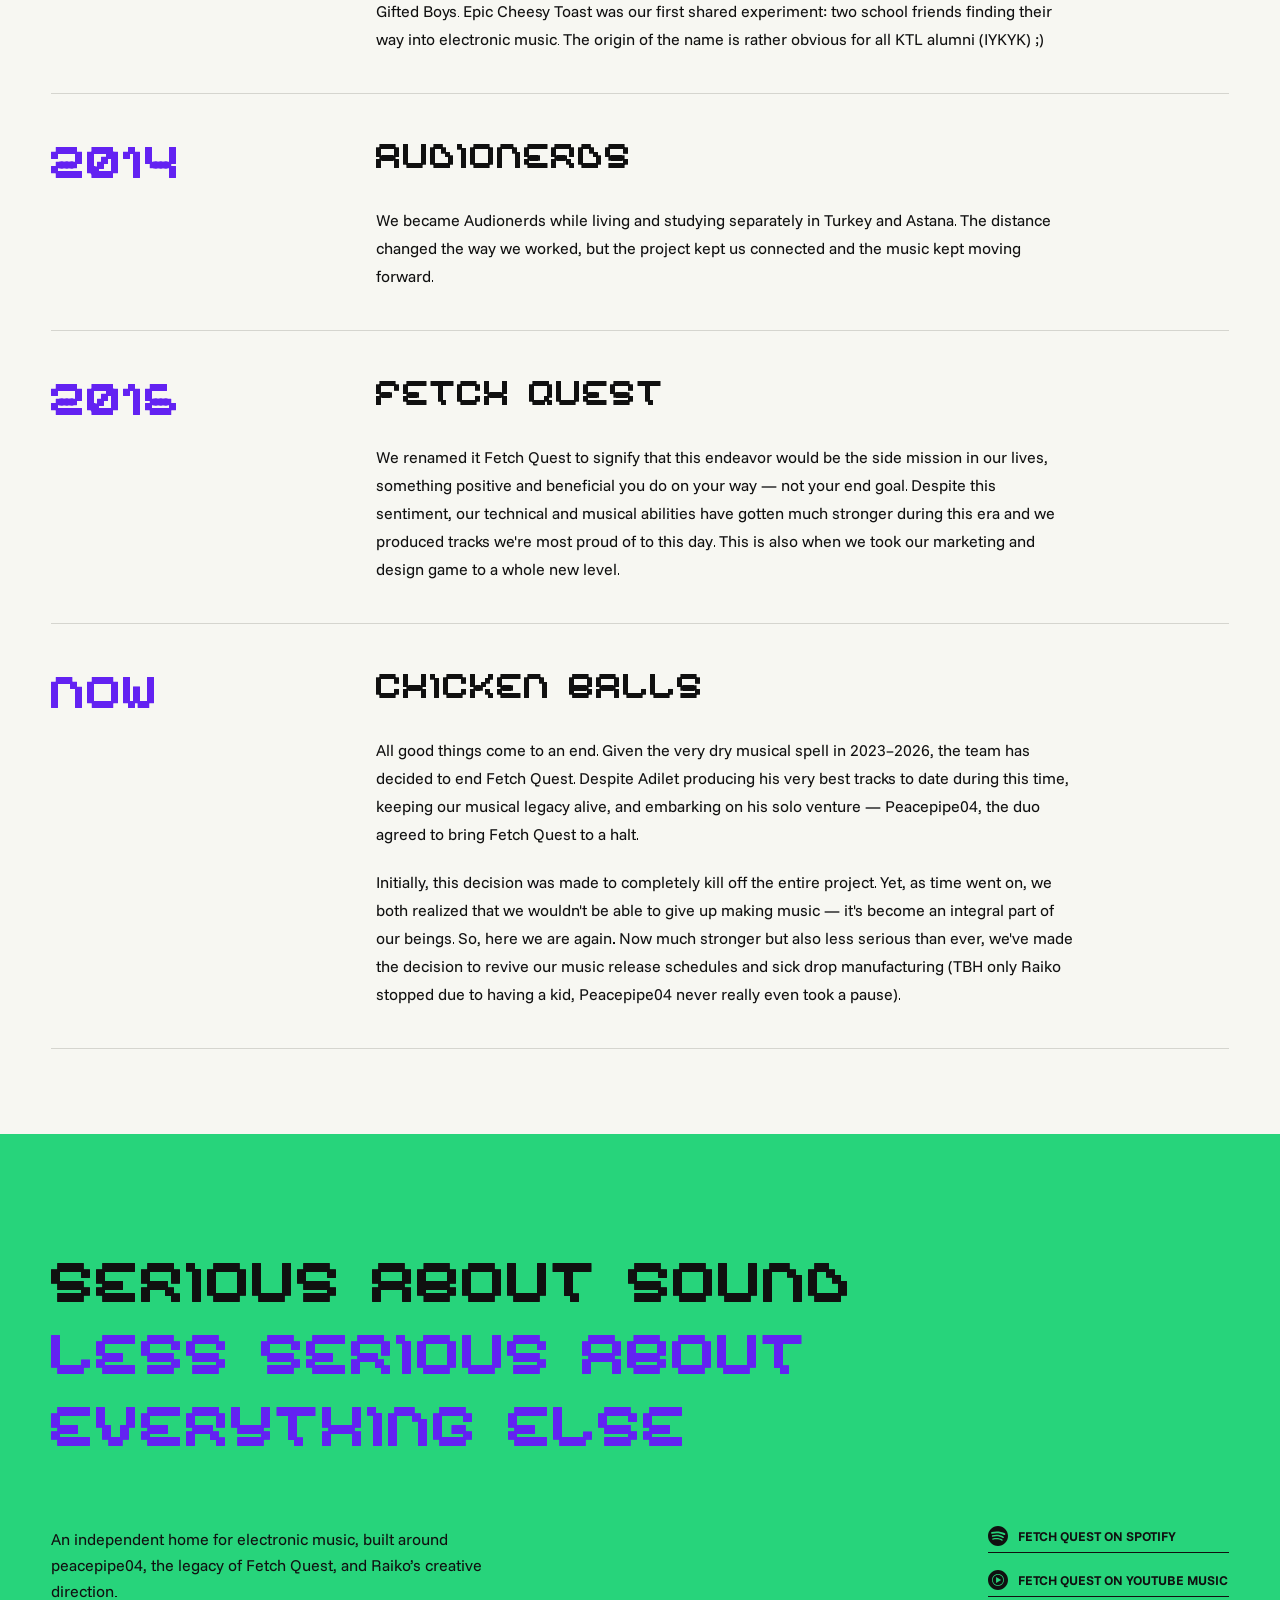
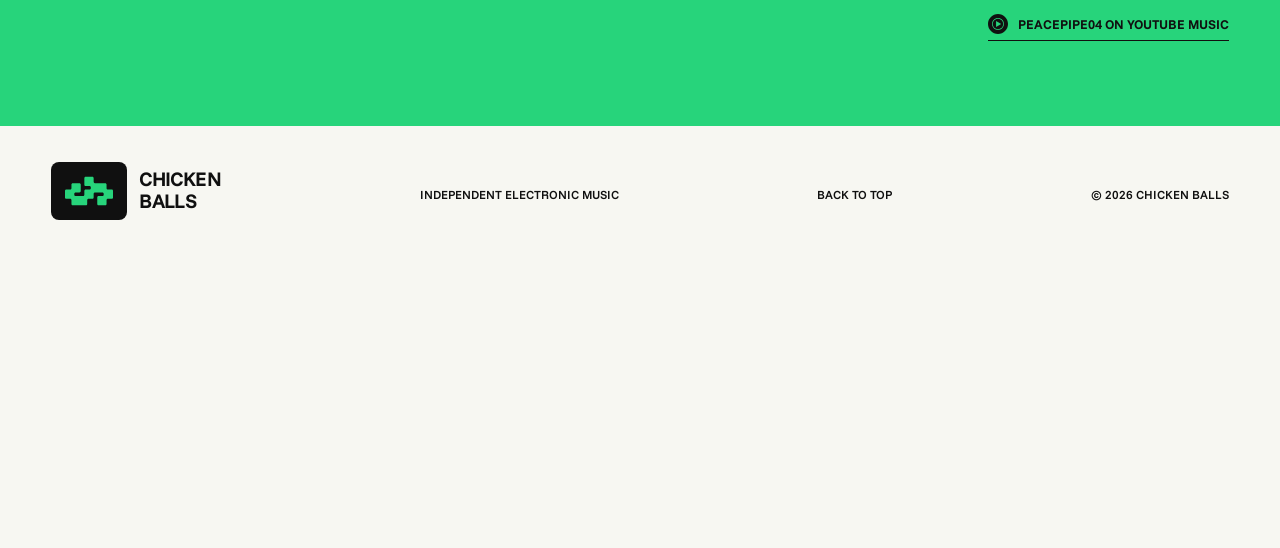
==== commit d9296392: "Let the hero artist list wrap naturally on mobile only" ====
--- a/index.html
+++ b/index.html
@@ -1,9 +1,9 @@
 <!doctype html>
-<html lang="en"><head><meta charset="utf-8"><meta name="viewport" content="width=device-width, initial-scale=1"><meta name="referrer" content="strict-origin-when-cross-origin"><meta name="theme-color" content="#6322f2"><meta name="description" content="Chicken Balls — an independent electronic music label. Explore peacepipe04, the Fetch Quest archive, and the creative direction of Raiko."><title>Chicken Balls — Independent electronic music</title><link rel="stylesheet" href="style.css?v=0e05058e1697"><link rel="stylesheet" href="music-updates.css?v=264921c4ed99"><link rel="stylesheet" href="artwork-layout.css?v=a13fa902a957"><link rel="stylesheet" href="zenyt.css?v=a82aa2917c0f"><link rel="stylesheet" href="archive.css?v=46d4344c7d3b"><link rel="stylesheet" href="floating-player.css?v=11b12157ee65"><link rel="stylesheet" href="compact-player.css?v=e9a498d72b85"><link rel="stylesheet" href="site-enhancements.css?v=86eee51b4c34"><link rel="stylesheet" href="release-player.css?v=696f92ced68b"><link rel="stylesheet" href="player-balance.css?v=326f688c9946"><link rel="preload" href="assets/fonts/ChickenBallsFont.ttf?v=d32ab66d446a" as="font" type="font/ttf" crossorigin><link rel="stylesheet" href="player-refinements.css?v=3584739a7eab"><link rel="icon" href="favicon.svg?v=6939a4829fbb"><link rel="stylesheet" href="about-updates.css?v=d195edd1bab8"><link rel="stylesheet" href="streaming-links.css?v=bbf9d5753bc1"><link rel="stylesheet" href="discography.css?v=de3d8017a100"><link rel="stylesheet" href="hero-mosaic.css?v=288f65220d61"><link rel="stylesheet" href="editorial-updates.css?v=152810400168"></head>
+<html lang="en"><head><meta charset="utf-8"><meta name="viewport" content="width=device-width, initial-scale=1"><meta name="referrer" content="strict-origin-when-cross-origin"><meta name="theme-color" content="#6322f2"><meta name="description" content="Chicken Balls — an independent electronic music label. Explore peacepipe04, the Fetch Quest archive, and the creative direction of Raiko."><title>Chicken Balls — Independent electronic music</title><link rel="stylesheet" href="style.css?v=0e05058e1697"><link rel="stylesheet" href="music-updates.css?v=264921c4ed99"><link rel="stylesheet" href="artwork-layout.css?v=a13fa902a957"><link rel="stylesheet" href="zenyt.css?v=a82aa2917c0f"><link rel="stylesheet" href="archive.css?v=46d4344c7d3b"><link rel="stylesheet" href="floating-player.css?v=11b12157ee65"><link rel="stylesheet" href="compact-player.css?v=e9a498d72b85"><link rel="stylesheet" href="site-enhancements.css?v=86eee51b4c34"><link rel="stylesheet" href="release-player.css?v=696f92ced68b"><link rel="stylesheet" href="player-balance.css?v=326f688c9946"><link rel="preload" href="assets/fonts/ChickenBallsFont.ttf?v=d32ab66d446a" as="font" type="font/ttf" crossorigin><link rel="stylesheet" href="player-refinements.css?v=3584739a7eab"><link rel="icon" href="favicon.svg?v=6939a4829fbb"><link rel="stylesheet" href="about-updates.css?v=d195edd1bab8"><link rel="stylesheet" href="streaming-links.css?v=bbf9d5753bc1"><link rel="stylesheet" href="discography.css?v=de3d8017a100"><link rel="stylesheet" href="hero-mosaic.css?v=7d8388c81401"><link rel="stylesheet" href="editorial-updates.css?v=152810400168"></head>
 <body data-page="home"><a class="skip" href="#music">Skip to music</a>
 <header><a class="wordmark" href="#top" aria-label="Chicken Balls home"><img class="brand-symbol" src="assets/chicken-balls-logo-purple.svg?v=69ef0edc38bc" alt=""></a><nav aria-label="Main navigation"><a href="discography.html">MUSIC</a><a href="#people">ABOUT US</a></nav></header>
 <section class="listening-room" aria-label="Music player" id="listening-room"><div class="now-playing"><span class="eyebrow">ON THE DECK</span><div><h3 id="playing-title">generic indie pop song</h3><p id="playing-artist">peacepipe04</p></div><p id="player-status" role="status" aria-live="polite">Press play to listen here.</p><div class="player-actions"><button id="audio-mode" hidden aria-pressed="false">ARCHIVE AUDIO</button><button id="soundcloud-mode" hidden aria-pressed="false">SOUNDCLOUD</button><button id="youtube-mode" class="active" aria-pressed="true">YOUTUBE</button><button id="spotify-mode" hidden aria-pressed="false">SPOTIFY</button><a id="original-track" href="https://music.youtube.com/watch?v=oasfLfWYgTo" target="_blank" rel="noopener">OPEN ORIGINAL</a></div></div><div class="player-screen"><div id="youtube-player"></div></div></section>
-<main id="top"><section class="hero" aria-labelledby="hero-title"><h1 id="hero-title"><span class="hero-title-line">Chicken</span> <span class="hero-title-line">Balls</span> <span class="hero-title-line">Records</span></h1><div class="hero-bottom"><p>INDEPENDENT ELECTRONIC MUSIC LABEL</p><p>HOME FOR ALL MUSIC BY PEACEPIPE04, FETCH QUEST, AUDIONERDS,<br><span style="white-space:nowrap">EPIC CHEESY TOAST</span>, AND RAIKO</p></div><div class="hero-graphic" aria-hidden="true"><img src="assets/chicken-balls-logo-outline.svg?v=13847eff648e" alt=""></div></section>
+<main id="top"><section class="hero" aria-labelledby="hero-title"><h1 id="hero-title"><span class="hero-title-line">Chicken</span> <span class="hero-title-line">Balls</span> <span class="hero-title-line">Records</span></h1><div class="hero-bottom"><p>INDEPENDENT ELECTRONIC MUSIC LABEL</p><p>HOME FOR ALL MUSIC BY PEACEPIPE04, FETCH QUEST, AUDIONERDS, <br class="desktop-artist-break"><span style="white-space:nowrap">EPIC CHEESY TOAST</span>, AND RAIKO</p></div><div class="hero-graphic" aria-hidden="true"><img src="assets/chicken-balls-logo-outline.svg?v=13847eff648e" alt=""></div></section>
 <section class="music" id="music"><div class="section-heading"><div><h2>Our latest release</h2></div></div><div id="latest-release" class="latest-release" aria-label="Latest release"></div>
 <div class="archive-heading"><h3>Our music</h3><span id="total-count"></span></div><div class="archive-controls"><div class="filters" role="group" aria-label="Filter artist"><button class="active" data-filter="All" aria-pressed="true">ALL MUSIC</button><button data-filter="peacepipe04" aria-pressed="false">PEACEPIPE04</button><button data-filter="Fetch Quest" aria-pressed="false">FETCH QUEST</button><button data-filter="Audionerds" aria-pressed="false">AUDIONERDS</button><button data-filter="Epic Cheesy Toast" aria-pressed="false">EPIC CHEESY TOAST</button><button data-filter="Raiko" aria-pressed="false">RAIKO</button><button data-filter="Unassigned" aria-pressed="false">STUDIO FILES</button></div><label class="search"><span class="sr-only">Search tracks</span><input id="search" type="search" placeholder="Find a track…"></label></div><p class="archive-note">Our newest officially released tracks. To explore all of our music, click on MUSIC or scroll down for more. You will find all of our original tracks, remixes, snippets, and all studio archive files from each chapter of our musical journey.</p><div class="list-header" aria-hidden="true"><span>TRACK / ARTIST</span><span>COLLECTION</span><span>LISTEN</span></div><div id="tracks"></div><p id="results-status" class="results-status" role="status" aria-live="polite"></p><a id="more" class="load-more" href="discography.html">ALL OF OUR MUSIC</a><noscript><p>Open the full catalogs on <a href="https://open.spotify.com/artist/2AsQITCEKRoMrBVx1sqJtX">Spotify</a> and <a href="https://music.youtube.com/@peacepipe04">YouTube Music</a>.</p></noscript></section>
 <section class="people" id="people"><div class="section-heading"><div><h2>About us</h2></div></div><div class="people-grid"><article><span class="role">1. CREATIVE DIRECTOR &amp; MUSIC PRODUCER</span><h3>peacepipe04</h3><p class="person-name">Adilet Dautov</p><p>The sound of the next chapter. Producing music, exploring new ideas, and keeping the creative thread of Fetch Quest alive.</p><div class="person-links"><a class="text-link" href="https://www.instagram.com/peacepipe04" target="_blank" rel="noopener" aria-label="Adilet Dautov on Instagram"><svg aria-hidden="true" viewBox="0 0 24 24" xmlns="http://www.w3.org/2000/svg"><title>Instagram</title><path d="M7.0301.084c-1.2768.0602-2.1487.264-2.911.5634-.7888.3075-1.4575.72-2.1228 1.3877-.6652.6677-1.075 1.3368-1.3802 2.127-.2954.7638-.4956 1.6365-.552 2.914-.0564 1.2775-.0689 1.6882-.0626 4.947.0062 3.2586.0206 3.6671.0825 4.9473.061 1.2765.264 2.1482.5635 2.9107.308.7889.72 1.4573 1.388 2.1228.6679.6655 1.3365 1.0743 2.1285 1.38.7632.295 1.6361.4961 2.9134.552 1.2773.056 1.6884.069 4.9462.0627 3.2578-.0062 3.668-.0207 4.9478-.0814 1.28-.0607 2.147-.2652 2.9098-.5633.7889-.3086 1.4578-.72 2.1228-1.3881.665-.6682 1.0745-1.3378 1.3795-2.1284.2957-.7632.4966-1.636.552-2.9124.056-1.2809.0692-1.6898.063-4.948-.0063-3.2583-.021-3.6668-.0817-4.9465-.0607-1.2797-.264-2.1487-.5633-2.9117-.3084-.7889-.72-1.4568-1.3876-2.1228C21.2982 1.33 20.628.9208 19.8378.6165 19.074.321 18.2017.1197 16.9244.0645 15.6471.0093 15.236-.005 11.977.0014 8.718.0076 8.31.0215 7.0301.0839m.1402 21.6932c-1.17-.0509-1.8053-.2453-2.2287-.408-.5606-.216-.96-.4771-1.3819-.895-.422-.4178-.6811-.8186-.9-1.378-.1644-.4234-.3624-1.058-.4171-2.228-.0595-1.2645-.072-1.6442-.079-4.848-.007-3.2037.0053-3.583.0607-4.848.05-1.169.2456-1.805.408-2.2282.216-.5613.4762-.96.895-1.3816.4188-.4217.8184-.6814 1.3783-.9003.423-.1651 1.0575-.3614 2.227-.4171 1.2655-.06 1.6447-.072 4.848-.079 3.2033-.007 3.5835.005 4.8495.0608 1.169.0508 1.8053.2445 2.228.408.5608.216.96.4754 1.3816.895.4217.4194.6816.8176.9005 1.3787.1653.4217.3617 1.056.4169 2.2263.0602 1.2655.0739 1.645.0796 4.848.0058 3.203-.0055 3.5834-.061 4.848-.051 1.17-.245 1.8055-.408 2.2294-.216.5604-.4763.96-.8954 1.3814-.419.4215-.8181.6811-1.3783.9-.4224.1649-1.0577.3617-2.2262.4174-1.2656.0595-1.6448.072-4.8493.079-3.2045.007-3.5825-.006-4.848-.0608M16.953 5.5864A1.44 1.44 0 1 0 18.39 4.144a1.44 1.44 0 0 0-1.437 1.4424M5.8385 12.012c.0067 3.4032 2.7706 6.1557 6.173 6.1493 3.4026-.0065 6.157-2.7701 6.1506-6.1733-.0065-3.4032-2.771-6.1565-6.174-6.1498-3.403.0067-6.156 2.771-6.1496 6.1738M8 12.0077a4 4 0 1 1 4.008 3.9921A3.9996 3.9996 0 0 1 8 12.0077"/></svg><span>INSTAGRAM</span></a><a class="text-link" href="https://www.linkedin.com/in/adilet-dautov-7aba1ba9/" target="_blank" rel="noopener" aria-label="Adilet Dautov on LinkedIn"><svg aria-hidden="true" viewBox="0 0 24 24" xmlns="http://www.w3.org/2000/svg"><title>LinkedIn</title><path d="M20.447 20.452h-3.554v-5.569c0-1.328-.027-3.037-1.852-3.037-1.853 0-2.136 1.445-2.136 2.939v5.667H9.351V9h3.414v1.561h.046c.477-.9 1.637-1.85 3.37-1.85 3.601 0 4.267 2.37 4.267 5.455v6.286zM5.337 7.433c-1.144 0-2.063-.926-2.063-2.065 0-1.138.92-2.063 2.063-2.063 1.14 0 2.064.925 2.064 2.063 0 1.139-.925 2.065-2.064 2.065zm1.782 13.019H3.555V9h3.564v11.452zM22.225 0H1.771C.792 0 0 .774 0 1.729v20.542C0 23.227.792 24 1.771 24h20.451C23.2 24 24 23.227 24 22.271V1.729C24 .774 23.2 0 22.222 0h.003z"/></svg><span>LINKEDIN</span></a></div></article><article><span class="role">2. ART DIRECTOR, DESIGNER, MARKETING, AND MUSIC PRODUCER</span><h3>Raiko</h3><p class="person-name">Raiymbek Mukhamediyar</p><p>The world around the sound. From brand design to marketing campaigns, Raiko handles everything beyond music production. He's not as active currently, however be on the lookout for new and not so new Raiko sounds.</p><div class="person-links"><a class="text-link" href="https://www.instagram.com/raiym.m" target="_blank" rel="noopener" aria-label="Raiymbek Mukhamediyar on Instagram"><svg aria-hidden="true" viewBox="0 0 24 24" xmlns="http://www.w3.org/2000/svg"><title>Instagram</title><path d="M7.0301.084c-1.2768.0602-2.1487.264-2.911.5634-.7888.3075-1.4575.72-2.1228 1.3877-.6652.6677-1.075 1.3368-1.3802 2.127-.2954.7638-.4956 1.6365-.552 2.914-.0564 1.2775-.0689 1.6882-.0626 4.947.0062 3.2586.0206 3.6671.0825 4.9473.061 1.2765.264 2.1482.5635 2.9107.308.7889.72 1.4573 1.388 2.1228.6679.6655 1.3365 1.0743 2.1285 1.38.7632.295 1.6361.4961 2.9134.552 1.2773.056 1.6884.069 4.9462.0627 3.2578-.0062 3.668-.0207 4.9478-.0814 1.28-.0607 2.147-.2652 2.9098-.5633.7889-.3086 1.4578-.72 2.1228-1.3881.665-.6682 1.0745-1.3378 1.3795-2.1284.2957-.7632.4966-1.636.552-2.9124.056-1.2809.0692-1.6898.063-4.948-.0063-3.2583-.021-3.6668-.0817-4.9465-.0607-1.2797-.264-2.1487-.5633-2.9117-.3084-.7889-.72-1.4568-1.3876-2.1228C21.2982 1.33 20.628.9208 19.8378.6165 19.074.321 18.2017.1197 16.9244.0645 15.6471.0093 15.236-.005 11.977.0014 8.718.0076 8.31.0215 7.0301.0839m.1402 21.6932c-1.17-.0509-1.8053-.2453-2.2287-.408-.5606-.216-.96-.4771-1.3819-.895-.422-.4178-.6811-.8186-.9-1.378-.1644-.4234-.3624-1.058-.4171-2.228-.0595-1.2645-.072-1.6442-.079-4.848-.007-3.2037.0053-3.583.0607-4.848.05-1.169.2456-1.805.408-2.2282.216-.5613.4762-.96.895-1.3816.4188-.4217.8184-.6814 1.3783-.9003.423-.1651 1.0575-.3614 2.227-.4171 1.2655-.06 1.6447-.072 4.848-.079 3.2033-.007 3.5835.005 4.8495.0608 1.169.0508 1.8053.2445 2.228.408.5608.216.96.4754 1.3816.895.4217.4194.6816.8176.9005 1.3787.1653.4217.3617 1.056.4169 2.2263.0602 1.2655.0739 1.645.0796 4.848.0058 3.203-.0055 3.5834-.061 4.848-.051 1.17-.245 1.8055-.408 2.2294-.216.5604-.4763.96-.8954 1.3814-.419.4215-.8181.6811-1.3783.9-.4224.1649-1.0577.3617-2.2262.4174-1.2656.0595-1.6448.072-4.8493.079-3.2045.007-3.5825-.006-4.848-.0608M16.953 5.5864A1.44 1.44 0 1 0 18.39 4.144a1.44 1.44 0 0 0-1.437 1.4424M5.8385 12.012c.0067 3.4032 2.7706 6.1557 6.173 6.1493 3.4026-.0065 6.157-2.7701 6.1506-6.1733-.0065-3.4032-2.771-6.1565-6.174-6.1498-3.403.0067-6.156 2.771-6.1496 6.1738M8 12.0077a4 4 0 1 1 4.008 3.9921A3.9996 3.9996 0 0 1 8 12.0077"/></svg><span>INSTAGRAM</span></a><a class="text-link" href="https://www.linkedin.com/in/raiymbek-mukhamediyar-2b030a120" target="_blank" rel="noopener" aria-label="Raiymbek Mukhamediyar on LinkedIn"><svg aria-hidden="true" viewBox="0 0 24 24" xmlns="http://www.w3.org/2000/svg"><title>LinkedIn</title><path d="M20.447 20.452h-3.554v-5.569c0-1.328-.027-3.037-1.852-3.037-1.853 0-2.136 1.445-2.136 2.939v5.667H9.351V9h3.414v1.561h.046c.477-.9 1.637-1.85 3.37-1.85 3.601 0 4.267 2.37 4.267 5.455v6.286zM5.337 7.433c-1.144 0-2.063-.926-2.063-2.065 0-1.138.92-2.063 2.063-2.063 1.14 0 2.064.925 2.064 2.063 0 1.139-.925 2.065-2.064 2.065zm1.782 13.019H3.555V9h3.564v11.452zM22.225 0H1.771C.792 0 0 .774 0 1.729v20.542C0 23.227.792 24 1.771 24h20.451C23.2 24 24 23.227 24 22.271V1.729C24 .774 23.2 0 22.222 0h.003z"/></svg><span>LINKEDIN</span></a><a class="text-link" href="https://raiymbek.framer.website/" target="_blank" rel="noopener" aria-label="Raiymbek Mukhamediyar design portfolio">DESIGN PORTFOLIO</a></div></article></div></section>
--- a/hero-mosaic.css
+++ b/hero-mosaic.css
@@ -40,3 +40,5 @@
  .hero.has-mosaic .hero-visualizer-selector{top:auto;bottom:12px;right:var(--page-gutter,4%);padding:6px 8px}
 }
 
+
+@media(max-width:700px){.hero-bottom .desktop-artist-break{display:none}}
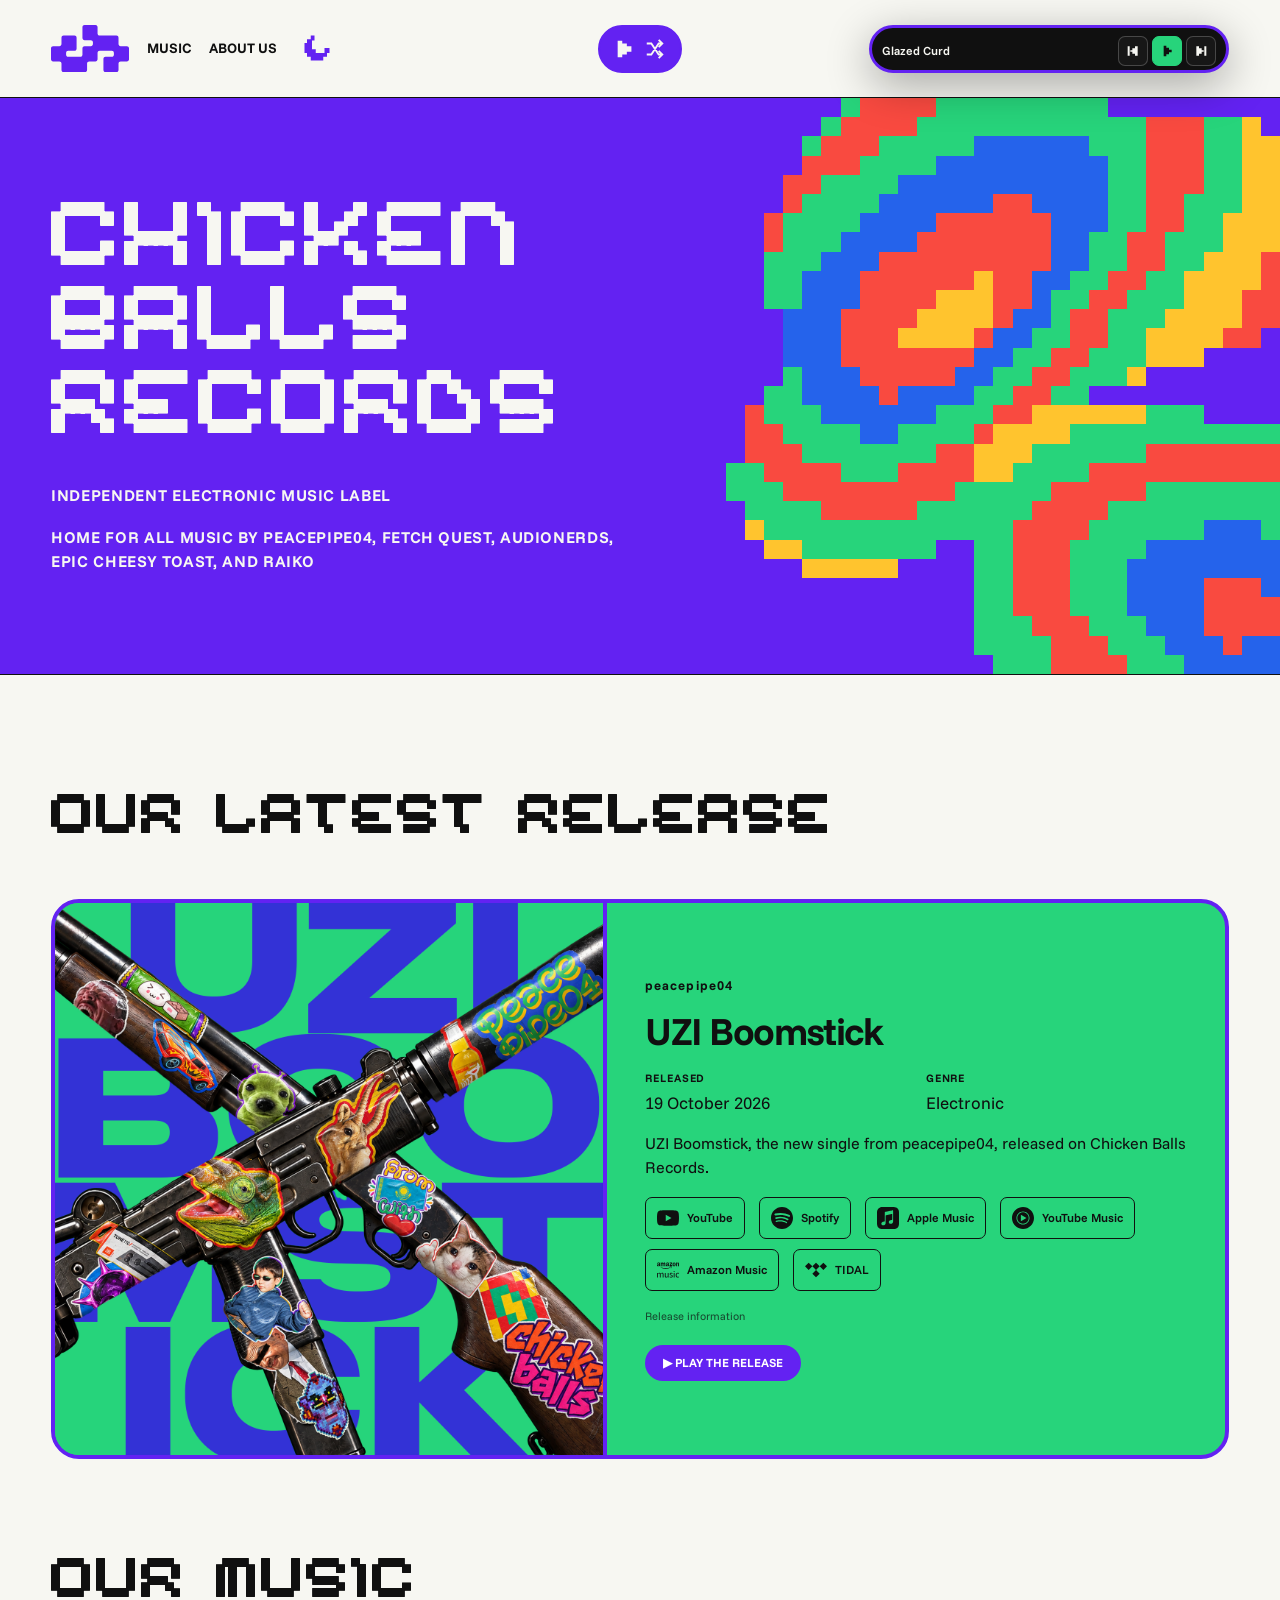
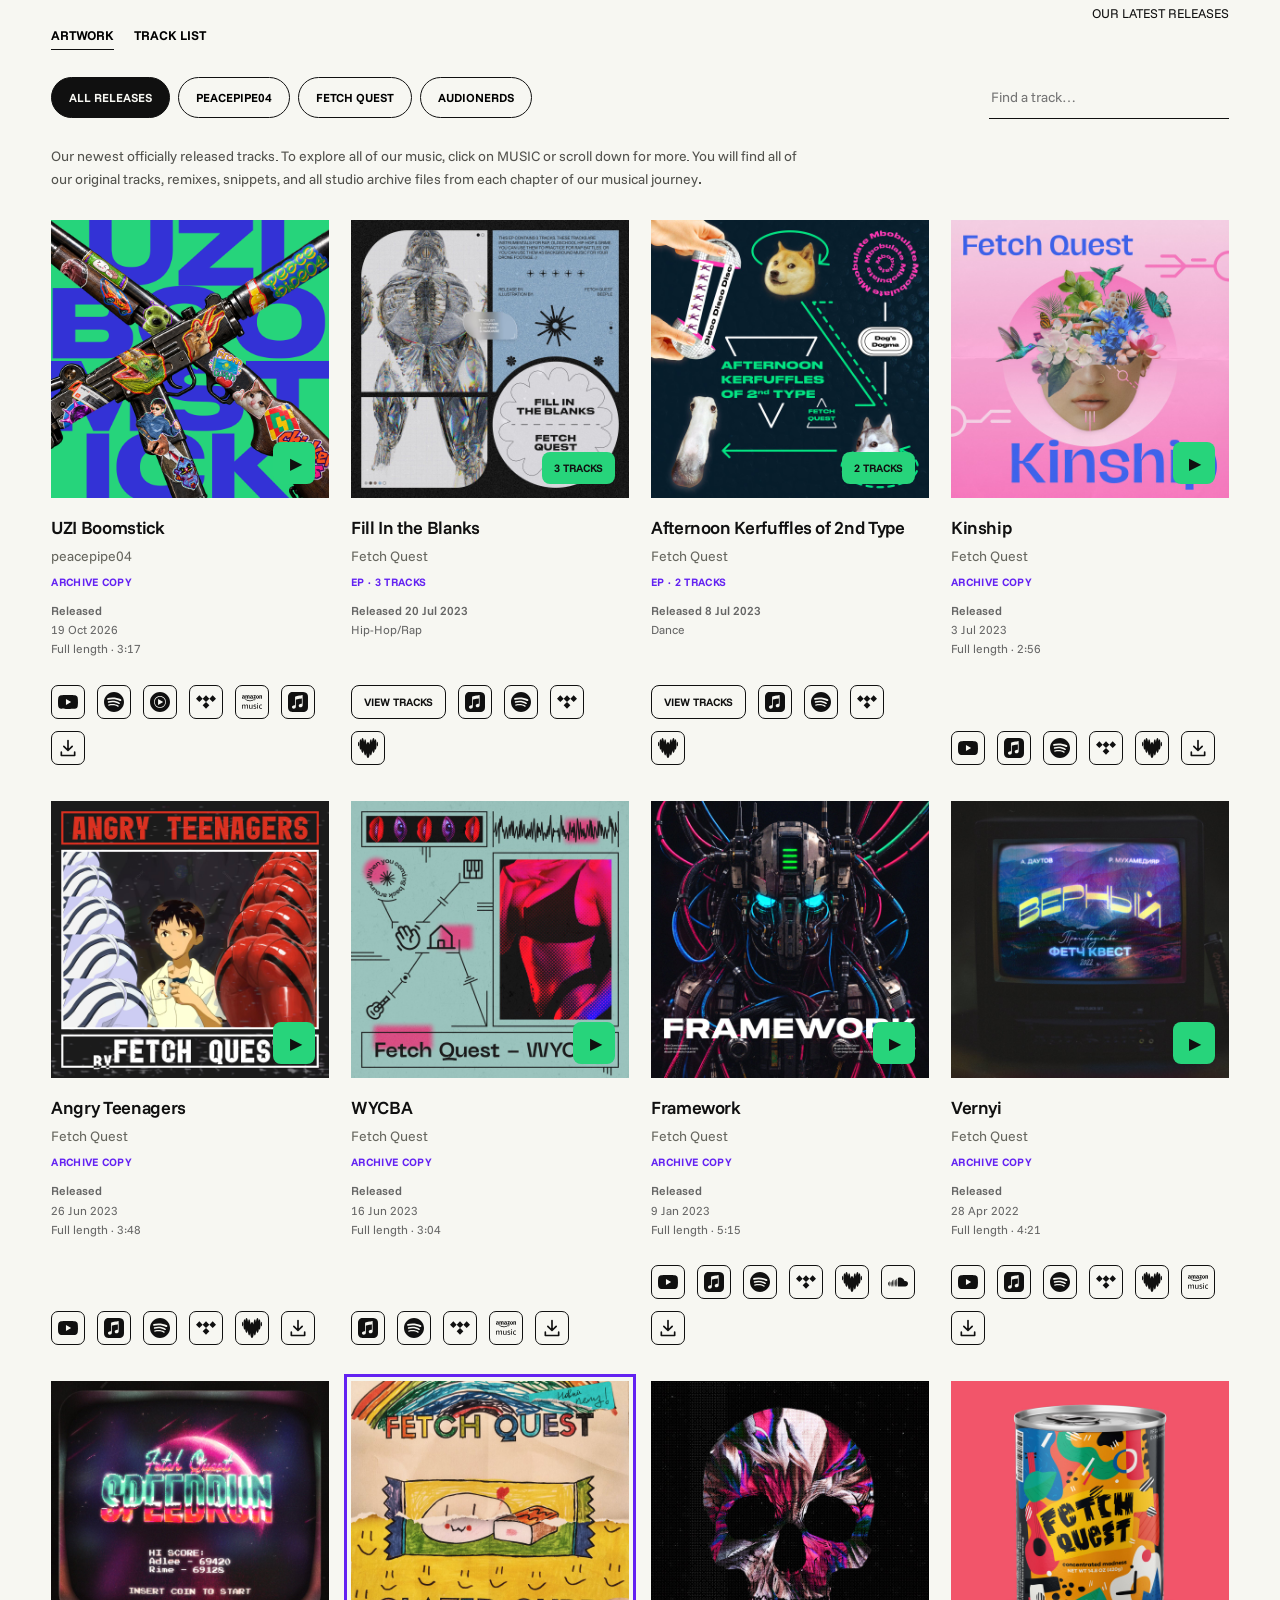
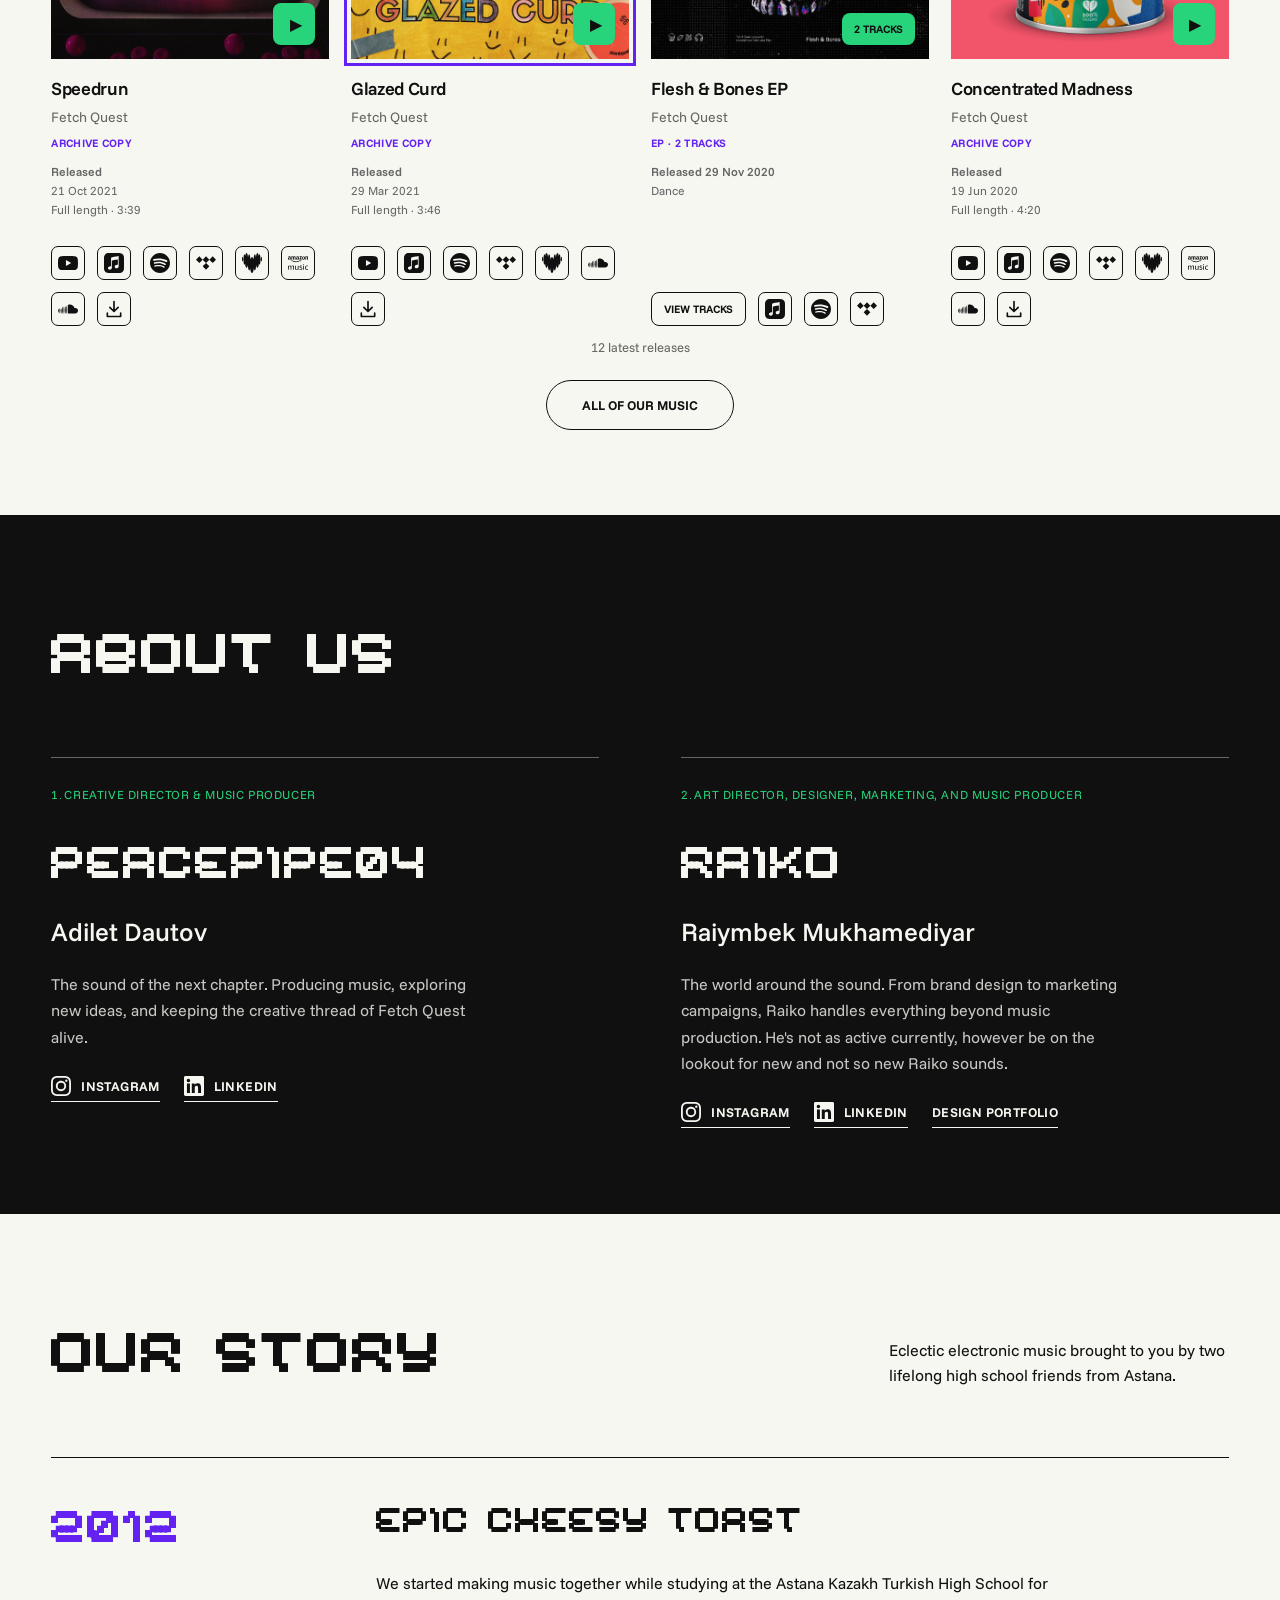
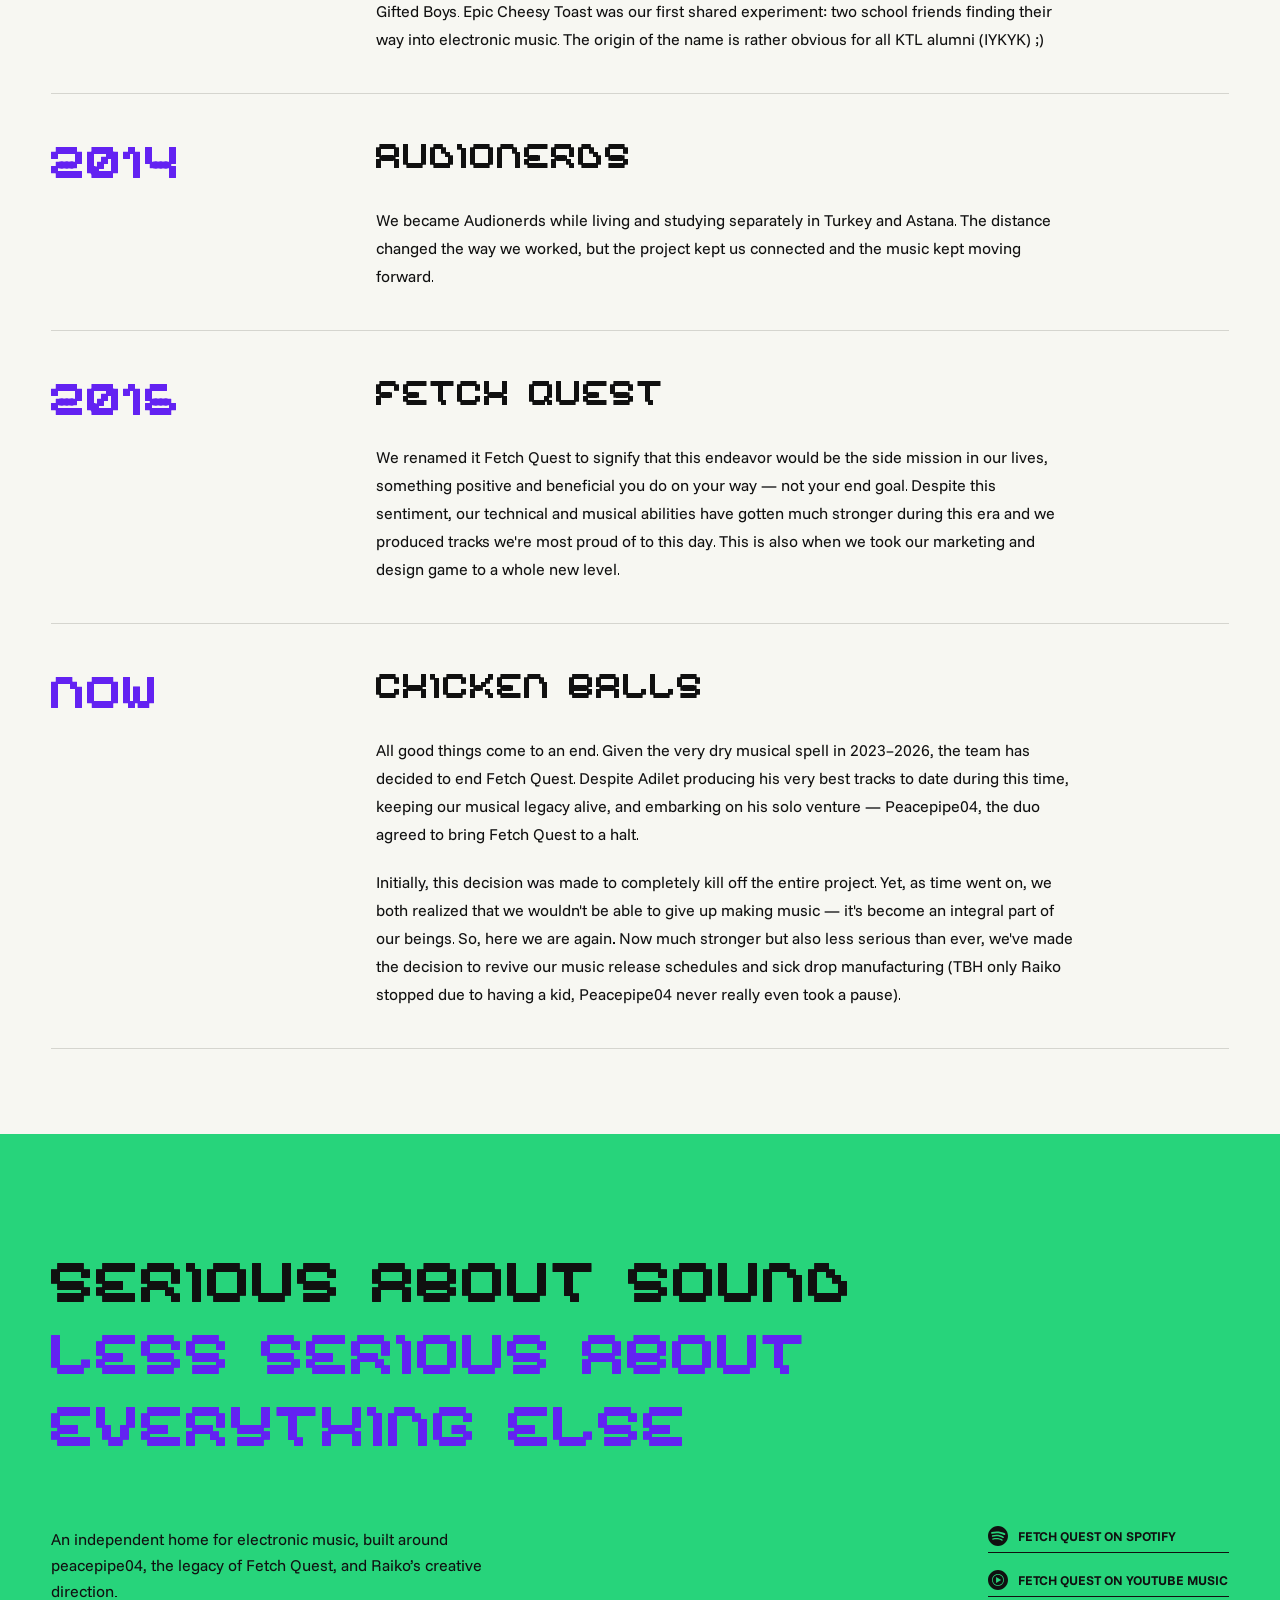
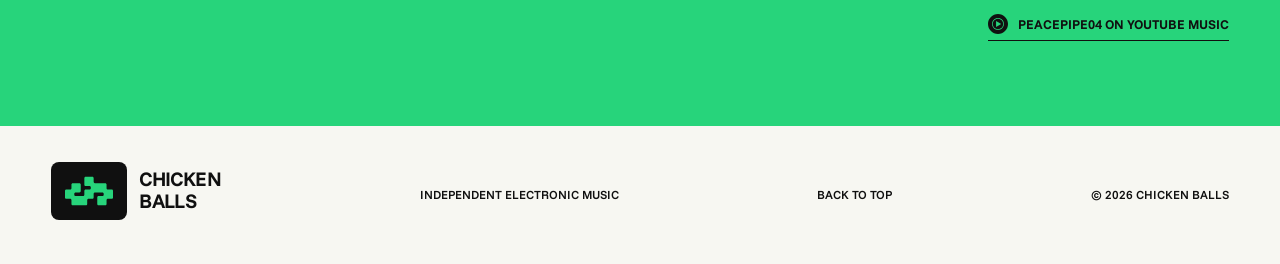
==== commit 11e89cbe: "Dock the compact player, animate expansion, add artwork zoom and shorten the mobile hero" ====
--- a/index.html
+++ b/index.html
@@ -1,5 +1,5 @@
 <!doctype html>
-<html lang="en"><head><meta charset="utf-8"><meta name="viewport" content="width=device-width, initial-scale=1"><meta name="referrer" content="strict-origin-when-cross-origin"><meta name="theme-color" content="#6322f2"><meta name="description" content="Chicken Balls — an independent electronic music label. Explore peacepipe04, the Fetch Quest archive, and the creative direction of Raiko."><title>Chicken Balls — Independent electronic music</title><link rel="stylesheet" href="style.css?v=0e05058e1697"><link rel="stylesheet" href="music-updates.css?v=264921c4ed99"><link rel="stylesheet" href="artwork-layout.css?v=a13fa902a957"><link rel="stylesheet" href="zenyt.css?v=a82aa2917c0f"><link rel="stylesheet" href="archive.css?v=46d4344c7d3b"><link rel="stylesheet" href="floating-player.css?v=11b12157ee65"><link rel="stylesheet" href="compact-player.css?v=e9a498d72b85"><link rel="stylesheet" href="site-enhancements.css?v=86eee51b4c34"><link rel="stylesheet" href="release-player.css?v=696f92ced68b"><link rel="stylesheet" href="player-balance.css?v=326f688c9946"><link rel="preload" href="assets/fonts/ChickenBallsFont.ttf?v=d32ab66d446a" as="font" type="font/ttf" crossorigin><link rel="stylesheet" href="player-refinements.css?v=3584739a7eab"><link rel="icon" href="favicon.svg?v=6939a4829fbb"><link rel="stylesheet" href="about-updates.css?v=d195edd1bab8"><link rel="stylesheet" href="streaming-links.css?v=bbf9d5753bc1"><link rel="stylesheet" href="discography.css?v=de3d8017a100"><link rel="stylesheet" href="hero-mosaic.css?v=7d8388c81401"><link rel="stylesheet" href="editorial-updates.css?v=152810400168"></head>
+<html lang="en"><head><meta charset="utf-8"><meta name="viewport" content="width=device-width, initial-scale=1"><meta name="referrer" content="strict-origin-when-cross-origin"><meta name="theme-color" content="#6322f2"><meta name="description" content="Chicken Balls — an independent electronic music label. Explore peacepipe04, the Fetch Quest archive, and the creative direction of Raiko."><title>Chicken Balls — Independent electronic music</title><link rel="stylesheet" href="style.css?v=0e05058e1697"><link rel="stylesheet" href="music-updates.css?v=264921c4ed99"><link rel="stylesheet" href="artwork-layout.css?v=a13fa902a957"><link rel="stylesheet" href="zenyt.css?v=a82aa2917c0f"><link rel="stylesheet" href="archive.css?v=46d4344c7d3b"><link rel="stylesheet" href="floating-player.css?v=11b12157ee65"><link rel="stylesheet" href="compact-player.css?v=e9a498d72b85"><link rel="stylesheet" href="site-enhancements.css?v=86eee51b4c34"><link rel="stylesheet" href="release-player.css?v=696f92ced68b"><link rel="stylesheet" href="player-balance.css?v=326f688c9946"><link rel="preload" href="assets/fonts/ChickenBallsFont.ttf?v=d32ab66d446a" as="font" type="font/ttf" crossorigin><link rel="stylesheet" href="player-refinements.css?v=3584739a7eab"><link rel="icon" href="favicon.svg?v=6939a4829fbb"><link rel="stylesheet" href="about-updates.css?v=d195edd1bab8"><link rel="stylesheet" href="streaming-links.css?v=bbf9d5753bc1"><link rel="stylesheet" href="discography.css?v=de3d8017a100"><link rel="stylesheet" href="hero-mosaic.css?v=7d8388c81401"><link rel="stylesheet" href="editorial-updates.css?v=152810400168"><link rel="stylesheet" href="player-docking.css?v=dfefe969cf42"></head>
 <body data-page="home"><a class="skip" href="#music">Skip to music</a>
 <header><a class="wordmark" href="#top" aria-label="Chicken Balls home"><img class="brand-symbol" src="assets/chicken-balls-logo-purple.svg?v=69ef0edc38bc" alt=""></a><nav aria-label="Main navigation"><a href="discography.html">MUSIC</a><a href="#people">ABOUT US</a></nav></header>
 <section class="listening-room" aria-label="Music player" id="listening-room"><div class="now-playing"><span class="eyebrow">ON THE DECK</span><div><h3 id="playing-title">generic indie pop song</h3><p id="playing-artist">peacepipe04</p></div><p id="player-status" role="status" aria-live="polite">Press play to listen here.</p><div class="player-actions"><button id="audio-mode" hidden aria-pressed="false">ARCHIVE AUDIO</button><button id="soundcloud-mode" hidden aria-pressed="false">SOUNDCLOUD</button><button id="youtube-mode" class="active" aria-pressed="true">YOUTUBE</button><button id="spotify-mode" hidden aria-pressed="false">SPOTIFY</button><a id="original-track" href="https://music.youtube.com/watch?v=oasfLfWYgTo" target="_blank" rel="noopener">OPEN ORIGINAL</a></div></div><div class="player-screen"><div id="youtube-player"></div></div></section>
@@ -8,4 +8,4 @@
 <div class="archive-heading"><h3>Our music</h3><span id="total-count"></span></div><div class="archive-controls"><div class="filters" role="group" aria-label="Filter artist"><button class="active" data-filter="All" aria-pressed="true">ALL MUSIC</button><button data-filter="peacepipe04" aria-pressed="false">PEACEPIPE04</button><button data-filter="Fetch Quest" aria-pressed="false">FETCH QUEST</button><button data-filter="Audionerds" aria-pressed="false">AUDIONERDS</button><button data-filter="Epic Cheesy Toast" aria-pressed="false">EPIC CHEESY TOAST</button><button data-filter="Raiko" aria-pressed="false">RAIKO</button><button data-filter="Unassigned" aria-pressed="false">STUDIO FILES</button></div><label class="search"><span class="sr-only">Search tracks</span><input id="search" type="search" placeholder="Find a track…"></label></div><p class="archive-note">Our newest officially released tracks. To explore all of our music, click on MUSIC or scroll down for more. You will find all of our original tracks, remixes, snippets, and all studio archive files from each chapter of our musical journey.</p><div class="list-header" aria-hidden="true"><span>TRACK / ARTIST</span><span>COLLECTION</span><span>LISTEN</span></div><div id="tracks"></div><p id="results-status" class="results-status" role="status" aria-live="polite"></p><a id="more" class="load-more" href="discography.html">ALL OF OUR MUSIC</a><noscript><p>Open the full catalogs on <a href="https://open.spotify.com/artist/2AsQITCEKRoMrBVx1sqJtX">Spotify</a> and <a href="https://music.youtube.com/@peacepipe04">YouTube Music</a>.</p></noscript></section>
 <section class="people" id="people"><div class="section-heading"><div><h2>About us</h2></div></div><div class="people-grid"><article><span class="role">1. CREATIVE DIRECTOR &amp; MUSIC PRODUCER</span><h3>peacepipe04</h3><p class="person-name">Adilet Dautov</p><p>The sound of the next chapter. Producing music, exploring new ideas, and keeping the creative thread of Fetch Quest alive.</p><div class="person-links"><a class="text-link" href="https://www.instagram.com/peacepipe04" target="_blank" rel="noopener" aria-label="Adilet Dautov on Instagram"><svg aria-hidden="true" viewBox="0 0 24 24" xmlns="http://www.w3.org/2000/svg"><title>Instagram</title><path d="M7.0301.084c-1.2768.0602-2.1487.264-2.911.5634-.7888.3075-1.4575.72-2.1228 1.3877-.6652.6677-1.075 1.3368-1.3802 2.127-.2954.7638-.4956 1.6365-.552 2.914-.0564 1.2775-.0689 1.6882-.0626 4.947.0062 3.2586.0206 3.6671.0825 4.9473.061 1.2765.264 2.1482.5635 2.9107.308.7889.72 1.4573 1.388 2.1228.6679.6655 1.3365 1.0743 2.1285 1.38.7632.295 1.6361.4961 2.9134.552 1.2773.056 1.6884.069 4.9462.0627 3.2578-.0062 3.668-.0207 4.9478-.0814 1.28-.0607 2.147-.2652 2.9098-.5633.7889-.3086 1.4578-.72 2.1228-1.3881.665-.6682 1.0745-1.3378 1.3795-2.1284.2957-.7632.4966-1.636.552-2.9124.056-1.2809.0692-1.6898.063-4.948-.0063-3.2583-.021-3.6668-.0817-4.9465-.0607-1.2797-.264-2.1487-.5633-2.9117-.3084-.7889-.72-1.4568-1.3876-2.1228C21.2982 1.33 20.628.9208 19.8378.6165 19.074.321 18.2017.1197 16.9244.0645 15.6471.0093 15.236-.005 11.977.0014 8.718.0076 8.31.0215 7.0301.0839m.1402 21.6932c-1.17-.0509-1.8053-.2453-2.2287-.408-.5606-.216-.96-.4771-1.3819-.895-.422-.4178-.6811-.8186-.9-1.378-.1644-.4234-.3624-1.058-.4171-2.228-.0595-1.2645-.072-1.6442-.079-4.848-.007-3.2037.0053-3.583.0607-4.848.05-1.169.2456-1.805.408-2.2282.216-.5613.4762-.96.895-1.3816.4188-.4217.8184-.6814 1.3783-.9003.423-.1651 1.0575-.3614 2.227-.4171 1.2655-.06 1.6447-.072 4.848-.079 3.2033-.007 3.5835.005 4.8495.0608 1.169.0508 1.8053.2445 2.228.408.5608.216.96.4754 1.3816.895.4217.4194.6816.8176.9005 1.3787.1653.4217.3617 1.056.4169 2.2263.0602 1.2655.0739 1.645.0796 4.848.0058 3.203-.0055 3.5834-.061 4.848-.051 1.17-.245 1.8055-.408 2.2294-.216.5604-.4763.96-.8954 1.3814-.419.4215-.8181.6811-1.3783.9-.4224.1649-1.0577.3617-2.2262.4174-1.2656.0595-1.6448.072-4.8493.079-3.2045.007-3.5825-.006-4.848-.0608M16.953 5.5864A1.44 1.44 0 1 0 18.39 4.144a1.44 1.44 0 0 0-1.437 1.4424M5.8385 12.012c.0067 3.4032 2.7706 6.1557 6.173 6.1493 3.4026-.0065 6.157-2.7701 6.1506-6.1733-.0065-3.4032-2.771-6.1565-6.174-6.1498-3.403.0067-6.156 2.771-6.1496 6.1738M8 12.0077a4 4 0 1 1 4.008 3.9921A3.9996 3.9996 0 0 1 8 12.0077"/></svg><span>INSTAGRAM</span></a><a class="text-link" href="https://www.linkedin.com/in/adilet-dautov-7aba1ba9/" target="_blank" rel="noopener" aria-label="Adilet Dautov on LinkedIn"><svg aria-hidden="true" viewBox="0 0 24 24" xmlns="http://www.w3.org/2000/svg"><title>LinkedIn</title><path d="M20.447 20.452h-3.554v-5.569c0-1.328-.027-3.037-1.852-3.037-1.853 0-2.136 1.445-2.136 2.939v5.667H9.351V9h3.414v1.561h.046c.477-.9 1.637-1.85 3.37-1.85 3.601 0 4.267 2.37 4.267 5.455v6.286zM5.337 7.433c-1.144 0-2.063-.926-2.063-2.065 0-1.138.92-2.063 2.063-2.063 1.14 0 2.064.925 2.064 2.063 0 1.139-.925 2.065-2.064 2.065zm1.782 13.019H3.555V9h3.564v11.452zM22.225 0H1.771C.792 0 0 .774 0 1.729v20.542C0 23.227.792 24 1.771 24h20.451C23.2 24 24 23.227 24 22.271V1.729C24 .774 23.2 0 22.222 0h.003z"/></svg><span>LINKEDIN</span></a></div></article><article><span class="role">2. ART DIRECTOR, DESIGNER, MARKETING, AND MUSIC PRODUCER</span><h3>Raiko</h3><p class="person-name">Raiymbek Mukhamediyar</p><p>The world around the sound. From brand design to marketing campaigns, Raiko handles everything beyond music production. He's not as active currently, however be on the lookout for new and not so new Raiko sounds.</p><div class="person-links"><a class="text-link" href="https://www.instagram.com/raiym.m" target="_blank" rel="noopener" aria-label="Raiymbek Mukhamediyar on Instagram"><svg aria-hidden="true" viewBox="0 0 24 24" xmlns="http://www.w3.org/2000/svg"><title>Instagram</title><path d="M7.0301.084c-1.2768.0602-2.1487.264-2.911.5634-.7888.3075-1.4575.72-2.1228 1.3877-.6652.6677-1.075 1.3368-1.3802 2.127-.2954.7638-.4956 1.6365-.552 2.914-.0564 1.2775-.0689 1.6882-.0626 4.947.0062 3.2586.0206 3.6671.0825 4.9473.061 1.2765.264 2.1482.5635 2.9107.308.7889.72 1.4573 1.388 2.1228.6679.6655 1.3365 1.0743 2.1285 1.38.7632.295 1.6361.4961 2.9134.552 1.2773.056 1.6884.069 4.9462.0627 3.2578-.0062 3.668-.0207 4.9478-.0814 1.28-.0607 2.147-.2652 2.9098-.5633.7889-.3086 1.4578-.72 2.1228-1.3881.665-.6682 1.0745-1.3378 1.3795-2.1284.2957-.7632.4966-1.636.552-2.9124.056-1.2809.0692-1.6898.063-4.948-.0063-3.2583-.021-3.6668-.0817-4.9465-.0607-1.2797-.264-2.1487-.5633-2.9117-.3084-.7889-.72-1.4568-1.3876-2.1228C21.2982 1.33 20.628.9208 19.8378.6165 19.074.321 18.2017.1197 16.9244.0645 15.6471.0093 15.236-.005 11.977.0014 8.718.0076 8.31.0215 7.0301.0839m.1402 21.6932c-1.17-.0509-1.8053-.2453-2.2287-.408-.5606-.216-.96-.4771-1.3819-.895-.422-.4178-.6811-.8186-.9-1.378-.1644-.4234-.3624-1.058-.4171-2.228-.0595-1.2645-.072-1.6442-.079-4.848-.007-3.2037.0053-3.583.0607-4.848.05-1.169.2456-1.805.408-2.2282.216-.5613.4762-.96.895-1.3816.4188-.4217.8184-.6814 1.3783-.9003.423-.1651 1.0575-.3614 2.227-.4171 1.2655-.06 1.6447-.072 4.848-.079 3.2033-.007 3.5835.005 4.8495.0608 1.169.0508 1.8053.2445 2.228.408.5608.216.96.4754 1.3816.895.4217.4194.6816.8176.9005 1.3787.1653.4217.3617 1.056.4169 2.2263.0602 1.2655.0739 1.645.0796 4.848.0058 3.203-.0055 3.5834-.061 4.848-.051 1.17-.245 1.8055-.408 2.2294-.216.5604-.4763.96-.8954 1.3814-.419.4215-.8181.6811-1.3783.9-.4224.1649-1.0577.3617-2.2262.4174-1.2656.0595-1.6448.072-4.8493.079-3.2045.007-3.5825-.006-4.848-.0608M16.953 5.5864A1.44 1.44 0 1 0 18.39 4.144a1.44 1.44 0 0 0-1.437 1.4424M5.8385 12.012c.0067 3.4032 2.7706 6.1557 6.173 6.1493 3.4026-.0065 6.157-2.7701 6.1506-6.1733-.0065-3.4032-2.771-6.1565-6.174-6.1498-3.403.0067-6.156 2.771-6.1496 6.1738M8 12.0077a4 4 0 1 1 4.008 3.9921A3.9996 3.9996 0 0 1 8 12.0077"/></svg><span>INSTAGRAM</span></a><a class="text-link" href="https://www.linkedin.com/in/raiymbek-mukhamediyar-2b030a120" target="_blank" rel="noopener" aria-label="Raiymbek Mukhamediyar on LinkedIn"><svg aria-hidden="true" viewBox="0 0 24 24" xmlns="http://www.w3.org/2000/svg"><title>LinkedIn</title><path d="M20.447 20.452h-3.554v-5.569c0-1.328-.027-3.037-1.852-3.037-1.853 0-2.136 1.445-2.136 2.939v5.667H9.351V9h3.414v1.561h.046c.477-.9 1.637-1.85 3.37-1.85 3.601 0 4.267 2.37 4.267 5.455v6.286zM5.337 7.433c-1.144 0-2.063-.926-2.063-2.065 0-1.138.92-2.063 2.063-2.063 1.14 0 2.064.925 2.064 2.063 0 1.139-.925 2.065-2.064 2.065zm1.782 13.019H3.555V9h3.564v11.452zM22.225 0H1.771C.792 0 0 .774 0 1.729v20.542C0 23.227.792 24 1.771 24h20.451C23.2 24 24 23.227 24 22.271V1.729C24 .774 23.2 0 22.222 0h.003z"/></svg><span>LINKEDIN</span></a><a class="text-link" href="https://raiymbek.framer.website/" target="_blank" rel="noopener" aria-label="Raiymbek Mukhamediyar design portfolio">DESIGN PORTFOLIO</a></div></article></div></section>
 <section class="history" id="history" aria-labelledby="history-title"><div class="section-heading"><div><h2 id="history-title">Our story</h2></div><p>Eclectic electronic music brought to you by two lifelong high school friends from Astana.</p></div><div class="history-timeline"><article><span class="history-year">2012</span><div><h3>Epic Cheesy Toast</h3><p>We started making music together while studying at the Astana Kazakh Turkish High School for Gifted Boys. Epic Cheesy Toast was our first shared experiment: two school friends finding their way into electronic music. The origin of the name is rather obvious for all KTL alumni (IYKYK) ;)</p></div></article><article><span class="history-year">2014</span><div><h3>Audionerds</h3><p>We became Audionerds while living and studying separately in Turkey and Astana. The distance changed the way we worked, but the project kept us connected and the music kept moving forward.</p></div></article><article><span class="history-year">2016</span><div><h3>Fetch Quest</h3><p>We renamed it Fetch Quest to signify that this endeavor would be the side mission in our lives, something positive and beneficial you do on your way — not your end goal. Despite this sentiment, our technical and musical abilities have gotten much stronger during this era and we produced tracks we're most proud of to this day. This is also when we took our marketing and design game to a whole new level.</p></div></article><article><span class="history-year">NOW</span><div><h3>Chicken Balls</h3><p>All good things come to an end. Given the very dry musical spell in 2023–2026, the team has decided to end Fetch Quest. Despite Adilet producing his very best tracks to date during this time, keeping our musical legacy alive, and embarking on his solo venture — Peacepipe04, the duo agreed to bring Fetch Quest to a halt.</p><p>Initially, this decision was made to completely kill off the entire project. Yet, as time went on, we both realized that we wouldn't be able to give up making music — it's become an integral part of our beings. So, here we are again. Now much stronger but also less serious than ever, we've made the decision to revive our music release schedules and sick drop manufacturing (TBH only Raiko stopped due to having a kid, Peacepipe04 never really even took a pause).</p></div></article></div></section><section class="label" id="label"><h2>Serious about sound<br><span>Less serious about<br>everything else</span></h2><div class="label-bottom"><p>An independent home for electronic music, built around peacepipe04, the legacy of Fetch Quest, and Raiko’s creative direction.</p><div class="platforms"><a href="https://open.spotify.com/artist/2AsQITCEKRoMrBVx1sqJtX" target="_blank" rel="noopener"><svg aria-hidden="true" viewBox="0 0 24 24" xmlns="http://www.w3.org/2000/svg"><title>Spotify</title><path d="M12 0C5.4 0 0 5.4 0 12s5.4 12 12 12 12-5.4 12-12S18.66 0 12 0zm5.521 17.34c-.24.359-.66.48-1.021.24-2.82-1.74-6.36-2.101-10.561-1.141-.418.122-.779-.179-.899-.539-.12-.421.18-.78.54-.9 4.56-1.021 8.52-.6 11.64 1.32.42.18.479.659.301 1.02zm1.44-3.3c-.301.42-.841.6-1.262.3-3.239-1.98-8.159-2.58-11.939-1.38-.479.12-1.02-.12-1.14-.6-.12-.48.12-1.021.6-1.141C9.6 9.9 15 10.561 18.72 12.84c.361.181.54.78.241 1.2zm.12-3.36C15.24 8.4 8.82 8.16 5.16 9.301c-.6.179-1.2-.181-1.38-.721-.18-.601.18-1.2.72-1.381 4.26-1.26 11.28-1.02 15.721 1.621.539.3.719 1.02.419 1.56-.299.421-1.02.599-1.559.3z"/></svg><span>FETCH QUEST ON SPOTIFY</span></a><a href="https://music.youtube.com/channel/UCbsrG1acdU33Q5pCnoHk4Yw" target="_blank" rel="noopener"><svg aria-hidden="true" viewBox="0 0 24 24" xmlns="http://www.w3.org/2000/svg"><title>YouTube Music</title><path d="M12 0C5.376 0 0 5.376 0 12s5.376 12 12 12 12-5.376 12-12S18.624 0 12 0zm0 19.104c-3.924 0-7.104-3.18-7.104-7.104S8.076 4.896 12 4.896s7.104 3.18 7.104 7.104-3.18 7.104-7.104 7.104zm0-13.332c-3.432 0-6.228 2.796-6.228 6.228S8.568 18.228 12 18.228s6.228-2.796 6.228-6.228S15.432 5.772 12 5.772zM9.684 15.54V8.46L15.816 12l-6.132 3.54z"/></svg><span>FETCH QUEST ON YOUTUBE MUSIC</span></a><a href="https://music.youtube.com/@peacepipe04" target="_blank" rel="noopener"><svg aria-hidden="true" viewBox="0 0 24 24" xmlns="http://www.w3.org/2000/svg"><title>YouTube Music</title><path d="M12 0C5.376 0 0 5.376 0 12s5.376 12 12 12 12-5.376 12-12S18.624 0 12 0zm0 19.104c-3.924 0-7.104-3.18-7.104-7.104S8.076 4.896 12 4.896s7.104 3.18 7.104 7.104-3.18 7.104-7.104 7.104zm0-13.332c-3.432 0-6.228 2.796-6.228 6.228S8.568 18.228 12 18.228s6.228-2.796 6.228-6.228S15.432 5.772 12 5.772zM9.684 15.54V8.46L15.816 12l-6.132 3.54z"/></svg><span>PEACEPIPE04 ON YOUTUBE MUSIC</span></a></div></div></section></main>
-<footer><a class="wordmark" href="#top"><img class="brand-symbol" src="assets/chicken-balls-logo.svg?v=6939a4829fbb" alt=""><span class="brand-name">CHICKEN<br>BALLS</span></a><span>INDEPENDENT ELECTRONIC MUSIC</span><a href="#top">BACK TO TOP</a><span>© <span id="year">2026</span> CHICKEN BALLS</span></footer><script src="catalog.js?v=4508d2b23adc"></script><script src="artwork.js?v=73d5e56d52cf"></script><script src="catalog-tools.js?v=3ba21516ba80"></script><script src="platform-icons.js?v=7972b5b67f4c"></script><script src="release-groups.js?v=d557bcf7e37b"></script><script src="app.js?v=d480d52c79ba"></script><script src="player.js?v=525d32bf2590"></script><script src="floating-player.js?v=1da1b9b3c360"></script><script src="site-enhancements.js?v=4034faf7898a"></script><script src="latest-release.js?v=0b86e10e314b"></script><script src="release-player.js?v=3616f842eef4"></script><script src="player-scrubber.js?v=312efe061540"></script><script src="streaming-links.js?v=ffabb229e06c"></script><script src="navigation.js?v=997185ebb4bf"></script><script src="hero-mosaic.js?v=e9b420a4886f"></script></body></html>+<footer><a class="wordmark" href="#top"><img class="brand-symbol" src="assets/chicken-balls-logo.svg?v=6939a4829fbb" alt=""><span class="brand-name">CHICKEN<br>BALLS</span></a><span>INDEPENDENT ELECTRONIC MUSIC</span><a href="#top">BACK TO TOP</a><span>© <span id="year">2026</span> CHICKEN BALLS</span></footer><script src="catalog.js?v=4508d2b23adc"></script><script src="artwork.js?v=73d5e56d52cf"></script><script src="catalog-tools.js?v=3ba21516ba80"></script><script src="platform-icons.js?v=7972b5b67f4c"></script><script src="release-groups.js?v=d557bcf7e37b"></script><script src="app.js?v=d480d52c79ba"></script><script src="player.js?v=525d32bf2590"></script><script src="floating-player.js?v=e481b5f9c558"></script><script src="site-enhancements.js?v=4034faf7898a"></script><script src="latest-release.js?v=0b86e10e314b"></script><script src="release-player.js?v=3616f842eef4"></script><script src="player-scrubber.js?v=312efe061540"></script><script src="streaming-links.js?v=ffabb229e06c"></script><script src="navigation.js?v=997185ebb4bf"></script><script src="hero-mosaic.js?v=a822f183f486"></script><script src="artwork-viewer.js?v=508ede4283bb"></script></body></html>
--- a/player-docking.css
+++ b/player-docking.css
@@ -0,0 +1,53 @@
+/* The compact deck belongs to the page header; only the open deck is fixed. */
+#listening-room:not(.is-floating){visibility:hidden}
+.header-player-dock{display:block;height:48px;max-width:360px;grid-column:3;align-self:center}
+header.mini-needs-row{height:98px!important;padding-top:0!important;padding-bottom:0!important}
+#listening-room.is-floating.is-minimized{position:absolute;left:var(--mini-left,0);top:var(--mini-top,0);right:auto;bottom:auto;width:var(--mini-width,320px);max-width:none;height:48px!important;min-height:0;min-width:0;padding:7px 10px!important;display:grid;grid-template-columns:minmax(0,1fr) auto!important;grid-template-rows:1fr;grid-template-areas:'toolbar controls';gap:8px;overflow:hidden;border-radius:999px;transform:none;container-type:normal;cursor:pointer}
+#listening-room.is-minimized .player-toolbar{padding:0;min-width:0}
+#listening-room.is-minimized .player-view-buttons,#listening-room .player-grip,#listening-room .player-resize{display:none}
+#listening-room.is-minimized .minimized-title{display:block;flex:1;width:100%;height:32px;min-width:0;margin:0;padding:0;border:0;border-radius:0;background:none;color:var(--white);font:600 12px/32px 'Funnel Sans',Arial,sans-serif;text-align:left;text-overflow:ellipsis;white-space:nowrap;overflow:hidden;cursor:pointer}
+#listening-room.is-minimized .player-transport{display:flex;grid-area:controls;align-self:center;padding:0!important;width:auto!important;min-width:0!important}
+#listening-room.is-minimized .transport-main{gap:4px;flex-wrap:nowrap}
+#listening-room.is-minimized .transport-main button{width:30px;height:30px;padding:6px;min-width:0}
+#listening-room.is-minimized .queue-options,#listening-room.is-minimized .player-artwork-open{display:none}
+body.has-floating-player:has(#listening-room.is-minimized){padding-bottom:0!important}
+#listening-room.is-floating:not(.is-minimized){transform:none;resize:none}
+#listening-room .player-artwork-open{grid-area:media;z-index:1;align-self:start;width:100%;height:auto;aspect-ratio:1;padding:0;border:0;border-radius:8px;background:#191919;overflow:hidden;cursor:zoom-in}
+#listening-room .player-artwork-open img{display:block;width:100%;height:100%;object-fit:contain}
+#listening-room.has-archive-audio .player-screen{opacity:0;pointer-events:none}
+#listening-room:not(.has-archive-audio) .player-artwork-open{position:absolute;top:48px;right:18px;width:44px;height:44px}
+#listening-room .player-artwork-open:focus-visible{outline:3px solid var(--green);outline-offset:3px}
+@media(max-width:1100px){.header-player-dock{height:48px;grid-column:3}}
+@media(max-width:700px){
+ header{grid-template-columns:minmax(0,1fr) minmax(112px,34%);height:76px;min-height:76px;padding-top:12px;padding-bottom:12px;gap:10px}
+ header .header-random{display:none}
+ .header-left{gap:9px}.header-left nav{gap:8px;font-size:9px}.header-left .brand-symbol{width:30px;height:26px}.header-left .theme-toggle{width:26px;height:26px;padding:3px}
+ .header-player-dock{display:block;grid-column:2;height:44px;width:100%;max-width:none}
+ #listening-room.is-floating.is-minimized{height:44px!important;padding:5px 8px!important;gap:5px}
+ #listening-room.is-minimized .minimized-title{font-size:11px}
+ #listening-room.is-minimized .transport-prev,#listening-room.is-minimized .transport-next{display:none}
+ #listening-room.is-minimized .transport-main button{width:30px;height:30px}
+ .hero.has-mosaic,.hero.has-mosaic[data-visualizer=A]{padding-top:24px;padding-bottom:0;min-height:0}
+ .hero.has-mosaic #hero-title{font-size:clamp(40px,16vw,112px);margin-bottom:18px}
+ .hero.has-mosaic .hero-bottom{gap:14px}
+ .hero.has-mosaic .hero-bottom p{font-size:11px;line-height:1.5}
+ .hero.has-mosaic[data-visualizer=A]{padding-bottom:96px}
+ .hero.has-mosaic[data-visualizer=A] .hero-mosaic{position:absolute;inset:0;width:100%;height:100%;margin:0;aspect-ratio:auto}
+ .hero.has-mosaic[data-visualizer=B] .hero-mosaic{height:150px;margin-top:16px}
+ .hero.has-mosaic .hero-visualizer-selector{bottom:10px}
+}
+/* Artwork is displayed at its natural aspect ratio, with deliberate zoom controls. */
+.artwork-dialog{width:min(820px,calc(100vw - 24px));max-width:none;max-height:calc(100dvh - 24px);padding:18px;border:2px solid var(--purple);border-radius:24px;background:var(--black);color:var(--white);overflow:auto}
+.artwork-dialog::backdrop{background:#08060fe8;backdrop-filter:blur(8px)}
+.artwork-dialog-toolbar{display:flex;align-items:center;gap:8px;margin-bottom:12px}
+.artwork-dialog-toolbar button{display:inline-flex;justify-content:center;align-items:center;min-width:38px;height:38px;border:1px solid #ffffff50;border-radius:9px;background:transparent;color:var(--white);font:600 18px 'Funnel Sans',Arial,sans-serif;cursor:pointer}
+.artwork-dialog-toolbar button:hover{background:var(--purple)}
+.artwork-dialog-toolbar button:disabled{opacity:.35;cursor:default}
+.artwork-dialog-toolbar .artwork-close{margin-left:auto}
+.artwork-zoom-level{font:500 12px 'Funnel Sans',Arial,sans-serif;min-width:42px;text-align:center}
+.artwork-viewport{width:min(66dvh,calc(100vw - 56px),640px);height:min(66dvh,calc(100vw - 56px),640px);max-width:100%;margin-inline:auto;overflow:auto;overscroll-behavior:contain;border-radius:8px;background:#171717;touch-action:pan-x pan-y}
+.artwork-canvas{display:grid;place-items:center;width:100%;height:100%;min-width:100%;min-height:100%}
+.artwork-canvas img{display:block;width:100%;height:100%;max-width:none;max-height:none;object-fit:contain;user-select:none;-webkit-user-drag:none}
+.artwork-caption{font:600 18px/1.3 'Funnel Sans',Arial,sans-serif;margin:14px 0 0}
+.artwork-credit{font:400 13px/1.4 'Funnel Sans',Arial,sans-serif;margin:5px 0 0;color:#b9b9bc}
+@media(max-width:700px){.artwork-dialog{padding:12px;border-radius:18px}.artwork-viewport{width:min(58dvh,calc(100vw - 56px));height:min(58dvh,calc(100vw - 56px))}.artwork-caption{font-size:16px}}
